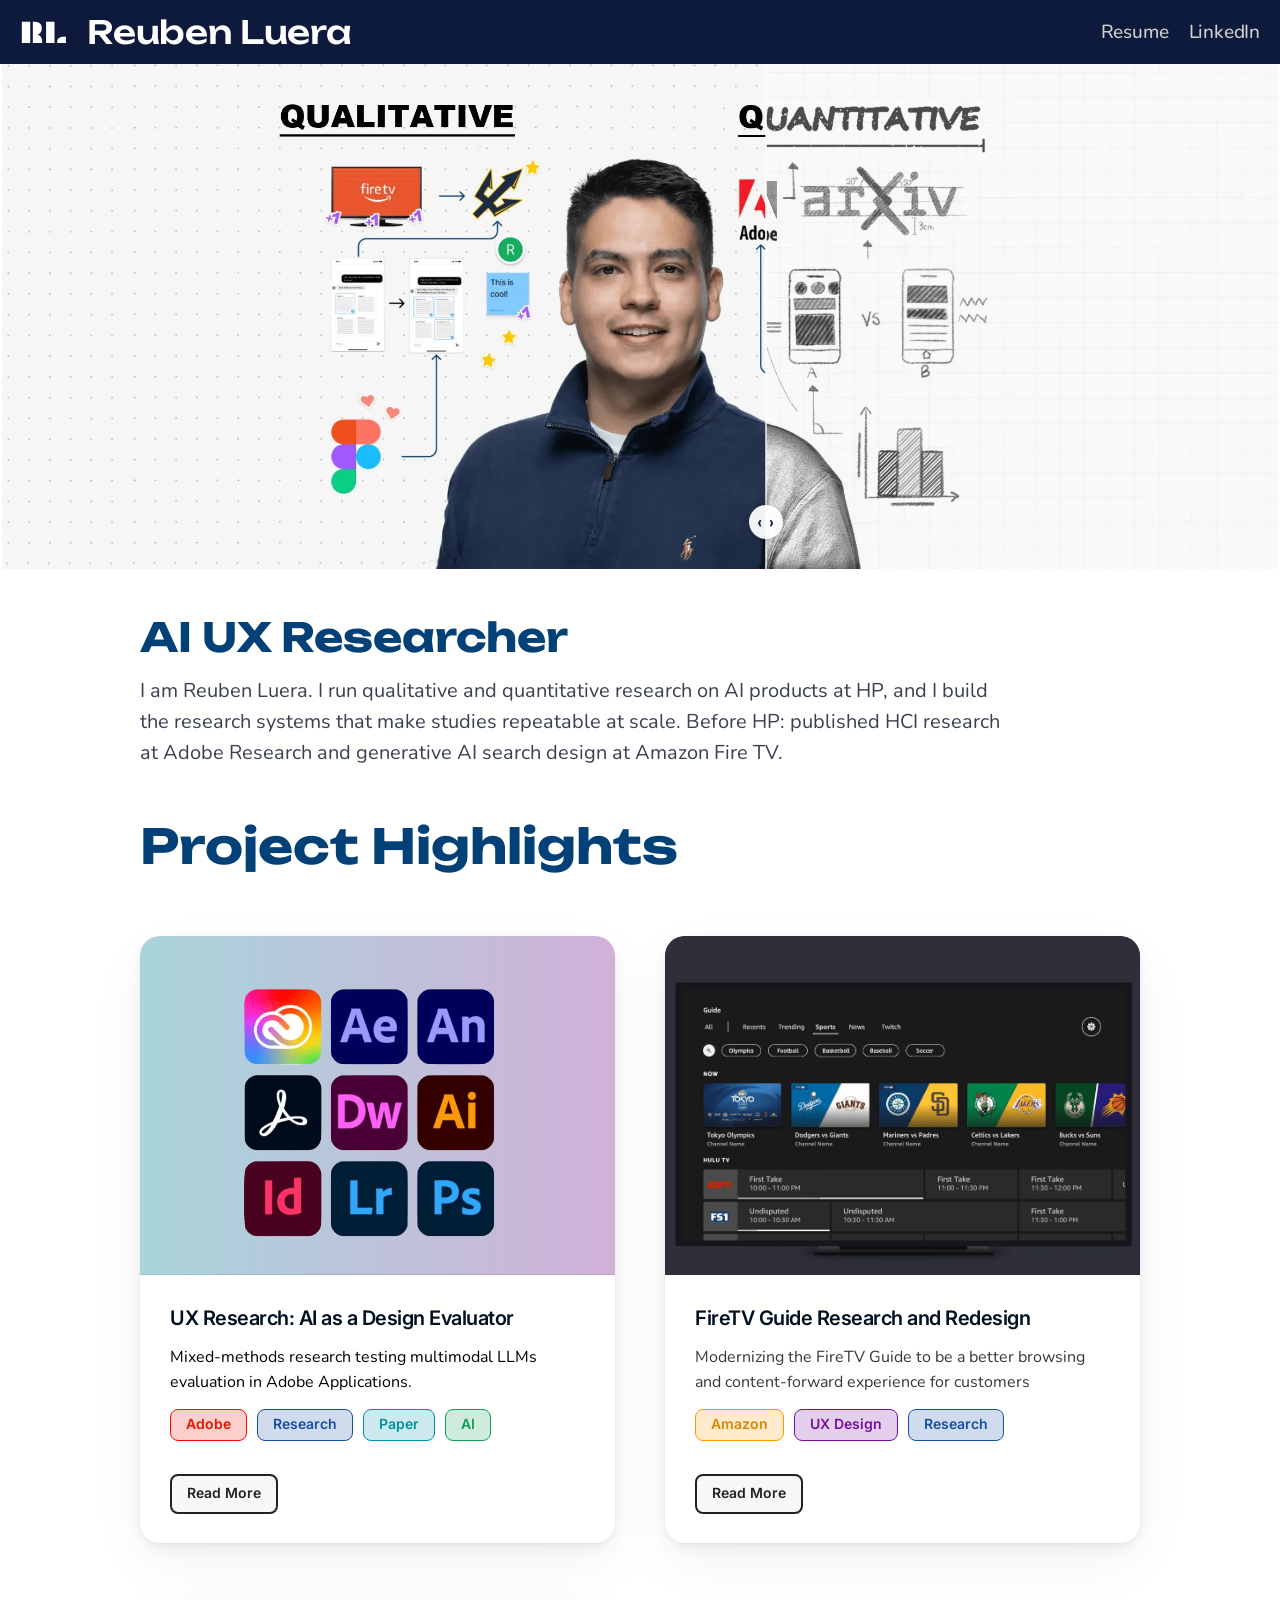
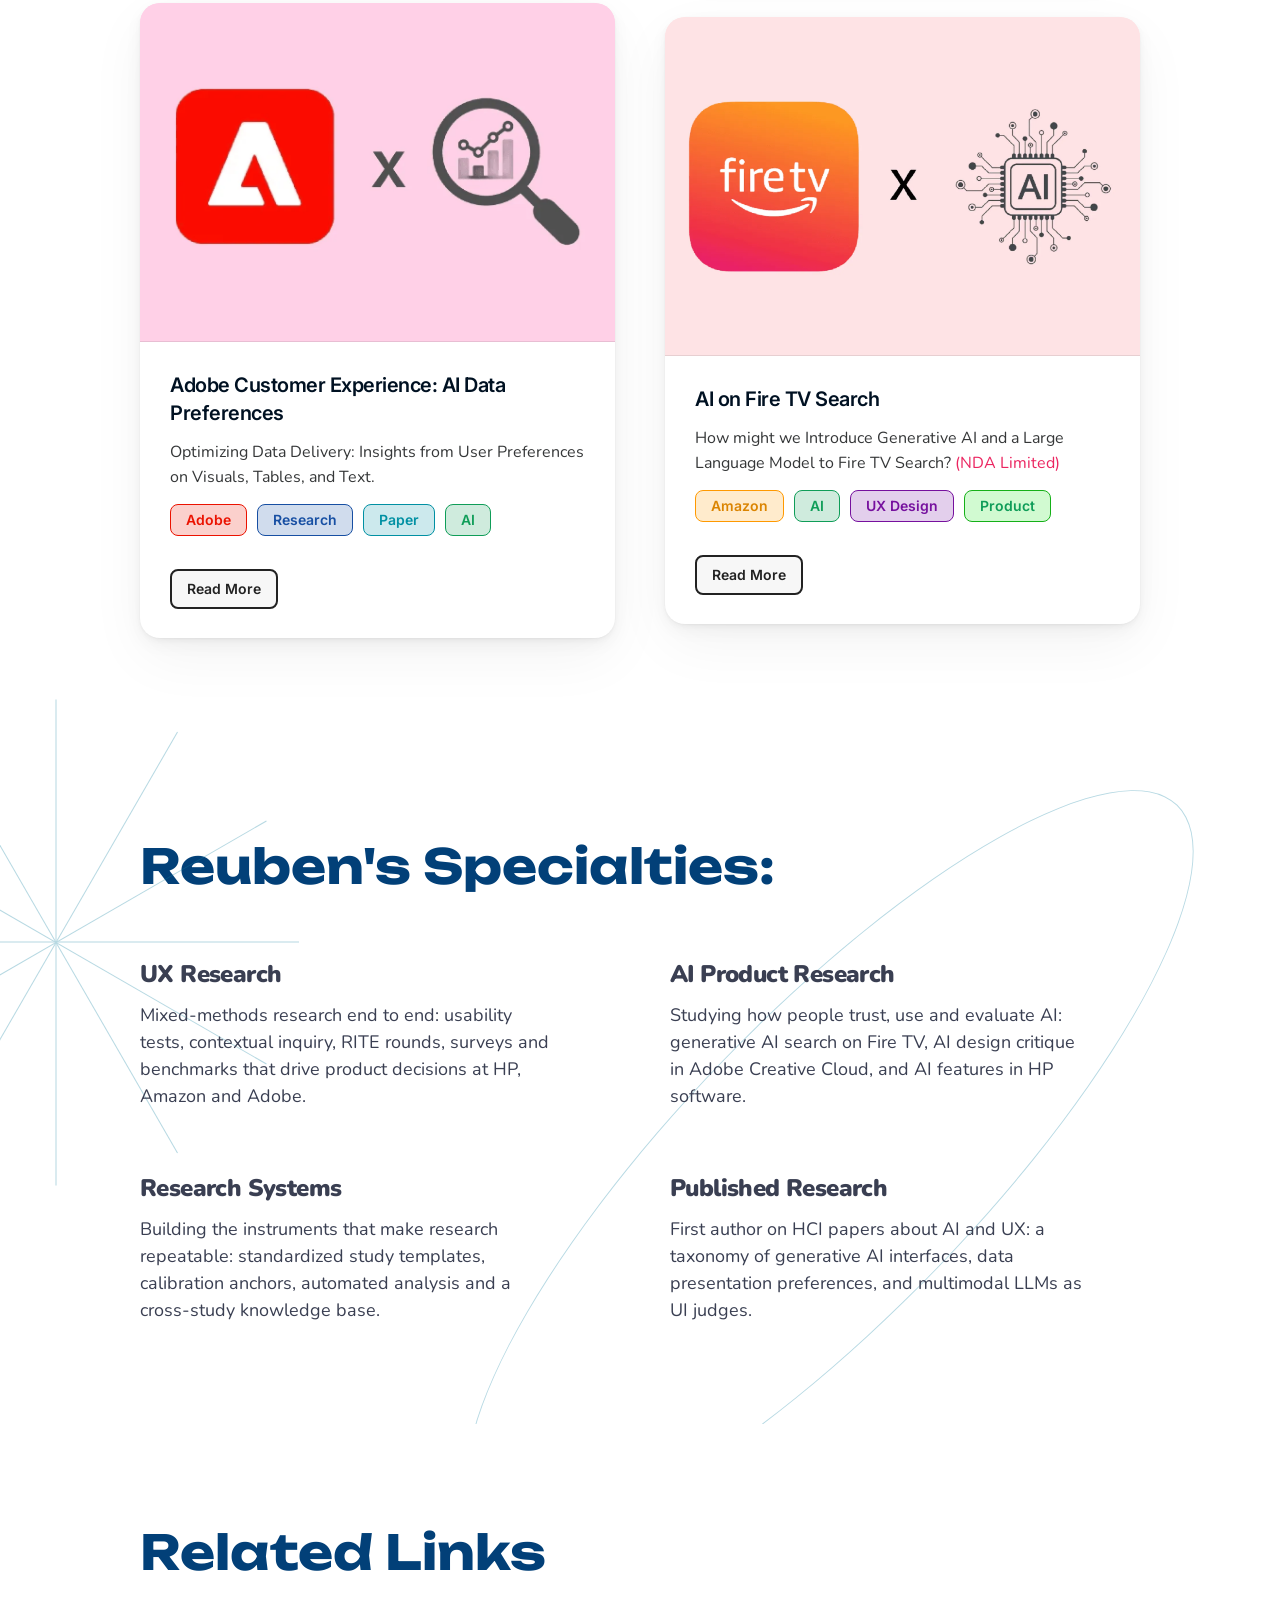
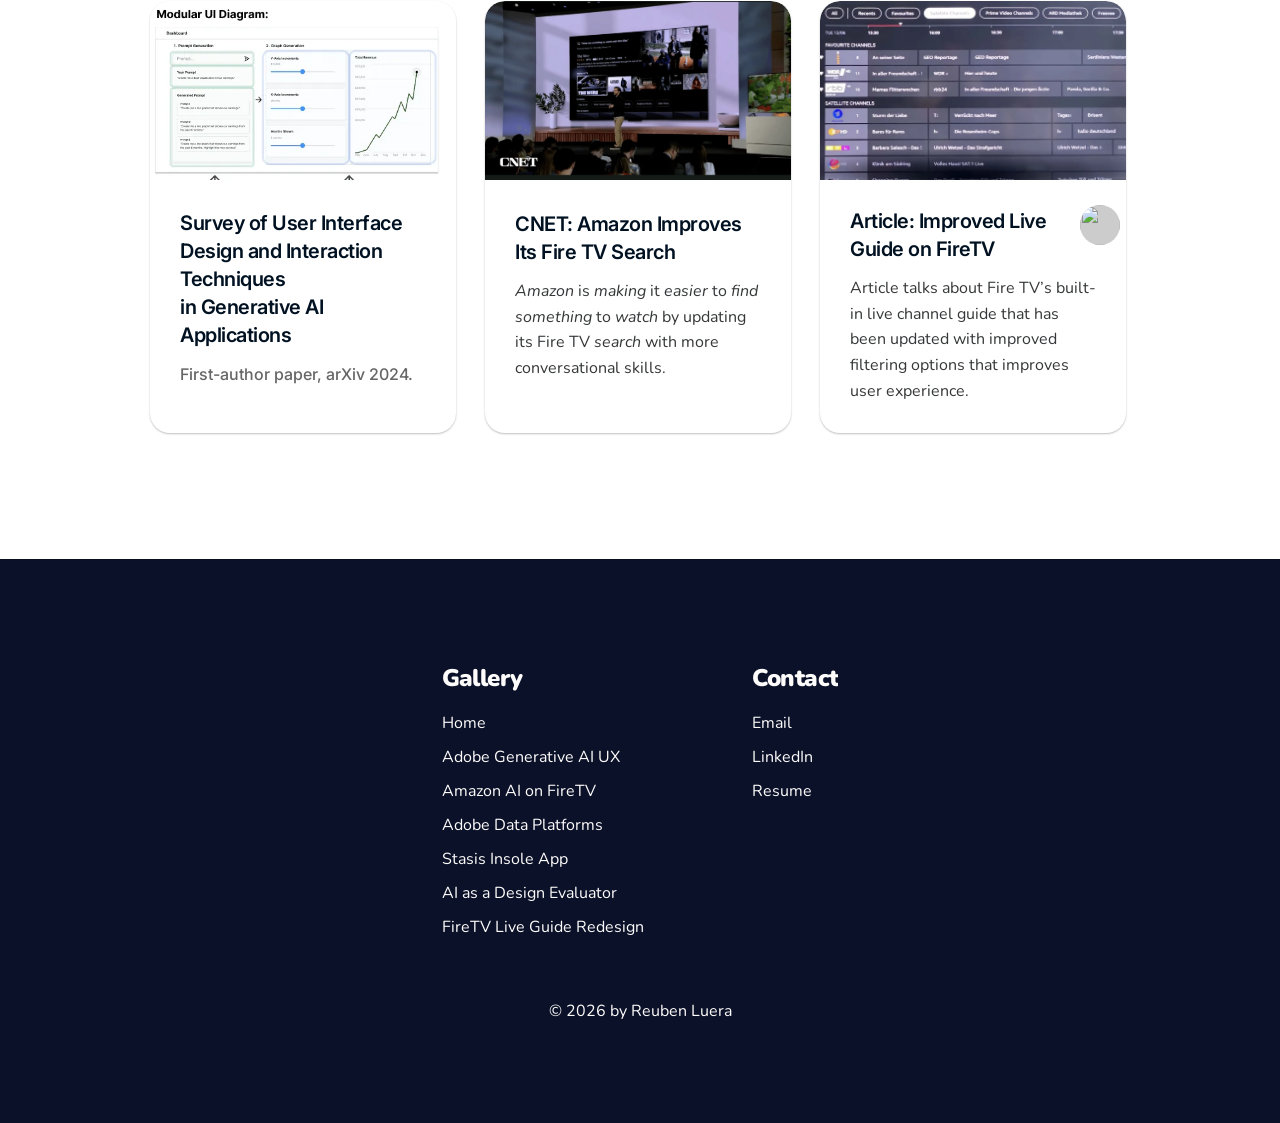
==== index.html @ 3a4d2b3d "Drop the Drag pill on the hero slider; keep the arrows and the demo swing Co-Authored-By: Claude Fab" ====
<!doctype html>
<html lang="en">
<head>
<meta charset="utf-8">
<meta name="viewport" content="width=device-width, initial-scale=1">
<title>Reuben Luera Portfolio</title>
<meta name="description" content="Reuben Luera: AI UX researcher. Qualitative and quantitative research on AI products at HP, published HCI research at Adobe Research, and generative AI search at Amazon Fire TV.">
<link rel="canonical" href="https://benluera.github.io/portfolio/">
<link rel="icon" type="image/png" sizes="64x64" href="assets/favicon.png">
<link rel="icon" href="assets/favicon.ico" sizes="any">
<link rel="apple-touch-icon" href="assets/apple-touch-icon.png">
<meta property="og:type" content="website">
<meta property="og:site_name" content="Reuben Luera Portfolio">
<meta property="og:title" content="Reuben Luera Portfolio">
<meta property="og:description" content="Reuben Luera: AI UX researcher. Qualitative and quantitative research on AI products at HP, published HCI research at Adobe Research, and generative AI search at Amazon Fire TV.">
<meta property="og:url" content="https://benluera.github.io/portfolio/">
<meta property="og:image" content="https://benluera.github.io/portfolio/assets/og.jpg">
<meta property="og:image:width" content="1200"><meta property="og:image:height" content="630">
<meta name="twitter:card" content="summary_large_image">
<meta name="twitter:title" content="Reuben Luera Portfolio">
<meta name="twitter:description" content="Reuben Luera: AI UX researcher. Qualitative and quantitative research on AI products at HP, published HCI research at Adobe Research, and generative AI search at Amazon Fire TV.">
<meta name="twitter:image" content="https://benluera.github.io/portfolio/assets/og.jpg">
<link rel="preconnect" href="https://fonts.googleapis.com"><link rel="preconnect" href="https://fonts.gstatic.com" crossorigin>
<link rel="stylesheet" href="https://fonts.googleapis.com/css2?family=Inter:wght@400;500;600;700;800&family=Inter+Tight:wght@500;600;700&family=Montserrat:ital,wght@0,400;0,500;0,600;0,700;0,800;0,900;1,400&family=Nunito:ital,wght@0,400;0,500;0,600;0,700;0,800;0,900;1,400&family=Plaster&family=Unbounded:wght@400;500;600;700&display=swap">
<link rel="stylesheet" href="assets/base.css?v=qq7">
<style>
.nvA6p4UUqO{position:relative;width:100%;height:auto;display:flex;flex-direction:column;justify-content:flex-start;align-items:center;gap:0px;background:rgb(254, 252, 251);overflow:hidden}
.nlQNIJgDFj{position:fixed;left:0px;right:0px;top:0px;flex-shrink:0;height:64px;z-index:10}
.nlQNIJgDFj_Ta37niE7v{display:flex;flex-direction:row;justify-content:flex-start;align-items:center;gap:20px;padding:20px;background:rgb(14, 26, 60);border-bottom:1px solid rgba(0, 0, 0, 0.07);width:100%;height:100%;position:relative}
.nObHOKABcv{position:relative;flex-shrink:0;width:auto;max-width:100%;flex:0 0 auto;height:auto;display:flex;flex-direction:row;justify-content:flex-start;align-items:center;gap:20px}
.nXviI0Y9OV{position:relative;flex-shrink:0;width:auto;max-width:100%;flex:0 0 auto;height:auto;display:flex;flex-direction:row;justify-content:center;align-items:center;gap:20px}
.ndkblyniXS{font-family:'Plaster',sans-serif;font-weight:400;font-style:normal;color:rgb(255, 255, 255);font-size:32px;line-height:2;letter-spacing:-0.01em;text-align:left;flex-shrink:0;--link:rgb(255, 255, 255);--link-hover:rgb(255, 255, 255)}
.nVkGFjsyVC{font-family:'Unbounded',sans-serif;font-weight:500;font-style:normal;color:rgb(255, 255, 255);font-size:32px;line-height:2;letter-spacing:-0.01em;text-align:left;flex-shrink:0;--link:rgb(255, 255, 255);--link-hover:rgb(255, 255, 255)}
.nDPiUMCuep{position:relative;flex-shrink:0;flex:1 1 0px;min-width:0;height:auto;display:flex;flex-direction:row;justify-content:flex-end;align-items:center;gap:20px;overflow:hidden}
.nOT2uP1n9U{position:relative;flex-shrink:0;width:auto;max-width:100%;flex:0 0 auto;height:auto;display:flex;flex-direction:row;justify-content:center;align-items:center;gap:10px}
.ni_y7MMljP{position:relative;flex-shrink:0;width:auto;max-width:100%;flex:0 0 auto;height:auto;display:flex;flex-direction:row;justify-content:center;align-items:center;gap:20px}
.nHM8JUFKR8{font-family:'Nunito',sans-serif;font-weight:500;font-style:normal;color:rgb(207, 207, 207);font-size:19px;line-height:2;letter-spacing:-0.01em;text-align:left;flex-shrink:0;--link:rgb(255, 255, 255);--link-hover:rgb(194, 194, 194)}
.nD02a3BYnx{font-family:'Nunito',sans-serif;font-weight:500;font-style:normal;color:rgb(207, 207, 207);font-size:19px;line-height:2;letter-spacing:-0.01em;text-align:left;flex-shrink:0;--link:rgb(255, 255, 255);--link-hover:rgb(194, 194, 194)}
.nlQNIJgDFj_x9P66OzGx{display:flex;flex-direction:column;justify-content:flex-start;align-items:center;gap:0px;background:rgb(14, 26, 60);border-bottom:1px solid rgba(0, 0, 0, 0.07);overflow:hidden;width:100%;height:100%;position:relative;display:none}
.nx9P66OzGxObHOKABcv{position:relative;flex-shrink:0;width:100%;height:64px;display:flex;flex-direction:row;justify-content:space-between;align-items:center;gap:20px;padding:0px 10px 0px 20px;z-index:2}
.nx9P66OzGxXviI0Y9OV{position:relative;flex-shrink:0;width:auto;max-width:100%;flex:0 0 auto;height:auto;display:flex;flex-direction:row;justify-content:center;align-items:center;gap:20px}
.nx9P66OzGxdkblyniXS{font-family:'Plaster',sans-serif;font-weight:400;font-style:normal;color:rgb(255, 255, 255);font-size:32px;line-height:2;letter-spacing:-0.01em;text-align:left;flex-shrink:0;--link:rgb(255, 255, 255);--link-hover:rgb(255, 255, 255)}
.nx9P66OzGxVkGFjsyVC{font-family:'Unbounded',sans-serif;font-weight:500;font-style:normal;color:rgb(255, 255, 255);font-size:24px;line-height:2;letter-spacing:-0.01em;text-align:left;flex-shrink:0;--link:rgb(255, 255, 255);--link-hover:rgb(255, 255, 255)}
.nx9P66OzGxDPiUMCuep{position:relative;flex-shrink:0;width:100%;height:auto;display:flex;flex-direction:column;justify-content:flex-start;align-items:flex-start;gap:0px;padding:0px 20px 0px 20px;opacity:0;z-index:2;overflow:hidden}
.nx9P66OzGxiq1JCvODL{position:relative;flex-shrink:0;width:100%;height:auto}
.nx9P66OzGxOT2uP1n9U{position:relative;flex-shrink:0;width:100%;height:56px;display:flex;flex-direction:row;justify-content:flex-start;align-items:center;gap:15px;border-bottom:1px solid #eee;overflow:hidden}
.nx9P66OzGxi_y7MMljP{position:relative;flex-shrink:0;width:100%;height:56px;display:flex;flex-direction:row;justify-content:flex-start;align-items:center;gap:15px;overflow:hidden}
.nx9P66OzGxHM8JUFKR8{font-family:'Nunito',sans-serif;font-weight:500;font-style:normal;color:rgb(207, 207, 207);font-size:19px;line-height:2;letter-spacing:-0.01em;text-align:left;flex-shrink:0;--link:rgb(255, 255, 255);--link-hover:rgb(194, 194, 194)}
.nx9P66OzGxD02a3BYnx{font-family:'Nunito',sans-serif;font-weight:500;font-style:normal;color:rgb(207, 207, 207);font-size:19px;line-height:2;letter-spacing:-0.01em;text-align:left;flex-shrink:0;--link:rgb(255, 255, 255);--link-hover:rgb(194, 194, 194)}
.nx9P66OzGxJdBYxtasJ{position:relative;flex-shrink:0;width:100%;height:auto}
.nx9P66OzGxxjlnjooMd{position:relative;flex-shrink:0;width:100%;height:auto}
.nbJl4YPxNB{position:relative;flex-shrink:0;width:100%;height:auto;display:flex;flex-direction:column;justify-content:center;align-items:center;gap:10px;padding:45px 0px 0px 0px;background:rgba(255,255,255,1);overflow:hidden}
.nMbd5OdMxj{position:relative;flex-shrink:0;width:99.75%;height:auto;display:flex;flex-direction:column;justify-content:center;align-items:center;gap:44px;background:rgba(255,255,255,1);overflow:hidden}
.nc6zq_F9zd{position:relative;flex-shrink:0;width:1197px;max-width:min(100%,100vw);height:524px;min-width:100%;max-height:780px;min-height:100%;cursor:ew-resize}
.nIWrqHTkji{position:relative;flex-shrink:0;width:100%;height:auto;display:flex;flex-direction:column;justify-content:center;align-items:center;gap:60px;padding:50px 40px 100px 40px;background:hsl(0, 0%, 100%);overflow:hidden}
.nyTndgTSx0{font-family:'Unbounded',sans-serif;font-weight:700;font-style:normal;color:rgb(2, 64, 120);font-size:48px;line-height:1.2;letter-spacing:0em;text-align:left;flex-shrink:0;width:100%;max-width:min(1000px,100%,100vw)}
.nYycZgH4dD{position:relative;flex-shrink:0;width:1000px;height:auto;max-width:100%;display:flex;flex-direction:row;justify-content:center;align-items:center;flex-wrap:wrap;gap:50px}
.nTnsw82KDW{position:relative;flex-shrink:0;width:475px;flex:0 0 auto;max-width:min(100%,100vw);height:auto;transition:transform .35s cubic-bezier(.2,.8,.2,1)}
.nTnsw82KDW:hover{transform:scale(1.1)}
.nTnsw82KDW_YEi3f_NM_{min-width:100px;display:flex;flex-direction:column;justify-content:center;align-items:center;gap:0px;background:rgba(255,255,255,1);border-radius:20px;overflow:hidden;box-shadow:0px 0.7961918735236395px 2.3885756205709185px -0.625px rgba(0, 0, 0, 0.05), 0px 2.414506143104518px 7.2435184293135535px -1.25px rgba(0, 0, 0, 0.05), 0px 6.382653521484461px 19.147960564453385px -1.875px rgba(0, 0, 0, 0.05), 0px 20px 60px -2.5px rgba(0, 0, 0, 0.05);width:100%;height:auto;position:relative}
.nYEi3f_NM_YPnArTXVZ{position:relative;flex-shrink:0;width:100%;height:339px;background:rgb(255, 208, 231)}
.nYEi3f_NM_EdpnKjpIN{position:absolute;left:0px;right:0px;top:0px;bottom:0px;background:linear-gradient(90deg, rgb(169, 212, 219) 0%, rgb(209, 177, 216) 100%);border-bottom:1px solid rgba(34, 34, 34, 0.1);border-radius:20px 20px 0px 0px;overflow:hidden}
.nYEi3f_NM_bCOuGcbKQ{position:absolute;left:46.68%;top:50.15%;transform:translate(-50%,-50%);width:273px;max-width:min(100%,100vw);aspect-ratio:1;height:auto;background-image:url('assets/images/6n9sdYDKa6csbFWkzXS9vcpedXc.webp');background-size:cover;background-repeat:no-repeat;background-position:center center}
.nYEi3f_NM_U0TUU7XFZ{position:relative;flex-shrink:0;width:100%;height:auto;display:flex;flex-direction:column;justify-content:center;align-items:flex-start;gap:13px;padding:29px 30px 29px 30px}
.nYEi3f_NM_srI__Fmmy{font-family:'Inter',sans-serif;font-weight:600;font-style:normal;color:rgb(0, 17, 34);font-size:20px;line-height:1.4;letter-spacing:-0.5px;text-align:left;flex-shrink:0;width:100%}
.nYEi3f_NM_foAq5zC_T{font-family:'Nunito',sans-serif;font-weight:400;font-style:normal;color:rgb(0, 0, 0);font-size:16px;line-height:1.6;letter-spacing:0em;text-align:left;--ps:20px;flex-shrink:0;width:100%}
.nYEi3f_NM_Lu4RU06_U{position:relative;flex-shrink:0;width:100%;height:auto;display:flex;flex-direction:row;justify-content:flex-start;align-items:center;flex-wrap:wrap;gap:10px;padding:0px 0px 20px 0px}
.nYEi3f_NM_w8pEQqQ3s{position:relative;flex-shrink:0;width:auto;max-width:100%;flex:0 0 auto;height:25px;display:flex;flex-direction:row;justify-content:center;align-items:center;gap:10px;padding:15px;background:rgba(235, 20, 0, 0.2);border:1px solid rgb(235, 18, 0);border-radius:8px}
.nYEi3f_NM_itZlyiTNU{font-family:'Inter',sans-serif;font-weight:600;font-style:normal;color:rgb(235, 18, 0);font-size:14px;line-height:1.2;letter-spacing:0em;text-align:center;flex-shrink:0;--link:rgb(255, 255, 255);--link-hover:rgb(194, 194, 194)}
.nYEi3f_NM_MuwVS09m0{position:relative;flex-shrink:0;width:auto;max-width:100%;flex:0 0 auto;height:15px;display:flex;flex-direction:row;justify-content:center;align-items:center;gap:10px;padding:15px;background:rgba(23, 79, 163, 0.2);border:1px solid rgb(23, 79, 163);border-radius:8px}
.nYEi3f_NM_J2SQM0_gv{font-family:'Inter',sans-serif;font-weight:600;font-style:normal;color:rgb(23, 79, 163);font-size:14px;line-height:1.2;letter-spacing:0em;text-align:center;flex-shrink:0;--link:rgb(255, 255, 255);--link-hover:rgb(194, 194, 194)}
.nYEi3f_NM_BOkAE0vN0{position:relative;flex-shrink:0;width:auto;max-width:100%;flex:0 0 auto;height:17px;display:flex;flex-direction:row;justify-content:center;align-items:center;gap:10px;padding:15px;background:rgba(0, 144, 163, 0.2);border:1px solid rgb(0, 144, 163);border-radius:8px}
.nYEi3f_NM_CCWZikfdw{font-family:'Inter',sans-serif;font-weight:600;font-style:normal;color:rgb(0, 144, 163);font-size:14px;line-height:1.2;letter-spacing:0em;text-align:center;flex-shrink:0;--link:rgb(255, 255, 255);--link-hover:rgb(194, 194, 194)}
.nYEi3f_NM_I0Na0LCwt{position:relative;flex-shrink:0;width:auto;max-width:100%;flex:0 0 auto;height:30px;display:flex;flex-direction:row;justify-content:center;align-items:center;gap:10px;padding:15px;background:rgba(15, 157, 88, 0.2);border:1px solid rgb(15, 157, 88);border-radius:8px}
.nYEi3f_NM_QroBZlQdn{font-family:'Inter',sans-serif;font-weight:600;font-style:normal;color:rgb(15, 157, 88);font-size:14px;line-height:1.2;letter-spacing:0em;text-align:center;flex-shrink:0;--link:rgb(255, 255, 255);--link-hover:rgb(194, 194, 194)}
.nYEi3f_NM_XKVEcJ_xk{position:relative;flex-shrink:0;width:auto;max-width:100%;flex:0 0 auto;height:40px}
.nYEi3f_NM_XKVEcJ_xk_Sn5kPeTr0{display:flex;flex-direction:row;justify-content:center;align-items:center;gap:10px;padding:15px;background:rgba(240, 240, 240, 0.5);border:2px solid #222;border-radius:8px;width:auto;height:100%;position:relative}
.nSn5kPeTr0IHy4gOEuU{font-family:'Inter',sans-serif;font-weight:600;font-style:normal;color:rgb(34, 34, 34);font-size:14px;line-height:1.2;letter-spacing:0em;text-align:center;flex-shrink:0;--link:rgb(255, 255, 255);--link-hover:rgb(194, 194, 194);font-family:'Inter',sans-serif;font-weight:600;font-style:normal;color:rgb(34, 34, 34);font-size:14px;line-height:1.2;letter-spacing:0em;text-align:center;flex-shrink:0;--link:rgb(255, 255, 255);--link-hover:rgb(194, 194, 194);font-family:'Inter',sans-serif;font-weight:600;font-style:normal;color:rgb(34, 34, 34);font-size:14px;line-height:1.2;letter-spacing:0em;text-align:center;flex-shrink:0;--link:rgb(255, 255, 255);--link-hover:rgb(194, 194, 194);font-family:'Inter',sans-serif;font-weight:600;font-style:normal;color:rgb(34, 34, 34);font-size:14px;line-height:1.2;letter-spacing:0em;text-align:center;flex-shrink:0;--link:rgb(255, 255, 255);--link-hover:rgb(194, 194, 194)}
.nTnsw82KDW_BQ7REBfLw{min-width:100px;display:flex;flex-direction:column;justify-content:center;align-items:center;gap:0px;background:rgba(255,255,255,1);border-radius:20px;overflow:hidden;box-shadow:0px 0.7961918735236395px 2.3885756205709185px -0.625px rgba(0, 0, 0, 0.05), 0px 2.414506143104518px 7.2435184293135535px -1.25px rgba(0, 0, 0, 0.05), 0px 6.382653521484461px 19.147960564453385px -1.875px rgba(0, 0, 0, 0.05), 0px 20px 60px -2.5px rgba(0, 0, 0, 0.05);width:100%;height:auto;position:relative;display:none}
.nBQ7REBfLwYPnArTXVZ{position:relative;flex-shrink:0;width:100%;height:339px;background:rgb(255, 208, 231)}
.nBQ7REBfLwEdpnKjpIN{position:absolute;left:0px;right:0px;top:0px;bottom:0px;background:linear-gradient(90deg, rgb(169, 212, 219) 0%, rgb(209, 177, 216) 100%);border-bottom:1px solid rgba(34, 34, 34, 0.1);border-radius:20px 20px 0px 0px;overflow:hidden}
.nBQ7REBfLwbCOuGcbKQ{position:absolute;left:46.68%;top:50.15%;transform:translate(-50%,-50%);width:273px;max-width:min(100%,100vw);aspect-ratio:1;height:auto;background-image:url('assets/images/6n9sdYDKa6csbFWkzXS9vcpedXc.webp');background-size:cover;background-repeat:no-repeat;background-position:center center}
.nBQ7REBfLwU0TUU7XFZ{position:relative;flex-shrink:0;width:100%;height:auto;display:flex;flex-direction:column;justify-content:center;align-items:flex-start;gap:13px;padding:29px 30px 29px 30px}
.nBQ7REBfLwsrI__Fmmy{font-family:'Inter',sans-serif;font-weight:600;font-style:normal;color:rgb(0, 17, 34);font-size:20px;line-height:1.4;letter-spacing:-0.5px;text-align:left;flex-shrink:0;width:100%}
.nBQ7REBfLwfoAq5zC_T{font-family:'Nunito',sans-serif;font-weight:400;font-style:normal;color:rgb(0, 0, 0);font-size:16px;line-height:1.6;letter-spacing:0em;text-align:left;--ps:20px;flex-shrink:0;width:100%}
.nBQ7REBfLwLu4RU06_U{position:relative;flex-shrink:0;width:100%;height:auto;display:flex;flex-direction:row;justify-content:flex-start;align-items:center;flex-wrap:wrap;gap:10px;padding:0px 0px 20px 0px}
.nBQ7REBfLww8pEQqQ3s{position:relative;flex-shrink:0;width:auto;max-width:100%;flex:0 0 auto;height:25px;display:flex;flex-direction:row;justify-content:center;align-items:center;gap:10px;padding:15px;background:rgba(235, 20, 0, 0.2);border:1px solid rgb(235, 18, 0);border-radius:8px}
.nBQ7REBfLwitZlyiTNU{font-family:'Inter',sans-serif;font-weight:600;font-style:normal;color:rgb(235, 18, 0);font-size:14px;line-height:1.2;letter-spacing:0em;text-align:center;flex-shrink:0;--link:rgb(255, 255, 255);--link-hover:rgb(194, 194, 194)}
.nBQ7REBfLwMuwVS09m0{position:relative;flex-shrink:0;width:auto;max-width:100%;flex:0 0 auto;height:15px;display:flex;flex-direction:row;justify-content:center;align-items:center;gap:10px;padding:15px;background:rgba(23, 79, 163, 0.2);border:1px solid rgb(23, 79, 163);border-radius:8px}
.nBQ7REBfLwJ2SQM0_gv{font-family:'Inter',sans-serif;font-weight:600;font-style:normal;color:rgb(23, 79, 163);font-size:14px;line-height:1.2;letter-spacing:0em;text-align:center;flex-shrink:0;--link:rgb(255, 255, 255);--link-hover:rgb(194, 194, 194)}
.nBQ7REBfLwBOkAE0vN0{position:relative;flex-shrink:0;width:auto;max-width:100%;flex:0 0 auto;height:17px;display:flex;flex-direction:row;justify-content:center;align-items:center;gap:10px;padding:15px;background:rgba(0, 144, 163, 0.2);border:1px solid rgb(0, 144, 163);border-radius:8px}
.nBQ7REBfLwCCWZikfdw{font-family:'Inter',sans-serif;font-weight:600;font-style:normal;color:rgb(0, 144, 163);font-size:14px;line-height:1.2;letter-spacing:0em;text-align:center;flex-shrink:0;--link:rgb(255, 255, 255);--link-hover:rgb(194, 194, 194)}
.nBQ7REBfLwI0Na0LCwt{position:relative;flex-shrink:0;width:auto;max-width:100%;flex:0 0 auto;height:30px;display:flex;flex-direction:row;justify-content:center;align-items:center;gap:10px;padding:15px;background:rgba(15, 157, 88, 0.2);border:1px solid rgb(15, 157, 88);border-radius:8px}
.nBQ7REBfLwQroBZlQdn{font-family:'Inter',sans-serif;font-weight:600;font-style:normal;color:rgb(15, 157, 88);font-size:14px;line-height:1.2;letter-spacing:0em;text-align:center;flex-shrink:0;--link:rgb(255, 255, 255);--link-hover:rgb(194, 194, 194)}
.nBQ7REBfLwXKVEcJ_xk{position:relative;flex-shrink:0;width:auto;max-width:100%;flex:0 0 auto;height:40px}
.nBQ7REBfLwXKVEcJ_xk_Bn1oOBSqa{display:flex;flex-direction:row;justify-content:center;align-items:center;gap:10px;padding:15px;background:#222;border-radius:8px;box-shadow:0px 0.7065919983928324px 0.7065919983928324px -0.625px rgba(0, 0, 0, 0.15), 0px 1.8065619053231785px 1.8065619053231785px -1.25px rgba(0, 0, 0, 0.14), 0px 3.6217592146567767px 3.6217592146567767px -1.875px rgba(0, 0, 0, 0.14), 0px 6.8655999097303715px 6.8655999097303715px -2.5px rgba(0, 0, 0, 0.13), 0px 13.646761411524492px 13.646761411524492px -3.125px rgba(0, 0, 0, 0.1), 0px 30px 30px -3.75px rgba(0, 0, 0, 0.05);width:auto;height:100%;position:relative}
.nIHy4gOEuU{font-family:'Inter',sans-serif;font-weight:600;font-style:normal;color:rgb(255, 255, 255);font-size:14px;line-height:1.2;letter-spacing:0em;text-align:center;flex-shrink:0;--link:rgb(255, 255, 255);--link-hover:rgb(194, 194, 194);font-family:'Inter',sans-serif;font-weight:600;font-style:normal;color:rgb(255, 255, 255);font-size:14px;line-height:1.2;letter-spacing:0em;text-align:center;flex-shrink:0;--link:rgb(255, 255, 255);--link-hover:rgb(194, 194, 194);font-family:'Inter',sans-serif;font-weight:600;font-style:normal;color:rgb(255, 255, 255);font-size:14px;line-height:1.2;letter-spacing:0em;text-align:center;flex-shrink:0;--link:rgb(255, 255, 255);--link-hover:rgb(194, 194, 194);font-family:'Inter',sans-serif;font-weight:600;font-style:normal;color:rgb(255, 255, 255);font-size:14px;line-height:1.2;letter-spacing:0em;text-align:center;flex-shrink:0;--link:rgb(255, 255, 255);--link-hover:rgb(194, 194, 194)}
.nBQ7REBfLwXKVEcJ_xk_y86CueWO_{display:flex;flex-direction:row;justify-content:center;align-items:center;gap:10px;padding:15px;background:rgb(117, 117, 117);border-radius:8px;width:auto;height:100%;position:relative;display:none}
.ny86CueWO_IHy4gOEuU{font-family:'Inter',sans-serif;font-weight:600;font-style:normal;color:rgb(255, 255, 255);font-size:14px;line-height:1.2;letter-spacing:0em;text-align:center;flex-shrink:0;--link:rgb(255, 255, 255);--link-hover:rgb(194, 194, 194);font-family:'Inter',sans-serif;font-weight:600;font-style:normal;color:rgb(255, 255, 255);font-size:14px;line-height:1.2;letter-spacing:0em;text-align:center;flex-shrink:0;--link:rgb(255, 255, 255);--link-hover:rgb(194, 194, 194);font-family:'Inter',sans-serif;font-weight:600;font-style:normal;color:rgb(255, 255, 255);font-size:14px;line-height:1.2;letter-spacing:0em;text-align:center;flex-shrink:0;--link:rgb(255, 255, 255);--link-hover:rgb(194, 194, 194);font-family:'Inter',sans-serif;font-weight:600;font-style:normal;color:rgb(255, 255, 255);font-size:14px;line-height:1.2;letter-spacing:0em;text-align:center;flex-shrink:0;--link:rgb(255, 255, 255);--link-hover:rgb(194, 194, 194)}
.nBQ7REBfLwXKVEcJ_xk:hover > .nBQ7REBfLwXKVEcJ_xk_y86CueWO_{display:flex}
.nBQ7REBfLwXKVEcJ_xk:hover > .nBQ7REBfLwXKVEcJ_xk_Bn1oOBSqa{display:none}
.nTnsw82KDW:hover > .nTnsw82KDW_BQ7REBfLw{display:flex}
.nTnsw82KDW:hover > .nTnsw82KDW_YEi3f_NM_{display:none}
.nevm9pJMn9{position:relative;flex-shrink:0;width:475px;flex:0 0 auto;max-width:min(100%,100vw);height:auto;transition:transform .35s cubic-bezier(.2,.8,.2,1)}
.nevm9pJMn9:hover{transform:scale(1.1)}
.nevm9pJMn9_JPomyDDf0{min-width:100px;display:flex;flex-direction:column;justify-content:center;align-items:center;gap:0px;background:rgba(255,255,255,1);border-radius:20px;overflow:hidden;box-shadow:0px 0.7961918735236395px 2.3885756205709185px -0.625px rgba(0, 0, 0, 0.05), 0px 2.414506143104518px 7.2435184293135535px -1.25px rgba(0, 0, 0, 0.05), 0px 6.382653521484461px 19.147960564453385px -1.875px rgba(0, 0, 0, 0.05), 0px 20px 60px -2.5px rgba(0, 0, 0, 0.05);width:100%;height:auto;position:relative}
.nJPomyDDf0YPnArTXVZ{position:relative;flex-shrink:0;width:100%;height:339px;background:rgb(46, 47, 58)}
.nJPomyDDf0Gvytbhaiy{position:absolute;left:0px;right:0px;top:0px;bottom:0px;background-image:url('assets/images/vizF5q6KJz2DyhwpeaF8BBEQ.webp');background-size:cover;background-repeat:no-repeat;background-position:center center;border-bottom:1px solid rgba(34, 34, 34, 0.1);border-radius:20px 20px 0px 0px;overflow:hidden}
.nJPomyDDf0U0TUU7XFZ{position:relative;flex-shrink:0;width:100%;height:auto;display:flex;flex-direction:column;justify-content:center;align-items:flex-start;gap:13px;padding:29px 30px 29px 30px}
.nJPomyDDf0srI__Fmmy{font-family:'Inter',sans-serif;font-weight:600;font-style:normal;color:rgb(0, 17, 34);font-size:20px;line-height:1.4;letter-spacing:-0.5px;text-align:left;flex-shrink:0;width:100%}
.nJPomyDDf0foAq5zC_T{font-family:'Nunito',sans-serif;font-weight:400;font-style:normal;color:rgb(53, 55, 56);font-size:16px;line-height:1.6;letter-spacing:0em;text-align:left;--ps:20px;flex-shrink:0;width:100%}
.nJPomyDDf0Lu4RU06_U{position:relative;flex-shrink:0;width:100%;height:auto;display:flex;flex-direction:row;justify-content:flex-start;align-items:center;flex-wrap:wrap;gap:10px;padding:0px 0px 20px 0px}
.nJPomyDDf0KfRNzQH7y{position:relative;flex-shrink:0;width:auto;max-width:100%;flex:0 0 auto;height:17px;display:flex;flex-direction:row;justify-content:center;align-items:center;gap:10px;padding:15px;background:rgba(255, 153, 0, 0.2);border:1px solid rgb(255, 153, 0);border-radius:8px}
.nJPomyDDf0pJMIOaBDW{font-family:'Inter',sans-serif;font-weight:600;font-style:normal;color:rgb(219, 132, 0);font-size:14px;line-height:1.2;letter-spacing:0em;text-align:center;flex-shrink:0;--link:rgb(255, 255, 255);--link-hover:rgb(194, 194, 194)}
.nJPomyDDf0jpQjS2kYt{position:relative;flex-shrink:0;width:auto;max-width:100%;flex:0 0 auto;height:30px;display:flex;flex-direction:row;justify-content:center;align-items:center;gap:10px;padding:15px;background:rgba(118, 16, 158, 0.2);border:1px solid rgb(118, 16, 158);border-radius:8px}
.nJPomyDDf0Nq6DZ0kDz{font-family:'Inter',sans-serif;font-weight:600;font-style:normal;color:rgb(118, 16, 158);font-size:14px;line-height:1.2;letter-spacing:0em;text-align:center;flex-shrink:0;--link:rgb(255, 255, 255);--link-hover:rgb(194, 194, 194)}
.nJPomyDDf0MuwVS09m0{position:relative;flex-shrink:0;width:auto;max-width:100%;flex:0 0 auto;height:15px;display:flex;flex-direction:row;justify-content:center;align-items:center;gap:10px;padding:15px;background:rgba(23, 79, 163, 0.2);border:1px solid rgb(23, 79, 163);border-radius:8px}
.nJPomyDDf0J2SQM0_gv{font-family:'Inter',sans-serif;font-weight:600;font-style:normal;color:rgb(23, 79, 163);font-size:14px;line-height:1.2;letter-spacing:0em;text-align:center;flex-shrink:0;--link:rgb(255, 255, 255);--link-hover:rgb(194, 194, 194)}
.nJPomyDDf0XKVEcJ_xk{position:relative;flex-shrink:0;width:auto;max-width:100%;flex:0 0 auto;height:40px}
.nJPomyDDf0XKVEcJ_xk_Sn5kPeTr0{display:flex;flex-direction:row;justify-content:center;align-items:center;gap:10px;padding:15px;background:rgba(240, 240, 240, 0.5);border:2px solid #222;border-radius:8px;width:auto;height:100%;position:relative}
.nevm9pJMn9_KJDtBRsJ9{min-width:100px;display:flex;flex-direction:column;justify-content:center;align-items:center;gap:0px;background:rgba(255,255,255,1);border-radius:20px;overflow:hidden;box-shadow:0px 0.7961918735236395px 2.3885756205709185px -0.625px rgba(0, 0, 0, 0.05), 0px 2.414506143104518px 7.2435184293135535px -1.25px rgba(0, 0, 0, 0.05), 0px 6.382653521484461px 19.147960564453385px -1.875px rgba(0, 0, 0, 0.05), 0px 20px 60px -2.5px rgba(0, 0, 0, 0.05);width:100%;height:auto;position:relative;display:none}
.nKJDtBRsJ9YPnArTXVZ{position:relative;flex-shrink:0;width:100%;height:339px;background:rgb(46, 47, 58)}
.nKJDtBRsJ9Gvytbhaiy{position:absolute;left:0px;right:0px;top:0px;bottom:0px;background-image:url('assets/images/vizF5q6KJz2DyhwpeaF8BBEQ.webp');background-size:cover;background-repeat:no-repeat;background-position:center center;border-bottom:1px solid rgba(34, 34, 34, 0.1);border-radius:20px 20px 0px 0px;overflow:hidden}
.nKJDtBRsJ9U0TUU7XFZ{position:relative;flex-shrink:0;width:100%;height:auto;display:flex;flex-direction:column;justify-content:center;align-items:flex-start;gap:13px;padding:29px 30px 29px 30px}
.nKJDtBRsJ9srI__Fmmy{font-family:'Inter',sans-serif;font-weight:600;font-style:normal;color:rgb(0, 17, 34);font-size:20px;line-height:1.4;letter-spacing:-0.5px;text-align:left;flex-shrink:0;width:100%}
.nKJDtBRsJ9foAq5zC_T{font-family:'Nunito',sans-serif;font-weight:400;font-style:normal;color:rgb(53, 55, 56);font-size:16px;line-height:1.6;letter-spacing:0em;text-align:left;--ps:20px;flex-shrink:0;width:100%}
.nKJDtBRsJ9Lu4RU06_U{position:relative;flex-shrink:0;width:100%;height:auto;display:flex;flex-direction:row;justify-content:flex-start;align-items:center;flex-wrap:wrap;gap:10px;padding:0px 0px 20px 0px}
.nKJDtBRsJ9KfRNzQH7y{position:relative;flex-shrink:0;width:auto;max-width:100%;flex:0 0 auto;height:17px;display:flex;flex-direction:row;justify-content:center;align-items:center;gap:10px;padding:15px;background:rgba(255, 153, 0, 0.2);border:1px solid rgb(255, 153, 0);border-radius:8px}
.nKJDtBRsJ9pJMIOaBDW{font-family:'Inter',sans-serif;font-weight:600;font-style:normal;color:rgb(219, 132, 0);font-size:14px;line-height:1.2;letter-spacing:0em;text-align:center;flex-shrink:0;--link:rgb(255, 255, 255);--link-hover:rgb(194, 194, 194)}
.nKJDtBRsJ9jpQjS2kYt{position:relative;flex-shrink:0;width:auto;max-width:100%;flex:0 0 auto;height:30px;display:flex;flex-direction:row;justify-content:center;align-items:center;gap:10px;padding:15px;background:rgba(118, 16, 158, 0.2);border:1px solid rgb(118, 16, 158);border-radius:8px}
.nKJDtBRsJ9Nq6DZ0kDz{font-family:'Inter',sans-serif;font-weight:600;font-style:normal;color:rgb(118, 16, 158);font-size:14px;line-height:1.2;letter-spacing:0em;text-align:center;flex-shrink:0;--link:rgb(255, 255, 255);--link-hover:rgb(194, 194, 194)}
.nKJDtBRsJ9MuwVS09m0{position:relative;flex-shrink:0;width:auto;max-width:100%;flex:0 0 auto;height:15px;display:flex;flex-direction:row;justify-content:center;align-items:center;gap:10px;padding:15px;background:rgba(23, 79, 163, 0.2);border:1px solid rgb(23, 79, 163);border-radius:8px}
.nKJDtBRsJ9J2SQM0_gv{font-family:'Inter',sans-serif;font-weight:600;font-style:normal;color:rgb(23, 79, 163);font-size:14px;line-height:1.2;letter-spacing:0em;text-align:center;flex-shrink:0;--link:rgb(255, 255, 255);--link-hover:rgb(194, 194, 194)}
.nKJDtBRsJ9XKVEcJ_xk{position:relative;flex-shrink:0;width:auto;max-width:100%;flex:0 0 auto;height:40px}
.nKJDtBRsJ9XKVEcJ_xk_Bn1oOBSqa{display:flex;flex-direction:row;justify-content:center;align-items:center;gap:10px;padding:15px;background:#222;border-radius:8px;box-shadow:0px 0.7065919983928324px 0.7065919983928324px -0.625px rgba(0, 0, 0, 0.15), 0px 1.8065619053231785px 1.8065619053231785px -1.25px rgba(0, 0, 0, 0.14), 0px 3.6217592146567767px 3.6217592146567767px -1.875px rgba(0, 0, 0, 0.14), 0px 6.8655999097303715px 6.8655999097303715px -2.5px rgba(0, 0, 0, 0.13), 0px 13.646761411524492px 13.646761411524492px -3.125px rgba(0, 0, 0, 0.1), 0px 30px 30px -3.75px rgba(0, 0, 0, 0.05);width:auto;height:100%;position:relative}
.nKJDtBRsJ9XKVEcJ_xk_y86CueWO_{display:flex;flex-direction:row;justify-content:center;align-items:center;gap:10px;padding:15px;background:rgb(117, 117, 117);border-radius:8px;width:auto;height:100%;position:relative;display:none}
.nKJDtBRsJ9XKVEcJ_xk:hover > .nKJDtBRsJ9XKVEcJ_xk_y86CueWO_{display:flex}
.nKJDtBRsJ9XKVEcJ_xk:hover > .nKJDtBRsJ9XKVEcJ_xk_Bn1oOBSqa{display:none}
.nevm9pJMn9:hover > .nevm9pJMn9_KJDtBRsJ9{display:flex}
.nevm9pJMn9:hover > .nevm9pJMn9_JPomyDDf0{display:none}
.ng4mm69FI1{position:relative;flex-shrink:0;width:1000px;height:auto;max-width:100%;display:flex;flex-direction:row;justify-content:flex-start;align-items:center;flex-wrap:wrap;gap:50px}
.ndTw_4PsgZ{position:relative;flex-shrink:0;width:475px;flex:0 0 auto;max-width:min(100%,100vw);height:auto;transition:transform .35s cubic-bezier(.2,.8,.2,1)}
.ndTw_4PsgZ:hover{transform:scale(1.1)}
.ndTw_4PsgZ_j5hLWVEib{min-width:100px;display:flex;flex-direction:column;justify-content:center;align-items:center;gap:0px;background:rgba(255,255,255,1);border-radius:20px;overflow:hidden;box-shadow:0px 0.7961918735236395px 2.3885756205709185px -0.625px rgba(0, 0, 0, 0.05), 0px 2.414506143104518px 7.2435184293135535px -1.25px rgba(0, 0, 0, 0.05), 0px 6.382653521484461px 19.147960564453385px -1.875px rgba(0, 0, 0, 0.05), 0px 20px 60px -2.5px rgba(0, 0, 0, 0.05);width:100%;height:auto;position:relative}
.nj5hLWVEibYPnArTXVZ{position:relative;flex-shrink:0;width:100%;height:339px;background:rgb(255, 208, 231)}
.nj5hLWVEibGvytbhaiy{position:absolute;left:0px;right:0px;top:0px;bottom:0px;background-image:url('assets/images/lmi7lOVVFeDgT7E1lxzQlh71hM.webp');background-size:cover;background-repeat:no-repeat;background-position:center center;border-bottom:1px solid rgba(34, 34, 34, 0.1);border-radius:20px 20px 0px 0px;overflow:hidden}
.nj5hLWVEibU0TUU7XFZ{position:relative;flex-shrink:0;width:100%;height:auto;display:flex;flex-direction:column;justify-content:center;align-items:flex-start;gap:13px;padding:29px 30px 29px 30px}
.nj5hLWVEibsrI__Fmmy{font-family:'Inter',sans-serif;font-weight:600;font-style:normal;color:rgb(0, 17, 34);font-size:20px;line-height:1.4;letter-spacing:-0.5px;text-align:left;flex-shrink:0;width:100%}
.nj5hLWVEibfoAq5zC_T{font-family:'Nunito',sans-serif;font-weight:400;font-style:normal;color:rgb(53, 55, 56);font-size:16px;line-height:1.6;letter-spacing:0em;text-align:left;--ps:20px;flex-shrink:0;width:100%}
.nj5hLWVEibLu4RU06_U{position:relative;flex-shrink:0;width:100%;height:auto;display:flex;flex-direction:row;justify-content:flex-start;align-items:center;flex-wrap:wrap;gap:10px;padding:0px 0px 20px 0px}
.nj5hLWVEibw8pEQqQ3s{position:relative;flex-shrink:0;width:auto;max-width:100%;flex:0 0 auto;height:25px;display:flex;flex-direction:row;justify-content:center;align-items:center;gap:10px;padding:15px;background:rgba(235, 20, 0, 0.2);border:1px solid rgb(235, 18, 0);border-radius:8px}
.nj5hLWVEibitZlyiTNU{font-family:'Inter',sans-serif;font-weight:600;font-style:normal;color:rgb(235, 18, 0);font-size:14px;line-height:1.2;letter-spacing:0em;text-align:center;flex-shrink:0;--link:rgb(255, 255, 255);--link-hover:rgb(194, 194, 194)}
.nj5hLWVEibMuwVS09m0{position:relative;flex-shrink:0;width:auto;max-width:100%;flex:0 0 auto;height:15px;display:flex;flex-direction:row;justify-content:center;align-items:center;gap:10px;padding:15px;background:rgba(23, 79, 163, 0.2);border:1px solid rgb(23, 79, 163);border-radius:8px}
.nj5hLWVEibJ2SQM0_gv{font-family:'Inter',sans-serif;font-weight:600;font-style:normal;color:rgb(23, 79, 163);font-size:14px;line-height:1.2;letter-spacing:0em;text-align:center;flex-shrink:0;--link:rgb(255, 255, 255);--link-hover:rgb(194, 194, 194)}
.nj5hLWVEibBOkAE0vN0{position:relative;flex-shrink:0;width:auto;max-width:100%;flex:0 0 auto;height:17px;display:flex;flex-direction:row;justify-content:center;align-items:center;gap:10px;padding:15px;background:rgba(0, 144, 163, 0.2);border:1px solid rgb(0, 144, 163);border-radius:8px}
.nj5hLWVEibCCWZikfdw{font-family:'Inter',sans-serif;font-weight:600;font-style:normal;color:rgb(0, 144, 163);font-size:14px;line-height:1.2;letter-spacing:0em;text-align:center;flex-shrink:0;--link:rgb(255, 255, 255);--link-hover:rgb(194, 194, 194)}
.nj5hLWVEibI0Na0LCwt{position:relative;flex-shrink:0;width:auto;max-width:100%;flex:0 0 auto;height:30px;display:flex;flex-direction:row;justify-content:center;align-items:center;gap:10px;padding:15px;background:rgba(15, 157, 88, 0.2);border:1px solid rgb(15, 157, 88);border-radius:8px}
.nj5hLWVEibQroBZlQdn{font-family:'Inter',sans-serif;font-weight:600;font-style:normal;color:rgb(15, 157, 88);font-size:14px;line-height:1.2;letter-spacing:0em;text-align:center;flex-shrink:0;--link:rgb(255, 255, 255);--link-hover:rgb(194, 194, 194)}
.nj5hLWVEibXKVEcJ_xk{position:relative;flex-shrink:0;width:auto;max-width:100%;flex:0 0 auto;height:40px}
.nj5hLWVEibXKVEcJ_xk_Sn5kPeTr0{display:flex;flex-direction:row;justify-content:center;align-items:center;gap:10px;padding:15px;background:rgba(240, 240, 240, 0.5);border:2px solid #222;border-radius:8px;width:auto;height:100%;position:relative}
.ndTw_4PsgZ_uJBEK4GE9{min-width:100px;display:flex;flex-direction:column;justify-content:center;align-items:center;gap:0px;background:rgba(255,255,255,1);border-radius:20px;overflow:hidden;box-shadow:0px 0.7961918735236395px 2.3885756205709185px -0.625px rgba(0, 0, 0, 0.05), 0px 2.414506143104518px 7.2435184293135535px -1.25px rgba(0, 0, 0, 0.05), 0px 6.382653521484461px 19.147960564453385px -1.875px rgba(0, 0, 0, 0.05), 0px 20px 60px -2.5px rgba(0, 0, 0, 0.05);width:100%;height:auto;position:relative;display:none}
.nuJBEK4GE9YPnArTXVZ{position:relative;flex-shrink:0;width:100%;height:339px;background:rgb(255, 208, 231)}
.nuJBEK4GE9Gvytbhaiy{position:absolute;left:0px;right:0px;top:0px;bottom:0px;background-image:url('assets/images/lmi7lOVVFeDgT7E1lxzQlh71hM.webp');background-size:cover;background-repeat:no-repeat;background-position:center center;border-bottom:1px solid rgba(34, 34, 34, 0.1);border-radius:20px 20px 0px 0px;overflow:hidden}
.nuJBEK4GE9U0TUU7XFZ{position:relative;flex-shrink:0;width:100%;height:auto;display:flex;flex-direction:column;justify-content:center;align-items:flex-start;gap:13px;padding:29px 30px 29px 30px}
.nuJBEK4GE9srI__Fmmy{font-family:'Inter',sans-serif;font-weight:600;font-style:normal;color:rgb(0, 17, 34);font-size:20px;line-height:1.4;letter-spacing:-0.5px;text-align:left;flex-shrink:0;width:100%}
.nuJBEK4GE9foAq5zC_T{font-family:'Nunito',sans-serif;font-weight:400;font-style:normal;color:rgb(53, 55, 56);font-size:16px;line-height:1.6;letter-spacing:0em;text-align:left;--ps:20px;flex-shrink:0;width:100%}
.nuJBEK4GE9Lu4RU06_U{position:relative;flex-shrink:0;width:100%;height:auto;display:flex;flex-direction:row;justify-content:flex-start;align-items:center;flex-wrap:wrap;gap:10px;padding:0px 0px 20px 0px}
.nuJBEK4GE9w8pEQqQ3s{position:relative;flex-shrink:0;width:auto;max-width:100%;flex:0 0 auto;height:25px;display:flex;flex-direction:row;justify-content:center;align-items:center;gap:10px;padding:15px;background:rgba(235, 20, 0, 0.2);border:1px solid rgb(235, 18, 0);border-radius:8px}
.nuJBEK4GE9itZlyiTNU{font-family:'Inter',sans-serif;font-weight:600;font-style:normal;color:rgb(235, 18, 0);font-size:14px;line-height:1.2;letter-spacing:0em;text-align:center;flex-shrink:0;--link:rgb(255, 255, 255);--link-hover:rgb(194, 194, 194)}
.nuJBEK4GE9MuwVS09m0{position:relative;flex-shrink:0;width:auto;max-width:100%;flex:0 0 auto;height:15px;display:flex;flex-direction:row;justify-content:center;align-items:center;gap:10px;padding:15px;background:rgba(23, 79, 163, 0.2);border:1px solid rgb(23, 79, 163);border-radius:8px}
.nuJBEK4GE9J2SQM0_gv{font-family:'Inter',sans-serif;font-weight:600;font-style:normal;color:rgb(23, 79, 163);font-size:14px;line-height:1.2;letter-spacing:0em;text-align:center;flex-shrink:0;--link:rgb(255, 255, 255);--link-hover:rgb(194, 194, 194)}
.nuJBEK4GE9BOkAE0vN0{position:relative;flex-shrink:0;width:auto;max-width:100%;flex:0 0 auto;height:17px;display:flex;flex-direction:row;justify-content:center;align-items:center;gap:10px;padding:15px;background:rgba(0, 144, 163, 0.2);border:1px solid rgb(0, 144, 163);border-radius:8px}
.nuJBEK4GE9CCWZikfdw{font-family:'Inter',sans-serif;font-weight:600;font-style:normal;color:rgb(0, 144, 163);font-size:14px;line-height:1.2;letter-spacing:0em;text-align:center;flex-shrink:0;--link:rgb(255, 255, 255);--link-hover:rgb(194, 194, 194)}
.nuJBEK4GE9I0Na0LCwt{position:relative;flex-shrink:0;width:auto;max-width:100%;flex:0 0 auto;height:30px;display:flex;flex-direction:row;justify-content:center;align-items:center;gap:10px;padding:15px;background:rgba(15, 157, 88, 0.2);border:1px solid rgb(15, 157, 88);border-radius:8px}
.nuJBEK4GE9QroBZlQdn{font-family:'Inter',sans-serif;font-weight:600;font-style:normal;color:rgb(15, 157, 88);font-size:14px;line-height:1.2;letter-spacing:0em;text-align:center;flex-shrink:0;--link:rgb(255, 255, 255);--link-hover:rgb(194, 194, 194)}
.nuJBEK4GE9XKVEcJ_xk{position:relative;flex-shrink:0;width:auto;max-width:100%;flex:0 0 auto;height:40px}
.nuJBEK4GE9XKVEcJ_xk_Bn1oOBSqa{display:flex;flex-direction:row;justify-content:center;align-items:center;gap:10px;padding:15px;background:#222;border-radius:8px;box-shadow:0px 0.7065919983928324px 0.7065919983928324px -0.625px rgba(0, 0, 0, 0.15), 0px 1.8065619053231785px 1.8065619053231785px -1.25px rgba(0, 0, 0, 0.14), 0px 3.6217592146567767px 3.6217592146567767px -1.875px rgba(0, 0, 0, 0.14), 0px 6.8655999097303715px 6.8655999097303715px -2.5px rgba(0, 0, 0, 0.13), 0px 13.646761411524492px 13.646761411524492px -3.125px rgba(0, 0, 0, 0.1), 0px 30px 30px -3.75px rgba(0, 0, 0, 0.05);width:auto;height:100%;position:relative}
.nuJBEK4GE9XKVEcJ_xk_y86CueWO_{display:flex;flex-direction:row;justify-content:center;align-items:center;gap:10px;padding:15px;background:rgb(117, 117, 117);border-radius:8px;width:auto;height:100%;position:relative;display:none}
.nuJBEK4GE9XKVEcJ_xk:hover > .nuJBEK4GE9XKVEcJ_xk_y86CueWO_{display:flex}
.nuJBEK4GE9XKVEcJ_xk:hover > .nuJBEK4GE9XKVEcJ_xk_Bn1oOBSqa{display:none}
.ndTw_4PsgZ:hover > .ndTw_4PsgZ_uJBEK4GE9{display:flex}
.ndTw_4PsgZ:hover > .ndTw_4PsgZ_j5hLWVEib{display:none}
.nNQQDktcik{position:relative;flex-shrink:0;width:475px;flex:0 0 auto;max-width:min(100%,100vw);height:auto;transition:transform .35s cubic-bezier(.2,.8,.2,1)}
.nNQQDktcik:hover{transform:scale(1.1)}
.nNQQDktcik_zKpzWK9U1{min-width:100px;display:flex;flex-direction:column;justify-content:center;align-items:center;gap:0px;background:rgba(255,255,255,1);border-radius:20px;overflow:hidden;box-shadow:0px 0.7961918735236395px 2.3885756205709185px -0.625px rgba(0, 0, 0, 0.05), 0px 2.414506143104518px 7.2435184293135535px -1.25px rgba(0, 0, 0, 0.05), 0px 6.382653521484461px 19.147960564453385px -1.875px rgba(0, 0, 0, 0.05), 0px 20px 60px -2.5px rgba(0, 0, 0, 0.05);width:100%;height:auto;position:relative}
.nzKpzWK9U1YPnArTXVZ{position:relative;flex-shrink:0;width:100%;height:339px;background:rgb(255, 227, 229)}
.nzKpzWK9U1Gvytbhaiy{position:absolute;left:0px;right:0px;top:0px;bottom:0px;background-image:url('assets/images/UvU5luEucyrlqev5NwUCv1T593o.webp');background-size:cover;background-repeat:no-repeat;background-position:center center;border-bottom:1px solid rgba(34, 34, 34, 0.1);border-radius:20px 20px 0px 0px;overflow:hidden}
.nzKpzWK9U1U0TUU7XFZ{position:relative;flex-shrink:0;width:100%;height:auto;display:flex;flex-direction:column;justify-content:center;align-items:flex-start;gap:13px;padding:29px 30px 29px 30px}
.nzKpzWK9U1srI__Fmmy{font-family:'Inter',sans-serif;font-weight:600;font-style:normal;color:rgb(0, 17, 34);font-size:20px;line-height:1.4;letter-spacing:-0.5px;text-align:left;flex-shrink:0;width:100%}
.nzKpzWK9U1foAq5zC_T{font-family:'Nunito',sans-serif;font-weight:400;font-style:normal;color:rgb(53, 55, 56);font-size:16px;line-height:1.6;letter-spacing:0em;text-align:left;--ps:20px;flex-shrink:0;width:100%}
.nzKpzWK9U1Lu4RU06_U{position:relative;flex-shrink:0;width:100%;height:auto;display:flex;flex-direction:row;justify-content:flex-start;align-items:center;flex-wrap:wrap;gap:10px;padding:0px 0px 20px 0px}
.nzKpzWK9U1KfRNzQH7y{position:relative;flex-shrink:0;width:auto;max-width:100%;flex:0 0 auto;height:17px;display:flex;flex-direction:row;justify-content:center;align-items:center;gap:10px;padding:15px;background:rgba(255, 153, 0, 0.2);border:1px solid rgb(255, 153, 0);border-radius:8px}
.nzKpzWK9U1pJMIOaBDW{font-family:'Inter',sans-serif;font-weight:600;font-style:normal;color:rgb(219, 132, 0);font-size:14px;line-height:1.2;letter-spacing:0em;text-align:center;flex-shrink:0;--link:rgb(255, 255, 255);--link-hover:rgb(194, 194, 194)}
.nzKpzWK9U1I0Na0LCwt{position:relative;flex-shrink:0;width:auto;max-width:100%;flex:0 0 auto;height:30px;display:flex;flex-direction:row;justify-content:center;align-items:center;gap:10px;padding:15px;background:rgba(15, 157, 88, 0.2);border:1px solid rgb(15, 157, 88);border-radius:8px}
.nzKpzWK9U1QroBZlQdn{font-family:'Inter',sans-serif;font-weight:600;font-style:normal;color:rgb(15, 157, 88);font-size:14px;line-height:1.2;letter-spacing:0em;text-align:center;flex-shrink:0;--link:rgb(255, 255, 255);--link-hover:rgb(194, 194, 194)}
.nzKpzWK9U1jpQjS2kYt{position:relative;flex-shrink:0;width:auto;max-width:100%;flex:0 0 auto;height:30px;display:flex;flex-direction:row;justify-content:center;align-items:center;gap:10px;padding:15px;background:rgba(118, 16, 158, 0.2);border:1px solid rgb(118, 16, 158);border-radius:8px}
.nzKpzWK9U1Nq6DZ0kDz{font-family:'Inter',sans-serif;font-weight:600;font-style:normal;color:rgb(118, 16, 158);font-size:14px;line-height:1.2;letter-spacing:0em;text-align:center;flex-shrink:0;--link:rgb(255, 255, 255);--link-hover:rgb(194, 194, 194)}
.nzKpzWK9U1CMFQTv3LN{position:relative;flex-shrink:0;width:auto;max-width:100%;flex:0 0 auto;height:30px;display:flex;flex-direction:row;justify-content:center;align-items:center;gap:10px;padding:15px;background:rgba(25, 230, 29, 0.2);border:1px solid rgb(21, 176, 24);border-radius:8px}
.nzKpzWK9U1KPjdi2VGD{font-family:'Inter',sans-serif;font-weight:600;font-style:normal;color:rgb(15, 157, 88);font-size:14px;line-height:1.2;letter-spacing:0em;text-align:center;flex-shrink:0;--link:rgb(255, 255, 255);--link-hover:rgb(194, 194, 194)}
.nzKpzWK9U1XKVEcJ_xk{position:relative;flex-shrink:0;width:auto;max-width:100%;flex:0 0 auto;height:40px}
.nzKpzWK9U1XKVEcJ_xk_Sn5kPeTr0{display:flex;flex-direction:row;justify-content:center;align-items:center;gap:10px;padding:15px;background:rgba(240, 240, 240, 0.5);border:2px solid #222;border-radius:8px;width:auto;height:100%;position:relative}
.nNQQDktcik_ivmprga4x{min-width:100px;display:flex;flex-direction:column;justify-content:center;align-items:center;gap:0px;background:rgba(255,255,255,1);border-radius:20px;overflow:hidden;box-shadow:0px 0.7961918735236395px 2.3885756205709185px -0.625px rgba(0, 0, 0, 0.05), 0px 2.414506143104518px 7.2435184293135535px -1.25px rgba(0, 0, 0, 0.05), 0px 6.382653521484461px 19.147960564453385px -1.875px rgba(0, 0, 0, 0.05), 0px 20px 60px -2.5px rgba(0, 0, 0, 0.05);width:100%;height:auto;position:relative;display:none}
.nivmprga4xYPnArTXVZ{position:relative;flex-shrink:0;width:100%;height:339px;background:rgb(255, 227, 229)}
.nivmprga4xGvytbhaiy{position:absolute;left:0px;right:0px;top:0px;bottom:0px;background-image:url('assets/images/UvU5luEucyrlqev5NwUCv1T593o.webp');background-size:cover;background-repeat:no-repeat;background-position:center center;border-bottom:1px solid rgba(34, 34, 34, 0.1);border-radius:20px 20px 0px 0px;overflow:hidden}
.nivmprga4xU0TUU7XFZ{position:relative;flex-shrink:0;width:100%;height:auto;display:flex;flex-direction:column;justify-content:center;align-items:flex-start;gap:13px;padding:29px 30px 29px 30px}
.nivmprga4xsrI__Fmmy{font-family:'Inter',sans-serif;font-weight:600;font-style:normal;color:rgb(0, 17, 34);font-size:20px;line-height:1.4;letter-spacing:-0.5px;text-align:left;flex-shrink:0;width:100%}
.nivmprga4xfoAq5zC_T{font-family:'Nunito',sans-serif;font-weight:400;font-style:normal;color:rgb(53, 55, 56);font-size:16px;line-height:1.6;letter-spacing:0em;text-align:left;--ps:20px;flex-shrink:0;width:100%}
.nivmprga4xLu4RU06_U{position:relative;flex-shrink:0;width:100%;height:auto;display:flex;flex-direction:row;justify-content:flex-start;align-items:center;flex-wrap:wrap;gap:10px;padding:0px 0px 20px 0px}
.nivmprga4xKfRNzQH7y{position:relative;flex-shrink:0;width:auto;max-width:100%;flex:0 0 auto;height:17px;display:flex;flex-direction:row;justify-content:center;align-items:center;gap:10px;padding:15px;background:rgba(255, 153, 0, 0.2);border:1px solid rgb(255, 153, 0);border-radius:8px}
.nivmprga4xpJMIOaBDW{font-family:'Inter',sans-serif;font-weight:600;font-style:normal;color:rgb(219, 132, 0);font-size:14px;line-height:1.2;letter-spacing:0em;text-align:center;flex-shrink:0;--link:rgb(255, 255, 255);--link-hover:rgb(194, 194, 194)}
.nivmprga4xI0Na0LCwt{position:relative;flex-shrink:0;width:auto;max-width:100%;flex:0 0 auto;height:30px;display:flex;flex-direction:row;justify-content:center;align-items:center;gap:10px;padding:15px;background:rgba(15, 157, 88, 0.2);border:1px solid rgb(15, 157, 88);border-radius:8px}
.nivmprga4xQroBZlQdn{font-family:'Inter',sans-serif;font-weight:600;font-style:normal;color:rgb(15, 157, 88);font-size:14px;line-height:1.2;letter-spacing:0em;text-align:center;flex-shrink:0;--link:rgb(255, 255, 255);--link-hover:rgb(194, 194, 194)}
.nivmprga4xjpQjS2kYt{position:relative;flex-shrink:0;width:auto;max-width:100%;flex:0 0 auto;height:30px;display:flex;flex-direction:row;justify-content:center;align-items:center;gap:10px;padding:15px;background:rgba(118, 16, 158, 0.2);border:1px solid rgb(118, 16, 158);border-radius:8px}
.nivmprga4xNq6DZ0kDz{font-family:'Inter',sans-serif;font-weight:600;font-style:normal;color:rgb(118, 16, 158);font-size:14px;line-height:1.2;letter-spacing:0em;text-align:center;flex-shrink:0;--link:rgb(255, 255, 255);--link-hover:rgb(194, 194, 194)}
.nivmprga4xCMFQTv3LN{position:relative;flex-shrink:0;width:auto;max-width:100%;flex:0 0 auto;height:30px;display:flex;flex-direction:row;justify-content:center;align-items:center;gap:10px;padding:15px;background:rgba(25, 230, 29, 0.2);border:1px solid rgb(21, 176, 24);border-radius:8px}
.nivmprga4xKPjdi2VGD{font-family:'Inter',sans-serif;font-weight:600;font-style:normal;color:rgb(15, 157, 88);font-size:14px;line-height:1.2;letter-spacing:0em;text-align:center;flex-shrink:0;--link:rgb(255, 255, 255);--link-hover:rgb(194, 194, 194)}
.nivmprga4xXKVEcJ_xk{position:relative;flex-shrink:0;width:auto;max-width:100%;flex:0 0 auto;height:40px}
.nivmprga4xXKVEcJ_xk_Bn1oOBSqa{display:flex;flex-direction:row;justify-content:center;align-items:center;gap:10px;padding:15px;background:#222;border-radius:8px;box-shadow:0px 0.7065919983928324px 0.7065919983928324px -0.625px rgba(0, 0, 0, 0.15), 0px 1.8065619053231785px 1.8065619053231785px -1.25px rgba(0, 0, 0, 0.14), 0px 3.6217592146567767px 3.6217592146567767px -1.875px rgba(0, 0, 0, 0.14), 0px 6.8655999097303715px 6.8655999097303715px -2.5px rgba(0, 0, 0, 0.13), 0px 13.646761411524492px 13.646761411524492px -3.125px rgba(0, 0, 0, 0.1), 0px 30px 30px -3.75px rgba(0, 0, 0, 0.05);width:auto;height:100%;position:relative}
.nivmprga4xXKVEcJ_xk_y86CueWO_{display:flex;flex-direction:row;justify-content:center;align-items:center;gap:10px;padding:15px;background:rgb(117, 117, 117);border-radius:8px;width:auto;height:100%;position:relative;display:none}
.nivmprga4xXKVEcJ_xk:hover > .nivmprga4xXKVEcJ_xk_y86CueWO_{display:flex}
.nivmprga4xXKVEcJ_xk:hover > .nivmprga4xXKVEcJ_xk_Bn1oOBSqa{display:none}
.nNQQDktcik:hover > .nNQQDktcik_ivmprga4x{display:flex}
.nNQQDktcik:hover > .nNQQDktcik_zKpzWK9U1{display:none}
.nu819LNN5w{position:relative;flex-shrink:0;width:100%;height:auto;display:flex;flex-direction:column;justify-content:center;align-items:center;gap:60px;padding:100px;background:rgb(255, 255, 255)}
.nXTihsQjj1{font-family:'Unbounded',sans-serif;font-weight:700;font-style:normal;color:rgb(2, 64, 120);font-size:48px;line-height:1.2;letter-spacing:0em;text-align:left;flex-shrink:0;width:100%;max-width:min(1000px,100%,100vw)}
.nJ7aakRI2A{position:relative;flex-shrink:0;width:100%;height:auto;max-width:min(1000px,100%,100vw);display:grid;grid-template-columns:repeat(2,minmax(0,1fr));gap:60px;justify-items:center;align-items:center}
.neOUrByhQU{position:relative;width:100%;height:auto;max-width:100%;display:flex;flex-direction:column;justify-content:center;align-items:flex-start;gap:10px;z-index:1}
.niHQtNsPX0{font-family:'Nunito',sans-serif;font-weight:900;font-style:normal;color:rgb(58, 63, 82);font-size:24px;line-height:1.5;letter-spacing:-0.025em;text-align:left;flex-shrink:0;width:100%}
.nWnvtbm3vx{font-family:'Nunito',sans-serif;font-weight:400;font-style:normal;color:rgb(58, 63, 82);font-size:18px;line-height:1.5;letter-spacing:0em;text-align:left;--ps:20px;flex-shrink:0;width:100%;max-width:min(420px,100%,100vw)}
.nF___c2p4X{position:relative;width:100%;height:auto;max-width:100%;display:flex;flex-direction:column;justify-content:center;align-items:flex-start;gap:10px;z-index:1}
.nWV8EMvyuf{font-family:'Nunito',sans-serif;font-weight:900;font-style:normal;color:rgb(58, 63, 82);font-size:24px;line-height:1.5;letter-spacing:-0.025em;text-align:left;flex-shrink:0;width:100%}
.nLuE536VIq{font-family:'Nunito',sans-serif;font-weight:400;font-style:normal;color:rgb(58, 63, 82);font-size:18px;line-height:1.5;letter-spacing:0em;text-align:left;flex-shrink:0;width:100%;max-width:min(421px,100%,100vw)}
.nk6rIrm1EP{position:relative;width:100%;height:auto;max-width:100%;display:flex;flex-direction:column;justify-content:center;align-items:flex-start;gap:10px;z-index:1}
.nSifnk8UI_{font-family:'Nunito',sans-serif;font-weight:900;font-style:normal;color:rgb(58, 63, 82);font-size:24px;line-height:1.5;letter-spacing:-0.025em;text-align:left;flex-shrink:0;width:100%}
.ncUteRPi2Z{font-family:'Nunito',sans-serif;font-weight:400;font-style:normal;color:rgb(58, 63, 82);font-size:18px;line-height:1.5;letter-spacing:0em;text-align:left;flex-shrink:0;width:100%;max-width:min(420px,100%,100vw)}
.nZ5uAmNlef{position:relative;width:100%;height:auto;max-width:100%;display:flex;flex-direction:column;justify-content:center;align-items:flex-start;gap:10px;z-index:1}
.nB0bdJ81an{font-family:'Nunito',sans-serif;font-weight:900;font-style:normal;color:rgb(58, 63, 82);font-size:24px;line-height:1.5;letter-spacing:-0.025em;text-align:left;flex-shrink:0;width:100%}
.nNrjZbEo73{font-family:'Nunito',sans-serif;font-weight:400;font-style:normal;color:rgb(58, 63, 82);font-size:18px;line-height:1.5;letter-spacing:0em;text-align:left;flex-shrink:0;width:100%;max-width:min(420px,100%,100vw)}
.nGVSmIucbe{position:relative;width:100%;height:auto;max-width:100%;display:flex;flex-direction:column;justify-content:center;align-items:flex-start;gap:10px;z-index:1}
.nRgWyhVZ8g{font-family:'Nunito',sans-serif;font-weight:900;font-style:normal;color:rgb(58, 63, 82);font-size:24px;line-height:1.5;letter-spacing:-0.025em;text-align:left;flex-shrink:0;width:100%}
.nEcl7d5LB_{font-family:'Nunito',sans-serif;font-weight:400;font-style:normal;color:rgb(58, 63, 82);font-size:18px;line-height:1.5;letter-spacing:0em;text-align:left;flex-shrink:0;max-width:min(420px,100%,100vw)}
.nnMAQH5YAt{position:relative;width:100%;height:auto;max-width:100%;display:flex;flex-direction:column;justify-content:center;align-items:flex-start;gap:10px;z-index:1}
.npZX1EdjNo{font-family:'Nunito',sans-serif;font-weight:900;font-style:normal;color:rgb(58, 63, 82);font-size:24px;line-height:1.5;letter-spacing:-0.025em;text-align:left;flex-shrink:0;width:100%}
.ngEp6xy3k8{font-family:'Nunito',sans-serif;font-weight:400;font-style:normal;color:rgb(58, 63, 82);font-size:18px;line-height:1.5;letter-spacing:0em;text-align:left;flex-shrink:0;width:100%;max-width:min(420px,100%,100vw)}
.nnXgXTR6Uy{position:absolute;right:-190px;bottom:10px;width:100%;height:299px;border:1px solid #1282A2;border-radius:100%;opacity:0.3;transform:rotate(134deg);z-index:0;overflow:hidden}
.nAUUtwLbwq{position:absolute;left:-327px;top:-257px;width:486px;max-width:min(100%,100vw);height:487.5px;opacity:0.3}
.ntt90yurD_{position:absolute;left:0px;right:0px;top:49.85%;transform:translate(0,-50%);height:1px;background:#1282A2;transform:rotate(90deg);overflow:hidden}
.ng8Ds1WdAc{position:absolute;left:0px;right:0px;top:49.85%;transform:translate(0,-50%);height:1px;background:#1282A2;transform:rotate(-30deg);overflow:hidden}
.niIcMUFmpa{position:absolute;left:0px;right:0px;top:49.85%;transform:translate(0,-50%);height:1px;background:#1282A2;transform:rotate(-60deg);overflow:hidden}
.nnN2vWdBgC{position:absolute;left:0px;right:0px;top:49.85%;transform:translate(0,-50%);height:1px;background:#1282A2;transform:rotate(30deg);overflow:hidden}
.nGDe3MITj7{position:absolute;left:0px;right:0px;top:49.85%;transform:translate(0,-50%);height:1px;background:#1282A2;transform:rotate(60deg);overflow:hidden}
.nYkqII0Shr{position:absolute;left:0px;right:0px;top:49.85%;transform:translate(0,-50%);height:1px;background:#1282A2;overflow:hidden}
.nNu7WDnfiU{position:relative;flex-shrink:0;width:100%;height:auto;display:flex;flex-direction:column;justify-content:center;align-items:center;gap:60px;padding:100px;background:rgb(255, 255, 255)}
.nQRRlRV1js{position:relative;flex-shrink:0;width:100%;height:auto;max-width:min(1000px,100%,100vw);display:flex;flex-direction:column;justify-content:center;align-items:center;gap:10px;overflow:hidden}
.nagAZ0PCSX{font-family:'Unbounded',sans-serif;font-weight:700;font-style:normal;color:rgb(2, 64, 120);font-size:48px;line-height:1.2;letter-spacing:0em;text-align:left;flex-shrink:0;width:100%;max-width:100%}
.nEgspn1MET{position:relative;flex-shrink:0;width:100%;height:468px;max-width:100%;z-index:1}
.nbakmA86wN{position:relative;flex-shrink:0;width:306px;flex:0 0 auto;max-width:min(100%,100vw);height:432px}
.nbakmA86wN_fgtHtOY1f{min-width:100px;display:flex;flex-direction:column;justify-content:flex-start;align-items:flex-start;gap:0px;background:rgba(255,255,255,1);border-radius:20px;overflow:hidden;box-shadow:0px 1px 2px 0px rgba(0,0,0,0.25);width:100%;height:100%;position:relative}
.nfgtHtOY1fgq3QaVDPK{position:relative;flex-shrink:0;width:307px;max-width:min(100%,100vw);height:179px;background-image:url('assets/images/F5rDeMN4J2c09eO9ETIP5GC9d7U.webp');background-size:cover;background-repeat:no-repeat;background-position:center top;border-radius:20px 20px 0px 0px;overflow:hidden}
.nfgtHtOY1fSeMC7gjNh{position:relative;flex-shrink:0;width:100%;height:auto;display:flex;flex-direction:column;justify-content:center;align-items:flex-start;gap:13px;padding:30px}
.nfgtHtOY1fq2tMERU6b{font-family:'Inter',sans-serif;font-weight:600;font-style:normal;color:rgb(0, 17, 34);font-size:20px;line-height:1.4;letter-spacing:-0.5px;text-align:left;flex-shrink:0;width:100%}
.nfgtHtOY1fKXQc1iMKM{font-family:'Nunito',sans-serif;font-weight:400;font-style:normal;color:rgb(53, 55, 56);font-size:16px;line-height:1.6;letter-spacing:0em;text-align:left;--ps:20px;flex-shrink:0;width:100%}
.nbakmA86wN_DnjuPTQsV{min-width:100px;display:flex;flex-direction:column;justify-content:flex-start;align-items:flex-start;gap:0px;background:rgba(255,255,255,1);border-radius:20px;overflow:hidden;box-shadow:0px 1px 2px 0px rgba(0,0,0,0.25);width:100%;height:100%;position:relative;display:none}
.nDnjuPTQsVgq3QaVDPK{position:relative;flex-shrink:0;width:307px;max-width:min(100%,100vw);height:179px;background-image:url('assets/images/F5rDeMN4J2c09eO9ETIP5GC9d7U.webp');background-size:cover;background-repeat:no-repeat;background-position:center top;border-radius:20px 20px 0px 0px;overflow:hidden}
.nDnjuPTQsVSeMC7gjNh{position:relative;flex-shrink:0;width:100%;height:auto;display:flex;flex-direction:column;justify-content:center;align-items:flex-start;gap:13px;padding:30px}
.nDnjuPTQsVq2tMERU6b{font-family:'Inter',sans-serif;font-weight:600;font-style:normal;color:rgb(0, 17, 34);font-size:20px;line-height:1.4;letter-spacing:-0.5px;text-align:left;flex-shrink:0;width:100%}
.nDnjuPTQsVKXQc1iMKM{font-family:'Nunito',sans-serif;font-weight:400;font-style:normal;color:rgb(53, 55, 56);font-size:16px;line-height:1.6;letter-spacing:0em;text-align:left;--ps:20px;flex-shrink:0;width:100%}
.nbakmA86wN:hover > .nbakmA86wN_DnjuPTQsV{display:flex}
.nbakmA86wN:hover > .nbakmA86wN_fgtHtOY1f{display:none}
.nWtCBmdJjg{position:relative;flex-shrink:0;width:306px;flex:0 0 auto;max-width:min(100%,100vw);height:432px}
.nWtCBmdJjg_ILOQ4hLKS{min-width:100px;display:flex;flex-direction:column;justify-content:flex-start;align-items:flex-start;gap:0px;background:rgba(255,255,255,1);border-radius:20px;overflow:hidden;box-shadow:0px 1px 2px 0px rgba(0,0,0,0.25);width:100%;height:100%;position:relative}
.nILOQ4hLKSgq3QaVDPK{position:relative;flex-shrink:0;width:307px;max-width:min(100%,100vw);height:179px;background-image:url('assets/images/bJbo6R0W8mDVQ9lBNiq9TlQiLWE.webp');background-size:cover;background-repeat:no-repeat;background-position:center top;border-radius:20px 20px 0px 0px;overflow:hidden}
.nILOQ4hLKSSeMC7gjNh{position:relative;flex-shrink:0;width:100%;height:auto;display:flex;flex-direction:column;justify-content:center;align-items:flex-start;gap:13px;padding:30px}
.nILOQ4hLKSq2tMERU6b{font-family:'Inter',sans-serif;font-weight:600;font-style:normal;color:rgb(0, 17, 34);font-size:20px;line-height:1.4;letter-spacing:-0.5px;text-align:left;flex-shrink:0;width:100%}
.nILOQ4hLKSKXQc1iMKM{font-family:'Nunito',sans-serif;font-weight:400;font-style:normal;color:rgb(53, 55, 56);font-size:16px;line-height:1.6;letter-spacing:0em;text-align:left;--ps:20px;flex-shrink:0;width:100%}
.nWtCBmdJjg_ebx7whhVr{min-width:100px;display:flex;flex-direction:column;justify-content:flex-start;align-items:flex-start;gap:0px;background:rgba(255,255,255,1);border-radius:20px;overflow:hidden;box-shadow:0px 1px 2px 0px rgba(0,0,0,0.25);width:100%;height:100%;position:relative;display:none}
.nebx7whhVrgq3QaVDPK{position:relative;flex-shrink:0;width:307px;max-width:min(100%,100vw);height:200px;background-image:url('assets/images/bJbo6R0W8mDVQ9lBNiq9TlQiLWE.webp');background-size:cover;background-repeat:no-repeat;background-position:center top;border-radius:20px 20px 0px 0px;overflow:hidden}
.nebx7whhVrSeMC7gjNh{position:relative;flex-shrink:0;width:100%;height:auto;display:flex;flex-direction:column;justify-content:center;align-items:flex-start;gap:13px;padding:30px}
.nebx7whhVrq2tMERU6b{font-family:'Inter',sans-serif;font-weight:600;font-style:normal;color:rgb(0, 17, 34);font-size:20px;line-height:1.4;letter-spacing:-0.5px;text-align:left;flex-shrink:0;width:100%}
.nebx7whhVrKXQc1iMKM{font-family:'Nunito',sans-serif;font-weight:400;font-style:normal;color:rgb(53, 55, 56);font-size:16px;line-height:1.6;letter-spacing:0em;text-align:left;--ps:20px;flex-shrink:0;width:100%}
.nWtCBmdJjg:hover > .nWtCBmdJjg_ebx7whhVr{display:flex}
.nWtCBmdJjg:hover > .nWtCBmdJjg_ILOQ4hLKS{display:none}
.nVlPK11xLf{position:relative;flex-shrink:0;width:306px;flex:0 0 auto;max-width:min(100%,100vw);height:432px}
.nVlPK11xLf_n0vyjMB6q{min-width:100px;display:flex;flex-direction:column;justify-content:flex-start;align-items:flex-start;gap:0px;background:rgba(255,255,255,1);border-radius:20px;overflow:hidden;box-shadow:0px 1px 2px 0px rgba(0,0,0,0.25);width:100%;height:100%;position:relative}
.ngq3QaVDPK{position:relative;flex-shrink:0;width:306px;max-width:min(100%,100vw);height:179px;background-image:url('assets/images/9su8pNXQ9yTdtfBRBbpgBNhz6c.webp');background-size:cover;background-repeat:no-repeat;background-position:center top;border-radius:20px 20px 0px 0px;overflow:hidden}
.nSeMC7gjNh{position:relative;flex-shrink:0;width:100%;height:auto;display:flex;flex-direction:column;justify-content:center;align-items:flex-start;gap:13px;padding:30px}
.nq2tMERU6b{font-family:'Inter',sans-serif;font-weight:600;font-style:normal;color:rgb(0, 17, 34);font-size:20px;line-height:1.4;letter-spacing:-0.5px;text-align:left;flex-shrink:0;width:100%}
.nKXQc1iMKM{font-family:'Nunito',sans-serif;font-weight:400;font-style:normal;color:rgb(53, 55, 56);font-size:16px;line-height:1.6;letter-spacing:0em;text-align:left;--ps:20px;flex-shrink:0;width:100%}
.nVlPK11xLf_xy_rqwukj{min-width:100px;display:flex;flex-direction:column;justify-content:flex-start;align-items:flex-start;gap:0px;background:rgba(255,255,255,1);border-radius:20px;overflow:hidden;box-shadow:0px 1px 2px 0px rgba(0,0,0,0.25);width:100%;height:100%;position:relative;display:none}
.nxy_rqwukjgq3QaVDPK{position:relative;flex-shrink:0;width:306px;max-width:min(100%,100vw);height:200px;background-image:url('assets/images/9su8pNXQ9yTdtfBRBbpgBNhz6c.webp');background-size:cover;background-repeat:no-repeat;background-position:center top;border-radius:20px 20px 0px 0px;overflow:hidden}
.nxy_rqwukjSeMC7gjNh{position:relative;flex-shrink:0;width:100%;height:auto;display:flex;flex-direction:column;justify-content:center;align-items:flex-start;gap:13px;padding:30px}
.nxy_rqwukjq2tMERU6b{font-family:'Inter',sans-serif;font-weight:600;font-style:normal;color:rgb(0, 17, 34);font-size:20px;line-height:1.4;letter-spacing:-0.5px;text-align:left;flex-shrink:0;width:100%}
.nxy_rqwukjKXQc1iMKM{font-family:'Nunito',sans-serif;font-weight:400;font-style:normal;color:rgb(53, 55, 56);font-size:16px;line-height:1.6;letter-spacing:0em;text-align:left;--ps:20px;flex-shrink:0;width:100%}
.nVlPK11xLf:hover > .nVlPK11xLf_xy_rqwukj{display:flex}
.nVlPK11xLf:hover > .nVlPK11xLf_n0vyjMB6q{display:none}
.nAJI_sTmRj{position:relative;flex-shrink:0;width:306px;flex:0 0 auto;max-width:min(100%,100vw);height:432px}
.nAJI_sTmRj_yP8RwTL82{min-width:100px;display:flex;flex-direction:column;justify-content:flex-start;align-items:flex-start;gap:0px;background:rgba(255,255,255,1);border-radius:20px;overflow:hidden;box-shadow:0px 1px 2px 0px rgba(0,0,0,0.25);width:100%;height:100%;position:relative}
.nyP8RwTL82gq3QaVDPK{position:relative;flex-shrink:0;width:306px;max-width:min(100%,100vw);height:179px;background-image:url('assets/images/6WsyJH86Qx7uLZWZkcnnj4OSWCE.webp');background-size:cover;background-repeat:no-repeat;background-position:center top;border-radius:20px 20px 0px 0px;overflow:hidden}
.nyP8RwTL82SeMC7gjNh{position:relative;flex-shrink:0;width:100%;height:auto;display:flex;flex-direction:column;justify-content:center;align-items:flex-start;gap:13px;padding:29px 30px 29px 30px}
.nyP8RwTL82q2tMERU6b{font-family:'Inter',sans-serif;font-weight:600;font-style:normal;color:rgb(0, 17, 34);font-size:20px;line-height:1.4;letter-spacing:-0.5px;text-align:left;flex-shrink:0;width:100%}
.nyP8RwTL82KXQc1iMKM{font-family:'Inter',sans-serif;font-weight:500;font-style:normal;color:rgb(102, 102, 102);font-size:16px;line-height:1.6;letter-spacing:0em;text-align:left;flex-shrink:0;width:100%}
.nAJI_sTmRj_QrHsQdJEP{min-width:100px;display:flex;flex-direction:column;justify-content:flex-start;align-items:center;gap:0px;background:rgba(255,255,255,1);border-radius:20px;overflow:hidden;box-shadow:0px 1px 2px 0px rgba(0,0,0,0.25);width:100%;height:100%;position:relative;display:none}
.nQrHsQdJEPgq3QaVDPK{position:relative;flex-shrink:0;width:341.8994413407821px;max-width:min(100%,100vw);aspect-ratio:1.71;height:auto;background-image:url('assets/images/6WsyJH86Qx7uLZWZkcnnj4OSWCE.webp');background-size:cover;background-repeat:no-repeat;background-position:center top;border-radius:20px 20px 0px 0px;overflow:hidden}
.nQrHsQdJEPSeMC7gjNh{position:relative;flex-shrink:0;width:100%;height:auto;display:flex;flex-direction:column;justify-content:center;align-items:flex-start;gap:13px;padding:29px 30px 29px 30px}
.nQrHsQdJEPq2tMERU6b{font-family:'Inter',sans-serif;font-weight:600;font-style:normal;color:rgb(0, 17, 34);font-size:20px;line-height:1.4;letter-spacing:-0.5px;text-align:left;flex-shrink:0;width:100%}
.nQrHsQdJEPKXQc1iMKM{font-family:'Inter',sans-serif;font-weight:500;font-style:normal;color:rgb(102, 102, 102);font-size:16px;line-height:1.6;letter-spacing:0em;text-align:left;flex-shrink:0;width:100%}
.nAJI_sTmRj:hover > .nAJI_sTmRj_QrHsQdJEP{display:flex}
.nAJI_sTmRj:hover > .nAJI_sTmRj_yP8RwTL82{display:none}
.nBAQCFKot7{position:relative;flex-shrink:0;width:306px;flex:0 0 auto;max-width:min(100%,100vw);height:432px}
.nBAQCFKot7_pnt31bpxh{min-width:100px;display:flex;flex-direction:column;justify-content:flex-start;align-items:flex-start;gap:0px;background:rgba(255,255,255,1);border-radius:20px;overflow:hidden;box-shadow:0px 1px 2px 0px rgba(0,0,0,0.25);width:100%;height:100%;position:relative}
.npnt31bpxhgq3QaVDPK{position:relative;flex-shrink:0;width:306px;max-width:min(100%,100vw);height:179px;background-image:url('assets/images/dnPii1RrCwnxL3ZZuMfBbdH6h4.webp');background-size:cover;background-repeat:no-repeat;background-position:center top;border-radius:20px 20px 0px 0px;overflow:hidden}
.npnt31bpxhSeMC7gjNh{position:relative;flex-shrink:0;width:100%;height:auto;display:flex;flex-direction:column;justify-content:center;align-items:flex-start;gap:13px;padding:30px}
.npnt31bpxhq2tMERU6b{font-family:'Inter',sans-serif;font-weight:600;font-style:normal;color:rgb(0, 17, 34);font-size:20px;line-height:1.4;letter-spacing:-0.5px;text-align:left;flex-shrink:0;width:100%}
.npnt31bpxhKXQc1iMKM{font-family:'Nunito',sans-serif;font-weight:400;font-style:normal;color:rgb(53, 55, 56);font-size:16px;line-height:1.6;letter-spacing:0em;text-align:left;--ps:20px;flex-shrink:0;width:100%}
.nBAQCFKot7_ZBG1hEGly{min-width:100px;display:flex;flex-direction:column;justify-content:flex-start;align-items:flex-start;gap:0px;background:rgba(255,255,255,1);border-radius:20px;overflow:hidden;box-shadow:0px 1px 2px 0px rgba(0,0,0,0.25);width:100%;height:100%;position:relative;display:none}
.nZBG1hEGlygq3QaVDPK{position:relative;flex-shrink:0;width:306px;max-width:min(100%,100vw);height:200px;background-image:url('assets/images/dnPii1RrCwnxL3ZZuMfBbdH6h4.webp');background-size:cover;background-repeat:no-repeat;background-position:center top;border-radius:20px 20px 0px 0px;overflow:hidden}
.nZBG1hEGlySeMC7gjNh{position:relative;flex-shrink:0;width:100%;height:auto;display:flex;flex-direction:column;justify-content:center;align-items:flex-start;gap:13px;padding:30px}
.nZBG1hEGlyq2tMERU6b{font-family:'Inter',sans-serif;font-weight:600;font-style:normal;color:rgb(0, 17, 34);font-size:20px;line-height:1.4;letter-spacing:-0.5px;text-align:left;flex-shrink:0;width:100%}
.nZBG1hEGlyKXQc1iMKM{font-family:'Nunito',sans-serif;font-weight:400;font-style:normal;color:rgb(53, 55, 56);font-size:16px;line-height:1.6;letter-spacing:0em;text-align:left;--ps:20px;flex-shrink:0;width:100%}
.nBAQCFKot7:hover > .nBAQCFKot7_ZBG1hEGly{display:flex}
.nBAQCFKot7:hover > .nBAQCFKot7_pnt31bpxh{display:none}
.nmayBF50sd{position:relative;flex-shrink:0;width:306px;flex:0 0 auto;max-width:min(100%,100vw);height:432px}
.nmayBF50sd_RNGqzo7D7{min-width:100px;display:flex;flex-direction:column;justify-content:flex-start;align-items:flex-start;gap:0px;background:rgba(255,255,255,1);border-radius:20px;overflow:hidden;box-shadow:0px 1px 2px 0px rgba(0,0,0,0.25);width:100%;height:100%;position:relative}
.nRNGqzo7D7gq3QaVDPK{position:relative;flex-shrink:0;width:306px;max-width:min(100%,100vw);height:179px;background-image:url('assets/images/1wiLzN44l9tWOdU9XsXZOB1cOiQ.webp');background-size:cover;background-repeat:no-repeat;background-position:center top;border-radius:20px 20px 0px 0px;overflow:hidden}
.nRNGqzo7D7SeMC7gjNh{position:relative;flex-shrink:0;width:100%;height:auto;display:flex;flex-direction:column;justify-content:center;align-items:flex-start;gap:13px;padding:27px 30px 27px 30px}
.nRNGqzo7D7q2tMERU6b{font-family:'Inter',sans-serif;font-weight:600;font-style:normal;color:rgb(0, 17, 34);font-size:20px;line-height:1.4;letter-spacing:-0.5px;text-align:left;flex-shrink:0;width:100%}
.nRNGqzo7D7KXQc1iMKM{font-family:'Nunito',sans-serif;font-weight:400;font-style:normal;color:rgb(53, 55, 56);font-size:16px;line-height:1.6;letter-spacing:0em;text-align:left;--ps:20px;flex-shrink:0;width:100%}
.nmayBF50sd_TnkrVVtuz{min-width:100px;display:flex;flex-direction:column;justify-content:flex-start;align-items:flex-start;gap:0px;background:rgba(255,255,255,1);border-radius:20px;overflow:hidden;box-shadow:0px 1px 2px 0px rgba(0,0,0,0.25);width:100%;height:100%;position:relative;display:none}
.nTnkrVVtuzgq3QaVDPK{position:relative;flex-shrink:0;width:306px;max-width:min(100%,100vw);height:200px;background-image:url('assets/images/1wiLzN44l9tWOdU9XsXZOB1cOiQ.webp');background-size:cover;background-repeat:no-repeat;background-position:center top;border-radius:20px 20px 0px 0px;overflow:hidden}
.nTnkrVVtuzSeMC7gjNh{position:relative;flex-shrink:0;width:100%;height:auto;display:flex;flex-direction:column;justify-content:center;align-items:flex-start;gap:13px;padding:27px 30px 27px 30px}
.nTnkrVVtuzq2tMERU6b{font-family:'Inter',sans-serif;font-weight:600;font-style:normal;color:rgb(0, 17, 34);font-size:20px;line-height:1.4;letter-spacing:-0.5px;text-align:left;flex-shrink:0;width:100%}
.nTnkrVVtuzKXQc1iMKM{font-family:'Nunito',sans-serif;font-weight:400;font-style:normal;color:rgb(53, 55, 56);font-size:16px;line-height:1.6;letter-spacing:0em;text-align:left;--ps:20px;flex-shrink:0;width:100%}
.nmayBF50sd:hover > .nmayBF50sd_TnkrVVtuz{display:flex}
.nmayBF50sd:hover > .nmayBF50sd_RNGqzo7D7{display:none}
.nvX6TNWpYy{position:relative;flex-shrink:0;width:100%;height:auto}
.nvX6TNWpYy_fjMc43YoF{display:flex;flex-direction:column;justify-content:center;align-items:center;gap:60px;padding:100px;background:#0A1128;border-top:1px solid rgba(0, 0, 0, 0.05);width:100%;height:auto;position:relative}
.nePy9C0EDZ{position:relative;flex-shrink:0;width:auto;max-width:100%;flex:0 0 auto;height:auto;display:flex;flex-direction:row;justify-content:center;align-items:flex-start;gap:10px;overflow:hidden}
.nWdflHQpew{position:relative;flex-shrink:0;width:300px;flex:0 0 auto;max-width:min(100%,100vw);height:auto;display:flex;flex-direction:column;justify-content:flex-start;align-items:flex-start;gap:15px}
.nS_Aza2TGs{font-family:'Nunito',sans-serif;font-weight:900;font-style:normal;color:rgb(254, 252, 251);font-size:24px;line-height:1.5;letter-spacing:-0.025em;text-align:left;flex-shrink:0}
.nmah2Uvv0M{position:relative;flex-shrink:0;width:auto;max-width:100%;flex:0 0 auto;height:auto;display:flex;flex-direction:column;justify-content:flex-start;align-items:flex-start;gap:10px}
.nikoF5H0hH{font-family:'Nunito',sans-serif;font-weight:400;font-style:normal;color:rgb(254, 252, 251);font-size:16px;line-height:1.5;letter-spacing:0em;text-align:left;flex-shrink:0;--link:rgb(255, 255, 255);--link-hover:rgb(194, 194, 194)}
.nw_UgKHZL5{font-family:'Nunito',sans-serif;font-weight:400;font-style:normal;color:rgb(254, 252, 251);font-size:16px;line-height:1.5;letter-spacing:0em;text-align:left;flex-shrink:0;--link:rgb(255, 255, 255);--link-hover:rgb(194, 194, 194)}
.nQmYWEWmqh{font-family:'Nunito',sans-serif;font-weight:400;font-style:normal;color:rgb(254, 252, 251);font-size:16px;line-height:1.5;letter-spacing:0em;text-align:left;flex-shrink:0;--link:rgb(255, 255, 255);--link-hover:rgb(194, 194, 194)}
.nqkWkVobJY{font-family:'Nunito',sans-serif;font-weight:400;font-style:normal;color:rgb(254, 252, 251);font-size:16px;line-height:1.5;letter-spacing:0em;text-align:left;flex-shrink:0;--link:rgb(255, 255, 255);--link-hover:rgb(194, 194, 194)}
.ndkq2eQh4f{font-family:'Nunito',sans-serif;font-weight:400;font-style:normal;color:rgb(254, 252, 251);font-size:16px;line-height:1.5;letter-spacing:0em;text-align:left;flex-shrink:0;--link:rgb(255, 255, 255);--link-hover:rgb(255, 255, 255)}
.nHaTRU4PDT{position:relative;flex-shrink:0;width:auto;max-width:100%;flex:0 0 auto;height:auto;display:flex;flex-direction:column;justify-content:flex-start;align-items:flex-start;gap:15px}
.nzrnhSoIMz{font-family:'Nunito',sans-serif;font-weight:900;font-style:normal;color:rgb(254, 252, 251);font-size:24px;line-height:1.5;letter-spacing:-0.025em;text-align:left;flex-shrink:0}
.nv1gR5C3HJ{position:relative;flex-shrink:0;width:auto;max-width:100%;flex:0 0 auto;height:auto;display:flex;flex-direction:column;justify-content:flex-start;align-items:flex-start;gap:10px}
.nY0LTVhZ7c{font-family:'Nunito',sans-serif;font-weight:400;font-style:normal;color:rgb(254, 252, 251);font-size:16px;line-height:1.5;letter-spacing:0em;text-align:left;flex-shrink:0;--link:rgb(255, 255, 255);--link-hover:rgb(194, 194, 194)}
.nNHWxEOAcc{font-family:'Nunito',sans-serif;font-weight:400;font-style:normal;color:rgb(254, 252, 251);font-size:16px;line-height:1.5;letter-spacing:0em;text-align:left;flex-shrink:0;--link:rgb(255, 255, 255);--link-hover:rgb(194, 194, 194)}
.nyNUcHU0ae{font-family:'Nunito',sans-serif;font-weight:400;font-style:normal;color:rgb(254, 252, 251);font-size:16px;line-height:1.5;letter-spacing:0em;text-align:left;flex-shrink:0;--link:rgb(255, 255, 255);--link-hover:rgb(194, 194, 194)}
.nMWJNcbJWX{position:relative;flex-shrink:0;width:auto;max-width:100%;flex:0 0 auto;height:auto;max-width:min(1000px,100%,100vw);display:flex;flex-direction:row;justify-content:center;align-items:center;gap:0px}
.nUcZFVxcfo{font-family:'Nunito',sans-serif;font-weight:400;font-style:normal;color:rgb(254, 252, 251);font-size:16px;line-height:1.5;letter-spacing:0em;text-align:left;flex-shrink:0;--link:rgb(255, 255, 255);--link-hover:rgb(194, 194, 194)}
.nvX6TNWpYy_sOCrE0xPT{display:flex;flex-direction:row;justify-content:center;align-items:center;gap:118px;padding:100px;background:#0A1128;border-top:1px solid rgba(0, 0, 0, 0.05);width:100%;height:auto;position:relative;display:none}
.nsOCrE0xPTePy9C0EDZ{position:relative;flex-shrink:0;width:auto;max-width:100%;flex:0 0 auto;height:auto;display:flex;flex-direction:row;justify-content:center;align-items:flex-start;gap:10px;overflow:hidden}
.nsOCrE0xPTWdflHQpew{position:relative;flex-shrink:0;width:300px;flex:0 0 auto;max-width:min(100%,100vw);height:auto;display:flex;flex-direction:column;justify-content:flex-start;align-items:flex-start;gap:15px}
.nsOCrE0xPTS_Aza2TGs{font-family:'Nunito',sans-serif;font-weight:900;font-style:normal;color:rgb(254, 252, 251);font-size:24px;line-height:1.5;letter-spacing:-0.025em;text-align:left;flex-shrink:0}
.nsOCrE0xPTmah2Uvv0M{position:relative;flex-shrink:0;width:auto;max-width:100%;flex:0 0 auto;height:auto;display:flex;flex-direction:column;justify-content:flex-start;align-items:flex-start;gap:10px}
.nsOCrE0xPTikoF5H0hH{font-family:'Nunito',sans-serif;font-weight:400;font-style:normal;color:rgb(254, 252, 251);font-size:16px;line-height:1.5;letter-spacing:0em;text-align:left;flex-shrink:0;--link:rgb(255, 255, 255);--link-hover:rgb(194, 194, 194)}
.nsOCrE0xPTPsgKB3hV1{font-family:'Nunito',sans-serif;font-weight:400;font-style:normal;color:rgb(254, 252, 251);font-size:16px;line-height:1.5;letter-spacing:0em;text-align:left;flex-shrink:0;--link:rgb(255, 255, 255);--link-hover:rgb(194, 194, 194)}
.nsOCrE0xPTw_UgKHZL5{font-family:'Nunito',sans-serif;font-weight:400;font-style:normal;color:rgb(254, 252, 251);font-size:16px;line-height:1.5;letter-spacing:0em;text-align:left;flex-shrink:0;--link:rgb(255, 255, 255);--link-hover:rgb(194, 194, 194)}
.nsOCrE0xPTQmYWEWmqh{font-family:'Nunito',sans-serif;font-weight:400;font-style:normal;color:rgb(254, 252, 251);font-size:16px;line-height:1.5;letter-spacing:0em;text-align:left;flex-shrink:0;--link:rgb(255, 255, 255);--link-hover:rgb(194, 194, 194)}
.nsOCrE0xPTdkq2eQh4f{font-family:'Nunito',sans-serif;font-weight:400;font-style:normal;color:rgb(254, 252, 251);font-size:16px;line-height:1.5;letter-spacing:0em;text-align:left;flex-shrink:0;--link:rgb(255, 255, 255);--link-hover:rgb(255, 255, 255)}
.nsOCrE0xPTHaTRU4PDT{position:relative;flex-shrink:0;width:auto;max-width:100%;flex:0 0 auto;height:auto;display:flex;flex-direction:column;justify-content:flex-start;align-items:flex-start;gap:15px}
.nsOCrE0xPTzrnhSoIMz{font-family:'Nunito',sans-serif;font-weight:900;font-style:normal;color:rgb(254, 252, 251);font-size:24px;line-height:1.5;letter-spacing:-0.025em;text-align:left;flex-shrink:0}
.nsOCrE0xPTv1gR5C3HJ{position:relative;flex-shrink:0;width:auto;max-width:100%;flex:0 0 auto;height:auto;display:flex;flex-direction:column;justify-content:flex-start;align-items:flex-start;gap:10px}
.nsOCrE0xPTY0LTVhZ7c{font-family:'Nunito',sans-serif;font-weight:400;font-style:normal;color:rgb(254, 252, 251);font-size:16px;line-height:1.5;letter-spacing:0em;text-align:left;flex-shrink:0;--link:rgb(255, 255, 255);--link-hover:rgb(194, 194, 194)}
.nsOCrE0xPTNHWxEOAcc{font-family:'Nunito',sans-serif;font-weight:400;font-style:normal;color:rgb(254, 252, 251);font-size:16px;line-height:1.5;letter-spacing:0em;text-align:left;flex-shrink:0;--link:rgb(255, 255, 255);--link-hover:rgb(194, 194, 194)}
.nsOCrE0xPTyNUcHU0ae{font-family:'Nunito',sans-serif;font-weight:400;font-style:normal;color:rgb(254, 252, 251);font-size:16px;line-height:1.5;letter-spacing:0em;text-align:left;flex-shrink:0;--link:rgb(255, 255, 255);--link-hover:rgb(194, 194, 194)}
.nsOCrE0xPTMWJNcbJWX{position:relative;flex-shrink:0;width:auto;max-width:100%;flex:0 0 auto;height:auto;max-width:min(1000px,100%,100vw);display:flex;flex-direction:row;justify-content:center;align-items:center;gap:0px}
.nsOCrE0xPTUcZFVxcfo{font-family:'Nunito',sans-serif;font-weight:400;font-style:normal;color:rgb(254, 252, 251);font-size:16px;line-height:1.5;letter-spacing:0em;text-align:left;flex-shrink:0;--link:rgb(255, 255, 255);--link-hover:rgb(194, 194, 194)}
.nvX6TNWpYy_wBDK0Rmvs{display:flex;flex-direction:column;justify-content:center;align-items:center;gap:60px;padding:50px;background:#0A1128;border-top:1px solid rgba(0, 0, 0, 0.05);width:100%;height:auto;position:relative;display:none}
.nwBDK0RmvsePy9C0EDZ{position:relative;flex-shrink:0;width:auto;max-width:100%;flex:0 0 auto;height:auto;display:flex;flex-direction:row;justify-content:center;align-items:flex-start;gap:142px;overflow:hidden}
.nwBDK0RmvsWdflHQpew{position:relative;flex-shrink:0;width:78px;flex:0 0 auto;max-width:min(100%,100vw);height:auto;display:flex;flex-direction:column;justify-content:flex-start;align-items:flex-start;gap:15px}
.nwBDK0RmvsS_Aza2TGs{font-family:'Nunito',sans-serif;font-weight:900;font-style:normal;color:rgb(254, 252, 251);font-size:24px;line-height:1.5;letter-spacing:-0.025em;text-align:left;flex-shrink:0}
.nwBDK0Rmvsmah2Uvv0M{position:relative;flex-shrink:0;width:auto;max-width:100%;flex:0 0 auto;height:auto;display:flex;flex-direction:column;justify-content:flex-start;align-items:flex-start;gap:10px}
.nwBDK0RmvsikoF5H0hH{font-family:'Nunito',sans-serif;font-weight:400;font-style:normal;color:rgb(254, 252, 251);font-size:16px;line-height:1.5;letter-spacing:0em;text-align:left;flex-shrink:0;--link:rgb(255, 255, 255);--link-hover:rgb(194, 194, 194)}
.nwBDK0Rmvsw_UgKHZL5{font-family:'Nunito',sans-serif;font-weight:400;font-style:normal;color:rgb(254, 252, 251);font-size:16px;line-height:1.5;letter-spacing:0em;text-align:left;flex-shrink:0;--link:rgb(255, 255, 255);--link-hover:rgb(194, 194, 194)}
.nwBDK0RmvsQmYWEWmqh{font-family:'Nunito',sans-serif;font-weight:400;font-style:normal;color:rgb(254, 252, 251);font-size:16px;line-height:1.5;letter-spacing:0em;text-align:left;flex-shrink:0;--link:rgb(255, 255, 255);--link-hover:rgb(194, 194, 194)}
.nwBDK0RmvsqkWkVobJY{font-family:'Nunito',sans-serif;font-weight:400;font-style:normal;color:rgb(254, 252, 251);font-size:16px;line-height:1.5;letter-spacing:0em;text-align:left;flex-shrink:0;--link:rgb(255, 255, 255);--link-hover:rgb(194, 194, 194)}
.nwBDK0Rmvsdkq2eQh4f{font-family:'Nunito',sans-serif;font-weight:400;font-style:normal;color:rgb(254, 252, 251);font-size:16px;line-height:1.5;letter-spacing:0em;text-align:left;flex-shrink:0;--link:rgb(255, 255, 255);--link-hover:rgb(255, 255, 255)}
.nwBDK0RmvsHaTRU4PDT{position:relative;flex-shrink:0;width:auto;max-width:100%;flex:0 0 auto;height:auto;display:flex;flex-direction:column;justify-content:flex-start;align-items:flex-start;gap:15px}
.nwBDK0RmvszrnhSoIMz{font-family:'Nunito',sans-serif;font-weight:900;font-style:normal;color:rgb(254, 252, 251);font-size:24px;line-height:1.5;letter-spacing:-0.025em;text-align:left;flex-shrink:0}
.nwBDK0Rmvsv1gR5C3HJ{position:relative;flex-shrink:0;width:auto;max-width:100%;flex:0 0 auto;height:auto;display:flex;flex-direction:column;justify-content:flex-start;align-items:flex-start;gap:10px}
.nwBDK0RmvsY0LTVhZ7c{font-family:'Nunito',sans-serif;font-weight:400;font-style:normal;color:rgb(254, 252, 251);font-size:16px;line-height:1.5;letter-spacing:0em;text-align:left;flex-shrink:0;--link:rgb(255, 255, 255);--link-hover:rgb(194, 194, 194)}
.nwBDK0RmvsNHWxEOAcc{font-family:'Nunito',sans-serif;font-weight:400;font-style:normal;color:rgb(254, 252, 251);font-size:16px;line-height:1.5;letter-spacing:0em;text-align:left;flex-shrink:0;--link:rgb(255, 255, 255);--link-hover:rgb(194, 194, 194)}
.nwBDK0RmvsyNUcHU0ae{font-family:'Nunito',sans-serif;font-weight:400;font-style:normal;color:rgb(254, 252, 251);font-size:16px;line-height:1.5;letter-spacing:0em;text-align:left;flex-shrink:0;--link:rgb(255, 255, 255);--link-hover:rgb(194, 194, 194)}
.nwBDK0RmvsMWJNcbJWX{position:relative;flex-shrink:0;width:auto;max-width:100%;flex:0 0 auto;height:auto;max-width:min(1000px,100%,100vw);display:flex;flex-direction:row;justify-content:center;align-items:center;gap:0px}
.nwBDK0RmvsUcZFVxcfo{font-family:'Nunito',sans-serif;font-weight:400;font-style:normal;color:rgb(254, 252, 251);font-size:16px;line-height:1.5;letter-spacing:0em;text-align:left;flex-shrink:0;--link:rgb(255, 255, 255);--link-hover:rgb(194, 194, 194)}
.nvX6TNWpYy_axIoftzp1{display:flex;flex-direction:column;justify-content:center;align-items:center;gap:60px;padding:40px 20px 40px 20px;background:#0A1128;border-top:1px solid rgba(0, 0, 0, 0.05);width:100%;height:auto;position:relative;display:none}
.naxIoftzp1ePy9C0EDZ{position:relative;flex-shrink:0;width:auto;max-width:100%;flex:0 0 auto;height:auto;display:flex;flex-direction:row;justify-content:center;align-items:flex-start;gap:52px;overflow:hidden}
.naxIoftzp1WdflHQpew{position:relative;flex-shrink:0;width:auto;max-width:100%;flex:0 0 auto;height:auto;display:flex;flex-direction:column;justify-content:flex-start;align-items:flex-start;gap:15px}
.naxIoftzp1S_Aza2TGs{font-family:'Nunito',sans-serif;font-weight:900;font-style:normal;color:rgb(254, 252, 251);font-size:24px;line-height:1.5;letter-spacing:-0.025em;text-align:left;flex-shrink:0}
.naxIoftzp1mah2Uvv0M{position:relative;flex-shrink:0;width:auto;max-width:100%;flex:0 0 auto;height:auto;display:flex;flex-direction:column;justify-content:flex-start;align-items:flex-start;gap:10px}
.naxIoftzp1ikoF5H0hH{font-family:'Nunito',sans-serif;font-weight:400;font-style:normal;color:rgb(254, 252, 251);font-size:16px;line-height:1.5;letter-spacing:0em;text-align:left;flex-shrink:0;--link:rgb(255, 255, 255);--link-hover:rgb(194, 194, 194)}
.naxIoftzp1trVZ0mjTp{font-family:'Nunito',sans-serif;font-weight:400;font-style:normal;color:rgb(254, 252, 251);font-size:16px;line-height:1.5;letter-spacing:0em;text-align:left;flex-shrink:0;--link:rgb(255, 255, 255);--link-hover:rgb(194, 194, 194)}
.naxIoftzp1w_UgKHZL5{font-family:'Nunito',sans-serif;font-weight:400;font-style:normal;color:rgb(254, 252, 251);font-size:16px;line-height:1.5;letter-spacing:0em;text-align:left;flex-shrink:0;--link:rgb(255, 255, 255);--link-hover:rgb(194, 194, 194)}
.naxIoftzp1QmYWEWmqh{font-family:'Nunito',sans-serif;font-weight:400;font-style:normal;color:rgb(254, 252, 251);font-size:16px;line-height:1.5;letter-spacing:0em;text-align:left;flex-shrink:0;--link:rgb(255, 255, 255);--link-hover:rgb(194, 194, 194)}
.naxIoftzp1dkq2eQh4f{font-family:'Nunito',sans-serif;font-weight:400;font-style:normal;color:rgb(254, 252, 251);font-size:16px;line-height:1.5;letter-spacing:0em;text-align:left;flex-shrink:0;--link:rgb(255, 255, 255);--link-hover:rgb(255, 255, 255)}
.naxIoftzp1HaTRU4PDT{position:relative;flex-shrink:0;width:auto;max-width:100%;flex:0 0 auto;height:auto;display:flex;flex-direction:column;justify-content:flex-start;align-items:flex-start;gap:15px}
.naxIoftzp1zrnhSoIMz{font-family:'Nunito',sans-serif;font-weight:900;font-style:normal;color:rgb(254, 252, 251);font-size:24px;line-height:1.5;letter-spacing:-0.025em;text-align:left;flex-shrink:0}
.naxIoftzp1v1gR5C3HJ{position:relative;flex-shrink:0;width:auto;max-width:100%;flex:0 0 auto;height:auto;display:flex;flex-direction:column;justify-content:flex-start;align-items:flex-start;gap:10px}
.naxIoftzp1Y0LTVhZ7c{font-family:'Nunito',sans-serif;font-weight:400;font-style:normal;color:rgb(254, 252, 251);font-size:16px;line-height:1.5;letter-spacing:0em;text-align:left;flex-shrink:0;--link:rgb(255, 255, 255);--link-hover:rgb(194, 194, 194)}
.naxIoftzp1NHWxEOAcc{font-family:'Nunito',sans-serif;font-weight:400;font-style:normal;color:rgb(254, 252, 251);font-size:16px;line-height:1.5;letter-spacing:0em;text-align:left;flex-shrink:0;--link:rgb(255, 255, 255);--link-hover:rgb(194, 194, 194)}
.naxIoftzp1yNUcHU0ae{font-family:'Nunito',sans-serif;font-weight:400;font-style:normal;color:rgb(254, 252, 251);font-size:16px;line-height:1.5;letter-spacing:0em;text-align:left;flex-shrink:0;--link:rgb(255, 255, 255);--link-hover:rgb(194, 194, 194)}
.naxIoftzp1MWJNcbJWX{position:relative;flex-shrink:0;width:auto;max-width:100%;flex:0 0 auto;height:auto;max-width:min(1000px,100%,100vw);display:flex;flex-direction:column;justify-content:flex-start;align-items:flex-start;gap:20px}
.naxIoftzp1UcZFVxcfo{font-family:'Nunito',sans-serif;font-weight:400;font-style:normal;color:rgb(254, 252, 251);font-size:16px;line-height:1.5;letter-spacing:0em;text-align:left;flex-shrink:0;--link:rgb(255, 255, 255);--link-hover:rgb(194, 194, 194)}
.naCwVoCds5{position:absolute;left:50%;top:67.5px;transform:translate(-50%,0);width:10.083333333333332%;height:2.119460500963391%}
@media (min-width: 1728px){
.nlQNIJgDFj{position:fixed;left:0px;top:0px;flex-shrink:0;width:100%;height:64px;z-index:10}
.nbJl4YPxNB{position:relative;flex-shrink:0;width:100%;height:auto;display:flex;flex-direction:column;justify-content:center;align-items:center;gap:10px;padding:66px 0px 0px 0px;background:rgba(255,255,255,1);overflow:hidden}
.nMbd5OdMxj{position:relative;flex-shrink:0;width:99.75%;height:auto;display:flex;flex-direction:column;justify-content:center;align-items:center;gap:44px;background:rgba(255,255,255,1);overflow:hidden}
.nc6zq_F9zd{position:relative;flex-shrink:0;width:1736px;max-width:min(100%,100vw);height:577px;min-width:100%;max-height:780px;min-height:100%;cursor:ew-resize}
.nIWrqHTkji{position:relative;flex-shrink:0;width:100%;height:auto;display:flex;flex-direction:column;justify-content:center;align-items:center;gap:60px;padding:50px 40px 100px 40px;background:hsl(0, 0%, 100%);overflow:hidden}
.nyTndgTSx0{font-family:'Unbounded',sans-serif;font-weight:700;font-style:normal;color:rgb(2, 64, 120);font-size:48px;line-height:1.2;letter-spacing:0em;text-align:left;flex-shrink:0;width:100%;max-width:min(1000px,100%,100vw)}
.nYycZgH4dD{position:relative;flex-shrink:0;width:1000px;height:auto;max-width:100%;display:flex;flex-direction:row;justify-content:center;align-items:center;flex-wrap:wrap;gap:50px}
.nTnsw82KDW{position:relative;flex-shrink:0;width:475px;flex:0 0 auto;max-width:min(100%,100vw);height:auto;transition:transform .35s cubic-bezier(.2,.8,.2,1)}
.nevm9pJMn9{position:relative;flex-shrink:0;width:475px;flex:0 0 auto;max-width:min(100%,100vw);height:auto;transition:transform .35s cubic-bezier(.2,.8,.2,1)}
.ng4mm69FI1{position:relative;flex-shrink:0;width:1000px;height:auto;max-width:100%;display:flex;flex-direction:row;justify-content:flex-start;align-items:center;flex-wrap:wrap;gap:50px}
.ndTw_4PsgZ{position:relative;flex-shrink:0;width:475px;flex:0 0 auto;max-width:min(100%,100vw);height:auto;transition:transform .35s cubic-bezier(.2,.8,.2,1)}
.nNQQDktcik{position:relative;flex-shrink:0;width:475px;flex:0 0 auto;max-width:min(100%,100vw);height:auto;transition:transform .35s cubic-bezier(.2,.8,.2,1)}
.nu819LNN5w{position:relative;flex-shrink:0;width:100%;height:auto;display:flex;flex-direction:column;justify-content:center;align-items:center;gap:60px;padding:100px;background:rgb(255, 255, 255)}
.nXTihsQjj1{font-family:'Unbounded',sans-serif;font-weight:700;font-style:normal;color:rgb(2, 64, 120);font-size:48px;line-height:1.2;letter-spacing:0em;text-align:left;flex-shrink:0;width:100%;max-width:min(1000px,100%,100vw)}
.nJ7aakRI2A{position:relative;flex-shrink:0;width:100%;height:auto;max-width:min(1000px,100%,100vw);display:grid;grid-template-columns:repeat(2,minmax(0,1fr));gap:60px;justify-items:center;align-items:center}
.neOUrByhQU{position:relative;width:100%;height:auto;max-width:100%;display:flex;flex-direction:column;justify-content:center;align-items:flex-start;gap:10px;z-index:1}
.niHQtNsPX0{font-family:'Nunito',sans-serif;font-weight:900;font-style:normal;color:rgb(58, 63, 82);font-size:24px;line-height:1.5;letter-spacing:-0.025em;text-align:left;flex-shrink:0;width:100%}
.nWnvtbm3vx{font-family:'Nunito',sans-serif;font-weight:400;font-style:normal;color:rgb(58, 63, 82);font-size:18px;line-height:1.5;letter-spacing:0em;text-align:left;flex-shrink:0;width:100%;max-width:min(420px,100%,100vw)}
.nF___c2p4X{position:relative;width:100%;height:auto;max-width:100%;display:flex;flex-direction:column;justify-content:center;align-items:flex-start;gap:10px;z-index:1}
.nWV8EMvyuf{font-family:'Nunito',sans-serif;font-weight:900;font-style:normal;color:rgb(58, 63, 82);font-size:24px;line-height:1.5;letter-spacing:-0.025em;text-align:left;flex-shrink:0;width:100%}
.nLuE536VIq{font-family:'Nunito',sans-serif;font-weight:400;font-style:normal;color:rgb(58, 63, 82);font-size:18px;line-height:1.5;letter-spacing:0em;text-align:left;flex-shrink:0;width:100%;max-width:min(421px,100%,100vw)}
.nk6rIrm1EP{position:relative;width:100%;height:auto;max-width:100%;display:flex;flex-direction:column;justify-content:center;align-items:flex-start;gap:10px;z-index:1}
.nSifnk8UI_{font-family:'Nunito',sans-serif;font-weight:900;font-style:normal;color:rgb(58, 63, 82);font-size:24px;line-height:1.5;letter-spacing:-0.025em;text-align:left;flex-shrink:0;width:100%}
.ncUteRPi2Z{font-family:'Nunito',sans-serif;font-weight:400;font-style:normal;color:rgb(58, 63, 82);font-size:18px;line-height:1.5;letter-spacing:0em;text-align:left;flex-shrink:0;width:100%;max-width:min(420px,100%,100vw)}
.nZ5uAmNlef{position:relative;width:100%;height:auto;max-width:100%;display:flex;flex-direction:column;justify-content:center;align-items:flex-start;gap:10px;z-index:1}
.nB0bdJ81an{font-family:'Nunito',sans-serif;font-weight:900;font-style:normal;color:rgb(58, 63, 82);font-size:24px;line-height:1.5;letter-spacing:-0.025em;text-align:left;flex-shrink:0;width:100%}
.nNrjZbEo73{font-family:'Nunito',sans-serif;font-weight:400;font-style:normal;color:rgb(58, 63, 82);font-size:18px;line-height:1.5;letter-spacing:0em;text-align:left;flex-shrink:0;width:100%;max-width:min(420px,100%,100vw)}
.nGVSmIucbe{position:relative;width:100%;height:auto;max-width:100%;display:flex;flex-direction:column;justify-content:center;align-items:flex-start;gap:10px;z-index:1}
.nRgWyhVZ8g{font-family:'Nunito',sans-serif;font-weight:900;font-style:normal;color:rgb(58, 63, 82);font-size:24px;line-height:1.5;letter-spacing:-0.025em;text-align:left;flex-shrink:0;width:100%}
.nEcl7d5LB_{font-family:'Nunito',sans-serif;font-weight:400;font-style:normal;color:rgb(58, 63, 82);font-size:18px;line-height:1.5;letter-spacing:0em;text-align:left;flex-shrink:0;max-width:min(420px,100%,100vw)}
.nnMAQH5YAt{position:relative;width:100%;height:auto;max-width:100%;display:flex;flex-direction:column;justify-content:center;align-items:flex-start;gap:10px;z-index:1}
.npZX1EdjNo{font-family:'Nunito',sans-serif;font-weight:900;font-style:normal;color:rgb(58, 63, 82);font-size:24px;line-height:1.5;letter-spacing:-0.025em;text-align:left;flex-shrink:0;width:100%}
.ngEp6xy3k8{font-family:'Nunito',sans-serif;font-weight:400;font-style:normal;color:rgb(58, 63, 82);font-size:18px;line-height:1.5;letter-spacing:0em;text-align:left;flex-shrink:0;width:100%;max-width:min(420px,100%,100vw)}
.nnXgXTR6Uy{position:absolute;right:-190px;bottom:10px;width:100%;height:299px;border:1px solid #1282A2;border-radius:100%;opacity:0.3;transform:rotate(134deg);z-index:0;overflow:hidden}
.nAUUtwLbwq{position:absolute;left:-327px;top:-257px;width:486px;max-width:min(100%,100vw);height:487.5px;opacity:0.3}
.ntt90yurD_{position:absolute;left:0px;right:0px;top:49.85%;transform:translate(0,-50%);height:1px;background:#1282A2;transform:rotate(90deg);overflow:hidden}
.ng8Ds1WdAc{position:absolute;left:0px;right:0px;top:49.85%;transform:translate(0,-50%);height:1px;background:#1282A2;transform:rotate(-30deg);overflow:hidden}
.niIcMUFmpa{position:absolute;left:0px;right:0px;top:49.85%;transform:translate(0,-50%);height:1px;background:#1282A2;transform:rotate(-60deg);overflow:hidden}
.nnN2vWdBgC{position:absolute;left:0px;right:0px;top:49.85%;transform:translate(0,-50%);height:1px;background:#1282A2;transform:rotate(30deg);overflow:hidden}
.nGDe3MITj7{position:absolute;left:0px;right:0px;top:49.85%;transform:translate(0,-50%);height:1px;background:#1282A2;transform:rotate(60deg);overflow:hidden}
.nYkqII0Shr{position:absolute;left:0px;right:0px;top:49.85%;transform:translate(0,-50%);height:1px;background:#1282A2;overflow:hidden}
.nNu7WDnfiU{position:relative;flex-shrink:0;width:100%;height:auto;display:flex;flex-direction:column;justify-content:center;align-items:center;gap:60px;padding:100px;background:rgb(255, 255, 255)}
.nQRRlRV1js{position:relative;flex-shrink:0;width:100%;height:auto;max-width:min(1000px,100%,100vw);display:flex;flex-direction:column;justify-content:center;align-items:center;gap:10px;overflow:hidden}
.nagAZ0PCSX{font-family:'Unbounded',sans-serif;font-weight:700;font-style:normal;color:rgb(2, 64, 120);font-size:48px;line-height:1.2;letter-spacing:0em;text-align:left;flex-shrink:0;width:100%;max-width:100%}
.nEgspn1MET{position:relative;flex-shrink:0;width:99.6%;height:468px;max-width:min(1000px,100%,100vw);z-index:1}
.nvX6TNWpYy{position:relative;flex-shrink:0;width:100%;height:auto}
.nvX6TNWpYy_fjMc43YoF{display:none}
.nvX6TNWpYy_sOCrE0xPT{display:flex}
.naCwVoCds5{display:none}
}
@media (min-width: 810px) and (max-width: 1199.98px){
.nlQNIJgDFj{position:fixed;left:0px;right:0px;top:0px;flex-shrink:0;height:64px;z-index:10}
.nbJl4YPxNB{position:relative;flex-shrink:0;width:100%;height:auto;display:flex;flex-direction:column;justify-content:center;align-items:center;gap:10px;padding:45px 0px 0px 0px;background:rgba(255,255,255,1);overflow:hidden}
.nMbd5OdMxj{position:relative;flex-shrink:0;width:99.75%;height:auto;display:flex;flex-direction:column;justify-content:center;align-items:center;gap:44px;background:rgba(255,255,255,1);overflow:hidden}
.nc6zq_F9zd{position:relative;flex-shrink:0;width:808px;max-width:min(100%,100vw);height:514px;min-width:100%;max-height:780px;min-height:100%;cursor:ew-resize}
.nIWrqHTkji{position:relative;flex-shrink:0;width:100%;height:auto;display:flex;flex-direction:column;justify-content:center;align-items:center;gap:60px;padding:80px 40px 80px 40px;background:hsl(0, 0%, 100%);overflow:hidden}
.nyTndgTSx0{font-family:'Unbounded',sans-serif;font-weight:700;font-style:normal;color:rgb(2, 64, 120);font-size:48px;line-height:1.2;letter-spacing:0em;text-align:left;flex-shrink:0;width:100%;max-width:min(1000px,100%,100vw)}
.nYycZgH4dD{position:relative;flex-shrink:0;width:1000px;height:auto;max-width:100%;display:flex;flex-direction:row;justify-content:center;align-items:center;flex-wrap:wrap;gap:50px}
.nTnsw82KDW{position:relative;flex-shrink:0;flex:1 1 0px;min-width:0;height:auto;transition:transform .35s cubic-bezier(.2,.8,.2,1)}
.nevm9pJMn9{position:relative;flex-shrink:0;flex:1 1 0px;min-width:0;height:auto;transition:transform .35s cubic-bezier(.2,.8,.2,1)}
.ng4mm69FI1{position:relative;flex-shrink:0;width:730px;height:auto;max-width:100%;display:flex;flex-direction:row;justify-content:flex-start;align-items:center;flex-wrap:wrap;gap:50px}
.ndTw_4PsgZ{position:relative;flex-shrink:0;flex:1 1 0px;min-width:0;height:auto;transition:transform .35s cubic-bezier(.2,.8,.2,1)}
.nNQQDktcik{position:relative;flex-shrink:0;flex:1 1 0px;min-width:0;height:auto;transition:transform .35s cubic-bezier(.2,.8,.2,1)}
.nu819LNN5w{position:relative;flex-shrink:0;width:100%;height:auto;display:flex;flex-direction:column;justify-content:center;align-items:center;gap:60px;padding:50px;background:rgb(255, 255, 255)}
.nXTihsQjj1{font-family:'Unbounded',sans-serif;font-weight:700;font-style:normal;color:rgb(2, 64, 120);font-size:32px;line-height:1.2;letter-spacing:0em;text-align:left;flex-shrink:0;width:100%;max-width:min(1000px,100%,100vw)}
.nJ7aakRI2A{position:relative;flex-shrink:0;width:100%;height:auto;max-width:min(1000px,100%,100vw);display:grid;grid-template-columns:repeat(2,minmax(0,1fr));gap:40px;justify-items:center;align-items:center}
.neOUrByhQU{position:relative;width:100%;height:auto;max-width:100%;display:flex;flex-direction:column;justify-content:center;align-items:flex-start;gap:10px;z-index:1}
.niHQtNsPX0{font-family:'Nunito',sans-serif;font-weight:900;font-style:normal;color:rgb(58, 63, 82);font-size:24px;line-height:1.5;letter-spacing:-0.025em;text-align:left;flex-shrink:0;width:100%}
.nWnvtbm3vx{font-family:'Nunito',sans-serif;font-weight:400;font-style:normal;color:rgb(58, 63, 82);font-size:18px;line-height:1.5;letter-spacing:0em;text-align:left;--ps:20px;flex-shrink:0;width:100%;max-width:min(420px,100%,100vw)}
.nF___c2p4X{position:relative;width:100%;height:auto;max-width:100%;display:flex;flex-direction:column;justify-content:center;align-items:flex-start;gap:10px;z-index:1}
.nWV8EMvyuf{font-family:'Nunito',sans-serif;font-weight:900;font-style:normal;color:rgb(58, 63, 82);font-size:24px;line-height:1.5;letter-spacing:-0.025em;text-align:left;flex-shrink:0;width:100%}
.nLuE536VIq{font-family:'Nunito',sans-serif;font-weight:400;font-style:normal;color:rgb(58, 63, 82);font-size:18px;line-height:1.5;letter-spacing:0em;text-align:left;flex-shrink:0;width:100%;max-width:min(421px,100%,100vw)}
.nk6rIrm1EP{position:relative;width:100%;height:auto;max-width:100%;display:flex;flex-direction:column;justify-content:center;align-items:flex-start;gap:10px;z-index:1}
.nSifnk8UI_{font-family:'Nunito',sans-serif;font-weight:900;font-style:normal;color:rgb(58, 63, 82);font-size:24px;line-height:1.5;letter-spacing:-0.025em;text-align:left;flex-shrink:0;width:100%}
.ncUteRPi2Z{font-family:'Nunito',sans-serif;font-weight:400;font-style:normal;color:rgb(58, 63, 82);font-size:18px;line-height:1.5;letter-spacing:0em;text-align:left;flex-shrink:0;width:100%;max-width:min(420px,100%,100vw)}
.nZ5uAmNlef{position:relative;width:100%;height:auto;max-width:100%;display:flex;flex-direction:column;justify-content:center;align-items:flex-start;gap:10px;z-index:1}
.nB0bdJ81an{font-family:'Nunito',sans-serif;font-weight:900;font-style:normal;color:rgb(58, 63, 82);font-size:24px;line-height:1.5;letter-spacing:-0.025em;text-align:left;flex-shrink:0;width:100%}
.nNrjZbEo73{font-family:'Nunito',sans-serif;font-weight:400;font-style:normal;color:rgb(58, 63, 82);font-size:18px;line-height:1.5;letter-spacing:0em;text-align:left;flex-shrink:0;width:100%;max-width:min(420px,100%,100vw)}
.nGVSmIucbe{position:relative;width:100%;height:auto;max-width:100%;display:flex;flex-direction:column;justify-content:center;align-items:flex-start;gap:10px;z-index:1}
.nRgWyhVZ8g{font-family:'Nunito',sans-serif;font-weight:900;font-style:normal;color:rgb(58, 63, 82);font-size:24px;line-height:1.5;letter-spacing:-0.025em;text-align:left;flex-shrink:0;width:100%}
.nEcl7d5LB_{font-family:'Nunito',sans-serif;font-weight:400;font-style:normal;color:rgb(58, 63, 82);font-size:18px;line-height:1.5;letter-spacing:0em;text-align:left;flex-shrink:0;max-width:min(420px,100%,100vw)}
.nnMAQH5YAt{position:relative;width:100%;height:auto;max-width:100%;display:flex;flex-direction:column;justify-content:center;align-items:flex-start;gap:10px;z-index:1}
.npZX1EdjNo{font-family:'Nunito',sans-serif;font-weight:900;font-style:normal;color:rgb(58, 63, 82);font-size:24px;line-height:1.5;letter-spacing:-0.025em;text-align:left;flex-shrink:0;width:100%}
.ngEp6xy3k8{font-family:'Nunito',sans-serif;font-weight:400;font-style:normal;color:rgb(58, 63, 82);font-size:18px;line-height:1.5;letter-spacing:0em;text-align:left;flex-shrink:0;width:100%;max-width:min(420px,100%,100vw)}
.nnXgXTR6Uy{position:absolute;right:-190px;bottom:10px;width:100%;height:299px;border:1px solid #1282A2;border-radius:100%;opacity:0.3;transform:rotate(134deg);z-index:0;overflow:hidden}
.nAUUtwLbwq{position:absolute;left:-327px;top:-257px;width:486px;max-width:min(100%,100vw);height:487.5px;opacity:0.3}
.ntt90yurD_{position:absolute;left:0px;right:0px;top:49.85%;transform:translate(0,-50%);height:1px;background:#1282A2;transform:rotate(90deg);overflow:hidden}
.ng8Ds1WdAc{position:absolute;left:0px;right:0px;top:49.85%;transform:translate(0,-50%);height:1px;background:#1282A2;transform:rotate(-30deg);overflow:hidden}
.niIcMUFmpa{position:absolute;left:0px;right:0px;top:49.85%;transform:translate(0,-50%);height:1px;background:#1282A2;transform:rotate(-60deg);overflow:hidden}
.nnN2vWdBgC{position:absolute;left:0px;right:0px;top:49.85%;transform:translate(0,-50%);height:1px;background:#1282A2;transform:rotate(30deg);overflow:hidden}
.nGDe3MITj7{position:absolute;left:0px;right:0px;top:49.85%;transform:translate(0,-50%);height:1px;background:#1282A2;transform:rotate(60deg);overflow:hidden}
.nYkqII0Shr{position:absolute;left:0px;right:0px;top:49.85%;transform:translate(0,-50%);height:1px;background:#1282A2;overflow:hidden}
.nNu7WDnfiU{position:relative;flex-shrink:0;width:100%;height:auto;display:flex;flex-direction:column;justify-content:center;align-items:center;gap:60px;padding:50px;background:rgb(255, 255, 255)}
.nQRRlRV1js{position:relative;flex-shrink:0;width:100%;height:auto;max-width:min(1000px,100%,100vw);display:flex;flex-direction:column;justify-content:center;align-items:center;gap:10px;overflow:hidden}
.nagAZ0PCSX{font-family:'Unbounded',sans-serif;font-weight:700;font-style:normal;color:rgb(2, 64, 120);font-size:32px;line-height:1.2;letter-spacing:0em;text-align:left;flex-shrink:0;width:100%;max-width:100%}
.nEgspn1MET{position:relative;flex-shrink:0;width:100%;height:468px;max-width:100%;z-index:1}
.nvX6TNWpYy{position:relative;flex-shrink:0;width:100%;height:auto}
.nvX6TNWpYy_fjMc43YoF{display:none}
.nvX6TNWpYy_wBDK0Rmvs{display:flex}
.naCwVoCds5{position:absolute;left:50%;top:75px;transform:translate(-50%,0);width:11.234567901234568%;height:2.325%}
}
@media (max-width: 809.98px){
.nlQNIJgDFj{position:fixed;left:0px;right:0px;top:0px;flex-shrink:0;height:64px;z-index:10}
.nlQNIJgDFj_Ta37niE7v{display:none}
.nlQNIJgDFj_x9P66OzGx{display:flex}
.nbJl4YPxNB{position:relative;flex-shrink:0;width:100%;height:auto;display:flex;flex-direction:column;justify-content:center;align-items:center;gap:10px;padding:60px 0px 0px 0px;background:rgba(255,255,255,1);overflow:hidden}
.nMbd5OdMxj{position:relative;flex-shrink:0;width:99.75%;height:auto;display:flex;flex-direction:column;justify-content:center;align-items:center;gap:0px;background:rgba(255,255,255,1);overflow:hidden}
.nc6zq_F9zd{position:relative;flex-shrink:0;width:389px;max-width:min(100%,100vw);height:211px;min-width:100%;max-height:490px;min-height:100%;cursor:ew-resize}
.nIWrqHTkji{position:relative;flex-shrink:0;width:100%;height:auto;display:flex;flex-direction:column;justify-content:center;align-items:center;gap:60px;padding:40px;background:hsl(0, 0%, 100%);overflow:hidden}
.nyTndgTSx0{font-family:'Unbounded',sans-serif;font-weight:700;font-style:normal;color:rgb(2, 64, 120);font-size:min(48px,9.60vw);line-height:1.2;letter-spacing:0em;text-align:left;flex-shrink:0;width:100%;max-width:min(1000px,100%,100vw)}
.nYycZgH4dD{position:relative;flex-shrink:0;width:1000px;height:auto;max-width:100%;display:flex;flex-direction:column;justify-content:center;align-items:center;flex-wrap:wrap;gap:50px}
.nTnsw82KDW{position:relative;flex-shrink:0;width:100%;height:auto;transition:transform .35s cubic-bezier(.2,.8,.2,1)}
.nevm9pJMn9{position:relative;flex-shrink:0;width:100%;height:auto;transition:transform .35s cubic-bezier(.2,.8,.2,1)}
.ng4mm69FI1{position:relative;flex-shrink:0;width:1000px;height:auto;max-width:100%;display:flex;flex-direction:column;justify-content:flex-start;align-items:center;flex-wrap:wrap;gap:50px}
.ndTw_4PsgZ{position:relative;flex-shrink:0;width:100%;height:auto;transition:transform .35s cubic-bezier(.2,.8,.2,1)}
.nNQQDktcik{position:relative;flex-shrink:0;width:100%;height:auto;transition:transform .35s cubic-bezier(.2,.8,.2,1)}
.nu819LNN5w{position:relative;flex-shrink:0;width:100%;height:auto;display:flex;flex-direction:column;justify-content:center;align-items:flex-start;gap:40px;padding:40px;background:rgb(255, 255, 255)}
.nXTihsQjj1{font-family:'Unbounded',sans-serif;font-weight:700;font-style:normal;color:rgb(2, 64, 120);font-size:min(32px,6.40vw);line-height:1.2;letter-spacing:0em;text-align:left;flex-shrink:0;width:100%;max-width:min(1000px,100%,100vw)}
.nJ7aakRI2A{position:relative;flex-shrink:0;width:100%;height:auto;max-width:min(1000px,100%,100vw);display:flex;flex-direction:column;justify-content:flex-start;align-items:flex-start;gap:40px}
.neOUrByhQU{position:relative;flex-shrink:0;width:100%;height:auto;max-width:100%;display:flex;flex-direction:column;justify-content:center;align-items:flex-start;gap:10px;z-index:1}
.niHQtNsPX0{font-family:'Nunito',sans-serif;font-weight:900;font-style:normal;color:rgb(58, 63, 82);font-size:24px;line-height:1.5;letter-spacing:-0.025em;text-align:left;flex-shrink:0;width:100%}
.nWnvtbm3vx{font-family:'Nunito',sans-serif;font-weight:400;font-style:normal;color:rgb(58, 63, 82);font-size:18px;line-height:1.5;letter-spacing:0em;text-align:left;--ps:20px;flex-shrink:0;width:100%;max-width:min(420px,100%,100vw)}
.nF___c2p4X{position:relative;flex-shrink:0;width:100%;height:auto;max-width:100%;display:flex;flex-direction:column;justify-content:center;align-items:flex-start;gap:10px;z-index:1}
.nWV8EMvyuf{font-family:'Nunito',sans-serif;font-weight:900;font-style:normal;color:rgb(58, 63, 82);font-size:24px;line-height:1.5;letter-spacing:-0.025em;text-align:left;flex-shrink:0;width:100%}
.nLuE536VIq{font-family:'Nunito',sans-serif;font-weight:400;font-style:normal;color:rgb(58, 63, 82);font-size:18px;line-height:1.5;letter-spacing:0em;text-align:left;flex-shrink:0;width:100%;max-width:min(421px,100%,100vw)}
.nk6rIrm1EP{position:relative;flex-shrink:0;width:100%;height:auto;max-width:100%;display:flex;flex-direction:column;justify-content:center;align-items:flex-start;gap:10px;z-index:1}
.nSifnk8UI_{font-family:'Nunito',sans-serif;font-weight:900;font-style:normal;color:rgb(58, 63, 82);font-size:24px;line-height:1.5;letter-spacing:-0.025em;text-align:left;flex-shrink:0;width:100%}
.ncUteRPi2Z{font-family:'Nunito',sans-serif;font-weight:400;font-style:normal;color:rgb(58, 63, 82);font-size:18px;line-height:1.5;letter-spacing:0em;text-align:left;flex-shrink:0;width:100%;max-width:min(420px,100%,100vw)}
.nZ5uAmNlef{position:relative;flex-shrink:0;width:100%;height:auto;max-width:100%;display:flex;flex-direction:column;justify-content:center;align-items:flex-start;gap:10px;z-index:1}
.nB0bdJ81an{font-family:'Nunito',sans-serif;font-weight:900;font-style:normal;color:rgb(58, 63, 82);font-size:24px;line-height:1.5;letter-spacing:-0.025em;text-align:left;flex-shrink:0;width:100%}
.nNrjZbEo73{font-family:'Nunito',sans-serif;font-weight:400;font-style:normal;color:rgb(58, 63, 82);font-size:18px;line-height:1.5;letter-spacing:0em;text-align:left;flex-shrink:0;width:100%;max-width:min(420px,100%,100vw)}
.nGVSmIucbe{position:relative;flex-shrink:0;width:100%;height:auto;max-width:100%;display:flex;flex-direction:column;justify-content:center;align-items:flex-start;gap:10px;z-index:1}
.nRgWyhVZ8g{font-family:'Nunito',sans-serif;font-weight:900;font-style:normal;color:rgb(58, 63, 82);font-size:24px;line-height:1.5;letter-spacing:-0.025em;text-align:left;flex-shrink:0;width:100%}
.nEcl7d5LB_{font-family:'Nunito',sans-serif;font-weight:400;font-style:normal;color:rgb(58, 63, 82);font-size:18px;line-height:1.5;letter-spacing:0em;text-align:left;flex-shrink:0;max-width:min(420px,100%,100vw)}
.nnMAQH5YAt{position:relative;flex-shrink:0;width:100%;height:auto;max-width:100%;display:flex;flex-direction:column;justify-content:center;align-items:flex-start;gap:10px;z-index:1}
.npZX1EdjNo{font-family:'Nunito',sans-serif;font-weight:900;font-style:normal;color:rgb(58, 63, 82);font-size:24px;line-height:1.5;letter-spacing:-0.025em;text-align:left;flex-shrink:0;width:100%}
.ngEp6xy3k8{font-family:'Nunito',sans-serif;font-weight:400;font-style:normal;color:rgb(58, 63, 82);font-size:18px;line-height:1.5;letter-spacing:0em;text-align:left;flex-shrink:0;width:100%;max-width:min(420px,100%,100vw)}
.nnXgXTR6Uy{position:absolute;left:-10.9px;right:-134.91px;bottom:63.17px;height:260.0427804269208px;border:1px solid #1282A2;border-radius:100%;opacity:0.3;transform:rotate(134deg);z-index:0;overflow:hidden}
.nAUUtwLbwq{position:absolute;left:-269.24px;top:-183.57px;width:422.7425296461852px;max-width:min(100%,100vw);height:424.41764832219843px;opacity:0.3}
.ntt90yurD_{position:absolute;left:0px;right:0px;top:49.85%;transform:translate(0,-50%);height:1px;background:#1282A2;transform:rotate(90deg);overflow:hidden}
.ng8Ds1WdAc{position:absolute;left:0px;right:0px;top:49.85%;transform:translate(0,-50%);height:1px;background:#1282A2;transform:rotate(-30deg);overflow:hidden}
.niIcMUFmpa{position:absolute;left:0px;right:0px;top:49.85%;transform:translate(0,-50%);height:1px;background:#1282A2;transform:rotate(-60deg);overflow:hidden}
.nnN2vWdBgC{position:absolute;left:0px;right:0px;top:49.85%;transform:translate(0,-50%);height:1px;background:#1282A2;transform:rotate(30deg);overflow:hidden}
.nGDe3MITj7{position:absolute;left:0px;right:0px;top:49.85%;transform:translate(0,-50%);height:1px;background:#1282A2;transform:rotate(60deg);overflow:hidden}
.nYkqII0Shr{position:absolute;left:0px;right:0px;top:49.85%;transform:translate(0,-50%);height:1px;background:#1282A2;overflow:hidden}
.nNu7WDnfiU{position:relative;flex-shrink:0;width:100%;height:auto;display:flex;flex-direction:column;justify-content:center;align-items:flex-start;gap:40px;padding:49px;background:rgb(255, 255, 255)}
.nQRRlRV1js{position:relative;flex-shrink:0;width:100%;height:auto;max-width:min(1000px,100%,100vw);display:flex;flex-direction:column;justify-content:center;align-items:center;gap:10px;overflow:hidden}
.nagAZ0PCSX{font-family:'Unbounded',sans-serif;font-weight:700;font-style:normal;color:rgb(2, 64, 120);font-size:min(32px,6.40vw);line-height:1.2;letter-spacing:0em;text-align:left;flex-shrink:0;width:100%;max-width:100%}
.nEgspn1MET{position:relative;flex-shrink:0;width:100%;height:468px;max-width:100%;z-index:1}
.nvX6TNWpYy{position:relative;flex-shrink:0;width:100%;height:auto}
.nvX6TNWpYy_fjMc43YoF{display:none}
.nvX6TNWpYy_axIoftzp1{display:flex}
.naCwVoCds5{display:none}
}
</style>
</head>
<body>
<div class="nvA6p4UUqO"><div class="inst nlQNIJgDFj" data-instance data-component="Navigation 4"><div class="variant nlQNIJgDFj_Ta37niE7v" data-variant="Ta37niE7v"><div class="nObHOKABcv"><div class="nXviI0Y9OV"><a class="rt ndkblyniXS" href="./"><p>RL</p></a><a class="rt nVkGFjsyVC" href="./"><p>Reuben Luera</p></a></div></div><div class="nDPiUMCuep"><div class="nOT2uP1n9U"></div><div class="ni_y7MMljP"><a class="rt nHM8JUFKR8" href="https://drive.google.com/file/d/1-4WC2Kq7KHPikC_4yO-IUz8NMZVW1yvx/view?usp=sharing" target="_blank" rel="noopener"><p>Resume</p></a><a class="rt nD02a3BYnx" href="https://www.linkedin.com/in/reuben-luera/" target="_blank" rel="noopener"><p>LinkedIn</p></a></div></div></div><div class="variant nlQNIJgDFj_x9P66OzGx" data-variant="x9P66OzGx"><div class="nav-phone-links"><a href="https://drive.google.com/file/d/1-4WC2Kq7KHPikC_4yO-IUz8NMZVW1yvx/view?usp=sharing" target="_blank" rel="noopener">Resume</a><a href="https://www.linkedin.com/in/reuben-luera/" target="_blank" rel="noopener">LinkedIn</a></div><div class="nx9P66OzGxObHOKABcv"><div class="nx9P66OzGxXviI0Y9OV"><a class="rt nx9P66OzGxdkblyniXS" href="./"><p>RL</p></a><a class="rt nx9P66OzGxVkGFjsyVC" href="./"><p>Reuben Luera</p></a></div></div><div class="nx9P66OzGxDPiUMCuep"><div class="inst nx9P66OzGxiq1JCvODL" data-component="Links: Product"></div><div class="nx9P66OzGxOT2uP1n9U"></div><div class="nx9P66OzGxi_y7MMljP"><a class="rt nx9P66OzGxHM8JUFKR8" href="https://drive.google.com/file/d/1-4WC2Kq7KHPikC_4yO-IUz8NMZVW1yvx/view?usp=sharing" target="_blank" rel="noopener"><p>Resume</p></a><a class="rt nx9P66OzGxD02a3BYnx" href="https://www.linkedin.com/in/reuben-luera/" target="_blank" rel="noopener"><p>LinkedIn</p></a></div><div class="inst nx9P66OzGxJdBYxtasJ" data-component="Links: Resources"></div><div class="inst nx9P66OzGxxjlnjooMd" data-component="Links: Community"></div></div></div></div><div class="nbJl4YPxNB"><div class="nMbd5OdMxj"><div class="inst nc6zq_F9zd before-after" data-instance data-component="BeforeAfter" style="--pos:50%"><img class="ba-left" src="assets/images/hero-qual-quant-color.webp" alt="Reuben Luera. Split portrait labeled Qualitative on the left and Quantitative on the right."><img class="ba-right" src="assets/images/hero-qual-quant-sketch.webp" alt=""><div class="ba-line"></div><input class="ba-range" type="range" min="0" max="100" value="50" aria-label="Compare"></div><div class="hero-intro"><h1>AI UX Researcher</h1><p>I am Reuben Luera. I run qualitative and quantitative research on AI products at HP, and I build the research systems that make studies repeatable at scale. Before HP: published HCI research at Adobe Research and generative AI search design at Amazon Fire TV.</p></div></div></div><div class="nIWrqHTkji"><div class="rt nyTndgTSx0"><h2>Project Highlights</h2></div><div class="nYycZgH4dD"><div class="inst nTnsw82KDW" data-instance data-component="Card"><a class="variant nTnsw82KDW_YEi3f_NM_" data-variant="YEi3f_NM_" href="mllmjudge/"><div class="nYEi3f_NM_YPnArTXVZ"><div class="nYEi3f_NM_EdpnKjpIN"><div class="nYEi3f_NM_bCOuGcbKQ" role="img" aria-label="Figure: Project Highlights"></div></div></div><div class="nYEi3f_NM_U0TUU7XFZ"><div class="rt nYEi3f_NM_srI__Fmmy"><h3>UX Research: AI as a Design Evaluator</h3></div><div class="rt nYEi3f_NM_foAq5zC_T"><p>Mixed-methods research testing multimodal LLMs evaluation in Adobe Applications.</p></div><div class="nYEi3f_NM_Lu4RU06_U"><button class="nYEi3f_NM_w8pEQqQ3s"><div class="rt nYEi3f_NM_itZlyiTNU"><p>Adobe</p></div></button><button class="nYEi3f_NM_MuwVS09m0"><div class="rt nYEi3f_NM_J2SQM0_gv"><p>Research</p></div></button><button class="nYEi3f_NM_BOkAE0vN0"><div class="rt nYEi3f_NM_CCWZikfdw"><p>Paper</p></div></button><button class="nYEi3f_NM_I0Na0LCwt"><div class="rt nYEi3f_NM_QroBZlQdn"><p>AI</p></div></button></div><div class="inst nYEi3f_NM_XKVEcJ_xk" data-instance data-component="Read more Button"><div class="variant nYEi3f_NM_XKVEcJ_xk_Sn5kPeTr0" data-variant="Sn5kPeTr0"><div class="rt nSn5kPeTr0IHy4gOEuU"><p>Read More</p></div></div></div></div></a><a class="variant nTnsw82KDW_BQ7REBfLw" data-variant="BQ7REBfLw" href="mllmjudge/"><div class="nBQ7REBfLwYPnArTXVZ"><div class="nBQ7REBfLwEdpnKjpIN"><div class="nBQ7REBfLwbCOuGcbKQ" role="img" aria-label="Figure: UX Research: AI as a Design Evaluator"></div></div></div><div class="nBQ7REBfLwU0TUU7XFZ"><div class="rt nBQ7REBfLwsrI__Fmmy"><h3>UX Research: AI as a Design Evaluator</h3></div><div class="rt nBQ7REBfLwfoAq5zC_T"><p>Mixed-methods research testing multimodal LLMs evaluation in Adobe Applications.</p></div><div class="nBQ7REBfLwLu4RU06_U"><button class="nBQ7REBfLww8pEQqQ3s"><div class="rt nBQ7REBfLwitZlyiTNU"><p>Adobe</p></div></button><button class="nBQ7REBfLwMuwVS09m0"><div class="rt nBQ7REBfLwJ2SQM0_gv"><p>Research</p></div></button><button class="nBQ7REBfLwBOkAE0vN0"><div class="rt nBQ7REBfLwCCWZikfdw"><p>Paper</p></div></button><button class="nBQ7REBfLwI0Na0LCwt"><div class="rt nBQ7REBfLwQroBZlQdn"><p>AI</p></div></button></div><div class="inst nBQ7REBfLwXKVEcJ_xk" data-instance data-component="Read more Button"><div class="variant nBQ7REBfLwXKVEcJ_xk_Bn1oOBSqa" data-variant="Bn1oOBSqa"><div class="rt nIHy4gOEuU"><p>Read More</p></div></div><div class="variant nBQ7REBfLwXKVEcJ_xk_y86CueWO_" data-variant="y86CueWO_"><div class="rt ny86CueWO_IHy4gOEuU"><p>Read More</p></div></div></div></div></a></div><div class="inst nevm9pJMn9" data-instance data-component="Card"><a class="variant nevm9pJMn9_JPomyDDf0" data-variant="JPomyDDf0" href="aiftv-2/"><div class="nJPomyDDf0YPnArTXVZ"><div class="nJPomyDDf0Gvytbhaiy" role="img" aria-label="Figure: UX Research: AI as a Design Evaluator"></div></div><div class="nJPomyDDf0U0TUU7XFZ"><div class="rt nJPomyDDf0srI__Fmmy"><h3>FireTV Guide Research and Redesign</h3></div><div class="rt nJPomyDDf0foAq5zC_T"><p>Modernizing the FireTV Guide to be a better browsing and content-forward experience for customers</p></div><div class="nJPomyDDf0Lu4RU06_U"><button class="nJPomyDDf0KfRNzQH7y"><div class="rt nJPomyDDf0pJMIOaBDW"><p>Amazon</p></div></button><button class="nJPomyDDf0jpQjS2kYt"><div class="rt nJPomyDDf0Nq6DZ0kDz"><p>UX Design</p></div></button><button class="nJPomyDDf0MuwVS09m0"><div class="rt nJPomyDDf0J2SQM0_gv"><p>Research</p></div></button></div><div class="inst nJPomyDDf0XKVEcJ_xk" data-instance data-component="Read more Button"><div class="variant nJPomyDDf0XKVEcJ_xk_Sn5kPeTr0" data-variant="Sn5kPeTr0"><div class="rt nSn5kPeTr0IHy4gOEuU"><p>Read More</p></div></div></div></div></a><a class="variant nevm9pJMn9_KJDtBRsJ9" data-variant="KJDtBRsJ9" href="aiftv-2/"><div class="nKJDtBRsJ9YPnArTXVZ"><div class="nKJDtBRsJ9Gvytbhaiy" role="img" aria-label="Figure: FireTV Guide Research and Redesign"></div></div><div class="nKJDtBRsJ9U0TUU7XFZ"><div class="rt nKJDtBRsJ9srI__Fmmy"><h3>FireTV Guide Research and Redesign</h3></div><div class="rt nKJDtBRsJ9foAq5zC_T"><p>Modernizing the FireTV Guide to be a better browsing and content-forward experience for customers</p></div><div class="nKJDtBRsJ9Lu4RU06_U"><button class="nKJDtBRsJ9KfRNzQH7y"><div class="rt nKJDtBRsJ9pJMIOaBDW"><p>Amazon</p></div></button><button class="nKJDtBRsJ9jpQjS2kYt"><div class="rt nKJDtBRsJ9Nq6DZ0kDz"><p>UX Design</p></div></button><button class="nKJDtBRsJ9MuwVS09m0"><div class="rt nKJDtBRsJ9J2SQM0_gv"><p>Research</p></div></button></div><div class="inst nKJDtBRsJ9XKVEcJ_xk" data-instance data-component="Read more Button"><div class="variant nKJDtBRsJ9XKVEcJ_xk_Bn1oOBSqa" data-variant="Bn1oOBSqa"><div class="rt nIHy4gOEuU"><p>Read More</p></div></div><div class="variant nKJDtBRsJ9XKVEcJ_xk_y86CueWO_" data-variant="y86CueWO_"><div class="rt ny86CueWO_IHy4gOEuU"><p>Read More</p></div></div></div></div></a></div></div><div class="ng4mm69FI1"><div class="inst ndTw_4PsgZ" data-instance data-component="Card"><a class="variant ndTw_4PsgZ_j5hLWVEib" data-variant="j5hLWVEib" href="optimizing/"><div class="nj5hLWVEibYPnArTXVZ"><div class="nj5hLWVEibGvytbhaiy" role="img" aria-label="Figure: FireTV Guide Research and Redesign"></div></div><div class="nj5hLWVEibU0TUU7XFZ"><div class="rt nj5hLWVEibsrI__Fmmy"><h3>Adobe Customer Experience: AI Data Preferences</h3></div><div class="rt nj5hLWVEibfoAq5zC_T"><p>Optimizing Data Delivery: Insights from User Preferences on Visuals, Tables, and Text.</p></div><div class="nj5hLWVEibLu4RU06_U"><button class="nj5hLWVEibw8pEQqQ3s"><div class="rt nj5hLWVEibitZlyiTNU"><p>Adobe</p></div></button><button class="nj5hLWVEibMuwVS09m0"><div class="rt nj5hLWVEibJ2SQM0_gv"><p>Research</p></div></button><button class="nj5hLWVEibBOkAE0vN0"><div class="rt nj5hLWVEibCCWZikfdw"><p>Paper</p></div></button><button class="nj5hLWVEibI0Na0LCwt"><div class="rt nj5hLWVEibQroBZlQdn"><p>AI</p></div></button></div><div class="inst nj5hLWVEibXKVEcJ_xk" data-instance data-component="Read more Button"><div class="variant nj5hLWVEibXKVEcJ_xk_Sn5kPeTr0" data-variant="Sn5kPeTr0"><div class="rt nSn5kPeTr0IHy4gOEuU"><p>Read More</p></div></div></div></div></a><a class="variant ndTw_4PsgZ_uJBEK4GE9" data-variant="uJBEK4GE9" href="optimizing/"><div class="nuJBEK4GE9YPnArTXVZ"><div class="nuJBEK4GE9Gvytbhaiy" role="img" aria-label="Figure: Adobe Customer Experience: AI Data Preferences"></div></div><div class="nuJBEK4GE9U0TUU7XFZ"><div class="rt nuJBEK4GE9srI__Fmmy"><h3>Adobe Customer Experience: AI Data Preferences</h3></div><div class="rt nuJBEK4GE9foAq5zC_T"><p>Optimizing Data Delivery: Insights from User Preferences on Visuals, Tables, and Text.</p></div><div class="nuJBEK4GE9Lu4RU06_U"><button class="nuJBEK4GE9w8pEQqQ3s"><div class="rt nuJBEK4GE9itZlyiTNU"><p>Adobe</p></div></button><button class="nuJBEK4GE9MuwVS09m0"><div class="rt nuJBEK4GE9J2SQM0_gv"><p>Research</p></div></button><button class="nuJBEK4GE9BOkAE0vN0"><div class="rt nuJBEK4GE9CCWZikfdw"><p>Paper</p></div></button><button class="nuJBEK4GE9I0Na0LCwt"><div class="rt nuJBEK4GE9QroBZlQdn"><p>AI</p></div></button></div><div class="inst nuJBEK4GE9XKVEcJ_xk" data-instance data-component="Read more Button"><div class="variant nuJBEK4GE9XKVEcJ_xk_Bn1oOBSqa" data-variant="Bn1oOBSqa"><div class="rt nIHy4gOEuU"><p>Read More</p></div></div><div class="variant nuJBEK4GE9XKVEcJ_xk_y86CueWO_" data-variant="y86CueWO_"><div class="rt ny86CueWO_IHy4gOEuU"><p>Read More</p></div></div></div></div></a></div><div class="inst nNQQDktcik" data-instance data-component="Card"><a class="variant nNQQDktcik_zKpzWK9U1" data-variant="zKpzWK9U1" href="aiftv/"><div class="nzKpzWK9U1YPnArTXVZ"><div class="nzKpzWK9U1Gvytbhaiy" role="img" aria-label="Figure: Adobe Customer Experience: AI Data Preferences"></div></div><div class="nzKpzWK9U1U0TUU7XFZ"><div class="rt nzKpzWK9U1srI__Fmmy"><h3>AI on Fire TV Search</h3></div><div class="rt nzKpzWK9U1foAq5zC_T"><p>How might we Introduce Generative AI and a Large Language Model to Fire TV Search? <span style="color:rgb(235, 37, 96)">(NDA Limited)</span></p></div><div class="nzKpzWK9U1Lu4RU06_U"><button class="nzKpzWK9U1KfRNzQH7y"><div class="rt nzKpzWK9U1pJMIOaBDW"><p>Amazon</p></div></button><button class="nzKpzWK9U1I0Na0LCwt"><div class="rt nzKpzWK9U1QroBZlQdn"><p>AI</p></div></button><button class="nzKpzWK9U1jpQjS2kYt"><div class="rt nzKpzWK9U1Nq6DZ0kDz"><p>UX Design</p></div></button><button class="nzKpzWK9U1CMFQTv3LN"><div class="rt nzKpzWK9U1KPjdi2VGD"><p>Product</p></div></button></div><div class="inst nzKpzWK9U1XKVEcJ_xk" data-instance data-component="Read more Button"><div class="variant nzKpzWK9U1XKVEcJ_xk_Sn5kPeTr0" data-variant="Sn5kPeTr0"><div class="rt nSn5kPeTr0IHy4gOEuU"><p>Read More</p></div></div></div></div></a><a class="variant nNQQDktcik_ivmprga4x" data-variant="ivmprga4x" href="aiftv/"><div class="nivmprga4xYPnArTXVZ"><div class="nivmprga4xGvytbhaiy" role="img" aria-label="Figure: AI on Fire TV Search"></div></div><div class="nivmprga4xU0TUU7XFZ"><div class="rt nivmprga4xsrI__Fmmy"><h3>AI on Fire TV Search</h3></div><div class="rt nivmprga4xfoAq5zC_T"><p>How might we Introduce Generative AI and a Large Language Model to Fire TV Search? <span style="color:rgb(235, 37, 96)">(NDA Limited)</span></p></div><div class="nivmprga4xLu4RU06_U"><button class="nivmprga4xKfRNzQH7y"><div class="rt nivmprga4xpJMIOaBDW"><p>Amazon</p></div></button><button class="nivmprga4xI0Na0LCwt"><div class="rt nivmprga4xQroBZlQdn"><p>AI</p></div></button><button class="nivmprga4xjpQjS2kYt"><div class="rt nivmprga4xNq6DZ0kDz"><p>UX Design</p></div></button><button class="nivmprga4xCMFQTv3LN"><div class="rt nivmprga4xKPjdi2VGD"><p>Product</p></div></button></div><div class="inst nivmprga4xXKVEcJ_xk" data-instance data-component="Read more Button"><div class="variant nivmprga4xXKVEcJ_xk_Bn1oOBSqa" data-variant="Bn1oOBSqa"><div class="rt nIHy4gOEuU"><p>Read More</p></div></div><div class="variant nivmprga4xXKVEcJ_xk_y86CueWO_" data-variant="y86CueWO_"><div class="rt ny86CueWO_IHy4gOEuU"><p>Read More</p></div></div></div></div></a></div></div></div><div class="nu819LNN5w"><div class="rt nXTihsQjj1"><h2>Reuben&#x27;s Specialties:</h2></div><div class="nJ7aakRI2A"><div class="neOUrByhQU"><div class="rt niHQtNsPX0"><h2>UX Research</h2></div><div class="rt nWnvtbm3vx"><p>Mixed-methods research end to end: usability tests, contextual inquiry, RITE rounds, surveys and benchmarks that drive product decisions at HP, Amazon and Adobe.</p></div></div><div class="nF___c2p4X"><div class="rt nWV8EMvyuf"><h2>AI Product Research</h2></div><div class="rt nLuE536VIq"><p>Studying how people trust, use and evaluate AI: generative AI search on Fire TV, AI design critique in Adobe Creative Cloud, and AI features in HP software.</p></div></div><div class="nk6rIrm1EP"><div class="rt nSifnk8UI_"><h2>Research Systems</h2></div><div class="rt ncUteRPi2Z"><p>Building the instruments that make research repeatable: standardized study templates, calibration anchors, automated analysis and a cross-study knowledge base.</p></div></div><div class="nZ5uAmNlef"><div class="rt nB0bdJ81an"><h2>Published Research</h2></div><div class="rt nNrjZbEo73"><p>First author on HCI papers about AI and UX: a taxonomy of generative AI interfaces, data presentation preferences, and multimodal LLMs as UI judges.</p></div></div><div class="nnXgXTR6Uy"></div><div class="nAUUtwLbwq"><div class="ntt90yurD_"></div><div class="ng8Ds1WdAc"></div><div class="niIcMUFmpa"></div><div class="nnN2vWdBgC"></div><div class="nGDe3MITj7"></div><div class="nYkqII0Shr"></div></div></div></div><div class="nNu7WDnfiU"><div class="nQRRlRV1js"><div class="rt nagAZ0PCSX"><h2>Related Links</h2></div><div class="inst nEgspn1MET carousel" data-instance data-component="Carousel" style="--gap:29px;--arrow-size:40px;--arrow-radius:40px;--arrow-pad:20px;--arrow-fill:rgba(0, 0, 0, 0.2);--track-pad:10px"><div class="carousel-track"><div class="inst nAJI_sTmRj" data-instance data-component="Card 2"><a class="variant nAJI_sTmRj_yP8RwTL82" data-variant="yP8RwTL82" href="https://arxiv.org/abs/2410.22370"><div class="nyP8RwTL82gq3QaVDPK" role="img" aria-label="Figure: Survey of User Interface Design and Interaction Techniques"></div><div class="nyP8RwTL82SeMC7gjNh"><div class="rt nyP8RwTL82q2tMERU6b"><h3>Survey of User Interface Design and Interaction Techniques</h3><h3>in Generative AI Applications</h3></div><div class="rt nyP8RwTL82KXQc1iMKM"><p>First-author paper, arXiv 2024.</p></div></div></a><a class="variant nAJI_sTmRj_QrHsQdJEP" data-variant="QrHsQdJEP" href="https://arxiv.org/abs/2410.22370"><div class="nQrHsQdJEPgq3QaVDPK" role="img" aria-label="Figure: Survey of User Interface Design and Interaction Techniques"></div><div class="nQrHsQdJEPSeMC7gjNh"><div class="rt nQrHsQdJEPq2tMERU6b"><h3>Survey of User Interface Design and Interaction Techniques</h3><h3>in Generative AI Applications</h3></div><div class="rt nQrHsQdJEPKXQc1iMKM"><p>First-author paper, arXiv 2024.</p></div></div></a></div><div class="inst nWtCBmdJjg" data-instance data-component="Card 2"><a class="variant nWtCBmdJjg_ILOQ4hLKS" data-variant="ILOQ4hLKS" href="https://www.cnet.com/videos/amazon-improves-its-fire-tv-search/" target="_blank" rel="noopener"><div class="nILOQ4hLKSgq3QaVDPK" role="img" aria-label="Figure: CNET: Amazon Improves Its Fire TV Search"></div><div class="nILOQ4hLKSSeMC7gjNh"><div class="rt nILOQ4hLKSq2tMERU6b"><h3>CNET: Amazon Improves Its Fire TV Search</h3></div><div class="rt nILOQ4hLKSKXQc1iMKM"><p><em>Amazon</em> is <em>making</em> it <em>easier</em> to <em>find something</em> to <em>watch</em> by updating its Fire TV <em>search</em> with more conversational skills.</p></div></div></a><a class="variant nWtCBmdJjg_ebx7whhVr" data-variant="ebx7whhVr" href="https://www.cnet.com/videos/amazon-improves-its-fire-tv-search/" target="_blank" rel="noopener"><div class="nebx7whhVrgq3QaVDPK" role="img" aria-label="Figure: CNET: Amazon Improves Its Fire TV Search"></div><div class="nebx7whhVrSeMC7gjNh"><div class="rt nebx7whhVrq2tMERU6b"><h3>CNET: Amazon Improves Its Fire TV Search</h3></div><div class="rt nebx7whhVrKXQc1iMKM"><p><em>Amazon</em> is <em>making</em> it <em>easier</em> to <em>find something</em> to <em>watch</em> by updating its Fire TV <em>search</em> with more conversational skills.</p></div></div></a></div><div class="inst nmayBF50sd" data-instance data-component="Card 2"><a class="variant nmayBF50sd_RNGqzo7D7" data-variant="RNGqzo7D7" href="https://www.aftvnews.com/fire-tvs-built-in-live-channel-guide-has-been-updated-with-improved-filtering-options/"><div class="nRNGqzo7D7gq3QaVDPK" role="img" aria-label="Figure: Article: Improved Live Guide on FireTV"></div><div class="nRNGqzo7D7SeMC7gjNh"><div class="rt nRNGqzo7D7q2tMERU6b"><h3>Article: Improved Live Guide on FireTV</h3></div><div class="rt nRNGqzo7D7KXQc1iMKM"><p>Article talks about Fire TV’s built-in live channel guide that has been updated with improved filtering options that improves user experience.</p></div></div></a><a class="variant nmayBF50sd_TnkrVVtuz" data-variant="TnkrVVtuz" href="https://www.aftvnews.com/fire-tvs-built-in-live-channel-guide-has-been-updated-with-improved-filtering-options/"><div class="nTnkrVVtuzgq3QaVDPK" role="img" aria-label="Figure: Article: Improved Live Guide on FireTV"></div><div class="nTnkrVVtuzSeMC7gjNh"><div class="rt nTnkrVVtuzq2tMERU6b"><h3>Article: Improved Live Guide on FireTV</h3></div><div class="rt nTnkrVVtuzKXQc1iMKM"><p>Article talks about Fire TV’s built-in live channel guide that has been updated with improved filtering options that improves user experience.</p></div></div></a></div><div class="inst nVlPK11xLf" data-instance data-component="Card 2"><a class="variant nVlPK11xLf_n0vyjMB6q" data-variant="n0vyjMB6q" href="https://research.adobe.com/news/gem-fellows-career-shifts-at-adobe-research/"><div class="ngq3QaVDPK" role="img" aria-label="Figure: Adobe Research: GEM Fellows&#x27; Experience"></div><div class="nSeMC7gjNh"><div class="rt nq2tMERU6b"><h3>Adobe Research: GEM Fellows&#x27; Experience</h3></div><div class="rt nKXQc1iMKM"><p>An inside interview at how GEM Fellows are making new discoveries, and big career shifts, at Adobe Research now and in the future</p></div></div></a><a class="variant nVlPK11xLf_xy_rqwukj" data-variant="xy_rqwukj" href="https://research.adobe.com/news/gem-fellows-career-shifts-at-adobe-research/"><div class="nxy_rqwukjgq3QaVDPK" role="img" aria-label="Figure: Adobe Research: GEM Fellows&#x27; Experience"></div><div class="nxy_rqwukjSeMC7gjNh"><div class="rt nxy_rqwukjq2tMERU6b"><h3>Adobe Research: GEM Fellows&#x27; Experience</h3></div><div class="rt nxy_rqwukjKXQc1iMKM"><p>An inside interview at how GEM Fellows are making new discoveries, and big career shifts, at Adobe Research now and in the future</p></div></div></a></div><div class="inst nbakmA86wN" data-instance data-component="Card 2"><a class="variant nbakmA86wN_fgtHtOY1f" data-variant="fgtHtOY1f" href="https://www.linkedin.com/posts/adobe_adobelife-activity-7381744840864124929-pdTQ?utm_source=share&amp;utm_medium=member_desktop&amp;rcm=ACoAACwvR_8BHjePMz2hO_xk6o689smtzLDTbwc" target="_blank" rel="noopener"><div class="nfgtHtOY1fgq3QaVDPK" role="img" aria-label="Figure: Adobe Life: Achievement Spotlight"></div><div class="nfgtHtOY1fSeMC7gjNh"><div class="rt nfgtHtOY1fq2tMERU6b"><h3>Adobe Life: <br>Achievement Spotlight</h3></div><div class="rt nfgtHtOY1fKXQc1iMKM"><p>&quot;From zero research experience to presenting his own research at an international conference. That’s been the journey for Adobe Research intern Reuben Luera…&quot;</p></div></div></a><a class="variant nbakmA86wN_DnjuPTQsV" data-variant="DnjuPTQsV" href="https://www.linkedin.com/posts/adobe_adobelife-activity-7381744840864124929-pdTQ?utm_source=share&amp;utm_medium=member_desktop&amp;rcm=ACoAACwvR_8BHjePMz2hO_xk6o689smtzLDTbwc" target="_blank" rel="noopener"><div class="nDnjuPTQsVgq3QaVDPK" role="img" aria-label="Figure: Adobe Life: Achievement Spotlight"></div><div class="nDnjuPTQsVSeMC7gjNh"><div class="rt nDnjuPTQsVq2tMERU6b"><h3>Adobe Life: <br>Achievement Spotlight</h3></div><div class="rt nDnjuPTQsVKXQc1iMKM"><p>&quot;From zero research experience to presenting his own research at an international conference. That’s been the journey for Adobe Research intern Reuben Luera…&quot;</p></div></div></a></div><div class="inst nBAQCFKot7" data-instance data-component="Card 2"><a class="variant nBAQCFKot7_pnt31bpxh" data-variant="pnt31bpxh" href="https://www.instagram.com/p/CUqmEHJPgy6/?igsh=MzRlODBiNWFlZA==" target="_blank" rel="noopener"><div class="npnt31bpxhgq3QaVDPK" role="img" aria-label="Figure: Friends of Figma Panel: Ask a UX Design Intern"></div><div class="npnt31bpxhSeMC7gjNh"><div class="rt npnt31bpxhq2tMERU6b"><h3>Friends of Figma Panel: Ask a UX Design Intern</h3></div><div class="rt npnt31bpxhKXQc1iMKM"><p>A Former Intern panel will answer questions you have on Friends of Figma&#x27;s first virtual event, &quot;Ask a UX Design Intern.&quot;</p></div></div></a><a class="variant nBAQCFKot7_ZBG1hEGly" data-variant="ZBG1hEGly" href="https://www.instagram.com/p/CUqmEHJPgy6/?igsh=MzRlODBiNWFlZA==" target="_blank" rel="noopener"><div class="nZBG1hEGlygq3QaVDPK" role="img" aria-label="Figure: Friends of Figma Panel: Ask a UX Design Intern"></div><div class="nZBG1hEGlySeMC7gjNh"><div class="rt nZBG1hEGlyq2tMERU6b"><h3>Friends of Figma Panel: Ask a UX Design Intern</h3></div><div class="rt nZBG1hEGlyKXQc1iMKM"><p>A Former Intern panel will answer questions you have on Friends of Figma&#x27;s first virtual event, &quot;Ask a UX Design Intern.&quot;</p></div></div></a></div></div><button class="car-btn car-prev" aria-label="Previous"><img src="assets/images/6tTbkXggWgQCAJ4DO2QEdXXmgM.svg" alt="" width="40" height="40"></button><button class="car-btn car-next" aria-label="Next"><img src="assets/images/11KSGbIZoRSg4pjdnUoif6MKHI.svg" alt="" width="40" height="40"></button></div></div></div><div class="inst nvX6TNWpYy" data-instance data-component="Footer"><div class="variant nvX6TNWpYy_fjMc43YoF" data-variant="fjMc43YoF"><div class="nePy9C0EDZ"><div class="nWdflHQpew"><div class="rt nS_Aza2TGs"><p>Gallery</p></div><div class="nmah2Uvv0M"><a class="rt nikoF5H0hH" href="./"><p>Home</p></a><a class="rt nw_UgKHZL5" href="survey/"><p>Adobe Generative AI UX</p></a><a class="rt nQmYWEWmqh" href="aiftv/"><p>Amazon AI on FireTV </p></a><a class="rt nqkWkVobJY" href="optimizing/"><p>Adobe Data Platforms</p></a><a class="rt ndkq2eQh4f" href="stasis/"><p>Stasis Insole App</p></a><a class="rt ndkq2eQh4f" href="mllmjudge/"><p>AI as a Design Evaluator</p></a><a class="rt ndkq2eQh4f" href="aiftv-2/"><p>FireTV Live Guide Redesign</p></a></div></div><div class="nHaTRU4PDT"><div class="rt nzrnhSoIMz"><p>Contact</p></div><div class="nv1gR5C3HJ"><a class="rt nY0LTVhZ7c" href="mailto:benluera@gmail.com" target="_blank" rel="noopener"><p>Email</p></a><a class="rt nNHWxEOAcc" href="https://www.linkedin.com/in/reuben-luera/" target="_blank" rel="noopener"><p>LinkedIn</p></a><a class="rt nyNUcHU0ae" href="https://drive.google.com/file/d/1-4WC2Kq7KHPikC_4yO-IUz8NMZVW1yvx/view?usp=sharing" target="_blank" rel="noopener"><p>Resume</p></a></div></div></div><div class="nMWJNcbJWX"><div class="rt nUcZFVxcfo"><p>© 2026 by Reuben Luera</p></div></div></div><div class="variant nvX6TNWpYy_sOCrE0xPT" data-variant="sOCrE0xPT"><div class="nsOCrE0xPTePy9C0EDZ"><div class="nsOCrE0xPTWdflHQpew"><div class="rt nsOCrE0xPTS_Aza2TGs"><p>Gallery</p></div><div class="nsOCrE0xPTmah2Uvv0M"><a class="rt nsOCrE0xPTikoF5H0hH" href="./"><p>Home</p></a><a class="rt nsOCrE0xPTPsgKB3hV1" href="survey/"><p>Adobe Generative AI UX</p></a><a class="rt nsOCrE0xPTw_UgKHZL5" href="aiftv/"><p>Amazon AI on FireTV </p></a><a class="rt nsOCrE0xPTQmYWEWmqh" href="optimizing/"><p>Adobe Data Platforms</p></a><a class="rt nsOCrE0xPTdkq2eQh4f" href="stasis/"><p>Stasis Insole App</p></a><a class="rt nsOCrE0xPTdkq2eQh4f" href="mllmjudge/"><p>AI as a Design Evaluator</p></a><a class="rt nsOCrE0xPTdkq2eQh4f" href="aiftv-2/"><p>FireTV Live Guide Redesign</p></a></div></div><div class="nsOCrE0xPTHaTRU4PDT"><div class="rt nsOCrE0xPTzrnhSoIMz"><p>Contact</p></div><div class="nsOCrE0xPTv1gR5C3HJ"><a class="rt nsOCrE0xPTY0LTVhZ7c" href="mailto:benluera@gmail.com" target="_blank" rel="noopener"><p>Email</p></a><a class="rt nsOCrE0xPTNHWxEOAcc" href="https://www.linkedin.com/in/reuben-luera/" target="_blank" rel="noopener"><p>LinkedIn</p></a><a class="rt nsOCrE0xPTyNUcHU0ae" href="https://drive.google.com/file/d/1-4WC2Kq7KHPikC_4yO-IUz8NMZVW1yvx/view?usp=sharing" target="_blank" rel="noopener"><p>Resume</p></a></div></div></div><div class="nsOCrE0xPTMWJNcbJWX"><div class="rt nsOCrE0xPTUcZFVxcfo"><p>© 2026 by Reuben Luera</p></div></div></div><div class="variant nvX6TNWpYy_wBDK0Rmvs" data-variant="wBDK0Rmvs"><div class="nwBDK0RmvsePy9C0EDZ"><div class="nwBDK0RmvsWdflHQpew"><div class="rt nwBDK0RmvsS_Aza2TGs"><p>Gallery</p></div><div class="nwBDK0Rmvsmah2Uvv0M"><a class="rt nwBDK0RmvsikoF5H0hH" href="./"><p>Home</p></a><a class="rt nwBDK0Rmvsw_UgKHZL5" href="survey/"><p>Adobe Generative AI UX</p></a><a class="rt nwBDK0RmvsQmYWEWmqh" href="aiftv/"><p>Amazon AI on FireTV </p></a><a class="rt nwBDK0RmvsqkWkVobJY" href="optimizing/"><p>Adobe Data Platforms</p></a><a class="rt nwBDK0Rmvsdkq2eQh4f" href="stasis/"><p>Stasis Insole App</p></a><a class="rt nwBDK0Rmvsdkq2eQh4f" href="mllmjudge/"><p>AI as a Design Evaluator</p></a><a class="rt nwBDK0Rmvsdkq2eQh4f" href="aiftv-2/"><p>FireTV Live Guide Redesign</p></a></div></div><div class="nwBDK0RmvsHaTRU4PDT"><div class="rt nwBDK0RmvszrnhSoIMz"><p>Contact</p></div><div class="nwBDK0Rmvsv1gR5C3HJ"><a class="rt nwBDK0RmvsY0LTVhZ7c" href="mailto:benluera@gmail.com" target="_blank" rel="noopener"><p>Email</p></a><a class="rt nwBDK0RmvsNHWxEOAcc" href="https://www.linkedin.com/in/reuben-luera/" target="_blank" rel="noopener"><p>LinkedIn</p></a><a class="rt nwBDK0RmvsyNUcHU0ae" href="https://drive.google.com/file/d/1-4WC2Kq7KHPikC_4yO-IUz8NMZVW1yvx/view?usp=sharing" target="_blank" rel="noopener"><p>Resume</p></a></div></div></div><div class="nwBDK0RmvsMWJNcbJWX"><div class="rt nwBDK0RmvsUcZFVxcfo"><p>© 2026 by Reuben Luera</p></div></div></div><div class="variant nvX6TNWpYy_axIoftzp1" data-variant="axIoftzp1"><div class="naxIoftzp1ePy9C0EDZ"><div class="naxIoftzp1WdflHQpew"><div class="rt naxIoftzp1S_Aza2TGs"><p>Gallery</p></div><div class="naxIoftzp1mah2Uvv0M"><a class="rt naxIoftzp1ikoF5H0hH" href="./"><p>Home</p></a><a class="rt naxIoftzp1trVZ0mjTp" href="survey/"><p>Adobe Generative AI UX</p></a><a class="rt naxIoftzp1w_UgKHZL5" href="aiftv/"><p>Amazon AI on FireTV </p></a><a class="rt naxIoftzp1QmYWEWmqh" href="optimizing/"><p>Adobe Data Platforms</p></a><a class="rt naxIoftzp1dkq2eQh4f" href="stasis/"><p>Stasis Insole App</p></a><a class="rt naxIoftzp1dkq2eQh4f" href="mllmjudge/"><p>AI as a Design Evaluator</p></a><a class="rt naxIoftzp1dkq2eQh4f" href="aiftv-2/"><p>FireTV Live Guide Redesign</p></a></div></div><div class="naxIoftzp1HaTRU4PDT"><div class="rt naxIoftzp1zrnhSoIMz"><p>Contact</p></div><div class="naxIoftzp1v1gR5C3HJ"><a class="rt naxIoftzp1Y0LTVhZ7c" href="mailto:benluera@gmail.com" target="_blank" rel="noopener"><p>Email</p></a><a class="rt naxIoftzp1NHWxEOAcc" href="https://www.linkedin.com/in/reuben-luera/" target="_blank" rel="noopener"><p>LinkedIn</p></a><a class="rt naxIoftzp1yNUcHU0ae" href="https://drive.google.com/file/d/1-4WC2Kq7KHPikC_4yO-IUz8NMZVW1yvx/view?usp=sharing" target="_blank" rel="noopener"><p>Resume</p></a></div></div></div><div class="naxIoftzp1MWJNcbJWX"><div class="rt naxIoftzp1UcZFVxcfo"><p>© 2026 by Reuben Luera</p></div></div></div></div></div>
<script src="assets/site.js?v=qq7"></script>
</body>
</html>
---- assets/base.css ----
*,*::before,*::after{box-sizing:border-box}
html{-webkit-text-size-adjust:100%;overflow-x:hidden}
body{margin:0;background:#fefcfb;font-family:'Nunito',sans-serif;color:#353738;overflow-x:hidden}
img{display:block;max-width:100%}
a{color:inherit;text-decoration:none}
.rt{margin:0;word-wrap:break-word;white-space:pre-wrap}
.rt p,.rt h1,.rt h2,.rt h3,.rt h4,.rt h5,.rt h6{margin:0;font:inherit;color:inherit}
.rt > :not(:last-child){margin-bottom:var(--ps,0)}
.rt ul,.rt ol{margin:0;padding-left:1.4em}
.rt li > :not(:last-child){margin-bottom:var(--ps,0)}
.rt a{color:var(--link,inherit)}
.rt a:hover{color:var(--link-hover,var(--link,inherit));text-decoration:underline}
.inst{display:block}
.variant{display:flex}
.variant.is-hidden{display:none!important}
.variant.is-shown{display:flex!important}
button{font:inherit;color:inherit;background:none;border:0;padding:0;cursor:pointer}
[data-appear]{opacity:0;transform:translate(var(--ax,0),var(--ay,0)) scale(var(--as,1));transition:opacity .7s ease,transform .7s ease}
[data-appear].in{opacity:1!important;transform:none}
/* before/after */
.before-after{position:relative;overflow:hidden;user-select:none}
.before-after img{position:absolute;inset:0;width:100%;height:100%;object-fit:cover}
.before-after .ba-right{clip-path:inset(0 0 0 var(--pos))}
.before-after .ba-line{position:absolute;top:0;bottom:0;left:var(--pos);width:2px;background:rgba(255,255,255,.7);transform:translateX(-1px);pointer-events:none}
.before-after .ba-line::after{content:'';position:absolute;bottom:9%;left:50%;width:34px;height:34px;border-radius:50%;background:rgba(255,255,255,.94);box-shadow:0 2px 10px rgba(0,0,0,.25);transform:translate(-50%,50%)}.before-after .ba-line::before{content:'‹ ›';position:absolute;bottom:9%;left:50%;transform:translate(-50%,50%);z-index:1;font:700 18px/34px 'Nunito',sans-serif;color:#1b2a44;letter-spacing:1px;pointer-events:none}
.before-after .ba-range{position:absolute;inset:0;width:100%;height:100%;opacity:0;margin:0;cursor:ew-resize}
/* ticker */
.ticker{overflow:hidden;display:flex;gap:var(--gap);width:100%;-webkit-mask-image:linear-gradient(90deg,transparent,#000 8%,#000 92%,transparent)}
.ticker-track{display:flex;gap:var(--gap);flex:0 0 auto;align-items:center;animation:ticker 40s linear infinite}
.ticker:hover .ticker-track{animation-play-state:paused}
@keyframes ticker{from{transform:translateX(0)}to{transform:translateX(calc(-100% - var(--gap)))}}
/* carousel */
.carousel{position:relative;width:100%}
.carousel-track{display:flex;gap:var(--gap);overflow-x:auto;scroll-snap-type:x mandatory;scrollbar-width:none;padding:var(--track-pad,10px);scroll-padding:var(--track-pad,10px)}
.carousel-track::-webkit-scrollbar{display:none}
.carousel-track>*{scroll-snap-align:start;flex:0 0 auto}
.car-btn{position:absolute;top:50%;transform:translateY(-50%);width:var(--arrow-size,40px);height:var(--arrow-size,40px);border-radius:var(--arrow-radius,40px);background:var(--arrow-fill,rgba(0,0,0,.2));display:flex;align-items:center;justify-content:center;z-index:2;transition:opacity .25s,background .2s;overflow:hidden}
.car-btn img{width:100%;height:100%;display:block}
.car-btn:hover{background:rgba(0,0,0,.35)}
.car-btn.is-off{opacity:0;pointer-events:none}
.car-prev{left:var(--arrow-pad,20px)}.car-next{right:var(--arrow-pad,20px)}
/* slideshow */
.slideshow{position:relative;width:100%;overflow:hidden}
.slideshow .slides{display:flex;height:100%;transition:transform .5s ease}
.slideshow .slide{flex:0 0 100%;height:100%;display:flex;justify-content:center;align-items:center}
.slideshow .slide>*{height:100%;width:auto;max-width:100%;flex:0 0 auto}
.slideshow .dots{position:absolute;bottom:10px;left:0;right:0;display:flex;gap:8px;justify-content:center}
.slideshow .dots span{width:10px;height:10px;border-radius:50%;background:rgba(255,255,255,.5)}
.slideshow .dots span.on{background:#fff}
/* site additions: outcome summary, project nav, phone nav links */
.glance{width:100%;display:flex;justify-content:center;padding:8px 20px 40px}
.glance-inner{width:100%;max-width:1028px;background:#f7f9fc;border:1px solid rgba(47,127,190,.18);border-radius:20px;padding:36px 40px}
.gl-eyebrow{font:600 13px/1.2 'Montserrat',sans-serif;letter-spacing:.08em;text-transform:uppercase;color:#2f7fbe;margin:0 0 16px}
.gl-grid{display:grid;grid-template-columns:repeat(3,minmax(0,1fr));gap:22px 32px;margin-bottom:32px}
.gl-label{font:600 12px/1.2 'Montserrat',sans-serif;letter-spacing:.06em;text-transform:uppercase;color:#88c4ee;margin-bottom:6px}
.gl-value{font:600 17px/1.4 'Montserrat',sans-serif;color:#111318}
.gl-bullets{margin:0;padding-left:1.2em;font:400 18px/1.6 'Nunito',sans-serif;color:#353738}
.gl-bullets li{margin-bottom:10px}
.gl-bullets strong{font-weight:800;color:#111318}
@media (max-width:809.98px){.glance-inner{padding:26px 22px}.gl-grid{grid-template-columns:1fr;gap:16px}.gl-value{font-size:16px}.gl-bullets{font-size:16px}}
.proj-nav{width:100%;display:flex;justify-content:center;padding:40px 20px 60px;background:#fff}
.proj-nav-inner{width:100%;max-width:1028px;display:grid;grid-template-columns:1fr auto 1fr;gap:16px;align-items:stretch}
.pn-link{display:flex;flex-direction:column;gap:6px;padding:18px 22px;border-radius:16px;background:#f7f9fc;border:1px solid rgba(34,34,34,.08);transition:background .2s,transform .2s}
.pn-link:hover{background:#eef3f9;transform:translateY(-2px)}
.pn-empty{visibility:hidden}
.pn-next{text-align:right;align-items:flex-end}
.pn-all{justify-content:center;align-items:center;text-align:center}
.pn-label{font:600 12px/1.2 'Montserrat',sans-serif;letter-spacing:.08em;text-transform:uppercase;color:#2f7fbe}
.pn-title{font:700 17px/1.3 'Inter',sans-serif;color:#111318}
@media (max-width:809.98px){.proj-nav-inner{grid-template-columns:1fr}.pn-next{text-align:left;align-items:flex-start}.pn-empty{display:none}}
.nav-phone-links{position:absolute;right:14px;top:0;height:64px;display:flex;align-items:center;gap:14px;z-index:3;font:600 13px 'Nunito',sans-serif;white-space:nowrap}
.nav-phone-links a{color:inherit;opacity:.92}
/* make room for the links: smaller wordmark in the phone nav variants */
[data-variant="x9P66OzGx"] .rt,[data-variant="JL91ug0ci"] .rt,[data-variant="x9P66OzGx"] .rt *,[data-variant="JL91ug0ci"] .rt *{font-size:18px!important}
[data-variant="x9P66OzGx"] .rt:first-child,[data-variant="JL91ug0ci"] .rt:first-child,[data-variant="x9P66OzGx"] .rt:first-child *,[data-variant="JL91ug0ci"] .rt:first-child *{font-size:24px!important}
/* youtube */
.yt{position:relative;width:100%;aspect-ratio:16/9;overflow:hidden}
.yt iframe{position:absolute;inset:0;width:100%;height:100%;border:0}

/* hero headline + case-study prose */
.hero-intro{width:100%;max-width:1080px;padding:0 40px;display:flex;flex-direction:column;gap:14px;align-self:center}
.hero-intro h1{margin:0;font:700 40px/1.2 'Unbounded',sans-serif;color:rgb(2,64,120)}
.hero-intro p{margin:0;font:400 20px/1.55 'Nunito',sans-serif;color:rgb(58,63,82);max-width:860px}
@media (max-width:809.98px){.hero-intro{padding:0 40px;margin-top:28px}.hero-intro h1{font-size:min(30px,7.5vw)}.hero-intro p{font-size:17px}}
.prose{width:100%;max-width:1000px;font:400 18px/1.65 'Nunito',sans-serif;color:#353738}
.prose p{margin:0}
.prose strong{font-weight:800;color:#111318}
@media (max-width:809.98px){.prose{font-size:16px}}
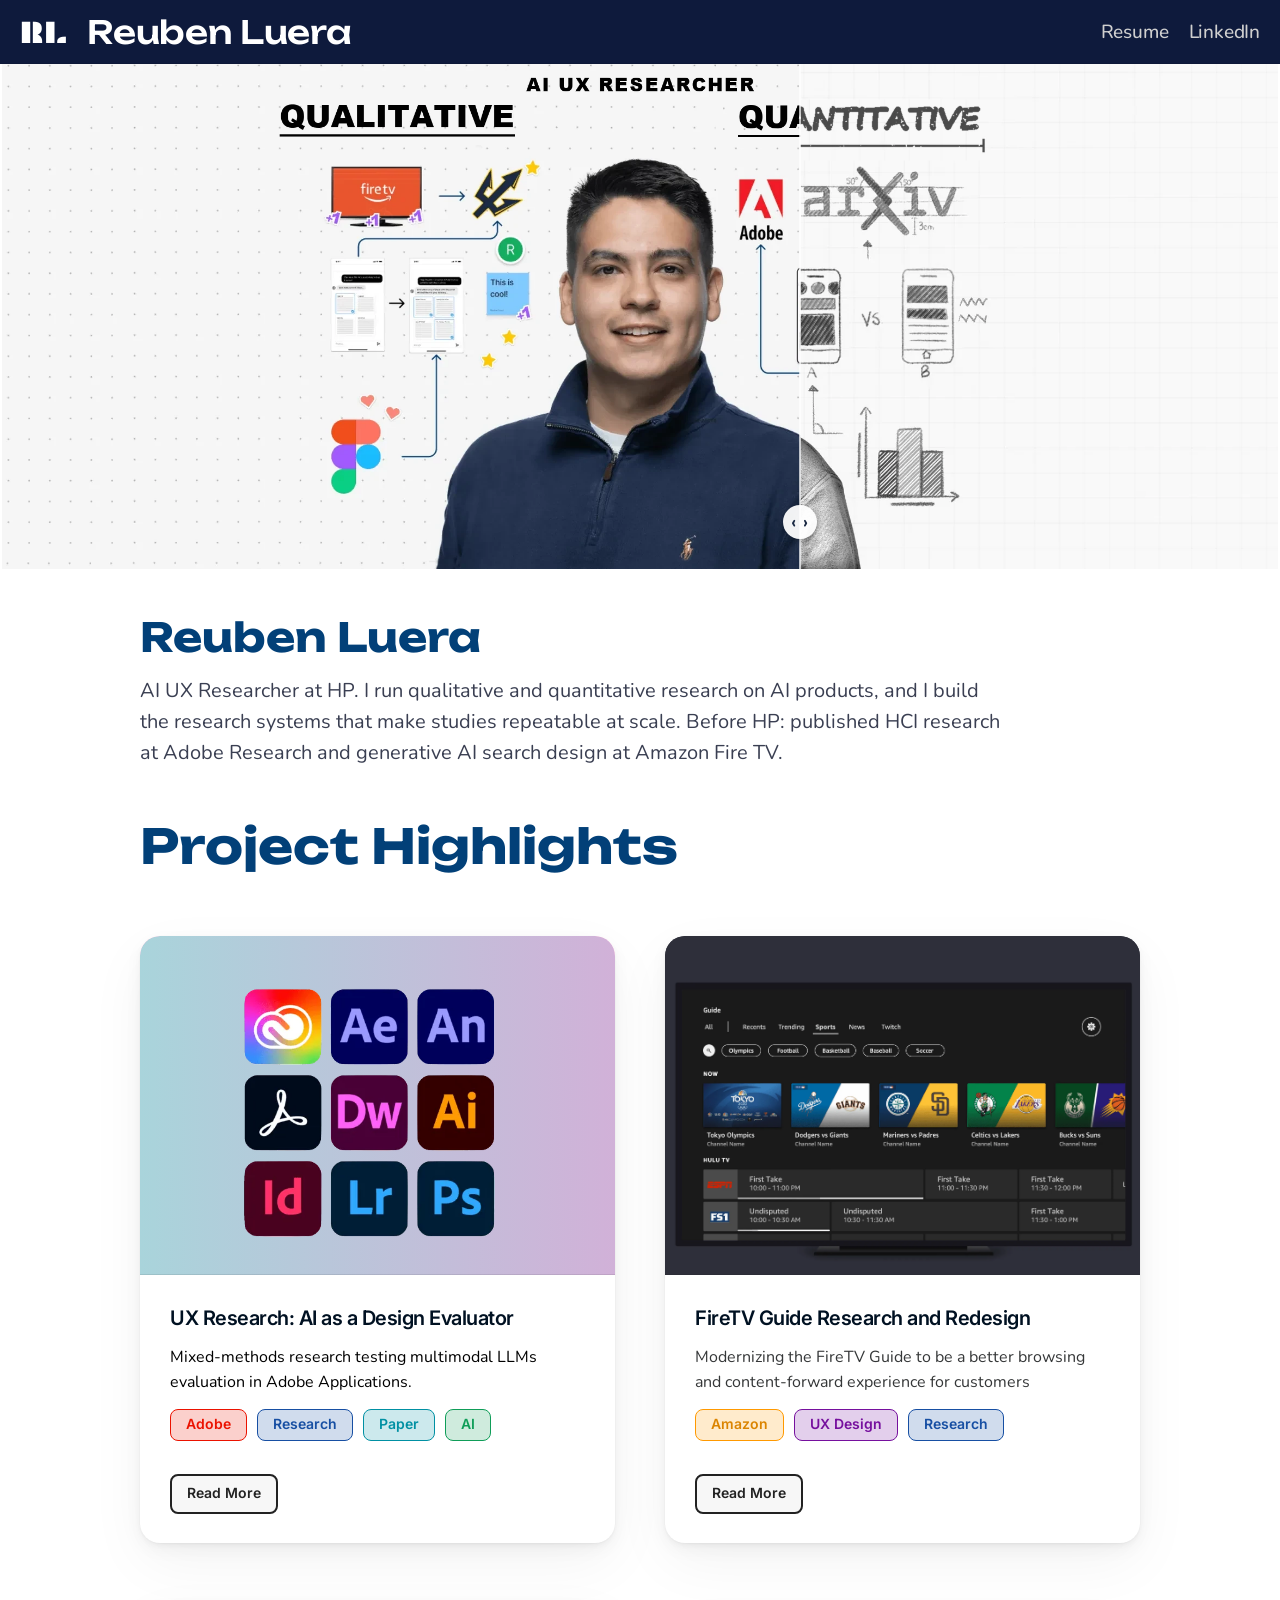
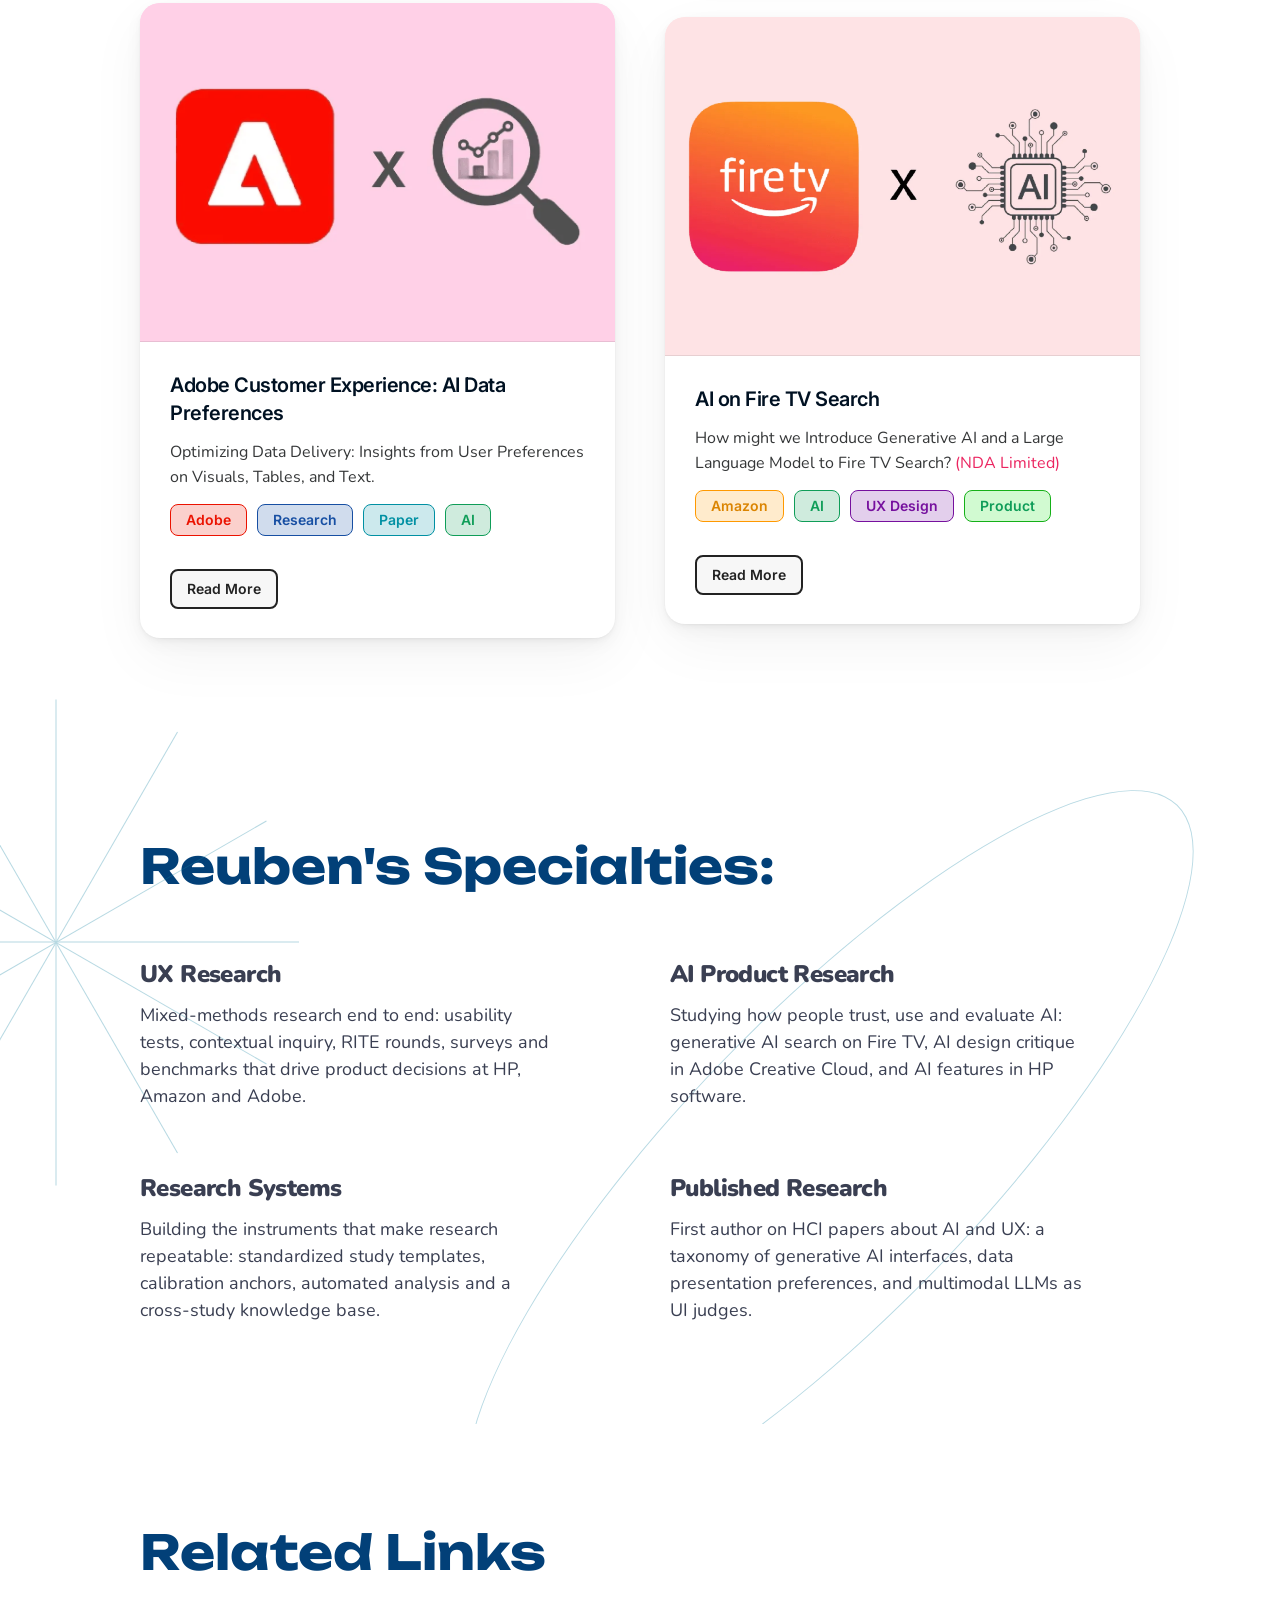
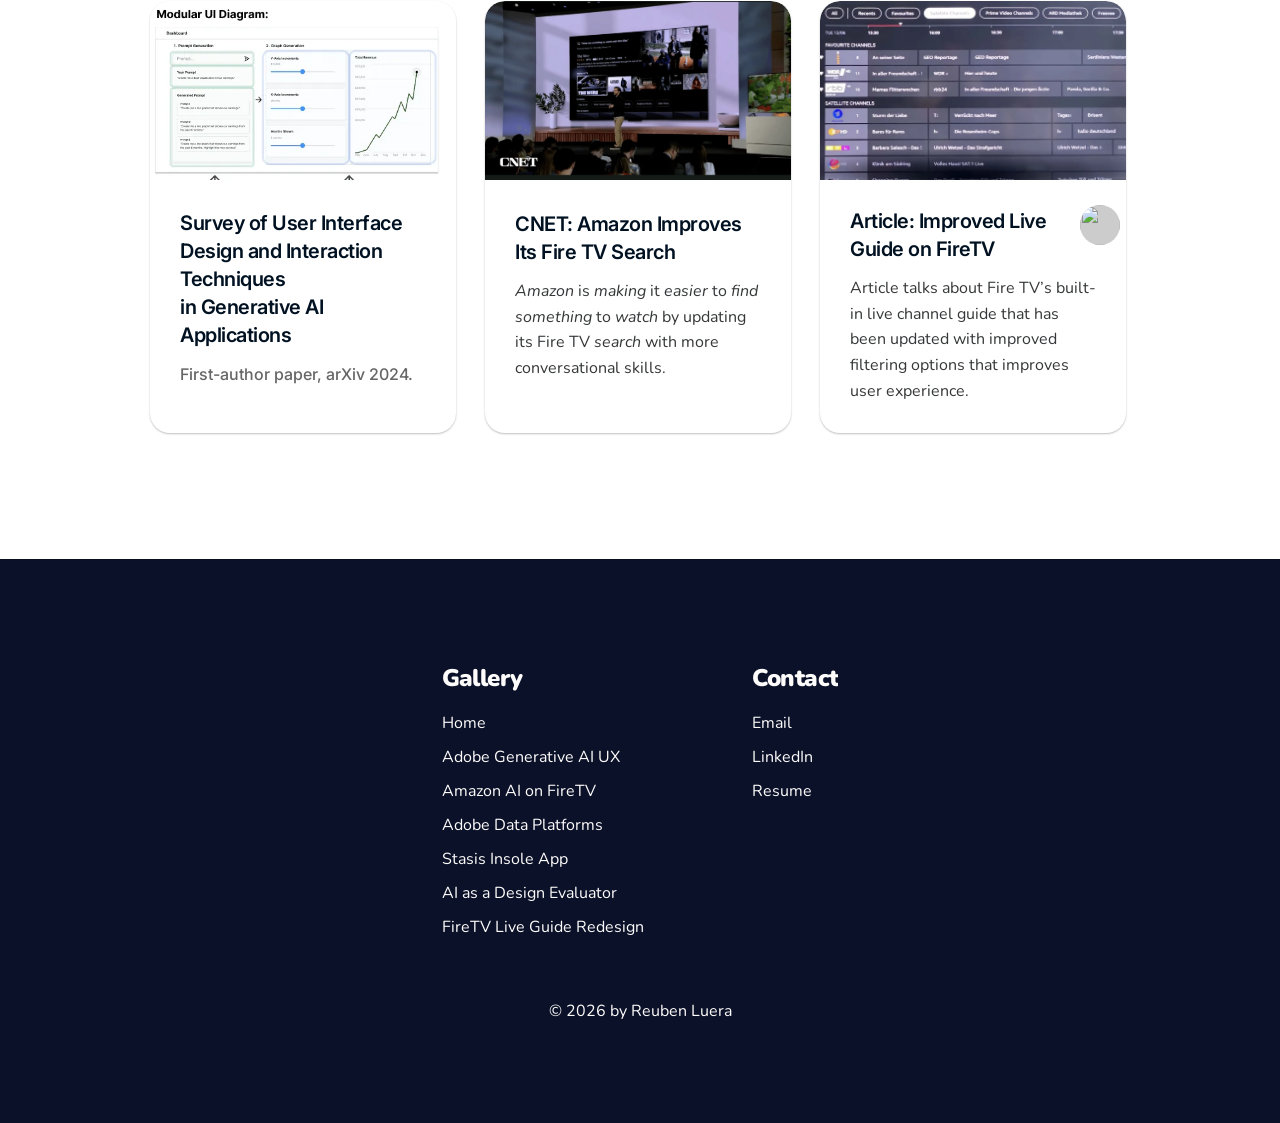
==== commit 5f463899: "Hero: paint "AI UX Researcher" across the top of the split; headline becomes the name The label sits" ====
--- a/index.html
+++ b/index.html
@@ -564,7 +564,7 @@
 </style>
 </head>
 <body>
-<div class="nvA6p4UUqO"><div class="inst nlQNIJgDFj" data-instance data-component="Navigation 4"><div class="variant nlQNIJgDFj_Ta37niE7v" data-variant="Ta37niE7v"><div class="nObHOKABcv"><div class="nXviI0Y9OV"><a class="rt ndkblyniXS" href="./"><p>RL</p></a><a class="rt nVkGFjsyVC" href="./"><p>Reuben Luera</p></a></div></div><div class="nDPiUMCuep"><div class="nOT2uP1n9U"></div><div class="ni_y7MMljP"><a class="rt nHM8JUFKR8" href="https://drive.google.com/file/d/1-4WC2Kq7KHPikC_4yO-IUz8NMZVW1yvx/view?usp=sharing" target="_blank" rel="noopener"><p>Resume</p></a><a class="rt nD02a3BYnx" href="https://www.linkedin.com/in/reuben-luera/" target="_blank" rel="noopener"><p>LinkedIn</p></a></div></div></div><div class="variant nlQNIJgDFj_x9P66OzGx" data-variant="x9P66OzGx"><div class="nav-phone-links"><a href="https://drive.google.com/file/d/1-4WC2Kq7KHPikC_4yO-IUz8NMZVW1yvx/view?usp=sharing" target="_blank" rel="noopener">Resume</a><a href="https://www.linkedin.com/in/reuben-luera/" target="_blank" rel="noopener">LinkedIn</a></div><div class="nx9P66OzGxObHOKABcv"><div class="nx9P66OzGxXviI0Y9OV"><a class="rt nx9P66OzGxdkblyniXS" href="./"><p>RL</p></a><a class="rt nx9P66OzGxVkGFjsyVC" href="./"><p>Reuben Luera</p></a></div></div><div class="nx9P66OzGxDPiUMCuep"><div class="inst nx9P66OzGxiq1JCvODL" data-component="Links: Product"></div><div class="nx9P66OzGxOT2uP1n9U"></div><div class="nx9P66OzGxi_y7MMljP"><a class="rt nx9P66OzGxHM8JUFKR8" href="https://drive.google.com/file/d/1-4WC2Kq7KHPikC_4yO-IUz8NMZVW1yvx/view?usp=sharing" target="_blank" rel="noopener"><p>Resume</p></a><a class="rt nx9P66OzGxD02a3BYnx" href="https://www.linkedin.com/in/reuben-luera/" target="_blank" rel="noopener"><p>LinkedIn</p></a></div><div class="inst nx9P66OzGxJdBYxtasJ" data-component="Links: Resources"></div><div class="inst nx9P66OzGxxjlnjooMd" data-component="Links: Community"></div></div></div></div><div class="nbJl4YPxNB"><div class="nMbd5OdMxj"><div class="inst nc6zq_F9zd before-after" data-instance data-component="BeforeAfter" style="--pos:50%"><img class="ba-left" src="assets/images/hero-qual-quant-color.webp" alt="Reuben Luera. Split portrait labeled Qualitative on the left and Quantitative on the right."><img class="ba-right" src="assets/images/hero-qual-quant-sketch.webp" alt=""><div class="ba-line"></div><input class="ba-range" type="range" min="0" max="100" value="50" aria-label="Compare"></div><div class="hero-intro"><h1>AI UX Researcher</h1><p>I am Reuben Luera. I run qualitative and quantitative research on AI products at HP, and I build the research systems that make studies repeatable at scale. Before HP: published HCI research at Adobe Research and generative AI search design at Amazon Fire TV.</p></div></div></div><div class="nIWrqHTkji"><div class="rt nyTndgTSx0"><h2>Project Highlights</h2></div><div class="nYycZgH4dD"><div class="inst nTnsw82KDW" data-instance data-component="Card"><a class="variant nTnsw82KDW_YEi3f_NM_" data-variant="YEi3f_NM_" href="mllmjudge/"><div class="nYEi3f_NM_YPnArTXVZ"><div class="nYEi3f_NM_EdpnKjpIN"><div class="nYEi3f_NM_bCOuGcbKQ" role="img" aria-label="Figure: Project Highlights"></div></div></div><div class="nYEi3f_NM_U0TUU7XFZ"><div class="rt nYEi3f_NM_srI__Fmmy"><h3>UX Research: AI as a Design Evaluator</h3></div><div class="rt nYEi3f_NM_foAq5zC_T"><p>Mixed-methods research testing multimodal LLMs evaluation in Adobe Applications.</p></div><div class="nYEi3f_NM_Lu4RU06_U"><button class="nYEi3f_NM_w8pEQqQ3s"><div class="rt nYEi3f_NM_itZlyiTNU"><p>Adobe</p></div></button><button class="nYEi3f_NM_MuwVS09m0"><div class="rt nYEi3f_NM_J2SQM0_gv"><p>Research</p></div></button><button class="nYEi3f_NM_BOkAE0vN0"><div class="rt nYEi3f_NM_CCWZikfdw"><p>Paper</p></div></button><button class="nYEi3f_NM_I0Na0LCwt"><div class="rt nYEi3f_NM_QroBZlQdn"><p>AI</p></div></button></div><div class="inst nYEi3f_NM_XKVEcJ_xk" data-instance data-component="Read more Button"><div class="variant nYEi3f_NM_XKVEcJ_xk_Sn5kPeTr0" data-variant="Sn5kPeTr0"><div class="rt nSn5kPeTr0IHy4gOEuU"><p>Read More</p></div></div></div></div></a><a class="variant nTnsw82KDW_BQ7REBfLw" data-variant="BQ7REBfLw" href="mllmjudge/"><div class="nBQ7REBfLwYPnArTXVZ"><div class="nBQ7REBfLwEdpnKjpIN"><div class="nBQ7REBfLwbCOuGcbKQ" role="img" aria-label="Figure: UX Research: AI as a Design Evaluator"></div></div></div><div class="nBQ7REBfLwU0TUU7XFZ"><div class="rt nBQ7REBfLwsrI__Fmmy"><h3>UX Research: AI as a Design Evaluator</h3></div><div class="rt nBQ7REBfLwfoAq5zC_T"><p>Mixed-methods research testing multimodal LLMs evaluation in Adobe Applications.</p></div><div class="nBQ7REBfLwLu4RU06_U"><button class="nBQ7REBfLww8pEQqQ3s"><div class="rt nBQ7REBfLwitZlyiTNU"><p>Adobe</p></div></button><button class="nBQ7REBfLwMuwVS09m0"><div class="rt nBQ7REBfLwJ2SQM0_gv"><p>Research</p></div></button><button class="nBQ7REBfLwBOkAE0vN0"><div class="rt nBQ7REBfLwCCWZikfdw"><p>Paper</p></div></button><button class="nBQ7REBfLwI0Na0LCwt"><div class="rt nBQ7REBfLwQroBZlQdn"><p>AI</p></div></button></div><div class="inst nBQ7REBfLwXKVEcJ_xk" data-instance data-component="Read more Button"><div class="variant nBQ7REBfLwXKVEcJ_xk_Bn1oOBSqa" data-variant="Bn1oOBSqa"><div class="rt nIHy4gOEuU"><p>Read More</p></div></div><div class="variant nBQ7REBfLwXKVEcJ_xk_y86CueWO_" data-variant="y86CueWO_"><div class="rt ny86CueWO_IHy4gOEuU"><p>Read More</p></div></div></div></div></a></div><div class="inst nevm9pJMn9" data-instance data-component="Card"><a class="variant nevm9pJMn9_JPomyDDf0" data-variant="JPomyDDf0" href="aiftv-2/"><div class="nJPomyDDf0YPnArTXVZ"><div class="nJPomyDDf0Gvytbhaiy" role="img" aria-label="Figure: UX Research: AI as a Design Evaluator"></div></div><div class="nJPomyDDf0U0TUU7XFZ"><div class="rt nJPomyDDf0srI__Fmmy"><h3>FireTV Guide Research and Redesign</h3></div><div class="rt nJPomyDDf0foAq5zC_T"><p>Modernizing the FireTV Guide to be a better browsing and content-forward experience for customers</p></div><div class="nJPomyDDf0Lu4RU06_U"><button class="nJPomyDDf0KfRNzQH7y"><div class="rt nJPomyDDf0pJMIOaBDW"><p>Amazon</p></div></button><button class="nJPomyDDf0jpQjS2kYt"><div class="rt nJPomyDDf0Nq6DZ0kDz"><p>UX Design</p></div></button><button class="nJPomyDDf0MuwVS09m0"><div class="rt nJPomyDDf0J2SQM0_gv"><p>Research</p></div></button></div><div class="inst nJPomyDDf0XKVEcJ_xk" data-instance data-component="Read more Button"><div class="variant nJPomyDDf0XKVEcJ_xk_Sn5kPeTr0" data-variant="Sn5kPeTr0"><div class="rt nSn5kPeTr0IHy4gOEuU"><p>Read More</p></div></div></div></div></a><a class="variant nevm9pJMn9_KJDtBRsJ9" data-variant="KJDtBRsJ9" href="aiftv-2/"><div class="nKJDtBRsJ9YPnArTXVZ"><div class="nKJDtBRsJ9Gvytbhaiy" role="img" aria-label="Figure: FireTV Guide Research and Redesign"></div></div><div class="nKJDtBRsJ9U0TUU7XFZ"><div class="rt nKJDtBRsJ9srI__Fmmy"><h3>FireTV Guide Research and Redesign</h3></div><div class="rt nKJDtBRsJ9foAq5zC_T"><p>Modernizing the FireTV Guide to be a better browsing and content-forward experience for customers</p></div><div class="nKJDtBRsJ9Lu4RU06_U"><button class="nKJDtBRsJ9KfRNzQH7y"><div class="rt nKJDtBRsJ9pJMIOaBDW"><p>Amazon</p></div></button><button class="nKJDtBRsJ9jpQjS2kYt"><div class="rt nKJDtBRsJ9Nq6DZ0kDz"><p>UX Design</p></div></button><button class="nKJDtBRsJ9MuwVS09m0"><div class="rt nKJDtBRsJ9J2SQM0_gv"><p>Research</p></div></button></div><div class="inst nKJDtBRsJ9XKVEcJ_xk" data-instance data-component="Read more Button"><div class="variant nKJDtBRsJ9XKVEcJ_xk_Bn1oOBSqa" data-variant="Bn1oOBSqa"><div class="rt nIHy4gOEuU"><p>Read More</p></div></div><div class="variant nKJDtBRsJ9XKVEcJ_xk_y86CueWO_" data-variant="y86CueWO_"><div class="rt ny86CueWO_IHy4gOEuU"><p>Read More</p></div></div></div></div></a></div></div><div class="ng4mm69FI1"><div class="inst ndTw_4PsgZ" data-instance data-component="Card"><a class="variant ndTw_4PsgZ_j5hLWVEib" data-variant="j5hLWVEib" href="optimizing/"><div class="nj5hLWVEibYPnArTXVZ"><div class="nj5hLWVEibGvytbhaiy" role="img" aria-label="Figure: FireTV Guide Research and Redesign"></div></div><div class="nj5hLWVEibU0TUU7XFZ"><div class="rt nj5hLWVEibsrI__Fmmy"><h3>Adobe Customer Experience: AI Data Preferences</h3></div><div class="rt nj5hLWVEibfoAq5zC_T"><p>Optimizing Data Delivery: Insights from User Preferences on Visuals, Tables, and Text.</p></div><div class="nj5hLWVEibLu4RU06_U"><button class="nj5hLWVEibw8pEQqQ3s"><div class="rt nj5hLWVEibitZlyiTNU"><p>Adobe</p></div></button><button class="nj5hLWVEibMuwVS09m0"><div class="rt nj5hLWVEibJ2SQM0_gv"><p>Research</p></div></button><button class="nj5hLWVEibBOkAE0vN0"><div class="rt nj5hLWVEibCCWZikfdw"><p>Paper</p></div></button><button class="nj5hLWVEibI0Na0LCwt"><div class="rt nj5hLWVEibQroBZlQdn"><p>AI</p></div></button></div><div class="inst nj5hLWVEibXKVEcJ_xk" data-instance data-component="Read more Button"><div class="variant nj5hLWVEibXKVEcJ_xk_Sn5kPeTr0" data-variant="Sn5kPeTr0"><div class="rt nSn5kPeTr0IHy4gOEuU"><p>Read More</p></div></div></div></div></a><a class="variant ndTw_4PsgZ_uJBEK4GE9" data-variant="uJBEK4GE9" href="optimizing/"><div class="nuJBEK4GE9YPnArTXVZ"><div class="nuJBEK4GE9Gvytbhaiy" role="img" aria-label="Figure: Adobe Customer Experience: AI Data Preferences"></div></div><div class="nuJBEK4GE9U0TUU7XFZ"><div class="rt nuJBEK4GE9srI__Fmmy"><h3>Adobe Customer Experience: AI Data Preferences</h3></div><div class="rt nuJBEK4GE9foAq5zC_T"><p>Optimizing Data Delivery: Insights from User Preferences on Visuals, Tables, and Text.</p></div><div class="nuJBEK4GE9Lu4RU06_U"><button class="nuJBEK4GE9w8pEQqQ3s"><div class="rt nuJBEK4GE9itZlyiTNU"><p>Adobe</p></div></button><button class="nuJBEK4GE9MuwVS09m0"><div class="rt nuJBEK4GE9J2SQM0_gv"><p>Research</p></div></button><button class="nuJBEK4GE9BOkAE0vN0"><div class="rt nuJBEK4GE9CCWZikfdw"><p>Paper</p></div></button><button class="nuJBEK4GE9I0Na0LCwt"><div class="rt nuJBEK4GE9QroBZlQdn"><p>AI</p></div></button></div><div class="inst nuJBEK4GE9XKVEcJ_xk" data-instance data-component="Read more Button"><div class="variant nuJBEK4GE9XKVEcJ_xk_Bn1oOBSqa" data-variant="Bn1oOBSqa"><div class="rt nIHy4gOEuU"><p>Read More</p></div></div><div class="variant nuJBEK4GE9XKVEcJ_xk_y86CueWO_" data-variant="y86CueWO_"><div class="rt ny86CueWO_IHy4gOEuU"><p>Read More</p></div></div></div></div></a></div><div class="inst nNQQDktcik" data-instance data-component="Card"><a class="variant nNQQDktcik_zKpzWK9U1" data-variant="zKpzWK9U1" href="aiftv/"><div class="nzKpzWK9U1YPnArTXVZ"><div class="nzKpzWK9U1Gvytbhaiy" role="img" aria-label="Figure: Adobe Customer Experience: AI Data Preferences"></div></div><div class="nzKpzWK9U1U0TUU7XFZ"><div class="rt nzKpzWK9U1srI__Fmmy"><h3>AI on Fire TV Search</h3></div><div class="rt nzKpzWK9U1foAq5zC_T"><p>How might we Introduce Generative AI and a Large Language Model to Fire TV Search? <span style="color:rgb(235, 37, 96)">(NDA Limited)</span></p></div><div class="nzKpzWK9U1Lu4RU06_U"><button class="nzKpzWK9U1KfRNzQH7y"><div class="rt nzKpzWK9U1pJMIOaBDW"><p>Amazon</p></div></button><button class="nzKpzWK9U1I0Na0LCwt"><div class="rt nzKpzWK9U1QroBZlQdn"><p>AI</p></div></button><button class="nzKpzWK9U1jpQjS2kYt"><div class="rt nzKpzWK9U1Nq6DZ0kDz"><p>UX Design</p></div></button><button class="nzKpzWK9U1CMFQTv3LN"><div class="rt nzKpzWK9U1KPjdi2VGD"><p>Product</p></div></button></div><div class="inst nzKpzWK9U1XKVEcJ_xk" data-instance data-component="Read more Button"><div class="variant nzKpzWK9U1XKVEcJ_xk_Sn5kPeTr0" data-variant="Sn5kPeTr0"><div class="rt nSn5kPeTr0IHy4gOEuU"><p>Read More</p></div></div></div></div></a><a class="variant nNQQDktcik_ivmprga4x" data-variant="ivmprga4x" href="aiftv/"><div class="nivmprga4xYPnArTXVZ"><div class="nivmprga4xGvytbhaiy" role="img" aria-label="Figure: AI on Fire TV Search"></div></div><div class="nivmprga4xU0TUU7XFZ"><div class="rt nivmprga4xsrI__Fmmy"><h3>AI on Fire TV Search</h3></div><div class="rt nivmprga4xfoAq5zC_T"><p>How might we Introduce Generative AI and a Large Language Model to Fire TV Search? <span style="color:rgb(235, 37, 96)">(NDA Limited)</span></p></div><div class="nivmprga4xLu4RU06_U"><button class="nivmprga4xKfRNzQH7y"><div class="rt nivmprga4xpJMIOaBDW"><p>Amazon</p></div></button><button class="nivmprga4xI0Na0LCwt"><div class="rt nivmprga4xQroBZlQdn"><p>AI</p></div></button><button class="nivmprga4xjpQjS2kYt"><div class="rt nivmprga4xNq6DZ0kDz"><p>UX Design</p></div></button><button class="nivmprga4xCMFQTv3LN"><div class="rt nivmprga4xKPjdi2VGD"><p>Product</p></div></button></div><div class="inst nivmprga4xXKVEcJ_xk" data-instance data-component="Read more Button"><div class="variant nivmprga4xXKVEcJ_xk_Bn1oOBSqa" data-variant="Bn1oOBSqa"><div class="rt nIHy4gOEuU"><p>Read More</p></div></div><div class="variant nivmprga4xXKVEcJ_xk_y86CueWO_" data-variant="y86CueWO_"><div class="rt ny86CueWO_IHy4gOEuU"><p>Read More</p></div></div></div></div></a></div></div></div><div class="nu819LNN5w"><div class="rt nXTihsQjj1"><h2>Reuben&#x27;s Specialties:</h2></div><div class="nJ7aakRI2A"><div class="neOUrByhQU"><div class="rt niHQtNsPX0"><h2>UX Research</h2></div><div class="rt nWnvtbm3vx"><p>Mixed-methods research end to end: usability tests, contextual inquiry, RITE rounds, surveys and benchmarks that drive product decisions at HP, Amazon and Adobe.</p></div></div><div class="nF___c2p4X"><div class="rt nWV8EMvyuf"><h2>AI Product Research</h2></div><div class="rt nLuE536VIq"><p>Studying how people trust, use and evaluate AI: generative AI search on Fire TV, AI design critique in Adobe Creative Cloud, and AI features in HP software.</p></div></div><div class="nk6rIrm1EP"><div class="rt nSifnk8UI_"><h2>Research Systems</h2></div><div class="rt ncUteRPi2Z"><p>Building the instruments that make research repeatable: standardized study templates, calibration anchors, automated analysis and a cross-study knowledge base.</p></div></div><div class="nZ5uAmNlef"><div class="rt nB0bdJ81an"><h2>Published Research</h2></div><div class="rt nNrjZbEo73"><p>First author on HCI papers about AI and UX: a taxonomy of generative AI interfaces, data presentation preferences, and multimodal LLMs as UI judges.</p></div></div><div class="nnXgXTR6Uy"></div><div class="nAUUtwLbwq"><div class="ntt90yurD_"></div><div class="ng8Ds1WdAc"></div><div class="niIcMUFmpa"></div><div class="nnN2vWdBgC"></div><div class="nGDe3MITj7"></div><div class="nYkqII0Shr"></div></div></div></div><div class="nNu7WDnfiU"><div class="nQRRlRV1js"><div class="rt nagAZ0PCSX"><h2>Related Links</h2></div><div class="inst nEgspn1MET carousel" data-instance data-component="Carousel" style="--gap:29px;--arrow-size:40px;--arrow-radius:40px;--arrow-pad:20px;--arrow-fill:rgba(0, 0, 0, 0.2);--track-pad:10px"><div class="carousel-track"><div class="inst nAJI_sTmRj" data-instance data-component="Card 2"><a class="variant nAJI_sTmRj_yP8RwTL82" data-variant="yP8RwTL82" href="https://arxiv.org/abs/2410.22370"><div class="nyP8RwTL82gq3QaVDPK" role="img" aria-label="Figure: Survey of User Interface Design and Interaction Techniques"></div><div class="nyP8RwTL82SeMC7gjNh"><div class="rt nyP8RwTL82q2tMERU6b"><h3>Survey of User Interface Design and Interaction Techniques</h3><h3>in Generative AI Applications</h3></div><div class="rt nyP8RwTL82KXQc1iMKM"><p>First-author paper, arXiv 2024.</p></div></div></a><a class="variant nAJI_sTmRj_QrHsQdJEP" data-variant="QrHsQdJEP" href="https://arxiv.org/abs/2410.22370"><div class="nQrHsQdJEPgq3QaVDPK" role="img" aria-label="Figure: Survey of User Interface Design and Interaction Techniques"></div><div class="nQrHsQdJEPSeMC7gjNh"><div class="rt nQrHsQdJEPq2tMERU6b"><h3>Survey of User Interface Design and Interaction Techniques</h3><h3>in Generative AI Applications</h3></div><div class="rt nQrHsQdJEPKXQc1iMKM"><p>First-author paper, arXiv 2024.</p></div></div></a></div><div class="inst nWtCBmdJjg" data-instance data-component="Card 2"><a class="variant nWtCBmdJjg_ILOQ4hLKS" data-variant="ILOQ4hLKS" href="https://www.cnet.com/videos/amazon-improves-its-fire-tv-search/" target="_blank" rel="noopener"><div class="nILOQ4hLKSgq3QaVDPK" role="img" aria-label="Figure: CNET: Amazon Improves Its Fire TV Search"></div><div class="nILOQ4hLKSSeMC7gjNh"><div class="rt nILOQ4hLKSq2tMERU6b"><h3>CNET: Amazon Improves Its Fire TV Search</h3></div><div class="rt nILOQ4hLKSKXQc1iMKM"><p><em>Amazon</em> is <em>making</em> it <em>easier</em> to <em>find something</em> to <em>watch</em> by updating its Fire TV <em>search</em> with more conversational skills.</p></div></div></a><a class="variant nWtCBmdJjg_ebx7whhVr" data-variant="ebx7whhVr" href="https://www.cnet.com/videos/amazon-improves-its-fire-tv-search/" target="_blank" rel="noopener"><div class="nebx7whhVrgq3QaVDPK" role="img" aria-label="Figure: CNET: Amazon Improves Its Fire TV Search"></div><div class="nebx7whhVrSeMC7gjNh"><div class="rt nebx7whhVrq2tMERU6b"><h3>CNET: Amazon Improves Its Fire TV Search</h3></div><div class="rt nebx7whhVrKXQc1iMKM"><p><em>Amazon</em> is <em>making</em> it <em>easier</em> to <em>find something</em> to <em>watch</em> by updating its Fire TV <em>search</em> with more conversational skills.</p></div></div></a></div><div class="inst nmayBF50sd" data-instance data-component="Card 2"><a class="variant nmayBF50sd_RNGqzo7D7" data-variant="RNGqzo7D7" href="https://www.aftvnews.com/fire-tvs-built-in-live-channel-guide-has-been-updated-with-improved-filtering-options/"><div class="nRNGqzo7D7gq3QaVDPK" role="img" aria-label="Figure: Article: Improved Live Guide on FireTV"></div><div class="nRNGqzo7D7SeMC7gjNh"><div class="rt nRNGqzo7D7q2tMERU6b"><h3>Article: Improved Live Guide on FireTV</h3></div><div class="rt nRNGqzo7D7KXQc1iMKM"><p>Article talks about Fire TV’s built-in live channel guide that has been updated with improved filtering options that improves user experience.</p></div></div></a><a class="variant nmayBF50sd_TnkrVVtuz" data-variant="TnkrVVtuz" href="https://www.aftvnews.com/fire-tvs-built-in-live-channel-guide-has-been-updated-with-improved-filtering-options/"><div class="nTnkrVVtuzgq3QaVDPK" role="img" aria-label="Figure: Article: Improved Live Guide on FireTV"></div><div class="nTnkrVVtuzSeMC7gjNh"><div class="rt nTnkrVVtuzq2tMERU6b"><h3>Article: Improved Live Guide on FireTV</h3></div><div class="rt nTnkrVVtuzKXQc1iMKM"><p>Article talks about Fire TV’s built-in live channel guide that has been updated with improved filtering options that improves user experience.</p></div></div></a></div><div class="inst nVlPK11xLf" data-instance data-component="Card 2"><a class="variant nVlPK11xLf_n0vyjMB6q" data-variant="n0vyjMB6q" href="https://research.adobe.com/news/gem-fellows-career-shifts-at-adobe-research/"><div class="ngq3QaVDPK" role="img" aria-label="Figure: Adobe Research: GEM Fellows&#x27; Experience"></div><div class="nSeMC7gjNh"><div class="rt nq2tMERU6b"><h3>Adobe Research: GEM Fellows&#x27; Experience</h3></div><div class="rt nKXQc1iMKM"><p>An inside interview at how GEM Fellows are making new discoveries, and big career shifts, at Adobe Research now and in the future</p></div></div></a><a class="variant nVlPK11xLf_xy_rqwukj" data-variant="xy_rqwukj" href="https://research.adobe.com/news/gem-fellows-career-shifts-at-adobe-research/"><div class="nxy_rqwukjgq3QaVDPK" role="img" aria-label="Figure: Adobe Research: GEM Fellows&#x27; Experience"></div><div class="nxy_rqwukjSeMC7gjNh"><div class="rt nxy_rqwukjq2tMERU6b"><h3>Adobe Research: GEM Fellows&#x27; Experience</h3></div><div class="rt nxy_rqwukjKXQc1iMKM"><p>An inside interview at how GEM Fellows are making new discoveries, and big career shifts, at Adobe Research now and in the future</p></div></div></a></div><div class="inst nbakmA86wN" data-instance data-component="Card 2"><a class="variant nbakmA86wN_fgtHtOY1f" data-variant="fgtHtOY1f" href="https://www.linkedin.com/posts/adobe_adobelife-activity-7381744840864124929-pdTQ?utm_source=share&amp;utm_medium=member_desktop&amp;rcm=ACoAACwvR_8BHjePMz2hO_xk6o689smtzLDTbwc" target="_blank" rel="noopener"><div class="nfgtHtOY1fgq3QaVDPK" role="img" aria-label="Figure: Adobe Life: Achievement Spotlight"></div><div class="nfgtHtOY1fSeMC7gjNh"><div class="rt nfgtHtOY1fq2tMERU6b"><h3>Adobe Life: <br>Achievement Spotlight</h3></div><div class="rt nfgtHtOY1fKXQc1iMKM"><p>&quot;From zero research experience to presenting his own research at an international conference. That’s been the journey for Adobe Research intern Reuben Luera…&quot;</p></div></div></a><a class="variant nbakmA86wN_DnjuPTQsV" data-variant="DnjuPTQsV" href="https://www.linkedin.com/posts/adobe_adobelife-activity-7381744840864124929-pdTQ?utm_source=share&amp;utm_medium=member_desktop&amp;rcm=ACoAACwvR_8BHjePMz2hO_xk6o689smtzLDTbwc" target="_blank" rel="noopener"><div class="nDnjuPTQsVgq3QaVDPK" role="img" aria-label="Figure: Adobe Life: Achievement Spotlight"></div><div class="nDnjuPTQsVSeMC7gjNh"><div class="rt nDnjuPTQsVq2tMERU6b"><h3>Adobe Life: <br>Achievement Spotlight</h3></div><div class="rt nDnjuPTQsVKXQc1iMKM"><p>&quot;From zero research experience to presenting his own research at an international conference. That’s been the journey for Adobe Research intern Reuben Luera…&quot;</p></div></div></a></div><div class="inst nBAQCFKot7" data-instance data-component="Card 2"><a class="variant nBAQCFKot7_pnt31bpxh" data-variant="pnt31bpxh" href="https://www.instagram.com/p/CUqmEHJPgy6/?igsh=MzRlODBiNWFlZA==" target="_blank" rel="noopener"><div class="npnt31bpxhgq3QaVDPK" role="img" aria-label="Figure: Friends of Figma Panel: Ask a UX Design Intern"></div><div class="npnt31bpxhSeMC7gjNh"><div class="rt npnt31bpxhq2tMERU6b"><h3>Friends of Figma Panel: Ask a UX Design Intern</h3></div><div class="rt npnt31bpxhKXQc1iMKM"><p>A Former Intern panel will answer questions you have on Friends of Figma&#x27;s first virtual event, &quot;Ask a UX Design Intern.&quot;</p></div></div></a><a class="variant nBAQCFKot7_ZBG1hEGly" data-variant="ZBG1hEGly" href="https://www.instagram.com/p/CUqmEHJPgy6/?igsh=MzRlODBiNWFlZA==" target="_blank" rel="noopener"><div class="nZBG1hEGlygq3QaVDPK" role="img" aria-label="Figure: Friends of Figma Panel: Ask a UX Design Intern"></div><div class="nZBG1hEGlySeMC7gjNh"><div class="rt nZBG1hEGlyq2tMERU6b"><h3>Friends of Figma Panel: Ask a UX Design Intern</h3></div><div class="rt nZBG1hEGlyKXQc1iMKM"><p>A Former Intern panel will answer questions you have on Friends of Figma&#x27;s first virtual event, &quot;Ask a UX Design Intern.&quot;</p></div></div></a></div></div><button class="car-btn car-prev" aria-label="Previous"><img src="assets/images/6tTbkXggWgQCAJ4DO2QEdXXmgM.svg" alt="" width="40" height="40"></button><button class="car-btn car-next" aria-label="Next"><img src="assets/images/11KSGbIZoRSg4pjdnUoif6MKHI.svg" alt="" width="40" height="40"></button></div></div></div><div class="inst nvX6TNWpYy" data-instance data-component="Footer"><div class="variant nvX6TNWpYy_fjMc43YoF" data-variant="fjMc43YoF"><div class="nePy9C0EDZ"><div class="nWdflHQpew"><div class="rt nS_Aza2TGs"><p>Gallery</p></div><div class="nmah2Uvv0M"><a class="rt nikoF5H0hH" href="./"><p>Home</p></a><a class="rt nw_UgKHZL5" href="survey/"><p>Adobe Generative AI UX</p></a><a class="rt nQmYWEWmqh" href="aiftv/"><p>Amazon AI on FireTV </p></a><a class="rt nqkWkVobJY" href="optimizing/"><p>Adobe Data Platforms</p></a><a class="rt ndkq2eQh4f" href="stasis/"><p>Stasis Insole App</p></a><a class="rt ndkq2eQh4f" href="mllmjudge/"><p>AI as a Design Evaluator</p></a><a class="rt ndkq2eQh4f" href="aiftv-2/"><p>FireTV Live Guide Redesign</p></a></div></div><div class="nHaTRU4PDT"><div class="rt nzrnhSoIMz"><p>Contact</p></div><div class="nv1gR5C3HJ"><a class="rt nY0LTVhZ7c" href="mailto:benluera@gmail.com" target="_blank" rel="noopener"><p>Email</p></a><a class="rt nNHWxEOAcc" href="https://www.linkedin.com/in/reuben-luera/" target="_blank" rel="noopener"><p>LinkedIn</p></a><a class="rt nyNUcHU0ae" href="https://drive.google.com/file/d/1-4WC2Kq7KHPikC_4yO-IUz8NMZVW1yvx/view?usp=sharing" target="_blank" rel="noopener"><p>Resume</p></a></div></div></div><div class="nMWJNcbJWX"><div class="rt nUcZFVxcfo"><p>© 2026 by Reuben Luera</p></div></div></div><div class="variant nvX6TNWpYy_sOCrE0xPT" data-variant="sOCrE0xPT"><div class="nsOCrE0xPTePy9C0EDZ"><div class="nsOCrE0xPTWdflHQpew"><div class="rt nsOCrE0xPTS_Aza2TGs"><p>Gallery</p></div><div class="nsOCrE0xPTmah2Uvv0M"><a class="rt nsOCrE0xPTikoF5H0hH" href="./"><p>Home</p></a><a class="rt nsOCrE0xPTPsgKB3hV1" href="survey/"><p>Adobe Generative AI UX</p></a><a class="rt nsOCrE0xPTw_UgKHZL5" href="aiftv/"><p>Amazon AI on FireTV </p></a><a class="rt nsOCrE0xPTQmYWEWmqh" href="optimizing/"><p>Adobe Data Platforms</p></a><a class="rt nsOCrE0xPTdkq2eQh4f" href="stasis/"><p>Stasis Insole App</p></a><a class="rt nsOCrE0xPTdkq2eQh4f" href="mllmjudge/"><p>AI as a Design Evaluator</p></a><a class="rt nsOCrE0xPTdkq2eQh4f" href="aiftv-2/"><p>FireTV Live Guide Redesign</p></a></div></div><div class="nsOCrE0xPTHaTRU4PDT"><div class="rt nsOCrE0xPTzrnhSoIMz"><p>Contact</p></div><div class="nsOCrE0xPTv1gR5C3HJ"><a class="rt nsOCrE0xPTY0LTVhZ7c" href="mailto:benluera@gmail.com" target="_blank" rel="noopener"><p>Email</p></a><a class="rt nsOCrE0xPTNHWxEOAcc" href="https://www.linkedin.com/in/reuben-luera/" target="_blank" rel="noopener"><p>LinkedIn</p></a><a class="rt nsOCrE0xPTyNUcHU0ae" href="https://drive.google.com/file/d/1-4WC2Kq7KHPikC_4yO-IUz8NMZVW1yvx/view?usp=sharing" target="_blank" rel="noopener"><p>Resume</p></a></div></div></div><div class="nsOCrE0xPTMWJNcbJWX"><div class="rt nsOCrE0xPTUcZFVxcfo"><p>© 2026 by Reuben Luera</p></div></div></div><div class="variant nvX6TNWpYy_wBDK0Rmvs" data-variant="wBDK0Rmvs"><div class="nwBDK0RmvsePy9C0EDZ"><div class="nwBDK0RmvsWdflHQpew"><div class="rt nwBDK0RmvsS_Aza2TGs"><p>Gallery</p></div><div class="nwBDK0Rmvsmah2Uvv0M"><a class="rt nwBDK0RmvsikoF5H0hH" href="./"><p>Home</p></a><a class="rt nwBDK0Rmvsw_UgKHZL5" href="survey/"><p>Adobe Generative AI UX</p></a><a class="rt nwBDK0RmvsQmYWEWmqh" href="aiftv/"><p>Amazon AI on FireTV </p></a><a class="rt nwBDK0RmvsqkWkVobJY" href="optimizing/"><p>Adobe Data Platforms</p></a><a class="rt nwBDK0Rmvsdkq2eQh4f" href="stasis/"><p>Stasis Insole App</p></a><a class="rt nwBDK0Rmvsdkq2eQh4f" href="mllmjudge/"><p>AI as a Design Evaluator</p></a><a class="rt nwBDK0Rmvsdkq2eQh4f" href="aiftv-2/"><p>FireTV Live Guide Redesign</p></a></div></div><div class="nwBDK0RmvsHaTRU4PDT"><div class="rt nwBDK0RmvszrnhSoIMz"><p>Contact</p></div><div class="nwBDK0Rmvsv1gR5C3HJ"><a class="rt nwBDK0RmvsY0LTVhZ7c" href="mailto:benluera@gmail.com" target="_blank" rel="noopener"><p>Email</p></a><a class="rt nwBDK0RmvsNHWxEOAcc" href="https://www.linkedin.com/in/reuben-luera/" target="_blank" rel="noopener"><p>LinkedIn</p></a><a class="rt nwBDK0RmvsyNUcHU0ae" href="https://drive.google.com/file/d/1-4WC2Kq7KHPikC_4yO-IUz8NMZVW1yvx/view?usp=sharing" target="_blank" rel="noopener"><p>Resume</p></a></div></div></div><div class="nwBDK0RmvsMWJNcbJWX"><div class="rt nwBDK0RmvsUcZFVxcfo"><p>© 2026 by Reuben Luera</p></div></div></div><div class="variant nvX6TNWpYy_axIoftzp1" data-variant="axIoftzp1"><div class="naxIoftzp1ePy9C0EDZ"><div class="naxIoftzp1WdflHQpew"><div class="rt naxIoftzp1S_Aza2TGs"><p>Gallery</p></div><div class="naxIoftzp1mah2Uvv0M"><a class="rt naxIoftzp1ikoF5H0hH" href="./"><p>Home</p></a><a class="rt naxIoftzp1trVZ0mjTp" href="survey/"><p>Adobe Generative AI UX</p></a><a class="rt naxIoftzp1w_UgKHZL5" href="aiftv/"><p>Amazon AI on FireTV </p></a><a class="rt naxIoftzp1QmYWEWmqh" href="optimizing/"><p>Adobe Data Platforms</p></a><a class="rt naxIoftzp1dkq2eQh4f" href="stasis/"><p>Stasis Insole App</p></a><a class="rt naxIoftzp1dkq2eQh4f" href="mllmjudge/"><p>AI as a Design Evaluator</p></a><a class="rt naxIoftzp1dkq2eQh4f" href="aiftv-2/"><p>FireTV Live Guide Redesign</p></a></div></div><div class="naxIoftzp1HaTRU4PDT"><div class="rt naxIoftzp1zrnhSoIMz"><p>Contact</p></div><div class="naxIoftzp1v1gR5C3HJ"><a class="rt naxIoftzp1Y0LTVhZ7c" href="mailto:benluera@gmail.com" target="_blank" rel="noopener"><p>Email</p></a><a class="rt naxIoftzp1NHWxEOAcc" href="https://www.linkedin.com/in/reuben-luera/" target="_blank" rel="noopener"><p>LinkedIn</p></a><a class="rt naxIoftzp1yNUcHU0ae" href="https://drive.google.com/file/d/1-4WC2Kq7KHPikC_4yO-IUz8NMZVW1yvx/view?usp=sharing" target="_blank" rel="noopener"><p>Resume</p></a></div></div></div><div class="naxIoftzp1MWJNcbJWX"><div class="rt naxIoftzp1UcZFVxcfo"><p>© 2026 by Reuben Luera</p></div></div></div></div></div>
+<div class="nvA6p4UUqO"><div class="inst nlQNIJgDFj" data-instance data-component="Navigation 4"><div class="variant nlQNIJgDFj_Ta37niE7v" data-variant="Ta37niE7v"><div class="nObHOKABcv"><div class="nXviI0Y9OV"><a class="rt ndkblyniXS" href="./"><p>RL</p></a><a class="rt nVkGFjsyVC" href="./"><p>Reuben Luera</p></a></div></div><div class="nDPiUMCuep"><div class="nOT2uP1n9U"></div><div class="ni_y7MMljP"><a class="rt nHM8JUFKR8" href="https://drive.google.com/file/d/1-4WC2Kq7KHPikC_4yO-IUz8NMZVW1yvx/view?usp=sharing" target="_blank" rel="noopener"><p>Resume</p></a><a class="rt nD02a3BYnx" href="https://www.linkedin.com/in/reuben-luera/" target="_blank" rel="noopener"><p>LinkedIn</p></a></div></div></div><div class="variant nlQNIJgDFj_x9P66OzGx" data-variant="x9P66OzGx"><div class="nav-phone-links"><a href="https://drive.google.com/file/d/1-4WC2Kq7KHPikC_4yO-IUz8NMZVW1yvx/view?usp=sharing" target="_blank" rel="noopener">Resume</a><a href="https://www.linkedin.com/in/reuben-luera/" target="_blank" rel="noopener">LinkedIn</a></div><div class="nx9P66OzGxObHOKABcv"><div class="nx9P66OzGxXviI0Y9OV"><a class="rt nx9P66OzGxdkblyniXS" href="./"><p>RL</p></a><a class="rt nx9P66OzGxVkGFjsyVC" href="./"><p>Reuben Luera</p></a></div></div><div class="nx9P66OzGxDPiUMCuep"><div class="inst nx9P66OzGxiq1JCvODL" data-component="Links: Product"></div><div class="nx9P66OzGxOT2uP1n9U"></div><div class="nx9P66OzGxi_y7MMljP"><a class="rt nx9P66OzGxHM8JUFKR8" href="https://drive.google.com/file/d/1-4WC2Kq7KHPikC_4yO-IUz8NMZVW1yvx/view?usp=sharing" target="_blank" rel="noopener"><p>Resume</p></a><a class="rt nx9P66OzGxD02a3BYnx" href="https://www.linkedin.com/in/reuben-luera/" target="_blank" rel="noopener"><p>LinkedIn</p></a></div><div class="inst nx9P66OzGxJdBYxtasJ" data-component="Links: Resources"></div><div class="inst nx9P66OzGxxjlnjooMd" data-component="Links: Community"></div></div></div></div><div class="nbJl4YPxNB"><div class="nMbd5OdMxj"><div class="inst nc6zq_F9zd before-after" data-instance data-component="BeforeAfter" style="--pos:50%"><img class="ba-left" src="assets/images/hero-qual-quant-color.webp?v=3" alt="Reuben Luera, AI UX Researcher. Split portrait labeled Qualitative on the left and Quantitative on the right."><img class="ba-right" src="assets/images/hero-qual-quant-sketch.webp?v=3" alt=""><div class="ba-line"></div><input class="ba-range" type="range" min="0" max="100" value="50" aria-label="Compare"></div><div class="hero-intro"><h1>Reuben Luera</h1><p>AI UX Researcher at HP. I run qualitative and quantitative research on AI products, and I build the research systems that make studies repeatable at scale. Before HP: published HCI research at Adobe Research and generative AI search design at Amazon Fire TV.</p></div></div></div><div class="nIWrqHTkji"><div class="rt nyTndgTSx0"><h2>Project Highlights</h2></div><div class="nYycZgH4dD"><div class="inst nTnsw82KDW" data-instance data-component="Card"><a class="variant nTnsw82KDW_YEi3f_NM_" data-variant="YEi3f_NM_" href="mllmjudge/"><div class="nYEi3f_NM_YPnArTXVZ"><div class="nYEi3f_NM_EdpnKjpIN"><div class="nYEi3f_NM_bCOuGcbKQ" role="img" aria-label="Figure: Project Highlights"></div></div></div><div class="nYEi3f_NM_U0TUU7XFZ"><div class="rt nYEi3f_NM_srI__Fmmy"><h3>UX Research: AI as a Design Evaluator</h3></div><div class="rt nYEi3f_NM_foAq5zC_T"><p>Mixed-methods research testing multimodal LLMs evaluation in Adobe Applications.</p></div><div class="nYEi3f_NM_Lu4RU06_U"><button class="nYEi3f_NM_w8pEQqQ3s"><div class="rt nYEi3f_NM_itZlyiTNU"><p>Adobe</p></div></button><button class="nYEi3f_NM_MuwVS09m0"><div class="rt nYEi3f_NM_J2SQM0_gv"><p>Research</p></div></button><button class="nYEi3f_NM_BOkAE0vN0"><div class="rt nYEi3f_NM_CCWZikfdw"><p>Paper</p></div></button><button class="nYEi3f_NM_I0Na0LCwt"><div class="rt nYEi3f_NM_QroBZlQdn"><p>AI</p></div></button></div><div class="inst nYEi3f_NM_XKVEcJ_xk" data-instance data-component="Read more Button"><div class="variant nYEi3f_NM_XKVEcJ_xk_Sn5kPeTr0" data-variant="Sn5kPeTr0"><div class="rt nSn5kPeTr0IHy4gOEuU"><p>Read More</p></div></div></div></div></a><a class="variant nTnsw82KDW_BQ7REBfLw" data-variant="BQ7REBfLw" href="mllmjudge/"><div class="nBQ7REBfLwYPnArTXVZ"><div class="nBQ7REBfLwEdpnKjpIN"><div class="nBQ7REBfLwbCOuGcbKQ" role="img" aria-label="Figure: UX Research: AI as a Design Evaluator"></div></div></div><div class="nBQ7REBfLwU0TUU7XFZ"><div class="rt nBQ7REBfLwsrI__Fmmy"><h3>UX Research: AI as a Design Evaluator</h3></div><div class="rt nBQ7REBfLwfoAq5zC_T"><p>Mixed-methods research testing multimodal LLMs evaluation in Adobe Applications.</p></div><div class="nBQ7REBfLwLu4RU06_U"><button class="nBQ7REBfLww8pEQqQ3s"><div class="rt nBQ7REBfLwitZlyiTNU"><p>Adobe</p></div></button><button class="nBQ7REBfLwMuwVS09m0"><div class="rt nBQ7REBfLwJ2SQM0_gv"><p>Research</p></div></button><button class="nBQ7REBfLwBOkAE0vN0"><div class="rt nBQ7REBfLwCCWZikfdw"><p>Paper</p></div></button><button class="nBQ7REBfLwI0Na0LCwt"><div class="rt nBQ7REBfLwQroBZlQdn"><p>AI</p></div></button></div><div class="inst nBQ7REBfLwXKVEcJ_xk" data-instance data-component="Read more Button"><div class="variant nBQ7REBfLwXKVEcJ_xk_Bn1oOBSqa" data-variant="Bn1oOBSqa"><div class="rt nIHy4gOEuU"><p>Read More</p></div></div><div class="variant nBQ7REBfLwXKVEcJ_xk_y86CueWO_" data-variant="y86CueWO_"><div class="rt ny86CueWO_IHy4gOEuU"><p>Read More</p></div></div></div></div></a></div><div class="inst nevm9pJMn9" data-instance data-component="Card"><a class="variant nevm9pJMn9_JPomyDDf0" data-variant="JPomyDDf0" href="aiftv-2/"><div class="nJPomyDDf0YPnArTXVZ"><div class="nJPomyDDf0Gvytbhaiy" role="img" aria-label="Figure: UX Research: AI as a Design Evaluator"></div></div><div class="nJPomyDDf0U0TUU7XFZ"><div class="rt nJPomyDDf0srI__Fmmy"><h3>FireTV Guide Research and Redesign</h3></div><div class="rt nJPomyDDf0foAq5zC_T"><p>Modernizing the FireTV Guide to be a better browsing and content-forward experience for customers</p></div><div class="nJPomyDDf0Lu4RU06_U"><button class="nJPomyDDf0KfRNzQH7y"><div class="rt nJPomyDDf0pJMIOaBDW"><p>Amazon</p></div></button><button class="nJPomyDDf0jpQjS2kYt"><div class="rt nJPomyDDf0Nq6DZ0kDz"><p>UX Design</p></div></button><button class="nJPomyDDf0MuwVS09m0"><div class="rt nJPomyDDf0J2SQM0_gv"><p>Research</p></div></button></div><div class="inst nJPomyDDf0XKVEcJ_xk" data-instance data-component="Read more Button"><div class="variant nJPomyDDf0XKVEcJ_xk_Sn5kPeTr0" data-variant="Sn5kPeTr0"><div class="rt nSn5kPeTr0IHy4gOEuU"><p>Read More</p></div></div></div></div></a><a class="variant nevm9pJMn9_KJDtBRsJ9" data-variant="KJDtBRsJ9" href="aiftv-2/"><div class="nKJDtBRsJ9YPnArTXVZ"><div class="nKJDtBRsJ9Gvytbhaiy" role="img" aria-label="Figure: FireTV Guide Research and Redesign"></div></div><div class="nKJDtBRsJ9U0TUU7XFZ"><div class="rt nKJDtBRsJ9srI__Fmmy"><h3>FireTV Guide Research and Redesign</h3></div><div class="rt nKJDtBRsJ9foAq5zC_T"><p>Modernizing the FireTV Guide to be a better browsing and content-forward experience for customers</p></div><div class="nKJDtBRsJ9Lu4RU06_U"><button class="nKJDtBRsJ9KfRNzQH7y"><div class="rt nKJDtBRsJ9pJMIOaBDW"><p>Amazon</p></div></button><button class="nKJDtBRsJ9jpQjS2kYt"><div class="rt nKJDtBRsJ9Nq6DZ0kDz"><p>UX Design</p></div></button><button class="nKJDtBRsJ9MuwVS09m0"><div class="rt nKJDtBRsJ9J2SQM0_gv"><p>Research</p></div></button></div><div class="inst nKJDtBRsJ9XKVEcJ_xk" data-instance data-component="Read more Button"><div class="variant nKJDtBRsJ9XKVEcJ_xk_Bn1oOBSqa" data-variant="Bn1oOBSqa"><div class="rt nIHy4gOEuU"><p>Read More</p></div></div><div class="variant nKJDtBRsJ9XKVEcJ_xk_y86CueWO_" data-variant="y86CueWO_"><div class="rt ny86CueWO_IHy4gOEuU"><p>Read More</p></div></div></div></div></a></div></div><div class="ng4mm69FI1"><div class="inst ndTw_4PsgZ" data-instance data-component="Card"><a class="variant ndTw_4PsgZ_j5hLWVEib" data-variant="j5hLWVEib" href="optimizing/"><div class="nj5hLWVEibYPnArTXVZ"><div class="nj5hLWVEibGvytbhaiy" role="img" aria-label="Figure: FireTV Guide Research and Redesign"></div></div><div class="nj5hLWVEibU0TUU7XFZ"><div class="rt nj5hLWVEibsrI__Fmmy"><h3>Adobe Customer Experience: AI Data Preferences</h3></div><div class="rt nj5hLWVEibfoAq5zC_T"><p>Optimizing Data Delivery: Insights from User Preferences on Visuals, Tables, and Text.</p></div><div class="nj5hLWVEibLu4RU06_U"><button class="nj5hLWVEibw8pEQqQ3s"><div class="rt nj5hLWVEibitZlyiTNU"><p>Adobe</p></div></button><button class="nj5hLWVEibMuwVS09m0"><div class="rt nj5hLWVEibJ2SQM0_gv"><p>Research</p></div></button><button class="nj5hLWVEibBOkAE0vN0"><div class="rt nj5hLWVEibCCWZikfdw"><p>Paper</p></div></button><button class="nj5hLWVEibI0Na0LCwt"><div class="rt nj5hLWVEibQroBZlQdn"><p>AI</p></div></button></div><div class="inst nj5hLWVEibXKVEcJ_xk" data-instance data-component="Read more Button"><div class="variant nj5hLWVEibXKVEcJ_xk_Sn5kPeTr0" data-variant="Sn5kPeTr0"><div class="rt nSn5kPeTr0IHy4gOEuU"><p>Read More</p></div></div></div></div></a><a class="variant ndTw_4PsgZ_uJBEK4GE9" data-variant="uJBEK4GE9" href="optimizing/"><div class="nuJBEK4GE9YPnArTXVZ"><div class="nuJBEK4GE9Gvytbhaiy" role="img" aria-label="Figure: Adobe Customer Experience: AI Data Preferences"></div></div><div class="nuJBEK4GE9U0TUU7XFZ"><div class="rt nuJBEK4GE9srI__Fmmy"><h3>Adobe Customer Experience: AI Data Preferences</h3></div><div class="rt nuJBEK4GE9foAq5zC_T"><p>Optimizing Data Delivery: Insights from User Preferences on Visuals, Tables, and Text.</p></div><div class="nuJBEK4GE9Lu4RU06_U"><button class="nuJBEK4GE9w8pEQqQ3s"><div class="rt nuJBEK4GE9itZlyiTNU"><p>Adobe</p></div></button><button class="nuJBEK4GE9MuwVS09m0"><div class="rt nuJBEK4GE9J2SQM0_gv"><p>Research</p></div></button><button class="nuJBEK4GE9BOkAE0vN0"><div class="rt nuJBEK4GE9CCWZikfdw"><p>Paper</p></div></button><button class="nuJBEK4GE9I0Na0LCwt"><div class="rt nuJBEK4GE9QroBZlQdn"><p>AI</p></div></button></div><div class="inst nuJBEK4GE9XKVEcJ_xk" data-instance data-component="Read more Button"><div class="variant nuJBEK4GE9XKVEcJ_xk_Bn1oOBSqa" data-variant="Bn1oOBSqa"><div class="rt nIHy4gOEuU"><p>Read More</p></div></div><div class="variant nuJBEK4GE9XKVEcJ_xk_y86CueWO_" data-variant="y86CueWO_"><div class="rt ny86CueWO_IHy4gOEuU"><p>Read More</p></div></div></div></div></a></div><div class="inst nNQQDktcik" data-instance data-component="Card"><a class="variant nNQQDktcik_zKpzWK9U1" data-variant="zKpzWK9U1" href="aiftv/"><div class="nzKpzWK9U1YPnArTXVZ"><div class="nzKpzWK9U1Gvytbhaiy" role="img" aria-label="Figure: Adobe Customer Experience: AI Data Preferences"></div></div><div class="nzKpzWK9U1U0TUU7XFZ"><div class="rt nzKpzWK9U1srI__Fmmy"><h3>AI on Fire TV Search</h3></div><div class="rt nzKpzWK9U1foAq5zC_T"><p>How might we Introduce Generative AI and a Large Language Model to Fire TV Search? <span style="color:rgb(235, 37, 96)">(NDA Limited)</span></p></div><div class="nzKpzWK9U1Lu4RU06_U"><button class="nzKpzWK9U1KfRNzQH7y"><div class="rt nzKpzWK9U1pJMIOaBDW"><p>Amazon</p></div></button><button class="nzKpzWK9U1I0Na0LCwt"><div class="rt nzKpzWK9U1QroBZlQdn"><p>AI</p></div></button><button class="nzKpzWK9U1jpQjS2kYt"><div class="rt nzKpzWK9U1Nq6DZ0kDz"><p>UX Design</p></div></button><button class="nzKpzWK9U1CMFQTv3LN"><div class="rt nzKpzWK9U1KPjdi2VGD"><p>Product</p></div></button></div><div class="inst nzKpzWK9U1XKVEcJ_xk" data-instance data-component="Read more Button"><div class="variant nzKpzWK9U1XKVEcJ_xk_Sn5kPeTr0" data-variant="Sn5kPeTr0"><div class="rt nSn5kPeTr0IHy4gOEuU"><p>Read More</p></div></div></div></div></a><a class="variant nNQQDktcik_ivmprga4x" data-variant="ivmprga4x" href="aiftv/"><div class="nivmprga4xYPnArTXVZ"><div class="nivmprga4xGvytbhaiy" role="img" aria-label="Figure: AI on Fire TV Search"></div></div><div class="nivmprga4xU0TUU7XFZ"><div class="rt nivmprga4xsrI__Fmmy"><h3>AI on Fire TV Search</h3></div><div class="rt nivmprga4xfoAq5zC_T"><p>How might we Introduce Generative AI and a Large Language Model to Fire TV Search? <span style="color:rgb(235, 37, 96)">(NDA Limited)</span></p></div><div class="nivmprga4xLu4RU06_U"><button class="nivmprga4xKfRNzQH7y"><div class="rt nivmprga4xpJMIOaBDW"><p>Amazon</p></div></button><button class="nivmprga4xI0Na0LCwt"><div class="rt nivmprga4xQroBZlQdn"><p>AI</p></div></button><button class="nivmprga4xjpQjS2kYt"><div class="rt nivmprga4xNq6DZ0kDz"><p>UX Design</p></div></button><button class="nivmprga4xCMFQTv3LN"><div class="rt nivmprga4xKPjdi2VGD"><p>Product</p></div></button></div><div class="inst nivmprga4xXKVEcJ_xk" data-instance data-component="Read more Button"><div class="variant nivmprga4xXKVEcJ_xk_Bn1oOBSqa" data-variant="Bn1oOBSqa"><div class="rt nIHy4gOEuU"><p>Read More</p></div></div><div class="variant nivmprga4xXKVEcJ_xk_y86CueWO_" data-variant="y86CueWO_"><div class="rt ny86CueWO_IHy4gOEuU"><p>Read More</p></div></div></div></div></a></div></div></div><div class="nu819LNN5w"><div class="rt nXTihsQjj1"><h2>Reuben&#x27;s Specialties:</h2></div><div class="nJ7aakRI2A"><div class="neOUrByhQU"><div class="rt niHQtNsPX0"><h2>UX Research</h2></div><div class="rt nWnvtbm3vx"><p>Mixed-methods research end to end: usability tests, contextual inquiry, RITE rounds, surveys and benchmarks that drive product decisions at HP, Amazon and Adobe.</p></div></div><div class="nF___c2p4X"><div class="rt nWV8EMvyuf"><h2>AI Product Research</h2></div><div class="rt nLuE536VIq"><p>Studying how people trust, use and evaluate AI: generative AI search on Fire TV, AI design critique in Adobe Creative Cloud, and AI features in HP software.</p></div></div><div class="nk6rIrm1EP"><div class="rt nSifnk8UI_"><h2>Research Systems</h2></div><div class="rt ncUteRPi2Z"><p>Building the instruments that make research repeatable: standardized study templates, calibration anchors, automated analysis and a cross-study knowledge base.</p></div></div><div class="nZ5uAmNlef"><div class="rt nB0bdJ81an"><h2>Published Research</h2></div><div class="rt nNrjZbEo73"><p>First author on HCI papers about AI and UX: a taxonomy of generative AI interfaces, data presentation preferences, and multimodal LLMs as UI judges.</p></div></div><div class="nnXgXTR6Uy"></div><div class="nAUUtwLbwq"><div class="ntt90yurD_"></div><div class="ng8Ds1WdAc"></div><div class="niIcMUFmpa"></div><div class="nnN2vWdBgC"></div><div class="nGDe3MITj7"></div><div class="nYkqII0Shr"></div></div></div></div><div class="nNu7WDnfiU"><div class="nQRRlRV1js"><div class="rt nagAZ0PCSX"><h2>Related Links</h2></div><div class="inst nEgspn1MET carousel" data-instance data-component="Carousel" style="--gap:29px;--arrow-size:40px;--arrow-radius:40px;--arrow-pad:20px;--arrow-fill:rgba(0, 0, 0, 0.2);--track-pad:10px"><div class="carousel-track"><div class="inst nAJI_sTmRj" data-instance data-component="Card 2"><a class="variant nAJI_sTmRj_yP8RwTL82" data-variant="yP8RwTL82" href="https://arxiv.org/abs/2410.22370"><div class="nyP8RwTL82gq3QaVDPK" role="img" aria-label="Figure: Survey of User Interface Design and Interaction Techniques"></div><div class="nyP8RwTL82SeMC7gjNh"><div class="rt nyP8RwTL82q2tMERU6b"><h3>Survey of User Interface Design and Interaction Techniques</h3><h3>in Generative AI Applications</h3></div><div class="rt nyP8RwTL82KXQc1iMKM"><p>First-author paper, arXiv 2024.</p></div></div></a><a class="variant nAJI_sTmRj_QrHsQdJEP" data-variant="QrHsQdJEP" href="https://arxiv.org/abs/2410.22370"><div class="nQrHsQdJEPgq3QaVDPK" role="img" aria-label="Figure: Survey of User Interface Design and Interaction Techniques"></div><div class="nQrHsQdJEPSeMC7gjNh"><div class="rt nQrHsQdJEPq2tMERU6b"><h3>Survey of User Interface Design and Interaction Techniques</h3><h3>in Generative AI Applications</h3></div><div class="rt nQrHsQdJEPKXQc1iMKM"><p>First-author paper, arXiv 2024.</p></div></div></a></div><div class="inst nWtCBmdJjg" data-instance data-component="Card 2"><a class="variant nWtCBmdJjg_ILOQ4hLKS" data-variant="ILOQ4hLKS" href="https://www.cnet.com/videos/amazon-improves-its-fire-tv-search/" target="_blank" rel="noopener"><div class="nILOQ4hLKSgq3QaVDPK" role="img" aria-label="Figure: CNET: Amazon Improves Its Fire TV Search"></div><div class="nILOQ4hLKSSeMC7gjNh"><div class="rt nILOQ4hLKSq2tMERU6b"><h3>CNET: Amazon Improves Its Fire TV Search</h3></div><div class="rt nILOQ4hLKSKXQc1iMKM"><p><em>Amazon</em> is <em>making</em> it <em>easier</em> to <em>find something</em> to <em>watch</em> by updating its Fire TV <em>search</em> with more conversational skills.</p></div></div></a><a class="variant nWtCBmdJjg_ebx7whhVr" data-variant="ebx7whhVr" href="https://www.cnet.com/videos/amazon-improves-its-fire-tv-search/" target="_blank" rel="noopener"><div class="nebx7whhVrgq3QaVDPK" role="img" aria-label="Figure: CNET: Amazon Improves Its Fire TV Search"></div><div class="nebx7whhVrSeMC7gjNh"><div class="rt nebx7whhVrq2tMERU6b"><h3>CNET: Amazon Improves Its Fire TV Search</h3></div><div class="rt nebx7whhVrKXQc1iMKM"><p><em>Amazon</em> is <em>making</em> it <em>easier</em> to <em>find something</em> to <em>watch</em> by updating its Fire TV <em>search</em> with more conversational skills.</p></div></div></a></div><div class="inst nmayBF50sd" data-instance data-component="Card 2"><a class="variant nmayBF50sd_RNGqzo7D7" data-variant="RNGqzo7D7" href="https://www.aftvnews.com/fire-tvs-built-in-live-channel-guide-has-been-updated-with-improved-filtering-options/"><div class="nRNGqzo7D7gq3QaVDPK" role="img" aria-label="Figure: Article: Improved Live Guide on FireTV"></div><div class="nRNGqzo7D7SeMC7gjNh"><div class="rt nRNGqzo7D7q2tMERU6b"><h3>Article: Improved Live Guide on FireTV</h3></div><div class="rt nRNGqzo7D7KXQc1iMKM"><p>Article talks about Fire TV’s built-in live channel guide that has been updated with improved filtering options that improves user experience.</p></div></div></a><a class="variant nmayBF50sd_TnkrVVtuz" data-variant="TnkrVVtuz" href="https://www.aftvnews.com/fire-tvs-built-in-live-channel-guide-has-been-updated-with-improved-filtering-options/"><div class="nTnkrVVtuzgq3QaVDPK" role="img" aria-label="Figure: Article: Improved Live Guide on FireTV"></div><div class="nTnkrVVtuzSeMC7gjNh"><div class="rt nTnkrVVtuzq2tMERU6b"><h3>Article: Improved Live Guide on FireTV</h3></div><div class="rt nTnkrVVtuzKXQc1iMKM"><p>Article talks about Fire TV’s built-in live channel guide that has been updated with improved filtering options that improves user experience.</p></div></div></a></div><div class="inst nVlPK11xLf" data-instance data-component="Card 2"><a class="variant nVlPK11xLf_n0vyjMB6q" data-variant="n0vyjMB6q" href="https://research.adobe.com/news/gem-fellows-career-shifts-at-adobe-research/"><div class="ngq3QaVDPK" role="img" aria-label="Figure: Adobe Research: GEM Fellows&#x27; Experience"></div><div class="nSeMC7gjNh"><div class="rt nq2tMERU6b"><h3>Adobe Research: GEM Fellows&#x27; Experience</h3></div><div class="rt nKXQc1iMKM"><p>An inside interview at how GEM Fellows are making new discoveries, and big career shifts, at Adobe Research now and in the future</p></div></div></a><a class="variant nVlPK11xLf_xy_rqwukj" data-variant="xy_rqwukj" href="https://research.adobe.com/news/gem-fellows-career-shifts-at-adobe-research/"><div class="nxy_rqwukjgq3QaVDPK" role="img" aria-label="Figure: Adobe Research: GEM Fellows&#x27; Experience"></div><div class="nxy_rqwukjSeMC7gjNh"><div class="rt nxy_rqwukjq2tMERU6b"><h3>Adobe Research: GEM Fellows&#x27; Experience</h3></div><div class="rt nxy_rqwukjKXQc1iMKM"><p>An inside interview at how GEM Fellows are making new discoveries, and big career shifts, at Adobe Research now and in the future</p></div></div></a></div><div class="inst nbakmA86wN" data-instance data-component="Card 2"><a class="variant nbakmA86wN_fgtHtOY1f" data-variant="fgtHtOY1f" href="https://www.linkedin.com/posts/adobe_adobelife-activity-7381744840864124929-pdTQ?utm_source=share&amp;utm_medium=member_desktop&amp;rcm=ACoAACwvR_8BHjePMz2hO_xk6o689smtzLDTbwc" target="_blank" rel="noopener"><div class="nfgtHtOY1fgq3QaVDPK" role="img" aria-label="Figure: Adobe Life: Achievement Spotlight"></div><div class="nfgtHtOY1fSeMC7gjNh"><div class="rt nfgtHtOY1fq2tMERU6b"><h3>Adobe Life: <br>Achievement Spotlight</h3></div><div class="rt nfgtHtOY1fKXQc1iMKM"><p>&quot;From zero research experience to presenting his own research at an international conference. That’s been the journey for Adobe Research intern Reuben Luera…&quot;</p></div></div></a><a class="variant nbakmA86wN_DnjuPTQsV" data-variant="DnjuPTQsV" href="https://www.linkedin.com/posts/adobe_adobelife-activity-7381744840864124929-pdTQ?utm_source=share&amp;utm_medium=member_desktop&amp;rcm=ACoAACwvR_8BHjePMz2hO_xk6o689smtzLDTbwc" target="_blank" rel="noopener"><div class="nDnjuPTQsVgq3QaVDPK" role="img" aria-label="Figure: Adobe Life: Achievement Spotlight"></div><div class="nDnjuPTQsVSeMC7gjNh"><div class="rt nDnjuPTQsVq2tMERU6b"><h3>Adobe Life: <br>Achievement Spotlight</h3></div><div class="rt nDnjuPTQsVKXQc1iMKM"><p>&quot;From zero research experience to presenting his own research at an international conference. That’s been the journey for Adobe Research intern Reuben Luera…&quot;</p></div></div></a></div><div class="inst nBAQCFKot7" data-instance data-component="Card 2"><a class="variant nBAQCFKot7_pnt31bpxh" data-variant="pnt31bpxh" href="https://www.instagram.com/p/CUqmEHJPgy6/?igsh=MzRlODBiNWFlZA==" target="_blank" rel="noopener"><div class="npnt31bpxhgq3QaVDPK" role="img" aria-label="Figure: Friends of Figma Panel: Ask a UX Design Intern"></div><div class="npnt31bpxhSeMC7gjNh"><div class="rt npnt31bpxhq2tMERU6b"><h3>Friends of Figma Panel: Ask a UX Design Intern</h3></div><div class="rt npnt31bpxhKXQc1iMKM"><p>A Former Intern panel will answer questions you have on Friends of Figma&#x27;s first virtual event, &quot;Ask a UX Design Intern.&quot;</p></div></div></a><a class="variant nBAQCFKot7_ZBG1hEGly" data-variant="ZBG1hEGly" href="https://www.instagram.com/p/CUqmEHJPgy6/?igsh=MzRlODBiNWFlZA==" target="_blank" rel="noopener"><div class="nZBG1hEGlygq3QaVDPK" role="img" aria-label="Figure: Friends of Figma Panel: Ask a UX Design Intern"></div><div class="nZBG1hEGlySeMC7gjNh"><div class="rt nZBG1hEGlyq2tMERU6b"><h3>Friends of Figma Panel: Ask a UX Design Intern</h3></div><div class="rt nZBG1hEGlyKXQc1iMKM"><p>A Former Intern panel will answer questions you have on Friends of Figma&#x27;s first virtual event, &quot;Ask a UX Design Intern.&quot;</p></div></div></a></div></div><button class="car-btn car-prev" aria-label="Previous"><img src="assets/images/6tTbkXggWgQCAJ4DO2QEdXXmgM.svg" alt="" width="40" height="40"></button><button class="car-btn car-next" aria-label="Next"><img src="assets/images/11KSGbIZoRSg4pjdnUoif6MKHI.svg" alt="" width="40" height="40"></button></div></div></div><div class="inst nvX6TNWpYy" data-instance data-component="Footer"><div class="variant nvX6TNWpYy_fjMc43YoF" data-variant="fjMc43YoF"><div class="nePy9C0EDZ"><div class="nWdflHQpew"><div class="rt nS_Aza2TGs"><p>Gallery</p></div><div class="nmah2Uvv0M"><a class="rt nikoF5H0hH" href="./"><p>Home</p></a><a class="rt nw_UgKHZL5" href="survey/"><p>Adobe Generative AI UX</p></a><a class="rt nQmYWEWmqh" href="aiftv/"><p>Amazon AI on FireTV </p></a><a class="rt nqkWkVobJY" href="optimizing/"><p>Adobe Data Platforms</p></a><a class="rt ndkq2eQh4f" href="stasis/"><p>Stasis Insole App</p></a><a class="rt ndkq2eQh4f" href="mllmjudge/"><p>AI as a Design Evaluator</p></a><a class="rt ndkq2eQh4f" href="aiftv-2/"><p>FireTV Live Guide Redesign</p></a></div></div><div class="nHaTRU4PDT"><div class="rt nzrnhSoIMz"><p>Contact</p></div><div class="nv1gR5C3HJ"><a class="rt nY0LTVhZ7c" href="mailto:benluera@gmail.com" target="_blank" rel="noopener"><p>Email</p></a><a class="rt nNHWxEOAcc" href="https://www.linkedin.com/in/reuben-luera/" target="_blank" rel="noopener"><p>LinkedIn</p></a><a class="rt nyNUcHU0ae" href="https://drive.google.com/file/d/1-4WC2Kq7KHPikC_4yO-IUz8NMZVW1yvx/view?usp=sharing" target="_blank" rel="noopener"><p>Resume</p></a></div></div></div><div class="nMWJNcbJWX"><div class="rt nUcZFVxcfo"><p>© 2026 by Reuben Luera</p></div></div></div><div class="variant nvX6TNWpYy_sOCrE0xPT" data-variant="sOCrE0xPT"><div class="nsOCrE0xPTePy9C0EDZ"><div class="nsOCrE0xPTWdflHQpew"><div class="rt nsOCrE0xPTS_Aza2TGs"><p>Gallery</p></div><div class="nsOCrE0xPTmah2Uvv0M"><a class="rt nsOCrE0xPTikoF5H0hH" href="./"><p>Home</p></a><a class="rt nsOCrE0xPTPsgKB3hV1" href="survey/"><p>Adobe Generative AI UX</p></a><a class="rt nsOCrE0xPTw_UgKHZL5" href="aiftv/"><p>Amazon AI on FireTV </p></a><a class="rt nsOCrE0xPTQmYWEWmqh" href="optimizing/"><p>Adobe Data Platforms</p></a><a class="rt nsOCrE0xPTdkq2eQh4f" href="stasis/"><p>Stasis Insole App</p></a><a class="rt nsOCrE0xPTdkq2eQh4f" href="mllmjudge/"><p>AI as a Design Evaluator</p></a><a class="rt nsOCrE0xPTdkq2eQh4f" href="aiftv-2/"><p>FireTV Live Guide Redesign</p></a></div></div><div class="nsOCrE0xPTHaTRU4PDT"><div class="rt nsOCrE0xPTzrnhSoIMz"><p>Contact</p></div><div class="nsOCrE0xPTv1gR5C3HJ"><a class="rt nsOCrE0xPTY0LTVhZ7c" href="mailto:benluera@gmail.com" target="_blank" rel="noopener"><p>Email</p></a><a class="rt nsOCrE0xPTNHWxEOAcc" href="https://www.linkedin.com/in/reuben-luera/" target="_blank" rel="noopener"><p>LinkedIn</p></a><a class="rt nsOCrE0xPTyNUcHU0ae" href="https://drive.google.com/file/d/1-4WC2Kq7KHPikC_4yO-IUz8NMZVW1yvx/view?usp=sharing" target="_blank" rel="noopener"><p>Resume</p></a></div></div></div><div class="nsOCrE0xPTMWJNcbJWX"><div class="rt nsOCrE0xPTUcZFVxcfo"><p>© 2026 by Reuben Luera</p></div></div></div><div class="variant nvX6TNWpYy_wBDK0Rmvs" data-variant="wBDK0Rmvs"><div class="nwBDK0RmvsePy9C0EDZ"><div class="nwBDK0RmvsWdflHQpew"><div class="rt nwBDK0RmvsS_Aza2TGs"><p>Gallery</p></div><div class="nwBDK0Rmvsmah2Uvv0M"><a class="rt nwBDK0RmvsikoF5H0hH" href="./"><p>Home</p></a><a class="rt nwBDK0Rmvsw_UgKHZL5" href="survey/"><p>Adobe Generative AI UX</p></a><a class="rt nwBDK0RmvsQmYWEWmqh" href="aiftv/"><p>Amazon AI on FireTV </p></a><a class="rt nwBDK0RmvsqkWkVobJY" href="optimizing/"><p>Adobe Data Platforms</p></a><a class="rt nwBDK0Rmvsdkq2eQh4f" href="stasis/"><p>Stasis Insole App</p></a><a class="rt nwBDK0Rmvsdkq2eQh4f" href="mllmjudge/"><p>AI as a Design Evaluator</p></a><a class="rt nwBDK0Rmvsdkq2eQh4f" href="aiftv-2/"><p>FireTV Live Guide Redesign</p></a></div></div><div class="nwBDK0RmvsHaTRU4PDT"><div class="rt nwBDK0RmvszrnhSoIMz"><p>Contact</p></div><div class="nwBDK0Rmvsv1gR5C3HJ"><a class="rt nwBDK0RmvsY0LTVhZ7c" href="mailto:benluera@gmail.com" target="_blank" rel="noopener"><p>Email</p></a><a class="rt nwBDK0RmvsNHWxEOAcc" href="https://www.linkedin.com/in/reuben-luera/" target="_blank" rel="noopener"><p>LinkedIn</p></a><a class="rt nwBDK0RmvsyNUcHU0ae" href="https://drive.google.com/file/d/1-4WC2Kq7KHPikC_4yO-IUz8NMZVW1yvx/view?usp=sharing" target="_blank" rel="noopener"><p>Resume</p></a></div></div></div><div class="nwBDK0RmvsMWJNcbJWX"><div class="rt nwBDK0RmvsUcZFVxcfo"><p>© 2026 by Reuben Luera</p></div></div></div><div class="variant nvX6TNWpYy_axIoftzp1" data-variant="axIoftzp1"><div class="naxIoftzp1ePy9C0EDZ"><div class="naxIoftzp1WdflHQpew"><div class="rt naxIoftzp1S_Aza2TGs"><p>Gallery</p></div><div class="naxIoftzp1mah2Uvv0M"><a class="rt naxIoftzp1ikoF5H0hH" href="./"><p>Home</p></a><a class="rt naxIoftzp1trVZ0mjTp" href="survey/"><p>Adobe Generative AI UX</p></a><a class="rt naxIoftzp1w_UgKHZL5" href="aiftv/"><p>Amazon AI on FireTV </p></a><a class="rt naxIoftzp1QmYWEWmqh" href="optimizing/"><p>Adobe Data Platforms</p></a><a class="rt naxIoftzp1dkq2eQh4f" href="stasis/"><p>Stasis Insole App</p></a><a class="rt naxIoftzp1dkq2eQh4f" href="mllmjudge/"><p>AI as a Design Evaluator</p></a><a class="rt naxIoftzp1dkq2eQh4f" href="aiftv-2/"><p>FireTV Live Guide Redesign</p></a></div></div><div class="naxIoftzp1HaTRU4PDT"><div class="rt naxIoftzp1zrnhSoIMz"><p>Contact</p></div><div class="naxIoftzp1v1gR5C3HJ"><a class="rt naxIoftzp1Y0LTVhZ7c" href="mailto:benluera@gmail.com" target="_blank" rel="noopener"><p>Email</p></a><a class="rt naxIoftzp1NHWxEOAcc" href="https://www.linkedin.com/in/reuben-luera/" target="_blank" rel="noopener"><p>LinkedIn</p></a><a class="rt naxIoftzp1yNUcHU0ae" href="https://drive.google.com/file/d/1-4WC2Kq7KHPikC_4yO-IUz8NMZVW1yvx/view?usp=sharing" target="_blank" rel="noopener"><p>Resume</p></a></div></div></div><div class="naxIoftzp1MWJNcbJWX"><div class="rt naxIoftzp1UcZFVxcfo"><p>© 2026 by Reuben Luera</p></div></div></div></div></div>
 <script src="assets/site.js?v=qq7"></script>
 </body>
 </html>
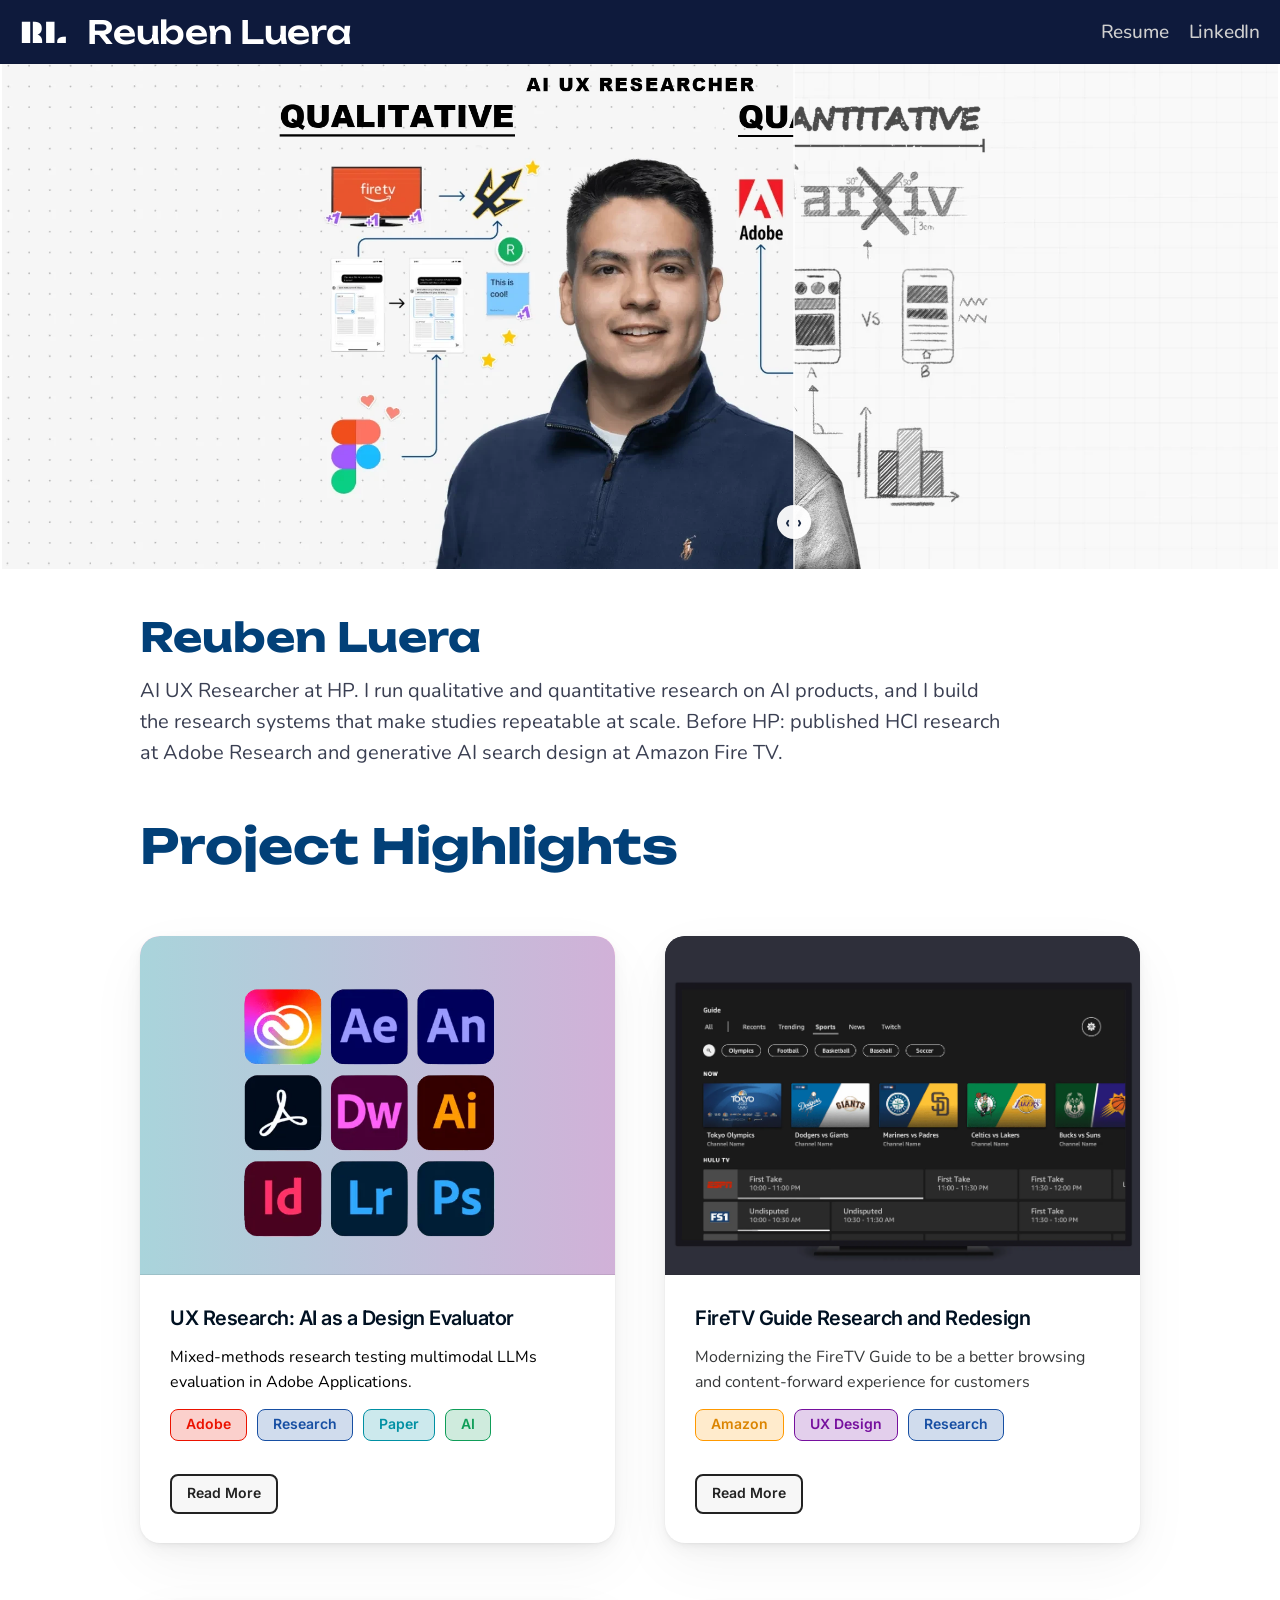
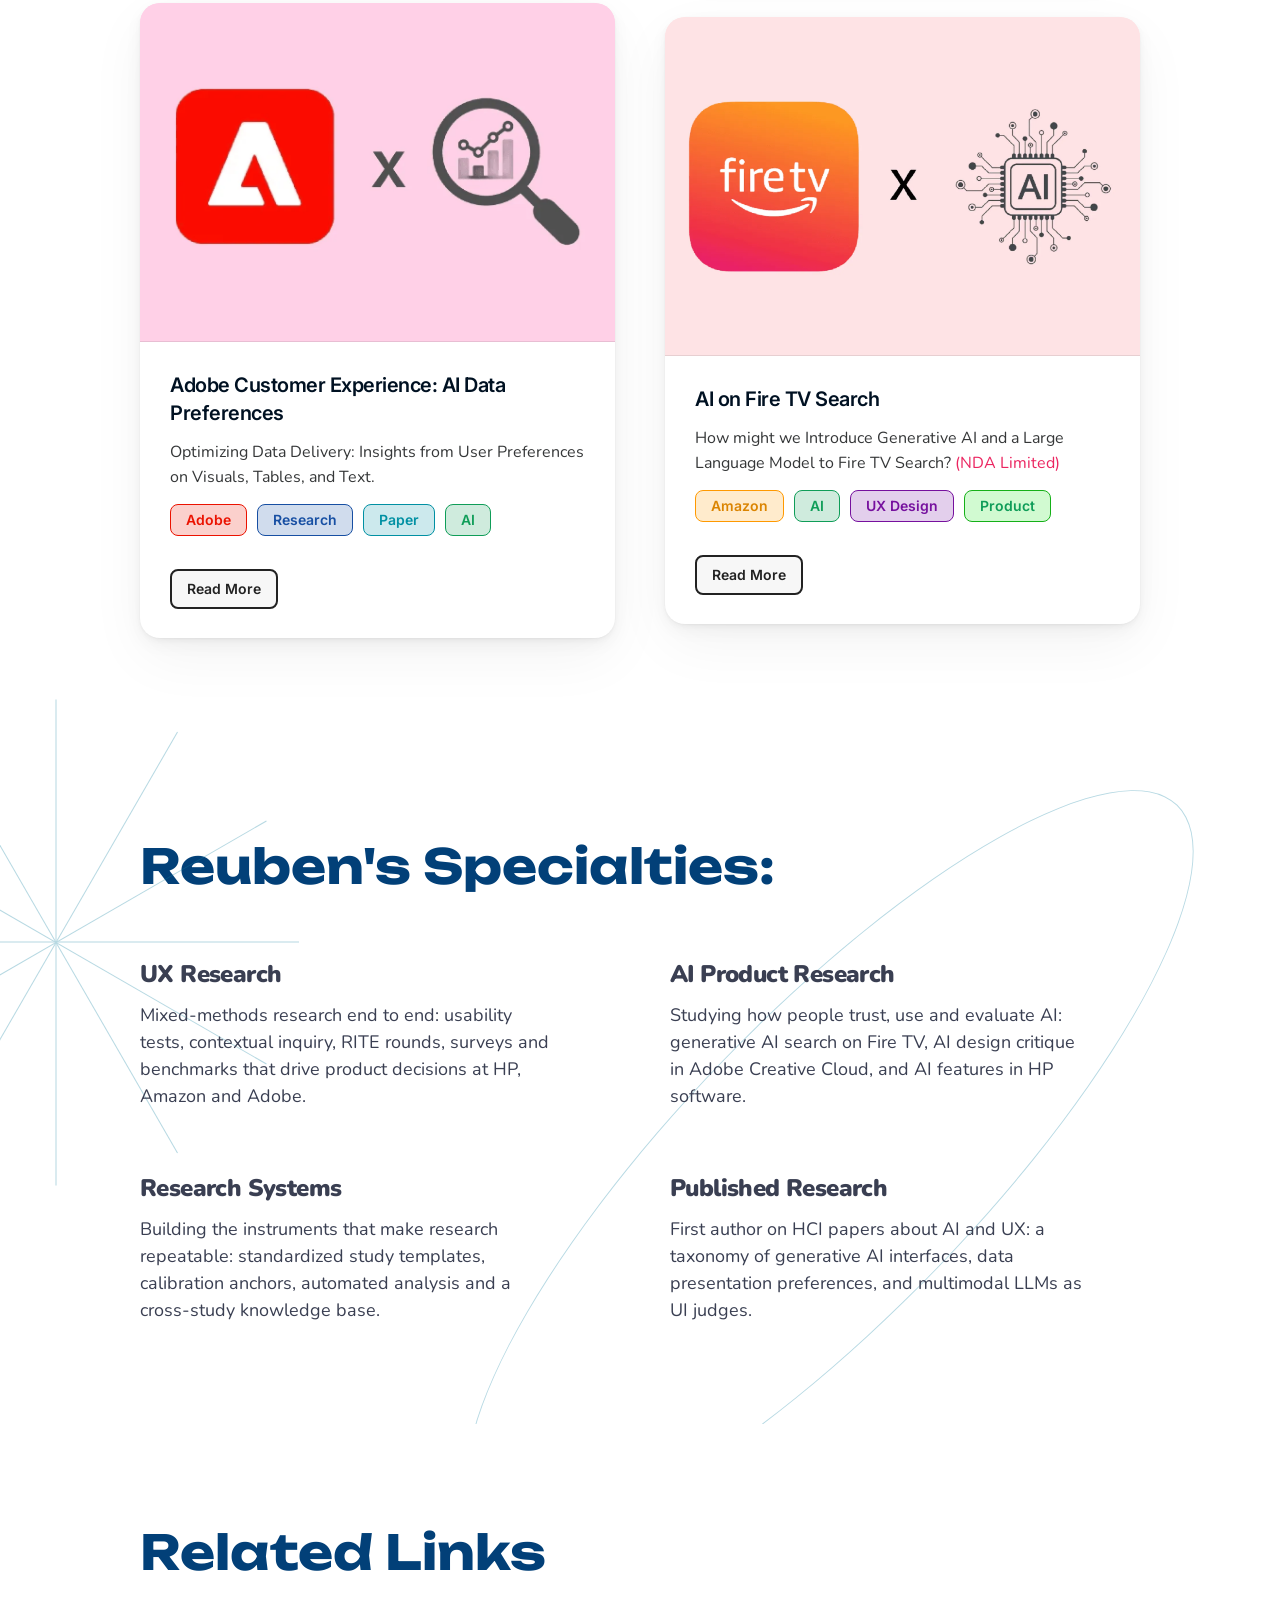
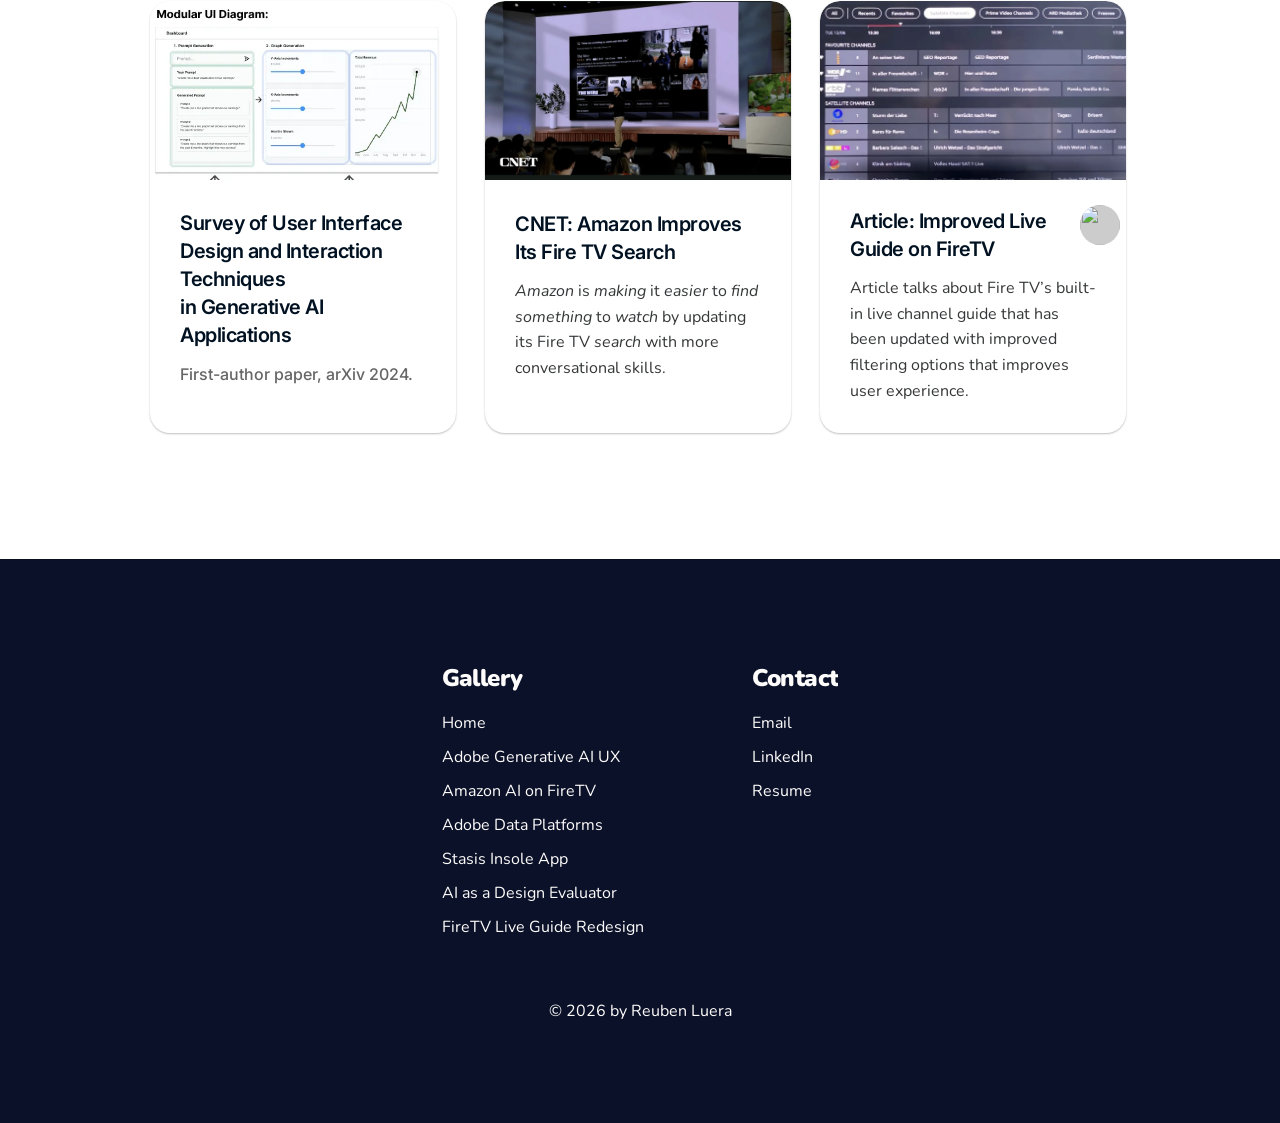
==== commit 0baab258: "Share image: restore the role caption, new URL so link previews refresh on every page Co-Authored-By" ====
--- a/index.html
+++ b/index.html
@@ -14,12 +14,12 @@
 <meta property="og:title" content="Reuben Luera Portfolio">
 <meta property="og:description" content="Reuben Luera: AI UX researcher. Qualitative and quantitative research on AI products at HP, published HCI research at Adobe Research, and generative AI search at Amazon Fire TV.">
 <meta property="og:url" content="https://benluera.github.io/portfolio/">
-<meta property="og:image" content="https://benluera.github.io/portfolio/assets/og.jpg">
+<meta property="og:image" content="https://benluera.github.io/portfolio/assets/og.jpg?v=2">
 <meta property="og:image:width" content="1200"><meta property="og:image:height" content="630">
 <meta name="twitter:card" content="summary_large_image">
 <meta name="twitter:title" content="Reuben Luera Portfolio">
 <meta name="twitter:description" content="Reuben Luera: AI UX researcher. Qualitative and quantitative research on AI products at HP, published HCI research at Adobe Research, and generative AI search at Amazon Fire TV.">
-<meta name="twitter:image" content="https://benluera.github.io/portfolio/assets/og.jpg">
+<meta name="twitter:image" content="https://benluera.github.io/portfolio/assets/og.jpg?v=2">
 <link rel="preconnect" href="https://fonts.googleapis.com"><link rel="preconnect" href="https://fonts.gstatic.com" crossorigin>
 <link rel="stylesheet" href="https://fonts.googleapis.com/css2?family=Inter:wght@400;500;600;700;800&family=Inter+Tight:wght@500;600;700&family=Montserrat:ital,wght@0,400;0,500;0,600;0,700;0,800;0,900;1,400&family=Nunito:ital,wght@0,400;0,500;0,600;0,700;0,800;0,900;1,400&family=Plaster&family=Unbounded:wght@400;500;600;700&display=swap">
 <link rel="stylesheet" href="assets/base.css?v=qq7">
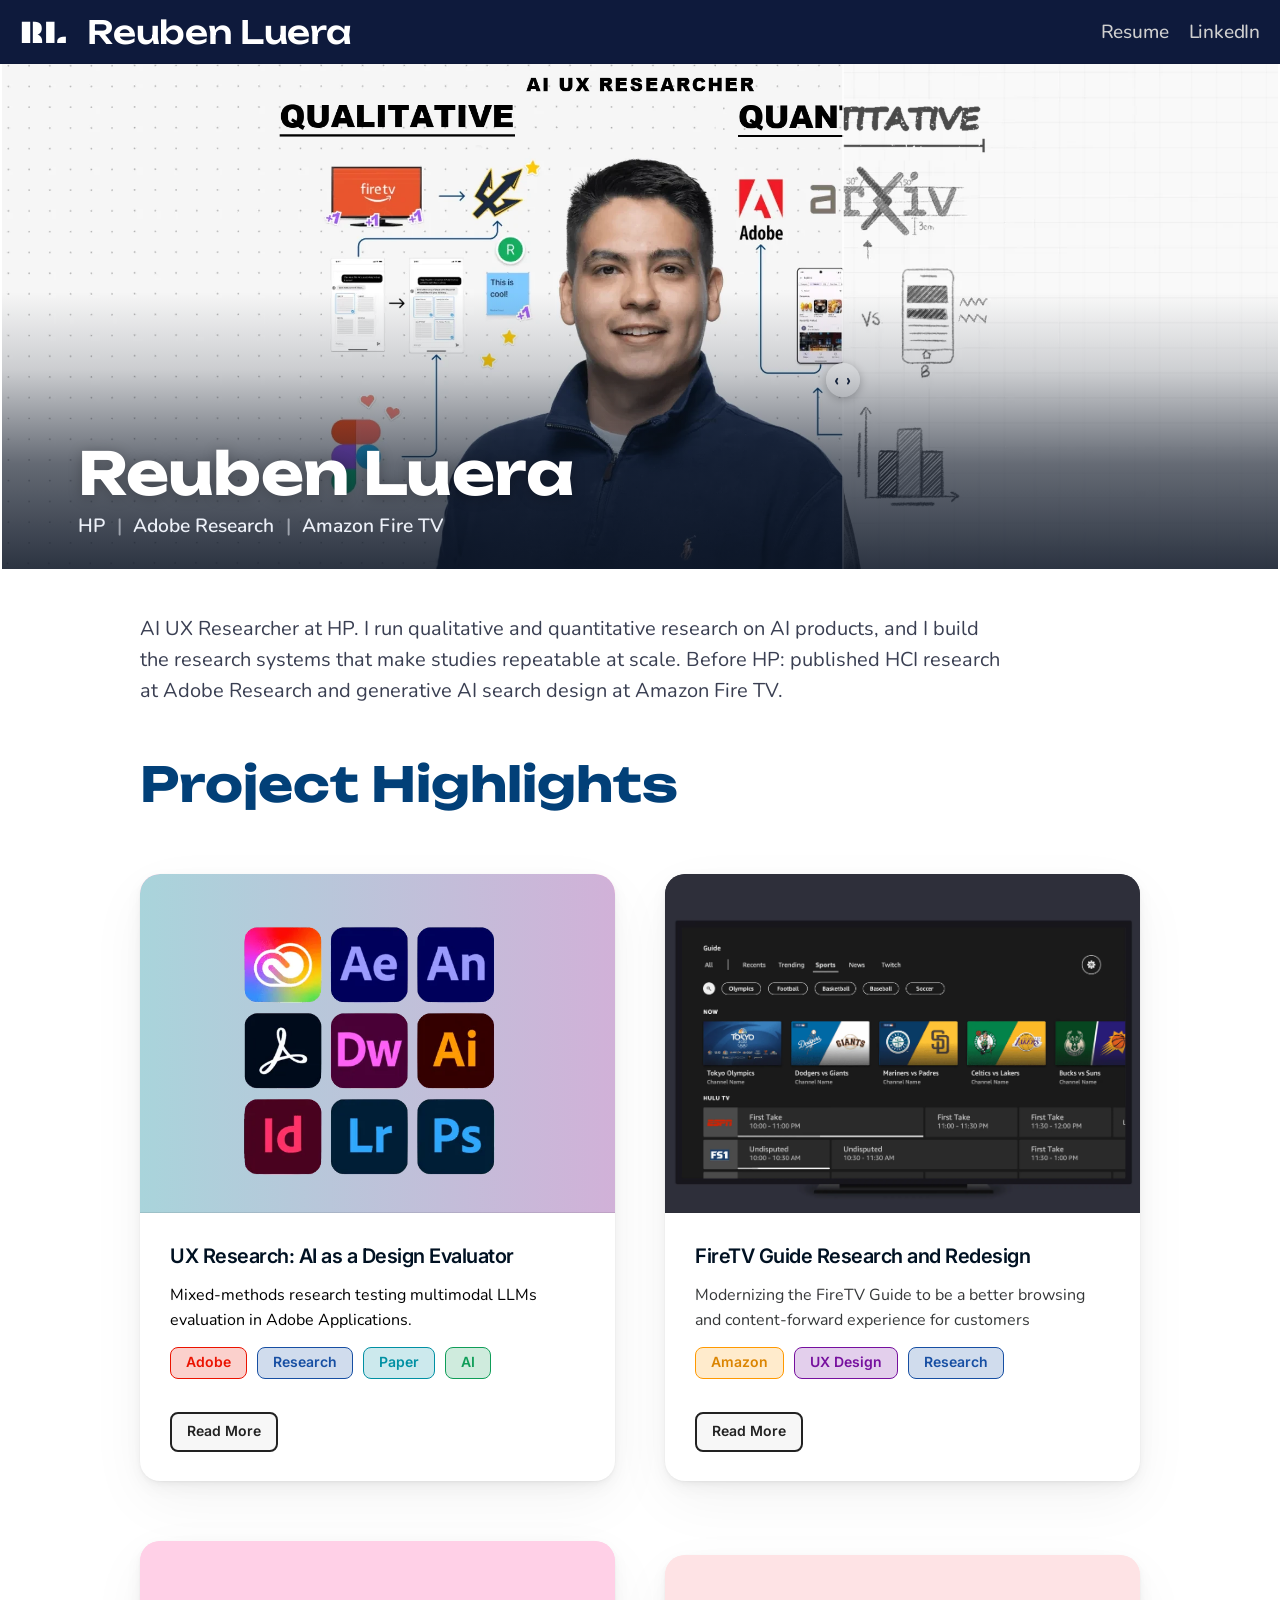
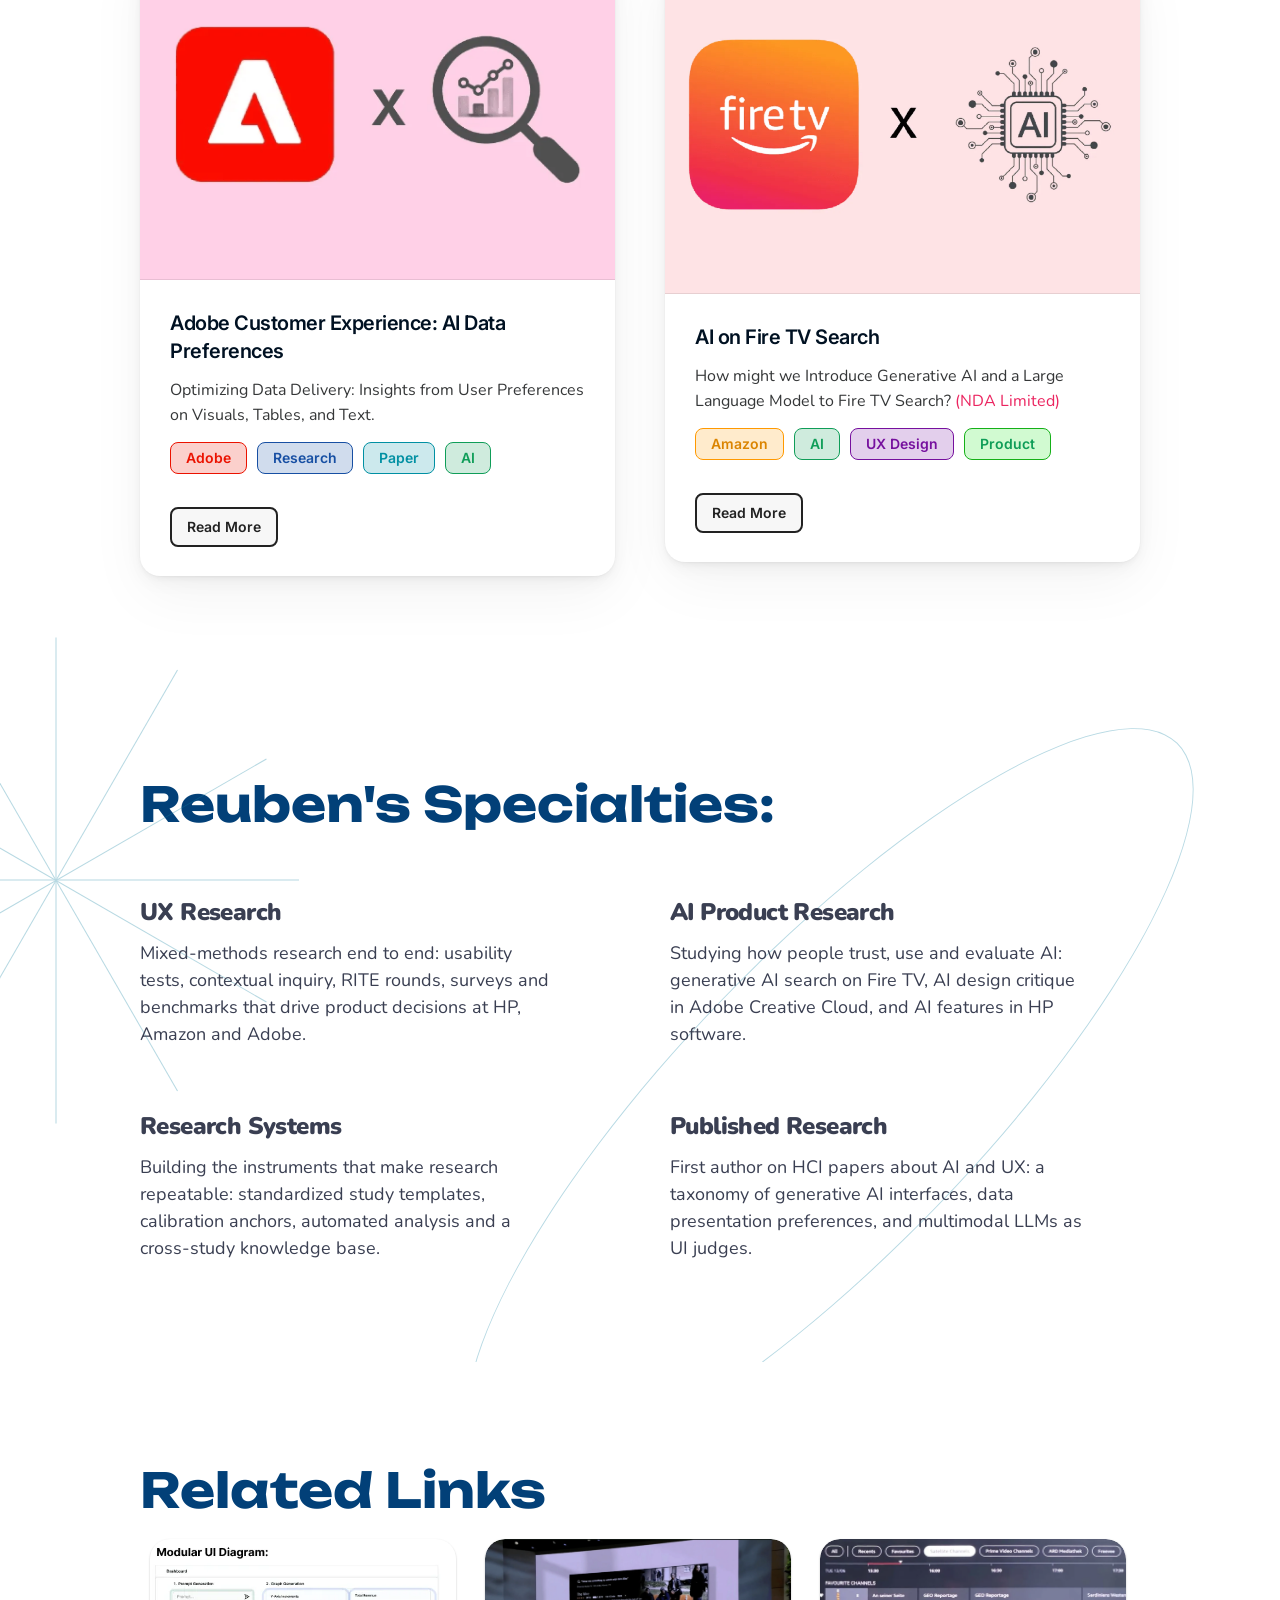
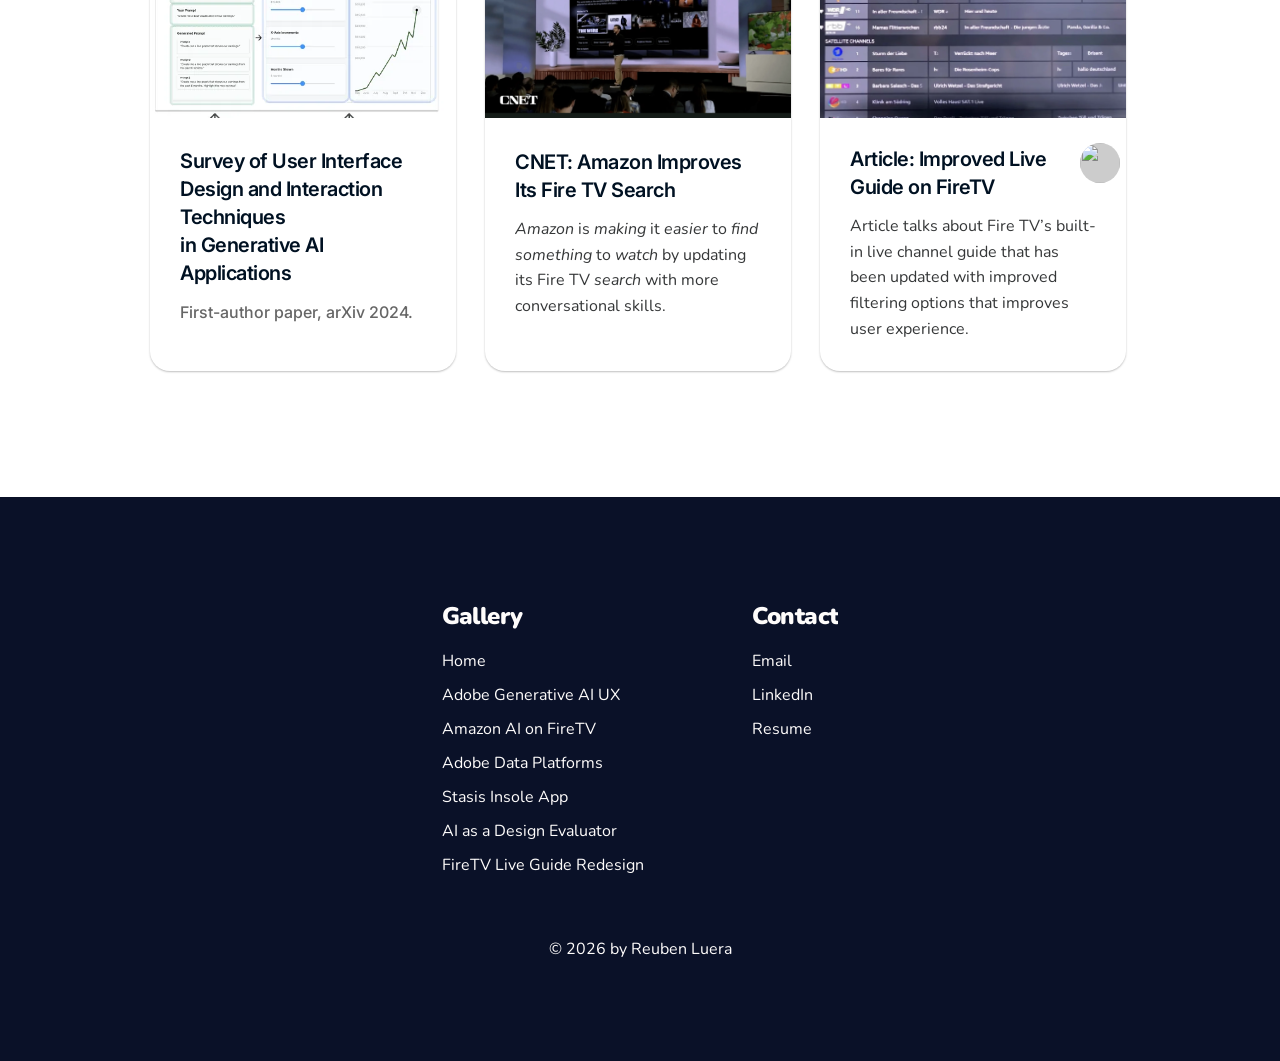
==== commit 72dbe5eb: "Experiment: poster-style hero with name and companies overlaid on the slider HTML overlay (real h1 t" ====
--- a/index.html
+++ b/index.html
@@ -22,7 +22,7 @@
 <meta name="twitter:image" content="https://benluera.github.io/portfolio/assets/og.jpg?v=2">
 <link rel="preconnect" href="https://fonts.googleapis.com"><link rel="preconnect" href="https://fonts.gstatic.com" crossorigin>
 <link rel="stylesheet" href="https://fonts.googleapis.com/css2?family=Inter:wght@400;500;600;700;800&family=Inter+Tight:wght@500;600;700&family=Montserrat:ital,wght@0,400;0,500;0,600;0,700;0,800;0,900;1,400&family=Nunito:ital,wght@0,400;0,500;0,600;0,700;0,800;0,900;1,400&family=Plaster&family=Unbounded:wght@400;500;600;700&display=swap">
-<link rel="stylesheet" href="assets/base.css?v=qq7">
+<link rel="stylesheet" href="assets/base.css?v=ho1">
 <style>
 .nvA6p4UUqO{position:relative;width:100%;height:auto;display:flex;flex-direction:column;justify-content:flex-start;align-items:center;gap:0px;background:rgb(254, 252, 251);overflow:hidden}
 .nlQNIJgDFj{position:fixed;left:0px;right:0px;top:0px;flex-shrink:0;height:64px;z-index:10}
@@ -564,7 +564,7 @@
 </style>
 </head>
 <body>
-<div class="nvA6p4UUqO"><div class="inst nlQNIJgDFj" data-instance data-component="Navigation 4"><div class="variant nlQNIJgDFj_Ta37niE7v" data-variant="Ta37niE7v"><div class="nObHOKABcv"><div class="nXviI0Y9OV"><a class="rt ndkblyniXS" href="./"><p>RL</p></a><a class="rt nVkGFjsyVC" href="./"><p>Reuben Luera</p></a></div></div><div class="nDPiUMCuep"><div class="nOT2uP1n9U"></div><div class="ni_y7MMljP"><a class="rt nHM8JUFKR8" href="https://drive.google.com/file/d/1-4WC2Kq7KHPikC_4yO-IUz8NMZVW1yvx/view?usp=sharing" target="_blank" rel="noopener"><p>Resume</p></a><a class="rt nD02a3BYnx" href="https://www.linkedin.com/in/reuben-luera/" target="_blank" rel="noopener"><p>LinkedIn</p></a></div></div></div><div class="variant nlQNIJgDFj_x9P66OzGx" data-variant="x9P66OzGx"><div class="nav-phone-links"><a href="https://drive.google.com/file/d/1-4WC2Kq7KHPikC_4yO-IUz8NMZVW1yvx/view?usp=sharing" target="_blank" rel="noopener">Resume</a><a href="https://www.linkedin.com/in/reuben-luera/" target="_blank" rel="noopener">LinkedIn</a></div><div class="nx9P66OzGxObHOKABcv"><div class="nx9P66OzGxXviI0Y9OV"><a class="rt nx9P66OzGxdkblyniXS" href="./"><p>RL</p></a><a class="rt nx9P66OzGxVkGFjsyVC" href="./"><p>Reuben Luera</p></a></div></div><div class="nx9P66OzGxDPiUMCuep"><div class="inst nx9P66OzGxiq1JCvODL" data-component="Links: Product"></div><div class="nx9P66OzGxOT2uP1n9U"></div><div class="nx9P66OzGxi_y7MMljP"><a class="rt nx9P66OzGxHM8JUFKR8" href="https://drive.google.com/file/d/1-4WC2Kq7KHPikC_4yO-IUz8NMZVW1yvx/view?usp=sharing" target="_blank" rel="noopener"><p>Resume</p></a><a class="rt nx9P66OzGxD02a3BYnx" href="https://www.linkedin.com/in/reuben-luera/" target="_blank" rel="noopener"><p>LinkedIn</p></a></div><div class="inst nx9P66OzGxJdBYxtasJ" data-component="Links: Resources"></div><div class="inst nx9P66OzGxxjlnjooMd" data-component="Links: Community"></div></div></div></div><div class="nbJl4YPxNB"><div class="nMbd5OdMxj"><div class="inst nc6zq_F9zd before-after" data-instance data-component="BeforeAfter" style="--pos:50%"><img class="ba-left" src="assets/images/hero-qual-quant-color.webp?v=3" alt="Reuben Luera, AI UX Researcher. Split portrait labeled Qualitative on the left and Quantitative on the right."><img class="ba-right" src="assets/images/hero-qual-quant-sketch.webp?v=3" alt=""><div class="ba-line"></div><input class="ba-range" type="range" min="0" max="100" value="50" aria-label="Compare"></div><div class="hero-intro"><h1>Reuben Luera</h1><p>AI UX Researcher at HP. I run qualitative and quantitative research on AI products, and I build the research systems that make studies repeatable at scale. Before HP: published HCI research at Adobe Research and generative AI search design at Amazon Fire TV.</p></div></div></div><div class="nIWrqHTkji"><div class="rt nyTndgTSx0"><h2>Project Highlights</h2></div><div class="nYycZgH4dD"><div class="inst nTnsw82KDW" data-instance data-component="Card"><a class="variant nTnsw82KDW_YEi3f_NM_" data-variant="YEi3f_NM_" href="mllmjudge/"><div class="nYEi3f_NM_YPnArTXVZ"><div class="nYEi3f_NM_EdpnKjpIN"><div class="nYEi3f_NM_bCOuGcbKQ" role="img" aria-label="Figure: Project Highlights"></div></div></div><div class="nYEi3f_NM_U0TUU7XFZ"><div class="rt nYEi3f_NM_srI__Fmmy"><h3>UX Research: AI as a Design Evaluator</h3></div><div class="rt nYEi3f_NM_foAq5zC_T"><p>Mixed-methods research testing multimodal LLMs evaluation in Adobe Applications.</p></div><div class="nYEi3f_NM_Lu4RU06_U"><button class="nYEi3f_NM_w8pEQqQ3s"><div class="rt nYEi3f_NM_itZlyiTNU"><p>Adobe</p></div></button><button class="nYEi3f_NM_MuwVS09m0"><div class="rt nYEi3f_NM_J2SQM0_gv"><p>Research</p></div></button><button class="nYEi3f_NM_BOkAE0vN0"><div class="rt nYEi3f_NM_CCWZikfdw"><p>Paper</p></div></button><button class="nYEi3f_NM_I0Na0LCwt"><div class="rt nYEi3f_NM_QroBZlQdn"><p>AI</p></div></button></div><div class="inst nYEi3f_NM_XKVEcJ_xk" data-instance data-component="Read more Button"><div class="variant nYEi3f_NM_XKVEcJ_xk_Sn5kPeTr0" data-variant="Sn5kPeTr0"><div class="rt nSn5kPeTr0IHy4gOEuU"><p>Read More</p></div></div></div></div></a><a class="variant nTnsw82KDW_BQ7REBfLw" data-variant="BQ7REBfLw" href="mllmjudge/"><div class="nBQ7REBfLwYPnArTXVZ"><div class="nBQ7REBfLwEdpnKjpIN"><div class="nBQ7REBfLwbCOuGcbKQ" role="img" aria-label="Figure: UX Research: AI as a Design Evaluator"></div></div></div><div class="nBQ7REBfLwU0TUU7XFZ"><div class="rt nBQ7REBfLwsrI__Fmmy"><h3>UX Research: AI as a Design Evaluator</h3></div><div class="rt nBQ7REBfLwfoAq5zC_T"><p>Mixed-methods research testing multimodal LLMs evaluation in Adobe Applications.</p></div><div class="nBQ7REBfLwLu4RU06_U"><button class="nBQ7REBfLww8pEQqQ3s"><div class="rt nBQ7REBfLwitZlyiTNU"><p>Adobe</p></div></button><button class="nBQ7REBfLwMuwVS09m0"><div class="rt nBQ7REBfLwJ2SQM0_gv"><p>Research</p></div></button><button class="nBQ7REBfLwBOkAE0vN0"><div class="rt nBQ7REBfLwCCWZikfdw"><p>Paper</p></div></button><button class="nBQ7REBfLwI0Na0LCwt"><div class="rt nBQ7REBfLwQroBZlQdn"><p>AI</p></div></button></div><div class="inst nBQ7REBfLwXKVEcJ_xk" data-instance data-component="Read more Button"><div class="variant nBQ7REBfLwXKVEcJ_xk_Bn1oOBSqa" data-variant="Bn1oOBSqa"><div class="rt nIHy4gOEuU"><p>Read More</p></div></div><div class="variant nBQ7REBfLwXKVEcJ_xk_y86CueWO_" data-variant="y86CueWO_"><div class="rt ny86CueWO_IHy4gOEuU"><p>Read More</p></div></div></div></div></a></div><div class="inst nevm9pJMn9" data-instance data-component="Card"><a class="variant nevm9pJMn9_JPomyDDf0" data-variant="JPomyDDf0" href="aiftv-2/"><div class="nJPomyDDf0YPnArTXVZ"><div class="nJPomyDDf0Gvytbhaiy" role="img" aria-label="Figure: UX Research: AI as a Design Evaluator"></div></div><div class="nJPomyDDf0U0TUU7XFZ"><div class="rt nJPomyDDf0srI__Fmmy"><h3>FireTV Guide Research and Redesign</h3></div><div class="rt nJPomyDDf0foAq5zC_T"><p>Modernizing the FireTV Guide to be a better browsing and content-forward experience for customers</p></div><div class="nJPomyDDf0Lu4RU06_U"><button class="nJPomyDDf0KfRNzQH7y"><div class="rt nJPomyDDf0pJMIOaBDW"><p>Amazon</p></div></button><button class="nJPomyDDf0jpQjS2kYt"><div class="rt nJPomyDDf0Nq6DZ0kDz"><p>UX Design</p></div></button><button class="nJPomyDDf0MuwVS09m0"><div class="rt nJPomyDDf0J2SQM0_gv"><p>Research</p></div></button></div><div class="inst nJPomyDDf0XKVEcJ_xk" data-instance data-component="Read more Button"><div class="variant nJPomyDDf0XKVEcJ_xk_Sn5kPeTr0" data-variant="Sn5kPeTr0"><div class="rt nSn5kPeTr0IHy4gOEuU"><p>Read More</p></div></div></div></div></a><a class="variant nevm9pJMn9_KJDtBRsJ9" data-variant="KJDtBRsJ9" href="aiftv-2/"><div class="nKJDtBRsJ9YPnArTXVZ"><div class="nKJDtBRsJ9Gvytbhaiy" role="img" aria-label="Figure: FireTV Guide Research and Redesign"></div></div><div class="nKJDtBRsJ9U0TUU7XFZ"><div class="rt nKJDtBRsJ9srI__Fmmy"><h3>FireTV Guide Research and Redesign</h3></div><div class="rt nKJDtBRsJ9foAq5zC_T"><p>Modernizing the FireTV Guide to be a better browsing and content-forward experience for customers</p></div><div class="nKJDtBRsJ9Lu4RU06_U"><button class="nKJDtBRsJ9KfRNzQH7y"><div class="rt nKJDtBRsJ9pJMIOaBDW"><p>Amazon</p></div></button><button class="nKJDtBRsJ9jpQjS2kYt"><div class="rt nKJDtBRsJ9Nq6DZ0kDz"><p>UX Design</p></div></button><button class="nKJDtBRsJ9MuwVS09m0"><div class="rt nKJDtBRsJ9J2SQM0_gv"><p>Research</p></div></button></div><div class="inst nKJDtBRsJ9XKVEcJ_xk" data-instance data-component="Read more Button"><div class="variant nKJDtBRsJ9XKVEcJ_xk_Bn1oOBSqa" data-variant="Bn1oOBSqa"><div class="rt nIHy4gOEuU"><p>Read More</p></div></div><div class="variant nKJDtBRsJ9XKVEcJ_xk_y86CueWO_" data-variant="y86CueWO_"><div class="rt ny86CueWO_IHy4gOEuU"><p>Read More</p></div></div></div></div></a></div></div><div class="ng4mm69FI1"><div class="inst ndTw_4PsgZ" data-instance data-component="Card"><a class="variant ndTw_4PsgZ_j5hLWVEib" data-variant="j5hLWVEib" href="optimizing/"><div class="nj5hLWVEibYPnArTXVZ"><div class="nj5hLWVEibGvytbhaiy" role="img" aria-label="Figure: FireTV Guide Research and Redesign"></div></div><div class="nj5hLWVEibU0TUU7XFZ"><div class="rt nj5hLWVEibsrI__Fmmy"><h3>Adobe Customer Experience: AI Data Preferences</h3></div><div class="rt nj5hLWVEibfoAq5zC_T"><p>Optimizing Data Delivery: Insights from User Preferences on Visuals, Tables, and Text.</p></div><div class="nj5hLWVEibLu4RU06_U"><button class="nj5hLWVEibw8pEQqQ3s"><div class="rt nj5hLWVEibitZlyiTNU"><p>Adobe</p></div></button><button class="nj5hLWVEibMuwVS09m0"><div class="rt nj5hLWVEibJ2SQM0_gv"><p>Research</p></div></button><button class="nj5hLWVEibBOkAE0vN0"><div class="rt nj5hLWVEibCCWZikfdw"><p>Paper</p></div></button><button class="nj5hLWVEibI0Na0LCwt"><div class="rt nj5hLWVEibQroBZlQdn"><p>AI</p></div></button></div><div class="inst nj5hLWVEibXKVEcJ_xk" data-instance data-component="Read more Button"><div class="variant nj5hLWVEibXKVEcJ_xk_Sn5kPeTr0" data-variant="Sn5kPeTr0"><div class="rt nSn5kPeTr0IHy4gOEuU"><p>Read More</p></div></div></div></div></a><a class="variant ndTw_4PsgZ_uJBEK4GE9" data-variant="uJBEK4GE9" href="optimizing/"><div class="nuJBEK4GE9YPnArTXVZ"><div class="nuJBEK4GE9Gvytbhaiy" role="img" aria-label="Figure: Adobe Customer Experience: AI Data Preferences"></div></div><div class="nuJBEK4GE9U0TUU7XFZ"><div class="rt nuJBEK4GE9srI__Fmmy"><h3>Adobe Customer Experience: AI Data Preferences</h3></div><div class="rt nuJBEK4GE9foAq5zC_T"><p>Optimizing Data Delivery: Insights from User Preferences on Visuals, Tables, and Text.</p></div><div class="nuJBEK4GE9Lu4RU06_U"><button class="nuJBEK4GE9w8pEQqQ3s"><div class="rt nuJBEK4GE9itZlyiTNU"><p>Adobe</p></div></button><button class="nuJBEK4GE9MuwVS09m0"><div class="rt nuJBEK4GE9J2SQM0_gv"><p>Research</p></div></button><button class="nuJBEK4GE9BOkAE0vN0"><div class="rt nuJBEK4GE9CCWZikfdw"><p>Paper</p></div></button><button class="nuJBEK4GE9I0Na0LCwt"><div class="rt nuJBEK4GE9QroBZlQdn"><p>AI</p></div></button></div><div class="inst nuJBEK4GE9XKVEcJ_xk" data-instance data-component="Read more Button"><div class="variant nuJBEK4GE9XKVEcJ_xk_Bn1oOBSqa" data-variant="Bn1oOBSqa"><div class="rt nIHy4gOEuU"><p>Read More</p></div></div><div class="variant nuJBEK4GE9XKVEcJ_xk_y86CueWO_" data-variant="y86CueWO_"><div class="rt ny86CueWO_IHy4gOEuU"><p>Read More</p></div></div></div></div></a></div><div class="inst nNQQDktcik" data-instance data-component="Card"><a class="variant nNQQDktcik_zKpzWK9U1" data-variant="zKpzWK9U1" href="aiftv/"><div class="nzKpzWK9U1YPnArTXVZ"><div class="nzKpzWK9U1Gvytbhaiy" role="img" aria-label="Figure: Adobe Customer Experience: AI Data Preferences"></div></div><div class="nzKpzWK9U1U0TUU7XFZ"><div class="rt nzKpzWK9U1srI__Fmmy"><h3>AI on Fire TV Search</h3></div><div class="rt nzKpzWK9U1foAq5zC_T"><p>How might we Introduce Generative AI and a Large Language Model to Fire TV Search? <span style="color:rgb(235, 37, 96)">(NDA Limited)</span></p></div><div class="nzKpzWK9U1Lu4RU06_U"><button class="nzKpzWK9U1KfRNzQH7y"><div class="rt nzKpzWK9U1pJMIOaBDW"><p>Amazon</p></div></button><button class="nzKpzWK9U1I0Na0LCwt"><div class="rt nzKpzWK9U1QroBZlQdn"><p>AI</p></div></button><button class="nzKpzWK9U1jpQjS2kYt"><div class="rt nzKpzWK9U1Nq6DZ0kDz"><p>UX Design</p></div></button><button class="nzKpzWK9U1CMFQTv3LN"><div class="rt nzKpzWK9U1KPjdi2VGD"><p>Product</p></div></button></div><div class="inst nzKpzWK9U1XKVEcJ_xk" data-instance data-component="Read more Button"><div class="variant nzKpzWK9U1XKVEcJ_xk_Sn5kPeTr0" data-variant="Sn5kPeTr0"><div class="rt nSn5kPeTr0IHy4gOEuU"><p>Read More</p></div></div></div></div></a><a class="variant nNQQDktcik_ivmprga4x" data-variant="ivmprga4x" href="aiftv/"><div class="nivmprga4xYPnArTXVZ"><div class="nivmprga4xGvytbhaiy" role="img" aria-label="Figure: AI on Fire TV Search"></div></div><div class="nivmprga4xU0TUU7XFZ"><div class="rt nivmprga4xsrI__Fmmy"><h3>AI on Fire TV Search</h3></div><div class="rt nivmprga4xfoAq5zC_T"><p>How might we Introduce Generative AI and a Large Language Model to Fire TV Search? <span style="color:rgb(235, 37, 96)">(NDA Limited)</span></p></div><div class="nivmprga4xLu4RU06_U"><button class="nivmprga4xKfRNzQH7y"><div class="rt nivmprga4xpJMIOaBDW"><p>Amazon</p></div></button><button class="nivmprga4xI0Na0LCwt"><div class="rt nivmprga4xQroBZlQdn"><p>AI</p></div></button><button class="nivmprga4xjpQjS2kYt"><div class="rt nivmprga4xNq6DZ0kDz"><p>UX Design</p></div></button><button class="nivmprga4xCMFQTv3LN"><div class="rt nivmprga4xKPjdi2VGD"><p>Product</p></div></button></div><div class="inst nivmprga4xXKVEcJ_xk" data-instance data-component="Read more Button"><div class="variant nivmprga4xXKVEcJ_xk_Bn1oOBSqa" data-variant="Bn1oOBSqa"><div class="rt nIHy4gOEuU"><p>Read More</p></div></div><div class="variant nivmprga4xXKVEcJ_xk_y86CueWO_" data-variant="y86CueWO_"><div class="rt ny86CueWO_IHy4gOEuU"><p>Read More</p></div></div></div></div></a></div></div></div><div class="nu819LNN5w"><div class="rt nXTihsQjj1"><h2>Reuben&#x27;s Specialties:</h2></div><div class="nJ7aakRI2A"><div class="neOUrByhQU"><div class="rt niHQtNsPX0"><h2>UX Research</h2></div><div class="rt nWnvtbm3vx"><p>Mixed-methods research end to end: usability tests, contextual inquiry, RITE rounds, surveys and benchmarks that drive product decisions at HP, Amazon and Adobe.</p></div></div><div class="nF___c2p4X"><div class="rt nWV8EMvyuf"><h2>AI Product Research</h2></div><div class="rt nLuE536VIq"><p>Studying how people trust, use and evaluate AI: generative AI search on Fire TV, AI design critique in Adobe Creative Cloud, and AI features in HP software.</p></div></div><div class="nk6rIrm1EP"><div class="rt nSifnk8UI_"><h2>Research Systems</h2></div><div class="rt ncUteRPi2Z"><p>Building the instruments that make research repeatable: standardized study templates, calibration anchors, automated analysis and a cross-study knowledge base.</p></div></div><div class="nZ5uAmNlef"><div class="rt nB0bdJ81an"><h2>Published Research</h2></div><div class="rt nNrjZbEo73"><p>First author on HCI papers about AI and UX: a taxonomy of generative AI interfaces, data presentation preferences, and multimodal LLMs as UI judges.</p></div></div><div class="nnXgXTR6Uy"></div><div class="nAUUtwLbwq"><div class="ntt90yurD_"></div><div class="ng8Ds1WdAc"></div><div class="niIcMUFmpa"></div><div class="nnN2vWdBgC"></div><div class="nGDe3MITj7"></div><div class="nYkqII0Shr"></div></div></div></div><div class="nNu7WDnfiU"><div class="nQRRlRV1js"><div class="rt nagAZ0PCSX"><h2>Related Links</h2></div><div class="inst nEgspn1MET carousel" data-instance data-component="Carousel" style="--gap:29px;--arrow-size:40px;--arrow-radius:40px;--arrow-pad:20px;--arrow-fill:rgba(0, 0, 0, 0.2);--track-pad:10px"><div class="carousel-track"><div class="inst nAJI_sTmRj" data-instance data-component="Card 2"><a class="variant nAJI_sTmRj_yP8RwTL82" data-variant="yP8RwTL82" href="https://arxiv.org/abs/2410.22370"><div class="nyP8RwTL82gq3QaVDPK" role="img" aria-label="Figure: Survey of User Interface Design and Interaction Techniques"></div><div class="nyP8RwTL82SeMC7gjNh"><div class="rt nyP8RwTL82q2tMERU6b"><h3>Survey of User Interface Design and Interaction Techniques</h3><h3>in Generative AI Applications</h3></div><div class="rt nyP8RwTL82KXQc1iMKM"><p>First-author paper, arXiv 2024.</p></div></div></a><a class="variant nAJI_sTmRj_QrHsQdJEP" data-variant="QrHsQdJEP" href="https://arxiv.org/abs/2410.22370"><div class="nQrHsQdJEPgq3QaVDPK" role="img" aria-label="Figure: Survey of User Interface Design and Interaction Techniques"></div><div class="nQrHsQdJEPSeMC7gjNh"><div class="rt nQrHsQdJEPq2tMERU6b"><h3>Survey of User Interface Design and Interaction Techniques</h3><h3>in Generative AI Applications</h3></div><div class="rt nQrHsQdJEPKXQc1iMKM"><p>First-author paper, arXiv 2024.</p></div></div></a></div><div class="inst nWtCBmdJjg" data-instance data-component="Card 2"><a class="variant nWtCBmdJjg_ILOQ4hLKS" data-variant="ILOQ4hLKS" href="https://www.cnet.com/videos/amazon-improves-its-fire-tv-search/" target="_blank" rel="noopener"><div class="nILOQ4hLKSgq3QaVDPK" role="img" aria-label="Figure: CNET: Amazon Improves Its Fire TV Search"></div><div class="nILOQ4hLKSSeMC7gjNh"><div class="rt nILOQ4hLKSq2tMERU6b"><h3>CNET: Amazon Improves Its Fire TV Search</h3></div><div class="rt nILOQ4hLKSKXQc1iMKM"><p><em>Amazon</em> is <em>making</em> it <em>easier</em> to <em>find something</em> to <em>watch</em> by updating its Fire TV <em>search</em> with more conversational skills.</p></div></div></a><a class="variant nWtCBmdJjg_ebx7whhVr" data-variant="ebx7whhVr" href="https://www.cnet.com/videos/amazon-improves-its-fire-tv-search/" target="_blank" rel="noopener"><div class="nebx7whhVrgq3QaVDPK" role="img" aria-label="Figure: CNET: Amazon Improves Its Fire TV Search"></div><div class="nebx7whhVrSeMC7gjNh"><div class="rt nebx7whhVrq2tMERU6b"><h3>CNET: Amazon Improves Its Fire TV Search</h3></div><div class="rt nebx7whhVrKXQc1iMKM"><p><em>Amazon</em> is <em>making</em> it <em>easier</em> to <em>find something</em> to <em>watch</em> by updating its Fire TV <em>search</em> with more conversational skills.</p></div></div></a></div><div class="inst nmayBF50sd" data-instance data-component="Card 2"><a class="variant nmayBF50sd_RNGqzo7D7" data-variant="RNGqzo7D7" href="https://www.aftvnews.com/fire-tvs-built-in-live-channel-guide-has-been-updated-with-improved-filtering-options/"><div class="nRNGqzo7D7gq3QaVDPK" role="img" aria-label="Figure: Article: Improved Live Guide on FireTV"></div><div class="nRNGqzo7D7SeMC7gjNh"><div class="rt nRNGqzo7D7q2tMERU6b"><h3>Article: Improved Live Guide on FireTV</h3></div><div class="rt nRNGqzo7D7KXQc1iMKM"><p>Article talks about Fire TV’s built-in live channel guide that has been updated with improved filtering options that improves user experience.</p></div></div></a><a class="variant nmayBF50sd_TnkrVVtuz" data-variant="TnkrVVtuz" href="https://www.aftvnews.com/fire-tvs-built-in-live-channel-guide-has-been-updated-with-improved-filtering-options/"><div class="nTnkrVVtuzgq3QaVDPK" role="img" aria-label="Figure: Article: Improved Live Guide on FireTV"></div><div class="nTnkrVVtuzSeMC7gjNh"><div class="rt nTnkrVVtuzq2tMERU6b"><h3>Article: Improved Live Guide on FireTV</h3></div><div class="rt nTnkrVVtuzKXQc1iMKM"><p>Article talks about Fire TV’s built-in live channel guide that has been updated with improved filtering options that improves user experience.</p></div></div></a></div><div class="inst nVlPK11xLf" data-instance data-component="Card 2"><a class="variant nVlPK11xLf_n0vyjMB6q" data-variant="n0vyjMB6q" href="https://research.adobe.com/news/gem-fellows-career-shifts-at-adobe-research/"><div class="ngq3QaVDPK" role="img" aria-label="Figure: Adobe Research: GEM Fellows&#x27; Experience"></div><div class="nSeMC7gjNh"><div class="rt nq2tMERU6b"><h3>Adobe Research: GEM Fellows&#x27; Experience</h3></div><div class="rt nKXQc1iMKM"><p>An inside interview at how GEM Fellows are making new discoveries, and big career shifts, at Adobe Research now and in the future</p></div></div></a><a class="variant nVlPK11xLf_xy_rqwukj" data-variant="xy_rqwukj" href="https://research.adobe.com/news/gem-fellows-career-shifts-at-adobe-research/"><div class="nxy_rqwukjgq3QaVDPK" role="img" aria-label="Figure: Adobe Research: GEM Fellows&#x27; Experience"></div><div class="nxy_rqwukjSeMC7gjNh"><div class="rt nxy_rqwukjq2tMERU6b"><h3>Adobe Research: GEM Fellows&#x27; Experience</h3></div><div class="rt nxy_rqwukjKXQc1iMKM"><p>An inside interview at how GEM Fellows are making new discoveries, and big career shifts, at Adobe Research now and in the future</p></div></div></a></div><div class="inst nbakmA86wN" data-instance data-component="Card 2"><a class="variant nbakmA86wN_fgtHtOY1f" data-variant="fgtHtOY1f" href="https://www.linkedin.com/posts/adobe_adobelife-activity-7381744840864124929-pdTQ?utm_source=share&amp;utm_medium=member_desktop&amp;rcm=ACoAACwvR_8BHjePMz2hO_xk6o689smtzLDTbwc" target="_blank" rel="noopener"><div class="nfgtHtOY1fgq3QaVDPK" role="img" aria-label="Figure: Adobe Life: Achievement Spotlight"></div><div class="nfgtHtOY1fSeMC7gjNh"><div class="rt nfgtHtOY1fq2tMERU6b"><h3>Adobe Life: <br>Achievement Spotlight</h3></div><div class="rt nfgtHtOY1fKXQc1iMKM"><p>&quot;From zero research experience to presenting his own research at an international conference. That’s been the journey for Adobe Research intern Reuben Luera…&quot;</p></div></div></a><a class="variant nbakmA86wN_DnjuPTQsV" data-variant="DnjuPTQsV" href="https://www.linkedin.com/posts/adobe_adobelife-activity-7381744840864124929-pdTQ?utm_source=share&amp;utm_medium=member_desktop&amp;rcm=ACoAACwvR_8BHjePMz2hO_xk6o689smtzLDTbwc" target="_blank" rel="noopener"><div class="nDnjuPTQsVgq3QaVDPK" role="img" aria-label="Figure: Adobe Life: Achievement Spotlight"></div><div class="nDnjuPTQsVSeMC7gjNh"><div class="rt nDnjuPTQsVq2tMERU6b"><h3>Adobe Life: <br>Achievement Spotlight</h3></div><div class="rt nDnjuPTQsVKXQc1iMKM"><p>&quot;From zero research experience to presenting his own research at an international conference. That’s been the journey for Adobe Research intern Reuben Luera…&quot;</p></div></div></a></div><div class="inst nBAQCFKot7" data-instance data-component="Card 2"><a class="variant nBAQCFKot7_pnt31bpxh" data-variant="pnt31bpxh" href="https://www.instagram.com/p/CUqmEHJPgy6/?igsh=MzRlODBiNWFlZA==" target="_blank" rel="noopener"><div class="npnt31bpxhgq3QaVDPK" role="img" aria-label="Figure: Friends of Figma Panel: Ask a UX Design Intern"></div><div class="npnt31bpxhSeMC7gjNh"><div class="rt npnt31bpxhq2tMERU6b"><h3>Friends of Figma Panel: Ask a UX Design Intern</h3></div><div class="rt npnt31bpxhKXQc1iMKM"><p>A Former Intern panel will answer questions you have on Friends of Figma&#x27;s first virtual event, &quot;Ask a UX Design Intern.&quot;</p></div></div></a><a class="variant nBAQCFKot7_ZBG1hEGly" data-variant="ZBG1hEGly" href="https://www.instagram.com/p/CUqmEHJPgy6/?igsh=MzRlODBiNWFlZA==" target="_blank" rel="noopener"><div class="nZBG1hEGlygq3QaVDPK" role="img" aria-label="Figure: Friends of Figma Panel: Ask a UX Design Intern"></div><div class="nZBG1hEGlySeMC7gjNh"><div class="rt nZBG1hEGlyq2tMERU6b"><h3>Friends of Figma Panel: Ask a UX Design Intern</h3></div><div class="rt nZBG1hEGlyKXQc1iMKM"><p>A Former Intern panel will answer questions you have on Friends of Figma&#x27;s first virtual event, &quot;Ask a UX Design Intern.&quot;</p></div></div></a></div></div><button class="car-btn car-prev" aria-label="Previous"><img src="assets/images/6tTbkXggWgQCAJ4DO2QEdXXmgM.svg" alt="" width="40" height="40"></button><button class="car-btn car-next" aria-label="Next"><img src="assets/images/11KSGbIZoRSg4pjdnUoif6MKHI.svg" alt="" width="40" height="40"></button></div></div></div><div class="inst nvX6TNWpYy" data-instance data-component="Footer"><div class="variant nvX6TNWpYy_fjMc43YoF" data-variant="fjMc43YoF"><div class="nePy9C0EDZ"><div class="nWdflHQpew"><div class="rt nS_Aza2TGs"><p>Gallery</p></div><div class="nmah2Uvv0M"><a class="rt nikoF5H0hH" href="./"><p>Home</p></a><a class="rt nw_UgKHZL5" href="survey/"><p>Adobe Generative AI UX</p></a><a class="rt nQmYWEWmqh" href="aiftv/"><p>Amazon AI on FireTV </p></a><a class="rt nqkWkVobJY" href="optimizing/"><p>Adobe Data Platforms</p></a><a class="rt ndkq2eQh4f" href="stasis/"><p>Stasis Insole App</p></a><a class="rt ndkq2eQh4f" href="mllmjudge/"><p>AI as a Design Evaluator</p></a><a class="rt ndkq2eQh4f" href="aiftv-2/"><p>FireTV Live Guide Redesign</p></a></div></div><div class="nHaTRU4PDT"><div class="rt nzrnhSoIMz"><p>Contact</p></div><div class="nv1gR5C3HJ"><a class="rt nY0LTVhZ7c" href="mailto:benluera@gmail.com" target="_blank" rel="noopener"><p>Email</p></a><a class="rt nNHWxEOAcc" href="https://www.linkedin.com/in/reuben-luera/" target="_blank" rel="noopener"><p>LinkedIn</p></a><a class="rt nyNUcHU0ae" href="https://drive.google.com/file/d/1-4WC2Kq7KHPikC_4yO-IUz8NMZVW1yvx/view?usp=sharing" target="_blank" rel="noopener"><p>Resume</p></a></div></div></div><div class="nMWJNcbJWX"><div class="rt nUcZFVxcfo"><p>© 2026 by Reuben Luera</p></div></div></div><div class="variant nvX6TNWpYy_sOCrE0xPT" data-variant="sOCrE0xPT"><div class="nsOCrE0xPTePy9C0EDZ"><div class="nsOCrE0xPTWdflHQpew"><div class="rt nsOCrE0xPTS_Aza2TGs"><p>Gallery</p></div><div class="nsOCrE0xPTmah2Uvv0M"><a class="rt nsOCrE0xPTikoF5H0hH" href="./"><p>Home</p></a><a class="rt nsOCrE0xPTPsgKB3hV1" href="survey/"><p>Adobe Generative AI UX</p></a><a class="rt nsOCrE0xPTw_UgKHZL5" href="aiftv/"><p>Amazon AI on FireTV </p></a><a class="rt nsOCrE0xPTQmYWEWmqh" href="optimizing/"><p>Adobe Data Platforms</p></a><a class="rt nsOCrE0xPTdkq2eQh4f" href="stasis/"><p>Stasis Insole App</p></a><a class="rt nsOCrE0xPTdkq2eQh4f" href="mllmjudge/"><p>AI as a Design Evaluator</p></a><a class="rt nsOCrE0xPTdkq2eQh4f" href="aiftv-2/"><p>FireTV Live Guide Redesign</p></a></div></div><div class="nsOCrE0xPTHaTRU4PDT"><div class="rt nsOCrE0xPTzrnhSoIMz"><p>Contact</p></div><div class="nsOCrE0xPTv1gR5C3HJ"><a class="rt nsOCrE0xPTY0LTVhZ7c" href="mailto:benluera@gmail.com" target="_blank" rel="noopener"><p>Email</p></a><a class="rt nsOCrE0xPTNHWxEOAcc" href="https://www.linkedin.com/in/reuben-luera/" target="_blank" rel="noopener"><p>LinkedIn</p></a><a class="rt nsOCrE0xPTyNUcHU0ae" href="https://drive.google.com/file/d/1-4WC2Kq7KHPikC_4yO-IUz8NMZVW1yvx/view?usp=sharing" target="_blank" rel="noopener"><p>Resume</p></a></div></div></div><div class="nsOCrE0xPTMWJNcbJWX"><div class="rt nsOCrE0xPTUcZFVxcfo"><p>© 2026 by Reuben Luera</p></div></div></div><div class="variant nvX6TNWpYy_wBDK0Rmvs" data-variant="wBDK0Rmvs"><div class="nwBDK0RmvsePy9C0EDZ"><div class="nwBDK0RmvsWdflHQpew"><div class="rt nwBDK0RmvsS_Aza2TGs"><p>Gallery</p></div><div class="nwBDK0Rmvsmah2Uvv0M"><a class="rt nwBDK0RmvsikoF5H0hH" href="./"><p>Home</p></a><a class="rt nwBDK0Rmvsw_UgKHZL5" href="survey/"><p>Adobe Generative AI UX</p></a><a class="rt nwBDK0RmvsQmYWEWmqh" href="aiftv/"><p>Amazon AI on FireTV </p></a><a class="rt nwBDK0RmvsqkWkVobJY" href="optimizing/"><p>Adobe Data Platforms</p></a><a class="rt nwBDK0Rmvsdkq2eQh4f" href="stasis/"><p>Stasis Insole App</p></a><a class="rt nwBDK0Rmvsdkq2eQh4f" href="mllmjudge/"><p>AI as a Design Evaluator</p></a><a class="rt nwBDK0Rmvsdkq2eQh4f" href="aiftv-2/"><p>FireTV Live Guide Redesign</p></a></div></div><div class="nwBDK0RmvsHaTRU4PDT"><div class="rt nwBDK0RmvszrnhSoIMz"><p>Contact</p></div><div class="nwBDK0Rmvsv1gR5C3HJ"><a class="rt nwBDK0RmvsY0LTVhZ7c" href="mailto:benluera@gmail.com" target="_blank" rel="noopener"><p>Email</p></a><a class="rt nwBDK0RmvsNHWxEOAcc" href="https://www.linkedin.com/in/reuben-luera/" target="_blank" rel="noopener"><p>LinkedIn</p></a><a class="rt nwBDK0RmvsyNUcHU0ae" href="https://drive.google.com/file/d/1-4WC2Kq7KHPikC_4yO-IUz8NMZVW1yvx/view?usp=sharing" target="_blank" rel="noopener"><p>Resume</p></a></div></div></div><div class="nwBDK0RmvsMWJNcbJWX"><div class="rt nwBDK0RmvsUcZFVxcfo"><p>© 2026 by Reuben Luera</p></div></div></div><div class="variant nvX6TNWpYy_axIoftzp1" data-variant="axIoftzp1"><div class="naxIoftzp1ePy9C0EDZ"><div class="naxIoftzp1WdflHQpew"><div class="rt naxIoftzp1S_Aza2TGs"><p>Gallery</p></div><div class="naxIoftzp1mah2Uvv0M"><a class="rt naxIoftzp1ikoF5H0hH" href="./"><p>Home</p></a><a class="rt naxIoftzp1trVZ0mjTp" href="survey/"><p>Adobe Generative AI UX</p></a><a class="rt naxIoftzp1w_UgKHZL5" href="aiftv/"><p>Amazon AI on FireTV </p></a><a class="rt naxIoftzp1QmYWEWmqh" href="optimizing/"><p>Adobe Data Platforms</p></a><a class="rt naxIoftzp1dkq2eQh4f" href="stasis/"><p>Stasis Insole App</p></a><a class="rt naxIoftzp1dkq2eQh4f" href="mllmjudge/"><p>AI as a Design Evaluator</p></a><a class="rt naxIoftzp1dkq2eQh4f" href="aiftv-2/"><p>FireTV Live Guide Redesign</p></a></div></div><div class="naxIoftzp1HaTRU4PDT"><div class="rt naxIoftzp1zrnhSoIMz"><p>Contact</p></div><div class="naxIoftzp1v1gR5C3HJ"><a class="rt naxIoftzp1Y0LTVhZ7c" href="mailto:benluera@gmail.com" target="_blank" rel="noopener"><p>Email</p></a><a class="rt naxIoftzp1NHWxEOAcc" href="https://www.linkedin.com/in/reuben-luera/" target="_blank" rel="noopener"><p>LinkedIn</p></a><a class="rt naxIoftzp1yNUcHU0ae" href="https://drive.google.com/file/d/1-4WC2Kq7KHPikC_4yO-IUz8NMZVW1yvx/view?usp=sharing" target="_blank" rel="noopener"><p>Resume</p></a></div></div></div><div class="naxIoftzp1MWJNcbJWX"><div class="rt naxIoftzp1UcZFVxcfo"><p>© 2026 by Reuben Luera</p></div></div></div></div></div>
+<div class="nvA6p4UUqO"><div class="inst nlQNIJgDFj" data-instance data-component="Navigation 4"><div class="variant nlQNIJgDFj_Ta37niE7v" data-variant="Ta37niE7v"><div class="nObHOKABcv"><div class="nXviI0Y9OV"><a class="rt ndkblyniXS" href="./"><p>RL</p></a><a class="rt nVkGFjsyVC" href="./"><p>Reuben Luera</p></a></div></div><div class="nDPiUMCuep"><div class="nOT2uP1n9U"></div><div class="ni_y7MMljP"><a class="rt nHM8JUFKR8" href="https://drive.google.com/file/d/1-4WC2Kq7KHPikC_4yO-IUz8NMZVW1yvx/view?usp=sharing" target="_blank" rel="noopener"><p>Resume</p></a><a class="rt nD02a3BYnx" href="https://www.linkedin.com/in/reuben-luera/" target="_blank" rel="noopener"><p>LinkedIn</p></a></div></div></div><div class="variant nlQNIJgDFj_x9P66OzGx" data-variant="x9P66OzGx"><div class="nav-phone-links"><a href="https://drive.google.com/file/d/1-4WC2Kq7KHPikC_4yO-IUz8NMZVW1yvx/view?usp=sharing" target="_blank" rel="noopener">Resume</a><a href="https://www.linkedin.com/in/reuben-luera/" target="_blank" rel="noopener">LinkedIn</a></div><div class="nx9P66OzGxObHOKABcv"><div class="nx9P66OzGxXviI0Y9OV"><a class="rt nx9P66OzGxdkblyniXS" href="./"><p>RL</p></a><a class="rt nx9P66OzGxVkGFjsyVC" href="./"><p>Reuben Luera</p></a></div></div><div class="nx9P66OzGxDPiUMCuep"><div class="inst nx9P66OzGxiq1JCvODL" data-component="Links: Product"></div><div class="nx9P66OzGxOT2uP1n9U"></div><div class="nx9P66OzGxi_y7MMljP"><a class="rt nx9P66OzGxHM8JUFKR8" href="https://drive.google.com/file/d/1-4WC2Kq7KHPikC_4yO-IUz8NMZVW1yvx/view?usp=sharing" target="_blank" rel="noopener"><p>Resume</p></a><a class="rt nx9P66OzGxD02a3BYnx" href="https://www.linkedin.com/in/reuben-luera/" target="_blank" rel="noopener"><p>LinkedIn</p></a></div><div class="inst nx9P66OzGxJdBYxtasJ" data-component="Links: Resources"></div><div class="inst nx9P66OzGxxjlnjooMd" data-component="Links: Community"></div></div></div></div><div class="nbJl4YPxNB"><div class="nMbd5OdMxj"><div class="hero-wrap"><div class="inst nc6zq_F9zd before-after" data-instance data-component="BeforeAfter" style="--pos:50%"><img class="ba-left" src="assets/images/hero-qual-quant-color.webp?v=3" alt="Reuben Luera, AI UX Researcher. Split portrait labeled Qualitative on the left and Quantitative on the right."><img class="ba-right" src="assets/images/hero-qual-quant-sketch.webp?v=3" alt=""><div class="ba-line"></div><input class="ba-range" type="range" min="0" max="100" value="50" aria-label="Compare"></div><div class="hero-overlay"><h1>Reuben Luera</h1><p class="hero-tag">HP<span class="sep">|</span>Adobe Research<span class="sep">|</span>Amazon Fire TV</p></div></div><div class="hero-lead"><p>AI UX Researcher at HP. I run qualitative and quantitative research on AI products, and I build the research systems that make studies repeatable at scale. Before HP: published HCI research at Adobe Research and generative AI search design at Amazon Fire TV.</p></div></div></div><div class="nIWrqHTkji"><div class="rt nyTndgTSx0"><h2>Project Highlights</h2></div><div class="nYycZgH4dD"><div class="inst nTnsw82KDW" data-instance data-component="Card"><a class="variant nTnsw82KDW_YEi3f_NM_" data-variant="YEi3f_NM_" href="mllmjudge/"><div class="nYEi3f_NM_YPnArTXVZ"><div class="nYEi3f_NM_EdpnKjpIN"><div class="nYEi3f_NM_bCOuGcbKQ" role="img" aria-label="Figure: Project Highlights"></div></div></div><div class="nYEi3f_NM_U0TUU7XFZ"><div class="rt nYEi3f_NM_srI__Fmmy"><h3>UX Research: AI as a Design Evaluator</h3></div><div class="rt nYEi3f_NM_foAq5zC_T"><p>Mixed-methods research testing multimodal LLMs evaluation in Adobe Applications.</p></div><div class="nYEi3f_NM_Lu4RU06_U"><button class="nYEi3f_NM_w8pEQqQ3s"><div class="rt nYEi3f_NM_itZlyiTNU"><p>Adobe</p></div></button><button class="nYEi3f_NM_MuwVS09m0"><div class="rt nYEi3f_NM_J2SQM0_gv"><p>Research</p></div></button><button class="nYEi3f_NM_BOkAE0vN0"><div class="rt nYEi3f_NM_CCWZikfdw"><p>Paper</p></div></button><button class="nYEi3f_NM_I0Na0LCwt"><div class="rt nYEi3f_NM_QroBZlQdn"><p>AI</p></div></button></div><div class="inst nYEi3f_NM_XKVEcJ_xk" data-instance data-component="Read more Button"><div class="variant nYEi3f_NM_XKVEcJ_xk_Sn5kPeTr0" data-variant="Sn5kPeTr0"><div class="rt nSn5kPeTr0IHy4gOEuU"><p>Read More</p></div></div></div></div></a><a class="variant nTnsw82KDW_BQ7REBfLw" data-variant="BQ7REBfLw" href="mllmjudge/"><div class="nBQ7REBfLwYPnArTXVZ"><div class="nBQ7REBfLwEdpnKjpIN"><div class="nBQ7REBfLwbCOuGcbKQ" role="img" aria-label="Figure: UX Research: AI as a Design Evaluator"></div></div></div><div class="nBQ7REBfLwU0TUU7XFZ"><div class="rt nBQ7REBfLwsrI__Fmmy"><h3>UX Research: AI as a Design Evaluator</h3></div><div class="rt nBQ7REBfLwfoAq5zC_T"><p>Mixed-methods research testing multimodal LLMs evaluation in Adobe Applications.</p></div><div class="nBQ7REBfLwLu4RU06_U"><button class="nBQ7REBfLww8pEQqQ3s"><div class="rt nBQ7REBfLwitZlyiTNU"><p>Adobe</p></div></button><button class="nBQ7REBfLwMuwVS09m0"><div class="rt nBQ7REBfLwJ2SQM0_gv"><p>Research</p></div></button><button class="nBQ7REBfLwBOkAE0vN0"><div class="rt nBQ7REBfLwCCWZikfdw"><p>Paper</p></div></button><button class="nBQ7REBfLwI0Na0LCwt"><div class="rt nBQ7REBfLwQroBZlQdn"><p>AI</p></div></button></div><div class="inst nBQ7REBfLwXKVEcJ_xk" data-instance data-component="Read more Button"><div class="variant nBQ7REBfLwXKVEcJ_xk_Bn1oOBSqa" data-variant="Bn1oOBSqa"><div class="rt nIHy4gOEuU"><p>Read More</p></div></div><div class="variant nBQ7REBfLwXKVEcJ_xk_y86CueWO_" data-variant="y86CueWO_"><div class="rt ny86CueWO_IHy4gOEuU"><p>Read More</p></div></div></div></div></a></div><div class="inst nevm9pJMn9" data-instance data-component="Card"><a class="variant nevm9pJMn9_JPomyDDf0" data-variant="JPomyDDf0" href="aiftv-2/"><div class="nJPomyDDf0YPnArTXVZ"><div class="nJPomyDDf0Gvytbhaiy" role="img" aria-label="Figure: UX Research: AI as a Design Evaluator"></div></div><div class="nJPomyDDf0U0TUU7XFZ"><div class="rt nJPomyDDf0srI__Fmmy"><h3>FireTV Guide Research and Redesign</h3></div><div class="rt nJPomyDDf0foAq5zC_T"><p>Modernizing the FireTV Guide to be a better browsing and content-forward experience for customers</p></div><div class="nJPomyDDf0Lu4RU06_U"><button class="nJPomyDDf0KfRNzQH7y"><div class="rt nJPomyDDf0pJMIOaBDW"><p>Amazon</p></div></button><button class="nJPomyDDf0jpQjS2kYt"><div class="rt nJPomyDDf0Nq6DZ0kDz"><p>UX Design</p></div></button><button class="nJPomyDDf0MuwVS09m0"><div class="rt nJPomyDDf0J2SQM0_gv"><p>Research</p></div></button></div><div class="inst nJPomyDDf0XKVEcJ_xk" data-instance data-component="Read more Button"><div class="variant nJPomyDDf0XKVEcJ_xk_Sn5kPeTr0" data-variant="Sn5kPeTr0"><div class="rt nSn5kPeTr0IHy4gOEuU"><p>Read More</p></div></div></div></div></a><a class="variant nevm9pJMn9_KJDtBRsJ9" data-variant="KJDtBRsJ9" href="aiftv-2/"><div class="nKJDtBRsJ9YPnArTXVZ"><div class="nKJDtBRsJ9Gvytbhaiy" role="img" aria-label="Figure: FireTV Guide Research and Redesign"></div></div><div class="nKJDtBRsJ9U0TUU7XFZ"><div class="rt nKJDtBRsJ9srI__Fmmy"><h3>FireTV Guide Research and Redesign</h3></div><div class="rt nKJDtBRsJ9foAq5zC_T"><p>Modernizing the FireTV Guide to be a better browsing and content-forward experience for customers</p></div><div class="nKJDtBRsJ9Lu4RU06_U"><button class="nKJDtBRsJ9KfRNzQH7y"><div class="rt nKJDtBRsJ9pJMIOaBDW"><p>Amazon</p></div></button><button class="nKJDtBRsJ9jpQjS2kYt"><div class="rt nKJDtBRsJ9Nq6DZ0kDz"><p>UX Design</p></div></button><button class="nKJDtBRsJ9MuwVS09m0"><div class="rt nKJDtBRsJ9J2SQM0_gv"><p>Research</p></div></button></div><div class="inst nKJDtBRsJ9XKVEcJ_xk" data-instance data-component="Read more Button"><div class="variant nKJDtBRsJ9XKVEcJ_xk_Bn1oOBSqa" data-variant="Bn1oOBSqa"><div class="rt nIHy4gOEuU"><p>Read More</p></div></div><div class="variant nKJDtBRsJ9XKVEcJ_xk_y86CueWO_" data-variant="y86CueWO_"><div class="rt ny86CueWO_IHy4gOEuU"><p>Read More</p></div></div></div></div></a></div></div><div class="ng4mm69FI1"><div class="inst ndTw_4PsgZ" data-instance data-component="Card"><a class="variant ndTw_4PsgZ_j5hLWVEib" data-variant="j5hLWVEib" href="optimizing/"><div class="nj5hLWVEibYPnArTXVZ"><div class="nj5hLWVEibGvytbhaiy" role="img" aria-label="Figure: FireTV Guide Research and Redesign"></div></div><div class="nj5hLWVEibU0TUU7XFZ"><div class="rt nj5hLWVEibsrI__Fmmy"><h3>Adobe Customer Experience: AI Data Preferences</h3></div><div class="rt nj5hLWVEibfoAq5zC_T"><p>Optimizing Data Delivery: Insights from User Preferences on Visuals, Tables, and Text.</p></div><div class="nj5hLWVEibLu4RU06_U"><button class="nj5hLWVEibw8pEQqQ3s"><div class="rt nj5hLWVEibitZlyiTNU"><p>Adobe</p></div></button><button class="nj5hLWVEibMuwVS09m0"><div class="rt nj5hLWVEibJ2SQM0_gv"><p>Research</p></div></button><button class="nj5hLWVEibBOkAE0vN0"><div class="rt nj5hLWVEibCCWZikfdw"><p>Paper</p></div></button><button class="nj5hLWVEibI0Na0LCwt"><div class="rt nj5hLWVEibQroBZlQdn"><p>AI</p></div></button></div><div class="inst nj5hLWVEibXKVEcJ_xk" data-instance data-component="Read more Button"><div class="variant nj5hLWVEibXKVEcJ_xk_Sn5kPeTr0" data-variant="Sn5kPeTr0"><div class="rt nSn5kPeTr0IHy4gOEuU"><p>Read More</p></div></div></div></div></a><a class="variant ndTw_4PsgZ_uJBEK4GE9" data-variant="uJBEK4GE9" href="optimizing/"><div class="nuJBEK4GE9YPnArTXVZ"><div class="nuJBEK4GE9Gvytbhaiy" role="img" aria-label="Figure: Adobe Customer Experience: AI Data Preferences"></div></div><div class="nuJBEK4GE9U0TUU7XFZ"><div class="rt nuJBEK4GE9srI__Fmmy"><h3>Adobe Customer Experience: AI Data Preferences</h3></div><div class="rt nuJBEK4GE9foAq5zC_T"><p>Optimizing Data Delivery: Insights from User Preferences on Visuals, Tables, and Text.</p></div><div class="nuJBEK4GE9Lu4RU06_U"><button class="nuJBEK4GE9w8pEQqQ3s"><div class="rt nuJBEK4GE9itZlyiTNU"><p>Adobe</p></div></button><button class="nuJBEK4GE9MuwVS09m0"><div class="rt nuJBEK4GE9J2SQM0_gv"><p>Research</p></div></button><button class="nuJBEK4GE9BOkAE0vN0"><div class="rt nuJBEK4GE9CCWZikfdw"><p>Paper</p></div></button><button class="nuJBEK4GE9I0Na0LCwt"><div class="rt nuJBEK4GE9QroBZlQdn"><p>AI</p></div></button></div><div class="inst nuJBEK4GE9XKVEcJ_xk" data-instance data-component="Read more Button"><div class="variant nuJBEK4GE9XKVEcJ_xk_Bn1oOBSqa" data-variant="Bn1oOBSqa"><div class="rt nIHy4gOEuU"><p>Read More</p></div></div><div class="variant nuJBEK4GE9XKVEcJ_xk_y86CueWO_" data-variant="y86CueWO_"><div class="rt ny86CueWO_IHy4gOEuU"><p>Read More</p></div></div></div></div></a></div><div class="inst nNQQDktcik" data-instance data-component="Card"><a class="variant nNQQDktcik_zKpzWK9U1" data-variant="zKpzWK9U1" href="aiftv/"><div class="nzKpzWK9U1YPnArTXVZ"><div class="nzKpzWK9U1Gvytbhaiy" role="img" aria-label="Figure: Adobe Customer Experience: AI Data Preferences"></div></div><div class="nzKpzWK9U1U0TUU7XFZ"><div class="rt nzKpzWK9U1srI__Fmmy"><h3>AI on Fire TV Search</h3></div><div class="rt nzKpzWK9U1foAq5zC_T"><p>How might we Introduce Generative AI and a Large Language Model to Fire TV Search? <span style="color:rgb(235, 37, 96)">(NDA Limited)</span></p></div><div class="nzKpzWK9U1Lu4RU06_U"><button class="nzKpzWK9U1KfRNzQH7y"><div class="rt nzKpzWK9U1pJMIOaBDW"><p>Amazon</p></div></button><button class="nzKpzWK9U1I0Na0LCwt"><div class="rt nzKpzWK9U1QroBZlQdn"><p>AI</p></div></button><button class="nzKpzWK9U1jpQjS2kYt"><div class="rt nzKpzWK9U1Nq6DZ0kDz"><p>UX Design</p></div></button><button class="nzKpzWK9U1CMFQTv3LN"><div class="rt nzKpzWK9U1KPjdi2VGD"><p>Product</p></div></button></div><div class="inst nzKpzWK9U1XKVEcJ_xk" data-instance data-component="Read more Button"><div class="variant nzKpzWK9U1XKVEcJ_xk_Sn5kPeTr0" data-variant="Sn5kPeTr0"><div class="rt nSn5kPeTr0IHy4gOEuU"><p>Read More</p></div></div></div></div></a><a class="variant nNQQDktcik_ivmprga4x" data-variant="ivmprga4x" href="aiftv/"><div class="nivmprga4xYPnArTXVZ"><div class="nivmprga4xGvytbhaiy" role="img" aria-label="Figure: AI on Fire TV Search"></div></div><div class="nivmprga4xU0TUU7XFZ"><div class="rt nivmprga4xsrI__Fmmy"><h3>AI on Fire TV Search</h3></div><div class="rt nivmprga4xfoAq5zC_T"><p>How might we Introduce Generative AI and a Large Language Model to Fire TV Search? <span style="color:rgb(235, 37, 96)">(NDA Limited)</span></p></div><div class="nivmprga4xLu4RU06_U"><button class="nivmprga4xKfRNzQH7y"><div class="rt nivmprga4xpJMIOaBDW"><p>Amazon</p></div></button><button class="nivmprga4xI0Na0LCwt"><div class="rt nivmprga4xQroBZlQdn"><p>AI</p></div></button><button class="nivmprga4xjpQjS2kYt"><div class="rt nivmprga4xNq6DZ0kDz"><p>UX Design</p></div></button><button class="nivmprga4xCMFQTv3LN"><div class="rt nivmprga4xKPjdi2VGD"><p>Product</p></div></button></div><div class="inst nivmprga4xXKVEcJ_xk" data-instance data-component="Read more Button"><div class="variant nivmprga4xXKVEcJ_xk_Bn1oOBSqa" data-variant="Bn1oOBSqa"><div class="rt nIHy4gOEuU"><p>Read More</p></div></div><div class="variant nivmprga4xXKVEcJ_xk_y86CueWO_" data-variant="y86CueWO_"><div class="rt ny86CueWO_IHy4gOEuU"><p>Read More</p></div></div></div></div></a></div></div></div><div class="nu819LNN5w"><div class="rt nXTihsQjj1"><h2>Reuben&#x27;s Specialties:</h2></div><div class="nJ7aakRI2A"><div class="neOUrByhQU"><div class="rt niHQtNsPX0"><h2>UX Research</h2></div><div class="rt nWnvtbm3vx"><p>Mixed-methods research end to end: usability tests, contextual inquiry, RITE rounds, surveys and benchmarks that drive product decisions at HP, Amazon and Adobe.</p></div></div><div class="nF___c2p4X"><div class="rt nWV8EMvyuf"><h2>AI Product Research</h2></div><div class="rt nLuE536VIq"><p>Studying how people trust, use and evaluate AI: generative AI search on Fire TV, AI design critique in Adobe Creative Cloud, and AI features in HP software.</p></div></div><div class="nk6rIrm1EP"><div class="rt nSifnk8UI_"><h2>Research Systems</h2></div><div class="rt ncUteRPi2Z"><p>Building the instruments that make research repeatable: standardized study templates, calibration anchors, automated analysis and a cross-study knowledge base.</p></div></div><div class="nZ5uAmNlef"><div class="rt nB0bdJ81an"><h2>Published Research</h2></div><div class="rt nNrjZbEo73"><p>First author on HCI papers about AI and UX: a taxonomy of generative AI interfaces, data presentation preferences, and multimodal LLMs as UI judges.</p></div></div><div class="nnXgXTR6Uy"></div><div class="nAUUtwLbwq"><div class="ntt90yurD_"></div><div class="ng8Ds1WdAc"></div><div class="niIcMUFmpa"></div><div class="nnN2vWdBgC"></div><div class="nGDe3MITj7"></div><div class="nYkqII0Shr"></div></div></div></div><div class="nNu7WDnfiU"><div class="nQRRlRV1js"><div class="rt nagAZ0PCSX"><h2>Related Links</h2></div><div class="inst nEgspn1MET carousel" data-instance data-component="Carousel" style="--gap:29px;--arrow-size:40px;--arrow-radius:40px;--arrow-pad:20px;--arrow-fill:rgba(0, 0, 0, 0.2);--track-pad:10px"><div class="carousel-track"><div class="inst nAJI_sTmRj" data-instance data-component="Card 2"><a class="variant nAJI_sTmRj_yP8RwTL82" data-variant="yP8RwTL82" href="https://arxiv.org/abs/2410.22370"><div class="nyP8RwTL82gq3QaVDPK" role="img" aria-label="Figure: Survey of User Interface Design and Interaction Techniques"></div><div class="nyP8RwTL82SeMC7gjNh"><div class="rt nyP8RwTL82q2tMERU6b"><h3>Survey of User Interface Design and Interaction Techniques</h3><h3>in Generative AI Applications</h3></div><div class="rt nyP8RwTL82KXQc1iMKM"><p>First-author paper, arXiv 2024.</p></div></div></a><a class="variant nAJI_sTmRj_QrHsQdJEP" data-variant="QrHsQdJEP" href="https://arxiv.org/abs/2410.22370"><div class="nQrHsQdJEPgq3QaVDPK" role="img" aria-label="Figure: Survey of User Interface Design and Interaction Techniques"></div><div class="nQrHsQdJEPSeMC7gjNh"><div class="rt nQrHsQdJEPq2tMERU6b"><h3>Survey of User Interface Design and Interaction Techniques</h3><h3>in Generative AI Applications</h3></div><div class="rt nQrHsQdJEPKXQc1iMKM"><p>First-author paper, arXiv 2024.</p></div></div></a></div><div class="inst nWtCBmdJjg" data-instance data-component="Card 2"><a class="variant nWtCBmdJjg_ILOQ4hLKS" data-variant="ILOQ4hLKS" href="https://www.cnet.com/videos/amazon-improves-its-fire-tv-search/" target="_blank" rel="noopener"><div class="nILOQ4hLKSgq3QaVDPK" role="img" aria-label="Figure: CNET: Amazon Improves Its Fire TV Search"></div><div class="nILOQ4hLKSSeMC7gjNh"><div class="rt nILOQ4hLKSq2tMERU6b"><h3>CNET: Amazon Improves Its Fire TV Search</h3></div><div class="rt nILOQ4hLKSKXQc1iMKM"><p><em>Amazon</em> is <em>making</em> it <em>easier</em> to <em>find something</em> to <em>watch</em> by updating its Fire TV <em>search</em> with more conversational skills.</p></div></div></a><a class="variant nWtCBmdJjg_ebx7whhVr" data-variant="ebx7whhVr" href="https://www.cnet.com/videos/amazon-improves-its-fire-tv-search/" target="_blank" rel="noopener"><div class="nebx7whhVrgq3QaVDPK" role="img" aria-label="Figure: CNET: Amazon Improves Its Fire TV Search"></div><div class="nebx7whhVrSeMC7gjNh"><div class="rt nebx7whhVrq2tMERU6b"><h3>CNET: Amazon Improves Its Fire TV Search</h3></div><div class="rt nebx7whhVrKXQc1iMKM"><p><em>Amazon</em> is <em>making</em> it <em>easier</em> to <em>find something</em> to <em>watch</em> by updating its Fire TV <em>search</em> with more conversational skills.</p></div></div></a></div><div class="inst nmayBF50sd" data-instance data-component="Card 2"><a class="variant nmayBF50sd_RNGqzo7D7" data-variant="RNGqzo7D7" href="https://www.aftvnews.com/fire-tvs-built-in-live-channel-guide-has-been-updated-with-improved-filtering-options/"><div class="nRNGqzo7D7gq3QaVDPK" role="img" aria-label="Figure: Article: Improved Live Guide on FireTV"></div><div class="nRNGqzo7D7SeMC7gjNh"><div class="rt nRNGqzo7D7q2tMERU6b"><h3>Article: Improved Live Guide on FireTV</h3></div><div class="rt nRNGqzo7D7KXQc1iMKM"><p>Article talks about Fire TV’s built-in live channel guide that has been updated with improved filtering options that improves user experience.</p></div></div></a><a class="variant nmayBF50sd_TnkrVVtuz" data-variant="TnkrVVtuz" href="https://www.aftvnews.com/fire-tvs-built-in-live-channel-guide-has-been-updated-with-improved-filtering-options/"><div class="nTnkrVVtuzgq3QaVDPK" role="img" aria-label="Figure: Article: Improved Live Guide on FireTV"></div><div class="nTnkrVVtuzSeMC7gjNh"><div class="rt nTnkrVVtuzq2tMERU6b"><h3>Article: Improved Live Guide on FireTV</h3></div><div class="rt nTnkrVVtuzKXQc1iMKM"><p>Article talks about Fire TV’s built-in live channel guide that has been updated with improved filtering options that improves user experience.</p></div></div></a></div><div class="inst nVlPK11xLf" data-instance data-component="Card 2"><a class="variant nVlPK11xLf_n0vyjMB6q" data-variant="n0vyjMB6q" href="https://research.adobe.com/news/gem-fellows-career-shifts-at-adobe-research/"><div class="ngq3QaVDPK" role="img" aria-label="Figure: Adobe Research: GEM Fellows&#x27; Experience"></div><div class="nSeMC7gjNh"><div class="rt nq2tMERU6b"><h3>Adobe Research: GEM Fellows&#x27; Experience</h3></div><div class="rt nKXQc1iMKM"><p>An inside interview at how GEM Fellows are making new discoveries, and big career shifts, at Adobe Research now and in the future</p></div></div></a><a class="variant nVlPK11xLf_xy_rqwukj" data-variant="xy_rqwukj" href="https://research.adobe.com/news/gem-fellows-career-shifts-at-adobe-research/"><div class="nxy_rqwukjgq3QaVDPK" role="img" aria-label="Figure: Adobe Research: GEM Fellows&#x27; Experience"></div><div class="nxy_rqwukjSeMC7gjNh"><div class="rt nxy_rqwukjq2tMERU6b"><h3>Adobe Research: GEM Fellows&#x27; Experience</h3></div><div class="rt nxy_rqwukjKXQc1iMKM"><p>An inside interview at how GEM Fellows are making new discoveries, and big career shifts, at Adobe Research now and in the future</p></div></div></a></div><div class="inst nbakmA86wN" data-instance data-component="Card 2"><a class="variant nbakmA86wN_fgtHtOY1f" data-variant="fgtHtOY1f" href="https://www.linkedin.com/posts/adobe_adobelife-activity-7381744840864124929-pdTQ?utm_source=share&amp;utm_medium=member_desktop&amp;rcm=ACoAACwvR_8BHjePMz2hO_xk6o689smtzLDTbwc" target="_blank" rel="noopener"><div class="nfgtHtOY1fgq3QaVDPK" role="img" aria-label="Figure: Adobe Life: Achievement Spotlight"></div><div class="nfgtHtOY1fSeMC7gjNh"><div class="rt nfgtHtOY1fq2tMERU6b"><h3>Adobe Life: <br>Achievement Spotlight</h3></div><div class="rt nfgtHtOY1fKXQc1iMKM"><p>&quot;From zero research experience to presenting his own research at an international conference. That’s been the journey for Adobe Research intern Reuben Luera…&quot;</p></div></div></a><a class="variant nbakmA86wN_DnjuPTQsV" data-variant="DnjuPTQsV" href="https://www.linkedin.com/posts/adobe_adobelife-activity-7381744840864124929-pdTQ?utm_source=share&amp;utm_medium=member_desktop&amp;rcm=ACoAACwvR_8BHjePMz2hO_xk6o689smtzLDTbwc" target="_blank" rel="noopener"><div class="nDnjuPTQsVgq3QaVDPK" role="img" aria-label="Figure: Adobe Life: Achievement Spotlight"></div><div class="nDnjuPTQsVSeMC7gjNh"><div class="rt nDnjuPTQsVq2tMERU6b"><h3>Adobe Life: <br>Achievement Spotlight</h3></div><div class="rt nDnjuPTQsVKXQc1iMKM"><p>&quot;From zero research experience to presenting his own research at an international conference. That’s been the journey for Adobe Research intern Reuben Luera…&quot;</p></div></div></a></div><div class="inst nBAQCFKot7" data-instance data-component="Card 2"><a class="variant nBAQCFKot7_pnt31bpxh" data-variant="pnt31bpxh" href="https://www.instagram.com/p/CUqmEHJPgy6/?igsh=MzRlODBiNWFlZA==" target="_blank" rel="noopener"><div class="npnt31bpxhgq3QaVDPK" role="img" aria-label="Figure: Friends of Figma Panel: Ask a UX Design Intern"></div><div class="npnt31bpxhSeMC7gjNh"><div class="rt npnt31bpxhq2tMERU6b"><h3>Friends of Figma Panel: Ask a UX Design Intern</h3></div><div class="rt npnt31bpxhKXQc1iMKM"><p>A Former Intern panel will answer questions you have on Friends of Figma&#x27;s first virtual event, &quot;Ask a UX Design Intern.&quot;</p></div></div></a><a class="variant nBAQCFKot7_ZBG1hEGly" data-variant="ZBG1hEGly" href="https://www.instagram.com/p/CUqmEHJPgy6/?igsh=MzRlODBiNWFlZA==" target="_blank" rel="noopener"><div class="nZBG1hEGlygq3QaVDPK" role="img" aria-label="Figure: Friends of Figma Panel: Ask a UX Design Intern"></div><div class="nZBG1hEGlySeMC7gjNh"><div class="rt nZBG1hEGlyq2tMERU6b"><h3>Friends of Figma Panel: Ask a UX Design Intern</h3></div><div class="rt nZBG1hEGlyKXQc1iMKM"><p>A Former Intern panel will answer questions you have on Friends of Figma&#x27;s first virtual event, &quot;Ask a UX Design Intern.&quot;</p></div></div></a></div></div><button class="car-btn car-prev" aria-label="Previous"><img src="assets/images/6tTbkXggWgQCAJ4DO2QEdXXmgM.svg" alt="" width="40" height="40"></button><button class="car-btn car-next" aria-label="Next"><img src="assets/images/11KSGbIZoRSg4pjdnUoif6MKHI.svg" alt="" width="40" height="40"></button></div></div></div><div class="inst nvX6TNWpYy" data-instance data-component="Footer"><div class="variant nvX6TNWpYy_fjMc43YoF" data-variant="fjMc43YoF"><div class="nePy9C0EDZ"><div class="nWdflHQpew"><div class="rt nS_Aza2TGs"><p>Gallery</p></div><div class="nmah2Uvv0M"><a class="rt nikoF5H0hH" href="./"><p>Home</p></a><a class="rt nw_UgKHZL5" href="survey/"><p>Adobe Generative AI UX</p></a><a class="rt nQmYWEWmqh" href="aiftv/"><p>Amazon AI on FireTV </p></a><a class="rt nqkWkVobJY" href="optimizing/"><p>Adobe Data Platforms</p></a><a class="rt ndkq2eQh4f" href="stasis/"><p>Stasis Insole App</p></a><a class="rt ndkq2eQh4f" href="mllmjudge/"><p>AI as a Design Evaluator</p></a><a class="rt ndkq2eQh4f" href="aiftv-2/"><p>FireTV Live Guide Redesign</p></a></div></div><div class="nHaTRU4PDT"><div class="rt nzrnhSoIMz"><p>Contact</p></div><div class="nv1gR5C3HJ"><a class="rt nY0LTVhZ7c" href="mailto:benluera@gmail.com" target="_blank" rel="noopener"><p>Email</p></a><a class="rt nNHWxEOAcc" href="https://www.linkedin.com/in/reuben-luera/" target="_blank" rel="noopener"><p>LinkedIn</p></a><a class="rt nyNUcHU0ae" href="https://drive.google.com/file/d/1-4WC2Kq7KHPikC_4yO-IUz8NMZVW1yvx/view?usp=sharing" target="_blank" rel="noopener"><p>Resume</p></a></div></div></div><div class="nMWJNcbJWX"><div class="rt nUcZFVxcfo"><p>© 2026 by Reuben Luera</p></div></div></div><div class="variant nvX6TNWpYy_sOCrE0xPT" data-variant="sOCrE0xPT"><div class="nsOCrE0xPTePy9C0EDZ"><div class="nsOCrE0xPTWdflHQpew"><div class="rt nsOCrE0xPTS_Aza2TGs"><p>Gallery</p></div><div class="nsOCrE0xPTmah2Uvv0M"><a class="rt nsOCrE0xPTikoF5H0hH" href="./"><p>Home</p></a><a class="rt nsOCrE0xPTPsgKB3hV1" href="survey/"><p>Adobe Generative AI UX</p></a><a class="rt nsOCrE0xPTw_UgKHZL5" href="aiftv/"><p>Amazon AI on FireTV </p></a><a class="rt nsOCrE0xPTQmYWEWmqh" href="optimizing/"><p>Adobe Data Platforms</p></a><a class="rt nsOCrE0xPTdkq2eQh4f" href="stasis/"><p>Stasis Insole App</p></a><a class="rt nsOCrE0xPTdkq2eQh4f" href="mllmjudge/"><p>AI as a Design Evaluator</p></a><a class="rt nsOCrE0xPTdkq2eQh4f" href="aiftv-2/"><p>FireTV Live Guide Redesign</p></a></div></div><div class="nsOCrE0xPTHaTRU4PDT"><div class="rt nsOCrE0xPTzrnhSoIMz"><p>Contact</p></div><div class="nsOCrE0xPTv1gR5C3HJ"><a class="rt nsOCrE0xPTY0LTVhZ7c" href="mailto:benluera@gmail.com" target="_blank" rel="noopener"><p>Email</p></a><a class="rt nsOCrE0xPTNHWxEOAcc" href="https://www.linkedin.com/in/reuben-luera/" target="_blank" rel="noopener"><p>LinkedIn</p></a><a class="rt nsOCrE0xPTyNUcHU0ae" href="https://drive.google.com/file/d/1-4WC2Kq7KHPikC_4yO-IUz8NMZVW1yvx/view?usp=sharing" target="_blank" rel="noopener"><p>Resume</p></a></div></div></div><div class="nsOCrE0xPTMWJNcbJWX"><div class="rt nsOCrE0xPTUcZFVxcfo"><p>© 2026 by Reuben Luera</p></div></div></div><div class="variant nvX6TNWpYy_wBDK0Rmvs" data-variant="wBDK0Rmvs"><div class="nwBDK0RmvsePy9C0EDZ"><div class="nwBDK0RmvsWdflHQpew"><div class="rt nwBDK0RmvsS_Aza2TGs"><p>Gallery</p></div><div class="nwBDK0Rmvsmah2Uvv0M"><a class="rt nwBDK0RmvsikoF5H0hH" href="./"><p>Home</p></a><a class="rt nwBDK0Rmvsw_UgKHZL5" href="survey/"><p>Adobe Generative AI UX</p></a><a class="rt nwBDK0RmvsQmYWEWmqh" href="aiftv/"><p>Amazon AI on FireTV </p></a><a class="rt nwBDK0RmvsqkWkVobJY" href="optimizing/"><p>Adobe Data Platforms</p></a><a class="rt nwBDK0Rmvsdkq2eQh4f" href="stasis/"><p>Stasis Insole App</p></a><a class="rt nwBDK0Rmvsdkq2eQh4f" href="mllmjudge/"><p>AI as a Design Evaluator</p></a><a class="rt nwBDK0Rmvsdkq2eQh4f" href="aiftv-2/"><p>FireTV Live Guide Redesign</p></a></div></div><div class="nwBDK0RmvsHaTRU4PDT"><div class="rt nwBDK0RmvszrnhSoIMz"><p>Contact</p></div><div class="nwBDK0Rmvsv1gR5C3HJ"><a class="rt nwBDK0RmvsY0LTVhZ7c" href="mailto:benluera@gmail.com" target="_blank" rel="noopener"><p>Email</p></a><a class="rt nwBDK0RmvsNHWxEOAcc" href="https://www.linkedin.com/in/reuben-luera/" target="_blank" rel="noopener"><p>LinkedIn</p></a><a class="rt nwBDK0RmvsyNUcHU0ae" href="https://drive.google.com/file/d/1-4WC2Kq7KHPikC_4yO-IUz8NMZVW1yvx/view?usp=sharing" target="_blank" rel="noopener"><p>Resume</p></a></div></div></div><div class="nwBDK0RmvsMWJNcbJWX"><div class="rt nwBDK0RmvsUcZFVxcfo"><p>© 2026 by Reuben Luera</p></div></div></div><div class="variant nvX6TNWpYy_axIoftzp1" data-variant="axIoftzp1"><div class="naxIoftzp1ePy9C0EDZ"><div class="naxIoftzp1WdflHQpew"><div class="rt naxIoftzp1S_Aza2TGs"><p>Gallery</p></div><div class="naxIoftzp1mah2Uvv0M"><a class="rt naxIoftzp1ikoF5H0hH" href="./"><p>Home</p></a><a class="rt naxIoftzp1trVZ0mjTp" href="survey/"><p>Adobe Generative AI UX</p></a><a class="rt naxIoftzp1w_UgKHZL5" href="aiftv/"><p>Amazon AI on FireTV </p></a><a class="rt naxIoftzp1QmYWEWmqh" href="optimizing/"><p>Adobe Data Platforms</p></a><a class="rt naxIoftzp1dkq2eQh4f" href="stasis/"><p>Stasis Insole App</p></a><a class="rt naxIoftzp1dkq2eQh4f" href="mllmjudge/"><p>AI as a Design Evaluator</p></a><a class="rt naxIoftzp1dkq2eQh4f" href="aiftv-2/"><p>FireTV Live Guide Redesign</p></a></div></div><div class="naxIoftzp1HaTRU4PDT"><div class="rt naxIoftzp1zrnhSoIMz"><p>Contact</p></div><div class="naxIoftzp1v1gR5C3HJ"><a class="rt naxIoftzp1Y0LTVhZ7c" href="mailto:benluera@gmail.com" target="_blank" rel="noopener"><p>Email</p></a><a class="rt naxIoftzp1NHWxEOAcc" href="https://www.linkedin.com/in/reuben-luera/" target="_blank" rel="noopener"><p>LinkedIn</p></a><a class="rt naxIoftzp1yNUcHU0ae" href="https://drive.google.com/file/d/1-4WC2Kq7KHPikC_4yO-IUz8NMZVW1yvx/view?usp=sharing" target="_blank" rel="noopener"><p>Resume</p></a></div></div></div><div class="naxIoftzp1MWJNcbJWX"><div class="rt naxIoftzp1UcZFVxcfo"><p>© 2026 by Reuben Luera</p></div></div></div></div></div>
 <script src="assets/site.js?v=qq7"></script>
 </body>
 </html>
--- a/assets/base.css
+++ b/assets/base.css
@@ -88,3 +88,20 @@
 .prose strong{font-weight:800;color:#111318}
 @media (max-width:809.98px){.prose{font-size:16px}}
 
+/* hero overlay (branch hero-overlay): name + companies over the slider, text stays real HTML */
+.hero-wrap{position:relative;width:100%;display:flex;flex-direction:column;align-items:center}
+.hero-overlay{position:absolute;left:0;right:0;bottom:0;z-index:2;pointer-events:none;padding:150px 6% 30px;background:linear-gradient(to top,rgba(11,20,36,.86) 0%,rgba(11,20,36,.62) 38%,rgba(11,20,36,.18) 72%,rgba(11,20,36,0) 100%)}
+.hero-overlay h1{margin:0 0 10px;font:700 clamp(34px,4.6vw,60px)/1.05 'Unbounded',sans-serif;color:#fff;letter-spacing:-.01em;text-shadow:0 2px 14px rgba(0,0,0,.25)}
+.hero-overlay .hero-tag{margin:0;font:600 clamp(15px,1.5vw,20px)/1.3 'Nunito',sans-serif;color:#ecf0f8}
+.hero-overlay .sep{display:inline-block;margin:0 .6em;opacity:.55}
+.hero-lead{width:100%;max-width:1080px;padding:0 40px;align-self:center}
+.hero-lead p{margin:0;font:400 20px/1.55 'Nunito',sans-serif;color:rgb(58,63,82);max-width:860px}
+/* handle moves up to the chest line, out of the gradient band */
+.hero-wrap .before-after .ba-line::after,.hero-wrap .before-after .ba-line::before{bottom:auto;top:64%;transform:translate(-50%,-50%)}
+@media (max-width:809.98px){
+  .hero-overlay{position:static;padding:18px 24px 22px;background:#0b1424;width:100%}
+  .hero-overlay h1{font-size:min(30px,7.5vw)}
+  .hero-overlay .hero-tag{font-size:14px}
+  .hero-lead{padding:0 40px;margin-top:28px}
+  .hero-lead p{font-size:17px}
+}
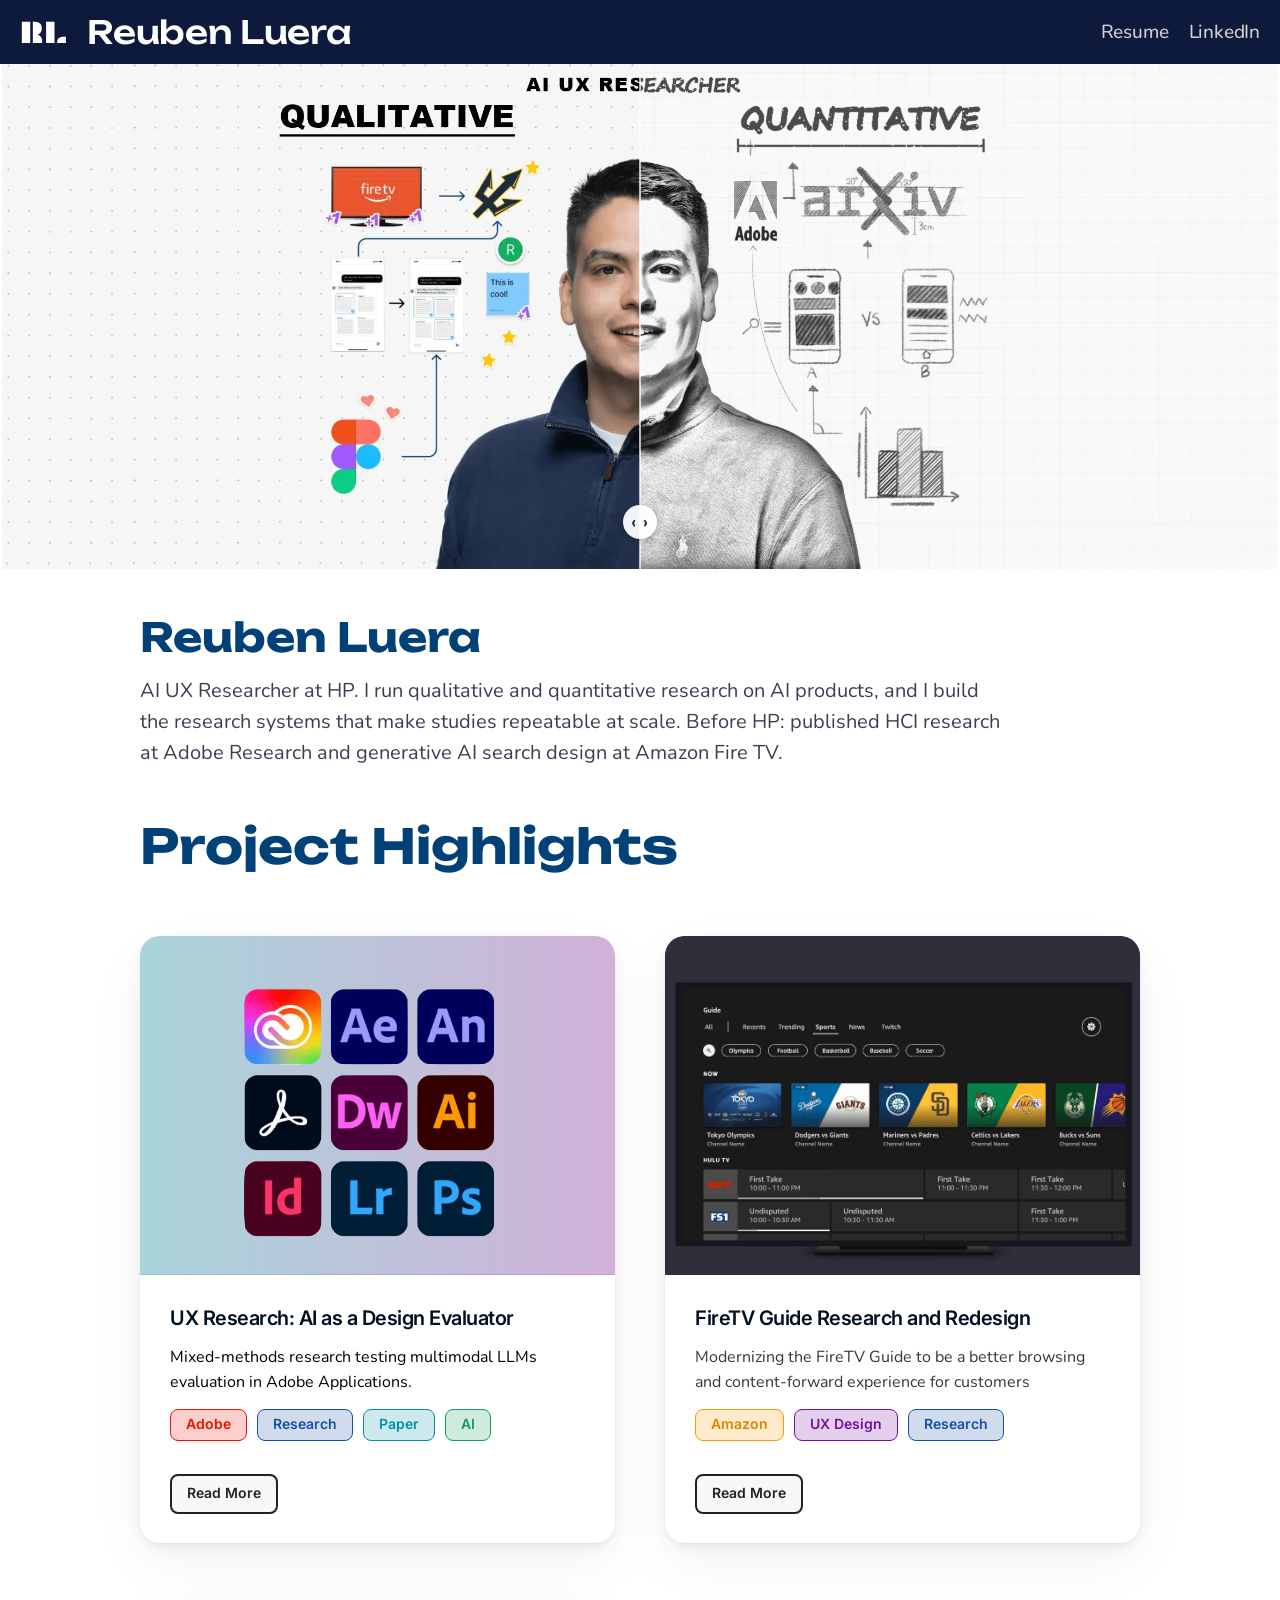
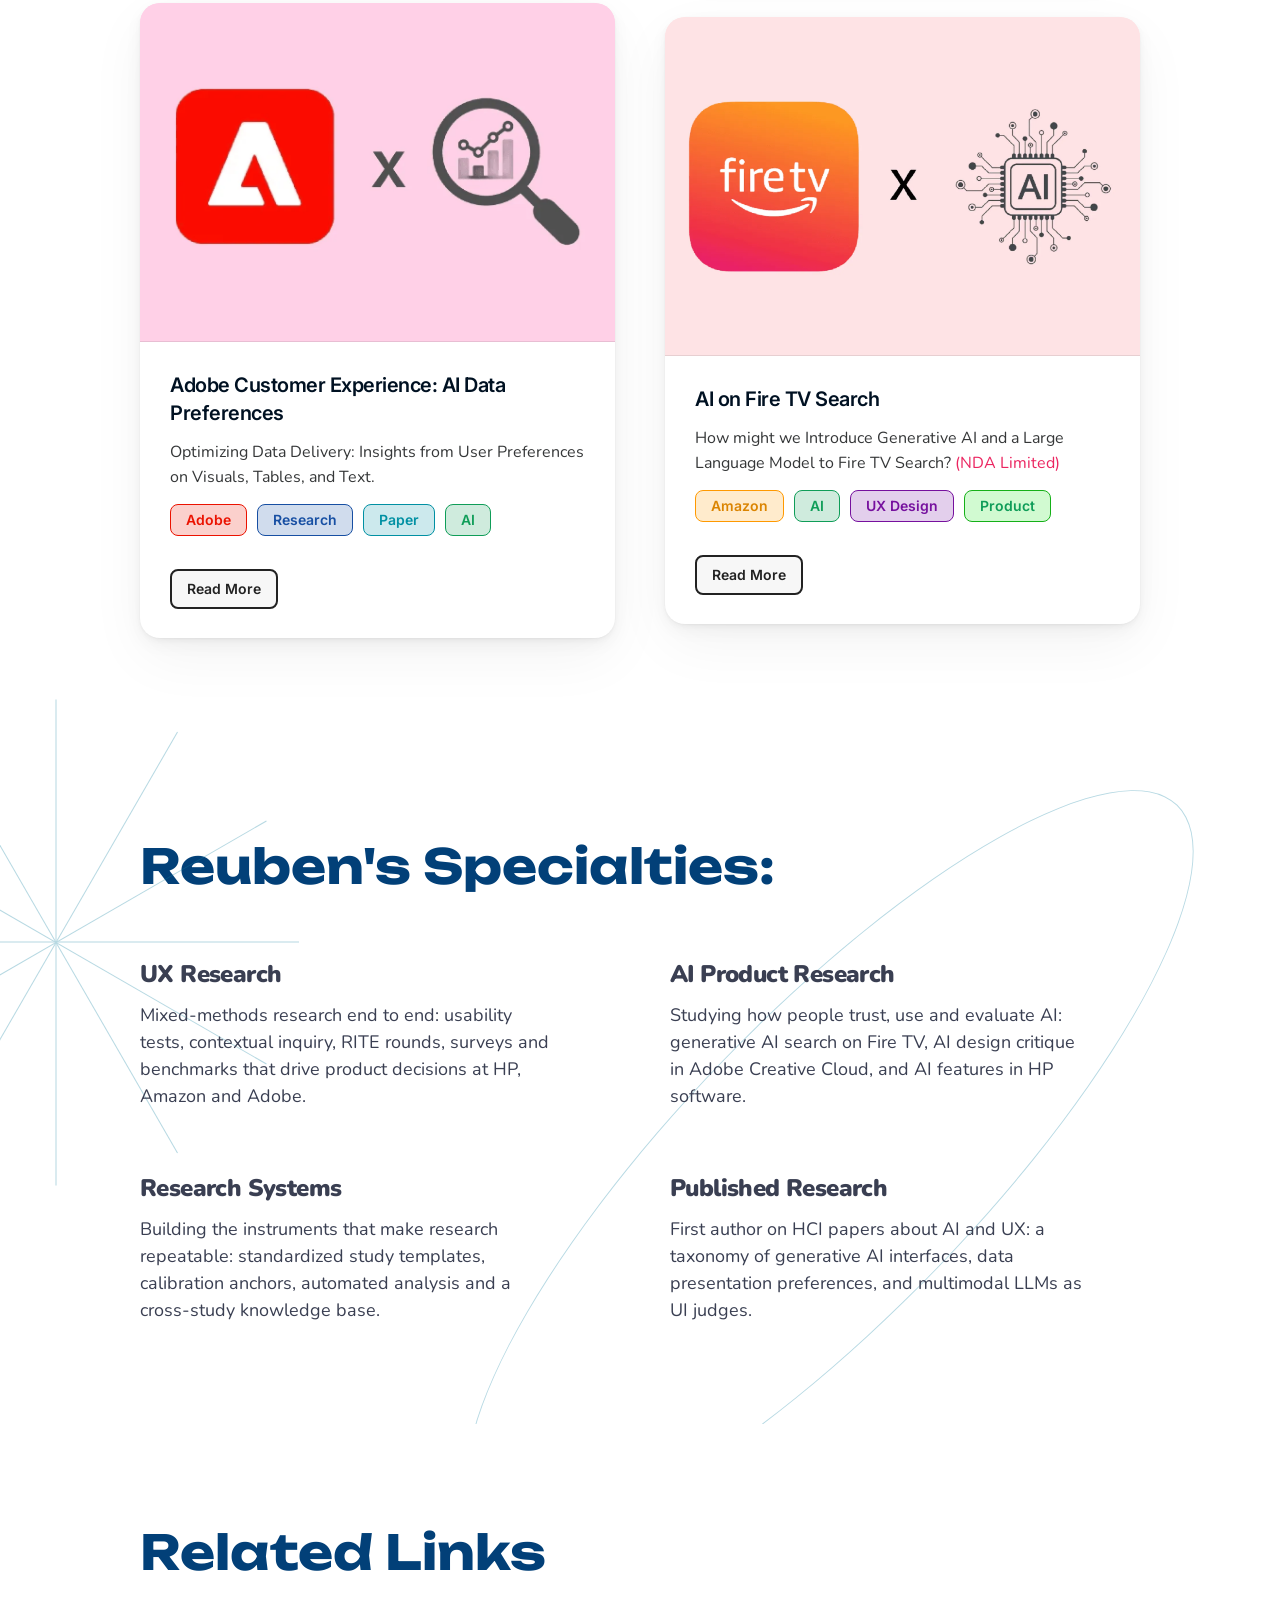
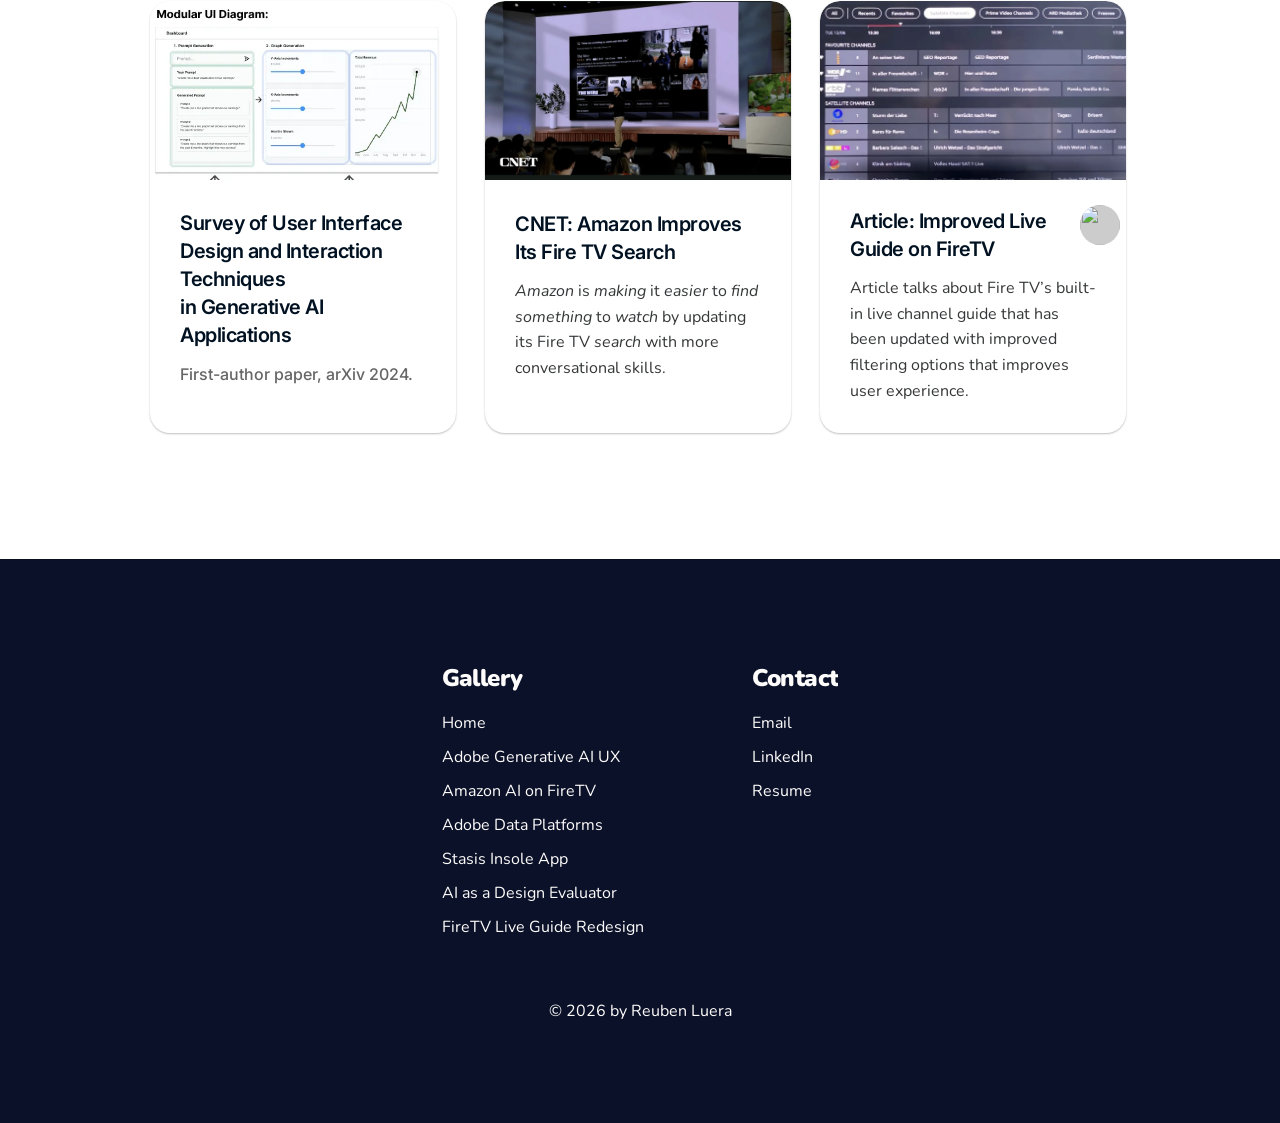
==== commit a97d4bac: "Hero slider: drop the load-time swing; arrows on the handle are the affordance Co-Authored-By: Claud" ====
--- a/index.html
+++ b/index.html
@@ -22,7 +22,7 @@
 <meta name="twitter:image" content="https://benluera.github.io/portfolio/assets/og.jpg?v=2">
 <link rel="preconnect" href="https://fonts.googleapis.com"><link rel="preconnect" href="https://fonts.gstatic.com" crossorigin>
 <link rel="stylesheet" href="https://fonts.googleapis.com/css2?family=Inter:wght@400;500;600;700;800&family=Inter+Tight:wght@500;600;700&family=Montserrat:ital,wght@0,400;0,500;0,600;0,700;0,800;0,900;1,400&family=Nunito:ital,wght@0,400;0,500;0,600;0,700;0,800;0,900;1,400&family=Plaster&family=Unbounded:wght@400;500;600;700&display=swap">
-<link rel="stylesheet" href="assets/base.css?v=ho1">
+<link rel="stylesheet" href="assets/base.css?v=qq7">
 <style>
 .nvA6p4UUqO{position:relative;width:100%;height:auto;display:flex;flex-direction:column;justify-content:flex-start;align-items:center;gap:0px;background:rgb(254, 252, 251);overflow:hidden}
 .nlQNIJgDFj{position:fixed;left:0px;right:0px;top:0px;flex-shrink:0;height:64px;z-index:10}
@@ -564,7 +564,7 @@
 </style>
 </head>
 <body>
-<div class="nvA6p4UUqO"><div class="inst nlQNIJgDFj" data-instance data-component="Navigation 4"><div class="variant nlQNIJgDFj_Ta37niE7v" data-variant="Ta37niE7v"><div class="nObHOKABcv"><div class="nXviI0Y9OV"><a class="rt ndkblyniXS" href="./"><p>RL</p></a><a class="rt nVkGFjsyVC" href="./"><p>Reuben Luera</p></a></div></div><div class="nDPiUMCuep"><div class="nOT2uP1n9U"></div><div class="ni_y7MMljP"><a class="rt nHM8JUFKR8" href="https://drive.google.com/file/d/1-4WC2Kq7KHPikC_4yO-IUz8NMZVW1yvx/view?usp=sharing" target="_blank" rel="noopener"><p>Resume</p></a><a class="rt nD02a3BYnx" href="https://www.linkedin.com/in/reuben-luera/" target="_blank" rel="noopener"><p>LinkedIn</p></a></div></div></div><div class="variant nlQNIJgDFj_x9P66OzGx" data-variant="x9P66OzGx"><div class="nav-phone-links"><a href="https://drive.google.com/file/d/1-4WC2Kq7KHPikC_4yO-IUz8NMZVW1yvx/view?usp=sharing" target="_blank" rel="noopener">Resume</a><a href="https://www.linkedin.com/in/reuben-luera/" target="_blank" rel="noopener">LinkedIn</a></div><div class="nx9P66OzGxObHOKABcv"><div class="nx9P66OzGxXviI0Y9OV"><a class="rt nx9P66OzGxdkblyniXS" href="./"><p>RL</p></a><a class="rt nx9P66OzGxVkGFjsyVC" href="./"><p>Reuben Luera</p></a></div></div><div class="nx9P66OzGxDPiUMCuep"><div class="inst nx9P66OzGxiq1JCvODL" data-component="Links: Product"></div><div class="nx9P66OzGxOT2uP1n9U"></div><div class="nx9P66OzGxi_y7MMljP"><a class="rt nx9P66OzGxHM8JUFKR8" href="https://drive.google.com/file/d/1-4WC2Kq7KHPikC_4yO-IUz8NMZVW1yvx/view?usp=sharing" target="_blank" rel="noopener"><p>Resume</p></a><a class="rt nx9P66OzGxD02a3BYnx" href="https://www.linkedin.com/in/reuben-luera/" target="_blank" rel="noopener"><p>LinkedIn</p></a></div><div class="inst nx9P66OzGxJdBYxtasJ" data-component="Links: Resources"></div><div class="inst nx9P66OzGxxjlnjooMd" data-component="Links: Community"></div></div></div></div><div class="nbJl4YPxNB"><div class="nMbd5OdMxj"><div class="hero-wrap"><div class="inst nc6zq_F9zd before-after" data-instance data-component="BeforeAfter" style="--pos:50%"><img class="ba-left" src="assets/images/hero-qual-quant-color.webp?v=3" alt="Reuben Luera, AI UX Researcher. Split portrait labeled Qualitative on the left and Quantitative on the right."><img class="ba-right" src="assets/images/hero-qual-quant-sketch.webp?v=3" alt=""><div class="ba-line"></div><input class="ba-range" type="range" min="0" max="100" value="50" aria-label="Compare"></div><div class="hero-overlay"><h1>Reuben Luera</h1><p class="hero-tag">HP<span class="sep">|</span>Adobe Research<span class="sep">|</span>Amazon Fire TV</p></div></div><div class="hero-lead"><p>AI UX Researcher at HP. I run qualitative and quantitative research on AI products, and I build the research systems that make studies repeatable at scale. Before HP: published HCI research at Adobe Research and generative AI search design at Amazon Fire TV.</p></div></div></div><div class="nIWrqHTkji"><div class="rt nyTndgTSx0"><h2>Project Highlights</h2></div><div class="nYycZgH4dD"><div class="inst nTnsw82KDW" data-instance data-component="Card"><a class="variant nTnsw82KDW_YEi3f_NM_" data-variant="YEi3f_NM_" href="mllmjudge/"><div class="nYEi3f_NM_YPnArTXVZ"><div class="nYEi3f_NM_EdpnKjpIN"><div class="nYEi3f_NM_bCOuGcbKQ" role="img" aria-label="Figure: Project Highlights"></div></div></div><div class="nYEi3f_NM_U0TUU7XFZ"><div class="rt nYEi3f_NM_srI__Fmmy"><h3>UX Research: AI as a Design Evaluator</h3></div><div class="rt nYEi3f_NM_foAq5zC_T"><p>Mixed-methods research testing multimodal LLMs evaluation in Adobe Applications.</p></div><div class="nYEi3f_NM_Lu4RU06_U"><button class="nYEi3f_NM_w8pEQqQ3s"><div class="rt nYEi3f_NM_itZlyiTNU"><p>Adobe</p></div></button><button class="nYEi3f_NM_MuwVS09m0"><div class="rt nYEi3f_NM_J2SQM0_gv"><p>Research</p></div></button><button class="nYEi3f_NM_BOkAE0vN0"><div class="rt nYEi3f_NM_CCWZikfdw"><p>Paper</p></div></button><button class="nYEi3f_NM_I0Na0LCwt"><div class="rt nYEi3f_NM_QroBZlQdn"><p>AI</p></div></button></div><div class="inst nYEi3f_NM_XKVEcJ_xk" data-instance data-component="Read more Button"><div class="variant nYEi3f_NM_XKVEcJ_xk_Sn5kPeTr0" data-variant="Sn5kPeTr0"><div class="rt nSn5kPeTr0IHy4gOEuU"><p>Read More</p></div></div></div></div></a><a class="variant nTnsw82KDW_BQ7REBfLw" data-variant="BQ7REBfLw" href="mllmjudge/"><div class="nBQ7REBfLwYPnArTXVZ"><div class="nBQ7REBfLwEdpnKjpIN"><div class="nBQ7REBfLwbCOuGcbKQ" role="img" aria-label="Figure: UX Research: AI as a Design Evaluator"></div></div></div><div class="nBQ7REBfLwU0TUU7XFZ"><div class="rt nBQ7REBfLwsrI__Fmmy"><h3>UX Research: AI as a Design Evaluator</h3></div><div class="rt nBQ7REBfLwfoAq5zC_T"><p>Mixed-methods research testing multimodal LLMs evaluation in Adobe Applications.</p></div><div class="nBQ7REBfLwLu4RU06_U"><button class="nBQ7REBfLww8pEQqQ3s"><div class="rt nBQ7REBfLwitZlyiTNU"><p>Adobe</p></div></button><button class="nBQ7REBfLwMuwVS09m0"><div class="rt nBQ7REBfLwJ2SQM0_gv"><p>Research</p></div></button><button class="nBQ7REBfLwBOkAE0vN0"><div class="rt nBQ7REBfLwCCWZikfdw"><p>Paper</p></div></button><button class="nBQ7REBfLwI0Na0LCwt"><div class="rt nBQ7REBfLwQroBZlQdn"><p>AI</p></div></button></div><div class="inst nBQ7REBfLwXKVEcJ_xk" data-instance data-component="Read more Button"><div class="variant nBQ7REBfLwXKVEcJ_xk_Bn1oOBSqa" data-variant="Bn1oOBSqa"><div class="rt nIHy4gOEuU"><p>Read More</p></div></div><div class="variant nBQ7REBfLwXKVEcJ_xk_y86CueWO_" data-variant="y86CueWO_"><div class="rt ny86CueWO_IHy4gOEuU"><p>Read More</p></div></div></div></div></a></div><div class="inst nevm9pJMn9" data-instance data-component="Card"><a class="variant nevm9pJMn9_JPomyDDf0" data-variant="JPomyDDf0" href="aiftv-2/"><div class="nJPomyDDf0YPnArTXVZ"><div class="nJPomyDDf0Gvytbhaiy" role="img" aria-label="Figure: UX Research: AI as a Design Evaluator"></div></div><div class="nJPomyDDf0U0TUU7XFZ"><div class="rt nJPomyDDf0srI__Fmmy"><h3>FireTV Guide Research and Redesign</h3></div><div class="rt nJPomyDDf0foAq5zC_T"><p>Modernizing the FireTV Guide to be a better browsing and content-forward experience for customers</p></div><div class="nJPomyDDf0Lu4RU06_U"><button class="nJPomyDDf0KfRNzQH7y"><div class="rt nJPomyDDf0pJMIOaBDW"><p>Amazon</p></div></button><button class="nJPomyDDf0jpQjS2kYt"><div class="rt nJPomyDDf0Nq6DZ0kDz"><p>UX Design</p></div></button><button class="nJPomyDDf0MuwVS09m0"><div class="rt nJPomyDDf0J2SQM0_gv"><p>Research</p></div></button></div><div class="inst nJPomyDDf0XKVEcJ_xk" data-instance data-component="Read more Button"><div class="variant nJPomyDDf0XKVEcJ_xk_Sn5kPeTr0" data-variant="Sn5kPeTr0"><div class="rt nSn5kPeTr0IHy4gOEuU"><p>Read More</p></div></div></div></div></a><a class="variant nevm9pJMn9_KJDtBRsJ9" data-variant="KJDtBRsJ9" href="aiftv-2/"><div class="nKJDtBRsJ9YPnArTXVZ"><div class="nKJDtBRsJ9Gvytbhaiy" role="img" aria-label="Figure: FireTV Guide Research and Redesign"></div></div><div class="nKJDtBRsJ9U0TUU7XFZ"><div class="rt nKJDtBRsJ9srI__Fmmy"><h3>FireTV Guide Research and Redesign</h3></div><div class="rt nKJDtBRsJ9foAq5zC_T"><p>Modernizing the FireTV Guide to be a better browsing and content-forward experience for customers</p></div><div class="nKJDtBRsJ9Lu4RU06_U"><button class="nKJDtBRsJ9KfRNzQH7y"><div class="rt nKJDtBRsJ9pJMIOaBDW"><p>Amazon</p></div></button><button class="nKJDtBRsJ9jpQjS2kYt"><div class="rt nKJDtBRsJ9Nq6DZ0kDz"><p>UX Design</p></div></button><button class="nKJDtBRsJ9MuwVS09m0"><div class="rt nKJDtBRsJ9J2SQM0_gv"><p>Research</p></div></button></div><div class="inst nKJDtBRsJ9XKVEcJ_xk" data-instance data-component="Read more Button"><div class="variant nKJDtBRsJ9XKVEcJ_xk_Bn1oOBSqa" data-variant="Bn1oOBSqa"><div class="rt nIHy4gOEuU"><p>Read More</p></div></div><div class="variant nKJDtBRsJ9XKVEcJ_xk_y86CueWO_" data-variant="y86CueWO_"><div class="rt ny86CueWO_IHy4gOEuU"><p>Read More</p></div></div></div></div></a></div></div><div class="ng4mm69FI1"><div class="inst ndTw_4PsgZ" data-instance data-component="Card"><a class="variant ndTw_4PsgZ_j5hLWVEib" data-variant="j5hLWVEib" href="optimizing/"><div class="nj5hLWVEibYPnArTXVZ"><div class="nj5hLWVEibGvytbhaiy" role="img" aria-label="Figure: FireTV Guide Research and Redesign"></div></div><div class="nj5hLWVEibU0TUU7XFZ"><div class="rt nj5hLWVEibsrI__Fmmy"><h3>Adobe Customer Experience: AI Data Preferences</h3></div><div class="rt nj5hLWVEibfoAq5zC_T"><p>Optimizing Data Delivery: Insights from User Preferences on Visuals, Tables, and Text.</p></div><div class="nj5hLWVEibLu4RU06_U"><button class="nj5hLWVEibw8pEQqQ3s"><div class="rt nj5hLWVEibitZlyiTNU"><p>Adobe</p></div></button><button class="nj5hLWVEibMuwVS09m0"><div class="rt nj5hLWVEibJ2SQM0_gv"><p>Research</p></div></button><button class="nj5hLWVEibBOkAE0vN0"><div class="rt nj5hLWVEibCCWZikfdw"><p>Paper</p></div></button><button class="nj5hLWVEibI0Na0LCwt"><div class="rt nj5hLWVEibQroBZlQdn"><p>AI</p></div></button></div><div class="inst nj5hLWVEibXKVEcJ_xk" data-instance data-component="Read more Button"><div class="variant nj5hLWVEibXKVEcJ_xk_Sn5kPeTr0" data-variant="Sn5kPeTr0"><div class="rt nSn5kPeTr0IHy4gOEuU"><p>Read More</p></div></div></div></div></a><a class="variant ndTw_4PsgZ_uJBEK4GE9" data-variant="uJBEK4GE9" href="optimizing/"><div class="nuJBEK4GE9YPnArTXVZ"><div class="nuJBEK4GE9Gvytbhaiy" role="img" aria-label="Figure: Adobe Customer Experience: AI Data Preferences"></div></div><div class="nuJBEK4GE9U0TUU7XFZ"><div class="rt nuJBEK4GE9srI__Fmmy"><h3>Adobe Customer Experience: AI Data Preferences</h3></div><div class="rt nuJBEK4GE9foAq5zC_T"><p>Optimizing Data Delivery: Insights from User Preferences on Visuals, Tables, and Text.</p></div><div class="nuJBEK4GE9Lu4RU06_U"><button class="nuJBEK4GE9w8pEQqQ3s"><div class="rt nuJBEK4GE9itZlyiTNU"><p>Adobe</p></div></button><button class="nuJBEK4GE9MuwVS09m0"><div class="rt nuJBEK4GE9J2SQM0_gv"><p>Research</p></div></button><button class="nuJBEK4GE9BOkAE0vN0"><div class="rt nuJBEK4GE9CCWZikfdw"><p>Paper</p></div></button><button class="nuJBEK4GE9I0Na0LCwt"><div class="rt nuJBEK4GE9QroBZlQdn"><p>AI</p></div></button></div><div class="inst nuJBEK4GE9XKVEcJ_xk" data-instance data-component="Read more Button"><div class="variant nuJBEK4GE9XKVEcJ_xk_Bn1oOBSqa" data-variant="Bn1oOBSqa"><div class="rt nIHy4gOEuU"><p>Read More</p></div></div><div class="variant nuJBEK4GE9XKVEcJ_xk_y86CueWO_" data-variant="y86CueWO_"><div class="rt ny86CueWO_IHy4gOEuU"><p>Read More</p></div></div></div></div></a></div><div class="inst nNQQDktcik" data-instance data-component="Card"><a class="variant nNQQDktcik_zKpzWK9U1" data-variant="zKpzWK9U1" href="aiftv/"><div class="nzKpzWK9U1YPnArTXVZ"><div class="nzKpzWK9U1Gvytbhaiy" role="img" aria-label="Figure: Adobe Customer Experience: AI Data Preferences"></div></div><div class="nzKpzWK9U1U0TUU7XFZ"><div class="rt nzKpzWK9U1srI__Fmmy"><h3>AI on Fire TV Search</h3></div><div class="rt nzKpzWK9U1foAq5zC_T"><p>How might we Introduce Generative AI and a Large Language Model to Fire TV Search? <span style="color:rgb(235, 37, 96)">(NDA Limited)</span></p></div><div class="nzKpzWK9U1Lu4RU06_U"><button class="nzKpzWK9U1KfRNzQH7y"><div class="rt nzKpzWK9U1pJMIOaBDW"><p>Amazon</p></div></button><button class="nzKpzWK9U1I0Na0LCwt"><div class="rt nzKpzWK9U1QroBZlQdn"><p>AI</p></div></button><button class="nzKpzWK9U1jpQjS2kYt"><div class="rt nzKpzWK9U1Nq6DZ0kDz"><p>UX Design</p></div></button><button class="nzKpzWK9U1CMFQTv3LN"><div class="rt nzKpzWK9U1KPjdi2VGD"><p>Product</p></div></button></div><div class="inst nzKpzWK9U1XKVEcJ_xk" data-instance data-component="Read more Button"><div class="variant nzKpzWK9U1XKVEcJ_xk_Sn5kPeTr0" data-variant="Sn5kPeTr0"><div class="rt nSn5kPeTr0IHy4gOEuU"><p>Read More</p></div></div></div></div></a><a class="variant nNQQDktcik_ivmprga4x" data-variant="ivmprga4x" href="aiftv/"><div class="nivmprga4xYPnArTXVZ"><div class="nivmprga4xGvytbhaiy" role="img" aria-label="Figure: AI on Fire TV Search"></div></div><div class="nivmprga4xU0TUU7XFZ"><div class="rt nivmprga4xsrI__Fmmy"><h3>AI on Fire TV Search</h3></div><div class="rt nivmprga4xfoAq5zC_T"><p>How might we Introduce Generative AI and a Large Language Model to Fire TV Search? <span style="color:rgb(235, 37, 96)">(NDA Limited)</span></p></div><div class="nivmprga4xLu4RU06_U"><button class="nivmprga4xKfRNzQH7y"><div class="rt nivmprga4xpJMIOaBDW"><p>Amazon</p></div></button><button class="nivmprga4xI0Na0LCwt"><div class="rt nivmprga4xQroBZlQdn"><p>AI</p></div></button><button class="nivmprga4xjpQjS2kYt"><div class="rt nivmprga4xNq6DZ0kDz"><p>UX Design</p></div></button><button class="nivmprga4xCMFQTv3LN"><div class="rt nivmprga4xKPjdi2VGD"><p>Product</p></div></button></div><div class="inst nivmprga4xXKVEcJ_xk" data-instance data-component="Read more Button"><div class="variant nivmprga4xXKVEcJ_xk_Bn1oOBSqa" data-variant="Bn1oOBSqa"><div class="rt nIHy4gOEuU"><p>Read More</p></div></div><div class="variant nivmprga4xXKVEcJ_xk_y86CueWO_" data-variant="y86CueWO_"><div class="rt ny86CueWO_IHy4gOEuU"><p>Read More</p></div></div></div></div></a></div></div></div><div class="nu819LNN5w"><div class="rt nXTihsQjj1"><h2>Reuben&#x27;s Specialties:</h2></div><div class="nJ7aakRI2A"><div class="neOUrByhQU"><div class="rt niHQtNsPX0"><h2>UX Research</h2></div><div class="rt nWnvtbm3vx"><p>Mixed-methods research end to end: usability tests, contextual inquiry, RITE rounds, surveys and benchmarks that drive product decisions at HP, Amazon and Adobe.</p></div></div><div class="nF___c2p4X"><div class="rt nWV8EMvyuf"><h2>AI Product Research</h2></div><div class="rt nLuE536VIq"><p>Studying how people trust, use and evaluate AI: generative AI search on Fire TV, AI design critique in Adobe Creative Cloud, and AI features in HP software.</p></div></div><div class="nk6rIrm1EP"><div class="rt nSifnk8UI_"><h2>Research Systems</h2></div><div class="rt ncUteRPi2Z"><p>Building the instruments that make research repeatable: standardized study templates, calibration anchors, automated analysis and a cross-study knowledge base.</p></div></div><div class="nZ5uAmNlef"><div class="rt nB0bdJ81an"><h2>Published Research</h2></div><div class="rt nNrjZbEo73"><p>First author on HCI papers about AI and UX: a taxonomy of generative AI interfaces, data presentation preferences, and multimodal LLMs as UI judges.</p></div></div><div class="nnXgXTR6Uy"></div><div class="nAUUtwLbwq"><div class="ntt90yurD_"></div><div class="ng8Ds1WdAc"></div><div class="niIcMUFmpa"></div><div class="nnN2vWdBgC"></div><div class="nGDe3MITj7"></div><div class="nYkqII0Shr"></div></div></div></div><div class="nNu7WDnfiU"><div class="nQRRlRV1js"><div class="rt nagAZ0PCSX"><h2>Related Links</h2></div><div class="inst nEgspn1MET carousel" data-instance data-component="Carousel" style="--gap:29px;--arrow-size:40px;--arrow-radius:40px;--arrow-pad:20px;--arrow-fill:rgba(0, 0, 0, 0.2);--track-pad:10px"><div class="carousel-track"><div class="inst nAJI_sTmRj" data-instance data-component="Card 2"><a class="variant nAJI_sTmRj_yP8RwTL82" data-variant="yP8RwTL82" href="https://arxiv.org/abs/2410.22370"><div class="nyP8RwTL82gq3QaVDPK" role="img" aria-label="Figure: Survey of User Interface Design and Interaction Techniques"></div><div class="nyP8RwTL82SeMC7gjNh"><div class="rt nyP8RwTL82q2tMERU6b"><h3>Survey of User Interface Design and Interaction Techniques</h3><h3>in Generative AI Applications</h3></div><div class="rt nyP8RwTL82KXQc1iMKM"><p>First-author paper, arXiv 2024.</p></div></div></a><a class="variant nAJI_sTmRj_QrHsQdJEP" data-variant="QrHsQdJEP" href="https://arxiv.org/abs/2410.22370"><div class="nQrHsQdJEPgq3QaVDPK" role="img" aria-label="Figure: Survey of User Interface Design and Interaction Techniques"></div><div class="nQrHsQdJEPSeMC7gjNh"><div class="rt nQrHsQdJEPq2tMERU6b"><h3>Survey of User Interface Design and Interaction Techniques</h3><h3>in Generative AI Applications</h3></div><div class="rt nQrHsQdJEPKXQc1iMKM"><p>First-author paper, arXiv 2024.</p></div></div></a></div><div class="inst nWtCBmdJjg" data-instance data-component="Card 2"><a class="variant nWtCBmdJjg_ILOQ4hLKS" data-variant="ILOQ4hLKS" href="https://www.cnet.com/videos/amazon-improves-its-fire-tv-search/" target="_blank" rel="noopener"><div class="nILOQ4hLKSgq3QaVDPK" role="img" aria-label="Figure: CNET: Amazon Improves Its Fire TV Search"></div><div class="nILOQ4hLKSSeMC7gjNh"><div class="rt nILOQ4hLKSq2tMERU6b"><h3>CNET: Amazon Improves Its Fire TV Search</h3></div><div class="rt nILOQ4hLKSKXQc1iMKM"><p><em>Amazon</em> is <em>making</em> it <em>easier</em> to <em>find something</em> to <em>watch</em> by updating its Fire TV <em>search</em> with more conversational skills.</p></div></div></a><a class="variant nWtCBmdJjg_ebx7whhVr" data-variant="ebx7whhVr" href="https://www.cnet.com/videos/amazon-improves-its-fire-tv-search/" target="_blank" rel="noopener"><div class="nebx7whhVrgq3QaVDPK" role="img" aria-label="Figure: CNET: Amazon Improves Its Fire TV Search"></div><div class="nebx7whhVrSeMC7gjNh"><div class="rt nebx7whhVrq2tMERU6b"><h3>CNET: Amazon Improves Its Fire TV Search</h3></div><div class="rt nebx7whhVrKXQc1iMKM"><p><em>Amazon</em> is <em>making</em> it <em>easier</em> to <em>find something</em> to <em>watch</em> by updating its Fire TV <em>search</em> with more conversational skills.</p></div></div></a></div><div class="inst nmayBF50sd" data-instance data-component="Card 2"><a class="variant nmayBF50sd_RNGqzo7D7" data-variant="RNGqzo7D7" href="https://www.aftvnews.com/fire-tvs-built-in-live-channel-guide-has-been-updated-with-improved-filtering-options/"><div class="nRNGqzo7D7gq3QaVDPK" role="img" aria-label="Figure: Article: Improved Live Guide on FireTV"></div><div class="nRNGqzo7D7SeMC7gjNh"><div class="rt nRNGqzo7D7q2tMERU6b"><h3>Article: Improved Live Guide on FireTV</h3></div><div class="rt nRNGqzo7D7KXQc1iMKM"><p>Article talks about Fire TV’s built-in live channel guide that has been updated with improved filtering options that improves user experience.</p></div></div></a><a class="variant nmayBF50sd_TnkrVVtuz" data-variant="TnkrVVtuz" href="https://www.aftvnews.com/fire-tvs-built-in-live-channel-guide-has-been-updated-with-improved-filtering-options/"><div class="nTnkrVVtuzgq3QaVDPK" role="img" aria-label="Figure: Article: Improved Live Guide on FireTV"></div><div class="nTnkrVVtuzSeMC7gjNh"><div class="rt nTnkrVVtuzq2tMERU6b"><h3>Article: Improved Live Guide on FireTV</h3></div><div class="rt nTnkrVVtuzKXQc1iMKM"><p>Article talks about Fire TV’s built-in live channel guide that has been updated with improved filtering options that improves user experience.</p></div></div></a></div><div class="inst nVlPK11xLf" data-instance data-component="Card 2"><a class="variant nVlPK11xLf_n0vyjMB6q" data-variant="n0vyjMB6q" href="https://research.adobe.com/news/gem-fellows-career-shifts-at-adobe-research/"><div class="ngq3QaVDPK" role="img" aria-label="Figure: Adobe Research: GEM Fellows&#x27; Experience"></div><div class="nSeMC7gjNh"><div class="rt nq2tMERU6b"><h3>Adobe Research: GEM Fellows&#x27; Experience</h3></div><div class="rt nKXQc1iMKM"><p>An inside interview at how GEM Fellows are making new discoveries, and big career shifts, at Adobe Research now and in the future</p></div></div></a><a class="variant nVlPK11xLf_xy_rqwukj" data-variant="xy_rqwukj" href="https://research.adobe.com/news/gem-fellows-career-shifts-at-adobe-research/"><div class="nxy_rqwukjgq3QaVDPK" role="img" aria-label="Figure: Adobe Research: GEM Fellows&#x27; Experience"></div><div class="nxy_rqwukjSeMC7gjNh"><div class="rt nxy_rqwukjq2tMERU6b"><h3>Adobe Research: GEM Fellows&#x27; Experience</h3></div><div class="rt nxy_rqwukjKXQc1iMKM"><p>An inside interview at how GEM Fellows are making new discoveries, and big career shifts, at Adobe Research now and in the future</p></div></div></a></div><div class="inst nbakmA86wN" data-instance data-component="Card 2"><a class="variant nbakmA86wN_fgtHtOY1f" data-variant="fgtHtOY1f" href="https://www.linkedin.com/posts/adobe_adobelife-activity-7381744840864124929-pdTQ?utm_source=share&amp;utm_medium=member_desktop&amp;rcm=ACoAACwvR_8BHjePMz2hO_xk6o689smtzLDTbwc" target="_blank" rel="noopener"><div class="nfgtHtOY1fgq3QaVDPK" role="img" aria-label="Figure: Adobe Life: Achievement Spotlight"></div><div class="nfgtHtOY1fSeMC7gjNh"><div class="rt nfgtHtOY1fq2tMERU6b"><h3>Adobe Life: <br>Achievement Spotlight</h3></div><div class="rt nfgtHtOY1fKXQc1iMKM"><p>&quot;From zero research experience to presenting his own research at an international conference. That’s been the journey for Adobe Research intern Reuben Luera…&quot;</p></div></div></a><a class="variant nbakmA86wN_DnjuPTQsV" data-variant="DnjuPTQsV" href="https://www.linkedin.com/posts/adobe_adobelife-activity-7381744840864124929-pdTQ?utm_source=share&amp;utm_medium=member_desktop&amp;rcm=ACoAACwvR_8BHjePMz2hO_xk6o689smtzLDTbwc" target="_blank" rel="noopener"><div class="nDnjuPTQsVgq3QaVDPK" role="img" aria-label="Figure: Adobe Life: Achievement Spotlight"></div><div class="nDnjuPTQsVSeMC7gjNh"><div class="rt nDnjuPTQsVq2tMERU6b"><h3>Adobe Life: <br>Achievement Spotlight</h3></div><div class="rt nDnjuPTQsVKXQc1iMKM"><p>&quot;From zero research experience to presenting his own research at an international conference. That’s been the journey for Adobe Research intern Reuben Luera…&quot;</p></div></div></a></div><div class="inst nBAQCFKot7" data-instance data-component="Card 2"><a class="variant nBAQCFKot7_pnt31bpxh" data-variant="pnt31bpxh" href="https://www.instagram.com/p/CUqmEHJPgy6/?igsh=MzRlODBiNWFlZA==" target="_blank" rel="noopener"><div class="npnt31bpxhgq3QaVDPK" role="img" aria-label="Figure: Friends of Figma Panel: Ask a UX Design Intern"></div><div class="npnt31bpxhSeMC7gjNh"><div class="rt npnt31bpxhq2tMERU6b"><h3>Friends of Figma Panel: Ask a UX Design Intern</h3></div><div class="rt npnt31bpxhKXQc1iMKM"><p>A Former Intern panel will answer questions you have on Friends of Figma&#x27;s first virtual event, &quot;Ask a UX Design Intern.&quot;</p></div></div></a><a class="variant nBAQCFKot7_ZBG1hEGly" data-variant="ZBG1hEGly" href="https://www.instagram.com/p/CUqmEHJPgy6/?igsh=MzRlODBiNWFlZA==" target="_blank" rel="noopener"><div class="nZBG1hEGlygq3QaVDPK" role="img" aria-label="Figure: Friends of Figma Panel: Ask a UX Design Intern"></div><div class="nZBG1hEGlySeMC7gjNh"><div class="rt nZBG1hEGlyq2tMERU6b"><h3>Friends of Figma Panel: Ask a UX Design Intern</h3></div><div class="rt nZBG1hEGlyKXQc1iMKM"><p>A Former Intern panel will answer questions you have on Friends of Figma&#x27;s first virtual event, &quot;Ask a UX Design Intern.&quot;</p></div></div></a></div></div><button class="car-btn car-prev" aria-label="Previous"><img src="assets/images/6tTbkXggWgQCAJ4DO2QEdXXmgM.svg" alt="" width="40" height="40"></button><button class="car-btn car-next" aria-label="Next"><img src="assets/images/11KSGbIZoRSg4pjdnUoif6MKHI.svg" alt="" width="40" height="40"></button></div></div></div><div class="inst nvX6TNWpYy" data-instance data-component="Footer"><div class="variant nvX6TNWpYy_fjMc43YoF" data-variant="fjMc43YoF"><div class="nePy9C0EDZ"><div class="nWdflHQpew"><div class="rt nS_Aza2TGs"><p>Gallery</p></div><div class="nmah2Uvv0M"><a class="rt nikoF5H0hH" href="./"><p>Home</p></a><a class="rt nw_UgKHZL5" href="survey/"><p>Adobe Generative AI UX</p></a><a class="rt nQmYWEWmqh" href="aiftv/"><p>Amazon AI on FireTV </p></a><a class="rt nqkWkVobJY" href="optimizing/"><p>Adobe Data Platforms</p></a><a class="rt ndkq2eQh4f" href="stasis/"><p>Stasis Insole App</p></a><a class="rt ndkq2eQh4f" href="mllmjudge/"><p>AI as a Design Evaluator</p></a><a class="rt ndkq2eQh4f" href="aiftv-2/"><p>FireTV Live Guide Redesign</p></a></div></div><div class="nHaTRU4PDT"><div class="rt nzrnhSoIMz"><p>Contact</p></div><div class="nv1gR5C3HJ"><a class="rt nY0LTVhZ7c" href="mailto:benluera@gmail.com" target="_blank" rel="noopener"><p>Email</p></a><a class="rt nNHWxEOAcc" href="https://www.linkedin.com/in/reuben-luera/" target="_blank" rel="noopener"><p>LinkedIn</p></a><a class="rt nyNUcHU0ae" href="https://drive.google.com/file/d/1-4WC2Kq7KHPikC_4yO-IUz8NMZVW1yvx/view?usp=sharing" target="_blank" rel="noopener"><p>Resume</p></a></div></div></div><div class="nMWJNcbJWX"><div class="rt nUcZFVxcfo"><p>© 2026 by Reuben Luera</p></div></div></div><div class="variant nvX6TNWpYy_sOCrE0xPT" data-variant="sOCrE0xPT"><div class="nsOCrE0xPTePy9C0EDZ"><div class="nsOCrE0xPTWdflHQpew"><div class="rt nsOCrE0xPTS_Aza2TGs"><p>Gallery</p></div><div class="nsOCrE0xPTmah2Uvv0M"><a class="rt nsOCrE0xPTikoF5H0hH" href="./"><p>Home</p></a><a class="rt nsOCrE0xPTPsgKB3hV1" href="survey/"><p>Adobe Generative AI UX</p></a><a class="rt nsOCrE0xPTw_UgKHZL5" href="aiftv/"><p>Amazon AI on FireTV </p></a><a class="rt nsOCrE0xPTQmYWEWmqh" href="optimizing/"><p>Adobe Data Platforms</p></a><a class="rt nsOCrE0xPTdkq2eQh4f" href="stasis/"><p>Stasis Insole App</p></a><a class="rt nsOCrE0xPTdkq2eQh4f" href="mllmjudge/"><p>AI as a Design Evaluator</p></a><a class="rt nsOCrE0xPTdkq2eQh4f" href="aiftv-2/"><p>FireTV Live Guide Redesign</p></a></div></div><div class="nsOCrE0xPTHaTRU4PDT"><div class="rt nsOCrE0xPTzrnhSoIMz"><p>Contact</p></div><div class="nsOCrE0xPTv1gR5C3HJ"><a class="rt nsOCrE0xPTY0LTVhZ7c" href="mailto:benluera@gmail.com" target="_blank" rel="noopener"><p>Email</p></a><a class="rt nsOCrE0xPTNHWxEOAcc" href="https://www.linkedin.com/in/reuben-luera/" target="_blank" rel="noopener"><p>LinkedIn</p></a><a class="rt nsOCrE0xPTyNUcHU0ae" href="https://drive.google.com/file/d/1-4WC2Kq7KHPikC_4yO-IUz8NMZVW1yvx/view?usp=sharing" target="_blank" rel="noopener"><p>Resume</p></a></div></div></div><div class="nsOCrE0xPTMWJNcbJWX"><div class="rt nsOCrE0xPTUcZFVxcfo"><p>© 2026 by Reuben Luera</p></div></div></div><div class="variant nvX6TNWpYy_wBDK0Rmvs" data-variant="wBDK0Rmvs"><div class="nwBDK0RmvsePy9C0EDZ"><div class="nwBDK0RmvsWdflHQpew"><div class="rt nwBDK0RmvsS_Aza2TGs"><p>Gallery</p></div><div class="nwBDK0Rmvsmah2Uvv0M"><a class="rt nwBDK0RmvsikoF5H0hH" href="./"><p>Home</p></a><a class="rt nwBDK0Rmvsw_UgKHZL5" href="survey/"><p>Adobe Generative AI UX</p></a><a class="rt nwBDK0RmvsQmYWEWmqh" href="aiftv/"><p>Amazon AI on FireTV </p></a><a class="rt nwBDK0RmvsqkWkVobJY" href="optimizing/"><p>Adobe Data Platforms</p></a><a class="rt nwBDK0Rmvsdkq2eQh4f" href="stasis/"><p>Stasis Insole App</p></a><a class="rt nwBDK0Rmvsdkq2eQh4f" href="mllmjudge/"><p>AI as a Design Evaluator</p></a><a class="rt nwBDK0Rmvsdkq2eQh4f" href="aiftv-2/"><p>FireTV Live Guide Redesign</p></a></div></div><div class="nwBDK0RmvsHaTRU4PDT"><div class="rt nwBDK0RmvszrnhSoIMz"><p>Contact</p></div><div class="nwBDK0Rmvsv1gR5C3HJ"><a class="rt nwBDK0RmvsY0LTVhZ7c" href="mailto:benluera@gmail.com" target="_blank" rel="noopener"><p>Email</p></a><a class="rt nwBDK0RmvsNHWxEOAcc" href="https://www.linkedin.com/in/reuben-luera/" target="_blank" rel="noopener"><p>LinkedIn</p></a><a class="rt nwBDK0RmvsyNUcHU0ae" href="https://drive.google.com/file/d/1-4WC2Kq7KHPikC_4yO-IUz8NMZVW1yvx/view?usp=sharing" target="_blank" rel="noopener"><p>Resume</p></a></div></div></div><div class="nwBDK0RmvsMWJNcbJWX"><div class="rt nwBDK0RmvsUcZFVxcfo"><p>© 2026 by Reuben Luera</p></div></div></div><div class="variant nvX6TNWpYy_axIoftzp1" data-variant="axIoftzp1"><div class="naxIoftzp1ePy9C0EDZ"><div class="naxIoftzp1WdflHQpew"><div class="rt naxIoftzp1S_Aza2TGs"><p>Gallery</p></div><div class="naxIoftzp1mah2Uvv0M"><a class="rt naxIoftzp1ikoF5H0hH" href="./"><p>Home</p></a><a class="rt naxIoftzp1trVZ0mjTp" href="survey/"><p>Adobe Generative AI UX</p></a><a class="rt naxIoftzp1w_UgKHZL5" href="aiftv/"><p>Amazon AI on FireTV </p></a><a class="rt naxIoftzp1QmYWEWmqh" href="optimizing/"><p>Adobe Data Platforms</p></a><a class="rt naxIoftzp1dkq2eQh4f" href="stasis/"><p>Stasis Insole App</p></a><a class="rt naxIoftzp1dkq2eQh4f" href="mllmjudge/"><p>AI as a Design Evaluator</p></a><a class="rt naxIoftzp1dkq2eQh4f" href="aiftv-2/"><p>FireTV Live Guide Redesign</p></a></div></div><div class="naxIoftzp1HaTRU4PDT"><div class="rt naxIoftzp1zrnhSoIMz"><p>Contact</p></div><div class="naxIoftzp1v1gR5C3HJ"><a class="rt naxIoftzp1Y0LTVhZ7c" href="mailto:benluera@gmail.com" target="_blank" rel="noopener"><p>Email</p></a><a class="rt naxIoftzp1NHWxEOAcc" href="https://www.linkedin.com/in/reuben-luera/" target="_blank" rel="noopener"><p>LinkedIn</p></a><a class="rt naxIoftzp1yNUcHU0ae" href="https://drive.google.com/file/d/1-4WC2Kq7KHPikC_4yO-IUz8NMZVW1yvx/view?usp=sharing" target="_blank" rel="noopener"><p>Resume</p></a></div></div></div><div class="naxIoftzp1MWJNcbJWX"><div class="rt naxIoftzp1UcZFVxcfo"><p>© 2026 by Reuben Luera</p></div></div></div></div></div>
-<script src="assets/site.js?v=qq7"></script>
+<div class="nvA6p4UUqO"><div class="inst nlQNIJgDFj" data-instance data-component="Navigation 4"><div class="variant nlQNIJgDFj_Ta37niE7v" data-variant="Ta37niE7v"><div class="nObHOKABcv"><div class="nXviI0Y9OV"><a class="rt ndkblyniXS" href="./"><p>RL</p></a><a class="rt nVkGFjsyVC" href="./"><p>Reuben Luera</p></a></div></div><div class="nDPiUMCuep"><div class="nOT2uP1n9U"></div><div class="ni_y7MMljP"><a class="rt nHM8JUFKR8" href="https://drive.google.com/file/d/1-4WC2Kq7KHPikC_4yO-IUz8NMZVW1yvx/view?usp=sharing" target="_blank" rel="noopener"><p>Resume</p></a><a class="rt nD02a3BYnx" href="https://www.linkedin.com/in/reuben-luera/" target="_blank" rel="noopener"><p>LinkedIn</p></a></div></div></div><div class="variant nlQNIJgDFj_x9P66OzGx" data-variant="x9P66OzGx"><div class="nav-phone-links"><a href="https://drive.google.com/file/d/1-4WC2Kq7KHPikC_4yO-IUz8NMZVW1yvx/view?usp=sharing" target="_blank" rel="noopener">Resume</a><a href="https://www.linkedin.com/in/reuben-luera/" target="_blank" rel="noopener">LinkedIn</a></div><div class="nx9P66OzGxObHOKABcv"><div class="nx9P66OzGxXviI0Y9OV"><a class="rt nx9P66OzGxdkblyniXS" href="./"><p>RL</p></a><a class="rt nx9P66OzGxVkGFjsyVC" href="./"><p>Reuben Luera</p></a></div></div><div class="nx9P66OzGxDPiUMCuep"><div class="inst nx9P66OzGxiq1JCvODL" data-component="Links: Product"></div><div class="nx9P66OzGxOT2uP1n9U"></div><div class="nx9P66OzGxi_y7MMljP"><a class="rt nx9P66OzGxHM8JUFKR8" href="https://drive.google.com/file/d/1-4WC2Kq7KHPikC_4yO-IUz8NMZVW1yvx/view?usp=sharing" target="_blank" rel="noopener"><p>Resume</p></a><a class="rt nx9P66OzGxD02a3BYnx" href="https://www.linkedin.com/in/reuben-luera/" target="_blank" rel="noopener"><p>LinkedIn</p></a></div><div class="inst nx9P66OzGxJdBYxtasJ" data-component="Links: Resources"></div><div class="inst nx9P66OzGxxjlnjooMd" data-component="Links: Community"></div></div></div></div><div class="nbJl4YPxNB"><div class="nMbd5OdMxj"><div class="inst nc6zq_F9zd before-after" data-instance data-component="BeforeAfter" style="--pos:50%"><img class="ba-left" src="assets/images/hero-qual-quant-color.webp?v=3" alt="Reuben Luera, AI UX Researcher. Split portrait labeled Qualitative on the left and Quantitative on the right."><img class="ba-right" src="assets/images/hero-qual-quant-sketch.webp?v=3" alt=""><div class="ba-line"></div><input class="ba-range" type="range" min="0" max="100" value="50" aria-label="Compare"></div><div class="hero-intro"><h1>Reuben Luera</h1><p>AI UX Researcher at HP. I run qualitative and quantitative research on AI products, and I build the research systems that make studies repeatable at scale. Before HP: published HCI research at Adobe Research and generative AI search design at Amazon Fire TV.</p></div></div></div><div class="nIWrqHTkji"><div class="rt nyTndgTSx0"><h2>Project Highlights</h2></div><div class="nYycZgH4dD"><div class="inst nTnsw82KDW" data-instance data-component="Card"><a class="variant nTnsw82KDW_YEi3f_NM_" data-variant="YEi3f_NM_" href="mllmjudge/"><div class="nYEi3f_NM_YPnArTXVZ"><div class="nYEi3f_NM_EdpnKjpIN"><div class="nYEi3f_NM_bCOuGcbKQ" role="img" aria-label="Figure: Project Highlights"></div></div></div><div class="nYEi3f_NM_U0TUU7XFZ"><div class="rt nYEi3f_NM_srI__Fmmy"><h3>UX Research: AI as a Design Evaluator</h3></div><div class="rt nYEi3f_NM_foAq5zC_T"><p>Mixed-methods research testing multimodal LLMs evaluation in Adobe Applications.</p></div><div class="nYEi3f_NM_Lu4RU06_U"><button class="nYEi3f_NM_w8pEQqQ3s"><div class="rt nYEi3f_NM_itZlyiTNU"><p>Adobe</p></div></button><button class="nYEi3f_NM_MuwVS09m0"><div class="rt nYEi3f_NM_J2SQM0_gv"><p>Research</p></div></button><button class="nYEi3f_NM_BOkAE0vN0"><div class="rt nYEi3f_NM_CCWZikfdw"><p>Paper</p></div></button><button class="nYEi3f_NM_I0Na0LCwt"><div class="rt nYEi3f_NM_QroBZlQdn"><p>AI</p></div></button></div><div class="inst nYEi3f_NM_XKVEcJ_xk" data-instance data-component="Read more Button"><div class="variant nYEi3f_NM_XKVEcJ_xk_Sn5kPeTr0" data-variant="Sn5kPeTr0"><div class="rt nSn5kPeTr0IHy4gOEuU"><p>Read More</p></div></div></div></div></a><a class="variant nTnsw82KDW_BQ7REBfLw" data-variant="BQ7REBfLw" href="mllmjudge/"><div class="nBQ7REBfLwYPnArTXVZ"><div class="nBQ7REBfLwEdpnKjpIN"><div class="nBQ7REBfLwbCOuGcbKQ" role="img" aria-label="Figure: UX Research: AI as a Design Evaluator"></div></div></div><div class="nBQ7REBfLwU0TUU7XFZ"><div class="rt nBQ7REBfLwsrI__Fmmy"><h3>UX Research: AI as a Design Evaluator</h3></div><div class="rt nBQ7REBfLwfoAq5zC_T"><p>Mixed-methods research testing multimodal LLMs evaluation in Adobe Applications.</p></div><div class="nBQ7REBfLwLu4RU06_U"><button class="nBQ7REBfLww8pEQqQ3s"><div class="rt nBQ7REBfLwitZlyiTNU"><p>Adobe</p></div></button><button class="nBQ7REBfLwMuwVS09m0"><div class="rt nBQ7REBfLwJ2SQM0_gv"><p>Research</p></div></button><button class="nBQ7REBfLwBOkAE0vN0"><div class="rt nBQ7REBfLwCCWZikfdw"><p>Paper</p></div></button><button class="nBQ7REBfLwI0Na0LCwt"><div class="rt nBQ7REBfLwQroBZlQdn"><p>AI</p></div></button></div><div class="inst nBQ7REBfLwXKVEcJ_xk" data-instance data-component="Read more Button"><div class="variant nBQ7REBfLwXKVEcJ_xk_Bn1oOBSqa" data-variant="Bn1oOBSqa"><div class="rt nIHy4gOEuU"><p>Read More</p></div></div><div class="variant nBQ7REBfLwXKVEcJ_xk_y86CueWO_" data-variant="y86CueWO_"><div class="rt ny86CueWO_IHy4gOEuU"><p>Read More</p></div></div></div></div></a></div><div class="inst nevm9pJMn9" data-instance data-component="Card"><a class="variant nevm9pJMn9_JPomyDDf0" data-variant="JPomyDDf0" href="aiftv-2/"><div class="nJPomyDDf0YPnArTXVZ"><div class="nJPomyDDf0Gvytbhaiy" role="img" aria-label="Figure: UX Research: AI as a Design Evaluator"></div></div><div class="nJPomyDDf0U0TUU7XFZ"><div class="rt nJPomyDDf0srI__Fmmy"><h3>FireTV Guide Research and Redesign</h3></div><div class="rt nJPomyDDf0foAq5zC_T"><p>Modernizing the FireTV Guide to be a better browsing and content-forward experience for customers</p></div><div class="nJPomyDDf0Lu4RU06_U"><button class="nJPomyDDf0KfRNzQH7y"><div class="rt nJPomyDDf0pJMIOaBDW"><p>Amazon</p></div></button><button class="nJPomyDDf0jpQjS2kYt"><div class="rt nJPomyDDf0Nq6DZ0kDz"><p>UX Design</p></div></button><button class="nJPomyDDf0MuwVS09m0"><div class="rt nJPomyDDf0J2SQM0_gv"><p>Research</p></div></button></div><div class="inst nJPomyDDf0XKVEcJ_xk" data-instance data-component="Read more Button"><div class="variant nJPomyDDf0XKVEcJ_xk_Sn5kPeTr0" data-variant="Sn5kPeTr0"><div class="rt nSn5kPeTr0IHy4gOEuU"><p>Read More</p></div></div></div></div></a><a class="variant nevm9pJMn9_KJDtBRsJ9" data-variant="KJDtBRsJ9" href="aiftv-2/"><div class="nKJDtBRsJ9YPnArTXVZ"><div class="nKJDtBRsJ9Gvytbhaiy" role="img" aria-label="Figure: FireTV Guide Research and Redesign"></div></div><div class="nKJDtBRsJ9U0TUU7XFZ"><div class="rt nKJDtBRsJ9srI__Fmmy"><h3>FireTV Guide Research and Redesign</h3></div><div class="rt nKJDtBRsJ9foAq5zC_T"><p>Modernizing the FireTV Guide to be a better browsing and content-forward experience for customers</p></div><div class="nKJDtBRsJ9Lu4RU06_U"><button class="nKJDtBRsJ9KfRNzQH7y"><div class="rt nKJDtBRsJ9pJMIOaBDW"><p>Amazon</p></div></button><button class="nKJDtBRsJ9jpQjS2kYt"><div class="rt nKJDtBRsJ9Nq6DZ0kDz"><p>UX Design</p></div></button><button class="nKJDtBRsJ9MuwVS09m0"><div class="rt nKJDtBRsJ9J2SQM0_gv"><p>Research</p></div></button></div><div class="inst nKJDtBRsJ9XKVEcJ_xk" data-instance data-component="Read more Button"><div class="variant nKJDtBRsJ9XKVEcJ_xk_Bn1oOBSqa" data-variant="Bn1oOBSqa"><div class="rt nIHy4gOEuU"><p>Read More</p></div></div><div class="variant nKJDtBRsJ9XKVEcJ_xk_y86CueWO_" data-variant="y86CueWO_"><div class="rt ny86CueWO_IHy4gOEuU"><p>Read More</p></div></div></div></div></a></div></div><div class="ng4mm69FI1"><div class="inst ndTw_4PsgZ" data-instance data-component="Card"><a class="variant ndTw_4PsgZ_j5hLWVEib" data-variant="j5hLWVEib" href="optimizing/"><div class="nj5hLWVEibYPnArTXVZ"><div class="nj5hLWVEibGvytbhaiy" role="img" aria-label="Figure: FireTV Guide Research and Redesign"></div></div><div class="nj5hLWVEibU0TUU7XFZ"><div class="rt nj5hLWVEibsrI__Fmmy"><h3>Adobe Customer Experience: AI Data Preferences</h3></div><div class="rt nj5hLWVEibfoAq5zC_T"><p>Optimizing Data Delivery: Insights from User Preferences on Visuals, Tables, and Text.</p></div><div class="nj5hLWVEibLu4RU06_U"><button class="nj5hLWVEibw8pEQqQ3s"><div class="rt nj5hLWVEibitZlyiTNU"><p>Adobe</p></div></button><button class="nj5hLWVEibMuwVS09m0"><div class="rt nj5hLWVEibJ2SQM0_gv"><p>Research</p></div></button><button class="nj5hLWVEibBOkAE0vN0"><div class="rt nj5hLWVEibCCWZikfdw"><p>Paper</p></div></button><button class="nj5hLWVEibI0Na0LCwt"><div class="rt nj5hLWVEibQroBZlQdn"><p>AI</p></div></button></div><div class="inst nj5hLWVEibXKVEcJ_xk" data-instance data-component="Read more Button"><div class="variant nj5hLWVEibXKVEcJ_xk_Sn5kPeTr0" data-variant="Sn5kPeTr0"><div class="rt nSn5kPeTr0IHy4gOEuU"><p>Read More</p></div></div></div></div></a><a class="variant ndTw_4PsgZ_uJBEK4GE9" data-variant="uJBEK4GE9" href="optimizing/"><div class="nuJBEK4GE9YPnArTXVZ"><div class="nuJBEK4GE9Gvytbhaiy" role="img" aria-label="Figure: Adobe Customer Experience: AI Data Preferences"></div></div><div class="nuJBEK4GE9U0TUU7XFZ"><div class="rt nuJBEK4GE9srI__Fmmy"><h3>Adobe Customer Experience: AI Data Preferences</h3></div><div class="rt nuJBEK4GE9foAq5zC_T"><p>Optimizing Data Delivery: Insights from User Preferences on Visuals, Tables, and Text.</p></div><div class="nuJBEK4GE9Lu4RU06_U"><button class="nuJBEK4GE9w8pEQqQ3s"><div class="rt nuJBEK4GE9itZlyiTNU"><p>Adobe</p></div></button><button class="nuJBEK4GE9MuwVS09m0"><div class="rt nuJBEK4GE9J2SQM0_gv"><p>Research</p></div></button><button class="nuJBEK4GE9BOkAE0vN0"><div class="rt nuJBEK4GE9CCWZikfdw"><p>Paper</p></div></button><button class="nuJBEK4GE9I0Na0LCwt"><div class="rt nuJBEK4GE9QroBZlQdn"><p>AI</p></div></button></div><div class="inst nuJBEK4GE9XKVEcJ_xk" data-instance data-component="Read more Button"><div class="variant nuJBEK4GE9XKVEcJ_xk_Bn1oOBSqa" data-variant="Bn1oOBSqa"><div class="rt nIHy4gOEuU"><p>Read More</p></div></div><div class="variant nuJBEK4GE9XKVEcJ_xk_y86CueWO_" data-variant="y86CueWO_"><div class="rt ny86CueWO_IHy4gOEuU"><p>Read More</p></div></div></div></div></a></div><div class="inst nNQQDktcik" data-instance data-component="Card"><a class="variant nNQQDktcik_zKpzWK9U1" data-variant="zKpzWK9U1" href="aiftv/"><div class="nzKpzWK9U1YPnArTXVZ"><div class="nzKpzWK9U1Gvytbhaiy" role="img" aria-label="Figure: Adobe Customer Experience: AI Data Preferences"></div></div><div class="nzKpzWK9U1U0TUU7XFZ"><div class="rt nzKpzWK9U1srI__Fmmy"><h3>AI on Fire TV Search</h3></div><div class="rt nzKpzWK9U1foAq5zC_T"><p>How might we Introduce Generative AI and a Large Language Model to Fire TV Search? <span style="color:rgb(235, 37, 96)">(NDA Limited)</span></p></div><div class="nzKpzWK9U1Lu4RU06_U"><button class="nzKpzWK9U1KfRNzQH7y"><div class="rt nzKpzWK9U1pJMIOaBDW"><p>Amazon</p></div></button><button class="nzKpzWK9U1I0Na0LCwt"><div class="rt nzKpzWK9U1QroBZlQdn"><p>AI</p></div></button><button class="nzKpzWK9U1jpQjS2kYt"><div class="rt nzKpzWK9U1Nq6DZ0kDz"><p>UX Design</p></div></button><button class="nzKpzWK9U1CMFQTv3LN"><div class="rt nzKpzWK9U1KPjdi2VGD"><p>Product</p></div></button></div><div class="inst nzKpzWK9U1XKVEcJ_xk" data-instance data-component="Read more Button"><div class="variant nzKpzWK9U1XKVEcJ_xk_Sn5kPeTr0" data-variant="Sn5kPeTr0"><div class="rt nSn5kPeTr0IHy4gOEuU"><p>Read More</p></div></div></div></div></a><a class="variant nNQQDktcik_ivmprga4x" data-variant="ivmprga4x" href="aiftv/"><div class="nivmprga4xYPnArTXVZ"><div class="nivmprga4xGvytbhaiy" role="img" aria-label="Figure: AI on Fire TV Search"></div></div><div class="nivmprga4xU0TUU7XFZ"><div class="rt nivmprga4xsrI__Fmmy"><h3>AI on Fire TV Search</h3></div><div class="rt nivmprga4xfoAq5zC_T"><p>How might we Introduce Generative AI and a Large Language Model to Fire TV Search? <span style="color:rgb(235, 37, 96)">(NDA Limited)</span></p></div><div class="nivmprga4xLu4RU06_U"><button class="nivmprga4xKfRNzQH7y"><div class="rt nivmprga4xpJMIOaBDW"><p>Amazon</p></div></button><button class="nivmprga4xI0Na0LCwt"><div class="rt nivmprga4xQroBZlQdn"><p>AI</p></div></button><button class="nivmprga4xjpQjS2kYt"><div class="rt nivmprga4xNq6DZ0kDz"><p>UX Design</p></div></button><button class="nivmprga4xCMFQTv3LN"><div class="rt nivmprga4xKPjdi2VGD"><p>Product</p></div></button></div><div class="inst nivmprga4xXKVEcJ_xk" data-instance data-component="Read more Button"><div class="variant nivmprga4xXKVEcJ_xk_Bn1oOBSqa" data-variant="Bn1oOBSqa"><div class="rt nIHy4gOEuU"><p>Read More</p></div></div><div class="variant nivmprga4xXKVEcJ_xk_y86CueWO_" data-variant="y86CueWO_"><div class="rt ny86CueWO_IHy4gOEuU"><p>Read More</p></div></div></div></div></a></div></div></div><div class="nu819LNN5w"><div class="rt nXTihsQjj1"><h2>Reuben&#x27;s Specialties:</h2></div><div class="nJ7aakRI2A"><div class="neOUrByhQU"><div class="rt niHQtNsPX0"><h2>UX Research</h2></div><div class="rt nWnvtbm3vx"><p>Mixed-methods research end to end: usability tests, contextual inquiry, RITE rounds, surveys and benchmarks that drive product decisions at HP, Amazon and Adobe.</p></div></div><div class="nF___c2p4X"><div class="rt nWV8EMvyuf"><h2>AI Product Research</h2></div><div class="rt nLuE536VIq"><p>Studying how people trust, use and evaluate AI: generative AI search on Fire TV, AI design critique in Adobe Creative Cloud, and AI features in HP software.</p></div></div><div class="nk6rIrm1EP"><div class="rt nSifnk8UI_"><h2>Research Systems</h2></div><div class="rt ncUteRPi2Z"><p>Building the instruments that make research repeatable: standardized study templates, calibration anchors, automated analysis and a cross-study knowledge base.</p></div></div><div class="nZ5uAmNlef"><div class="rt nB0bdJ81an"><h2>Published Research</h2></div><div class="rt nNrjZbEo73"><p>First author on HCI papers about AI and UX: a taxonomy of generative AI interfaces, data presentation preferences, and multimodal LLMs as UI judges.</p></div></div><div class="nnXgXTR6Uy"></div><div class="nAUUtwLbwq"><div class="ntt90yurD_"></div><div class="ng8Ds1WdAc"></div><div class="niIcMUFmpa"></div><div class="nnN2vWdBgC"></div><div class="nGDe3MITj7"></div><div class="nYkqII0Shr"></div></div></div></div><div class="nNu7WDnfiU"><div class="nQRRlRV1js"><div class="rt nagAZ0PCSX"><h2>Related Links</h2></div><div class="inst nEgspn1MET carousel" data-instance data-component="Carousel" style="--gap:29px;--arrow-size:40px;--arrow-radius:40px;--arrow-pad:20px;--arrow-fill:rgba(0, 0, 0, 0.2);--track-pad:10px"><div class="carousel-track"><div class="inst nAJI_sTmRj" data-instance data-component="Card 2"><a class="variant nAJI_sTmRj_yP8RwTL82" data-variant="yP8RwTL82" href="https://arxiv.org/abs/2410.22370"><div class="nyP8RwTL82gq3QaVDPK" role="img" aria-label="Figure: Survey of User Interface Design and Interaction Techniques"></div><div class="nyP8RwTL82SeMC7gjNh"><div class="rt nyP8RwTL82q2tMERU6b"><h3>Survey of User Interface Design and Interaction Techniques</h3><h3>in Generative AI Applications</h3></div><div class="rt nyP8RwTL82KXQc1iMKM"><p>First-author paper, arXiv 2024.</p></div></div></a><a class="variant nAJI_sTmRj_QrHsQdJEP" data-variant="QrHsQdJEP" href="https://arxiv.org/abs/2410.22370"><div class="nQrHsQdJEPgq3QaVDPK" role="img" aria-label="Figure: Survey of User Interface Design and Interaction Techniques"></div><div class="nQrHsQdJEPSeMC7gjNh"><div class="rt nQrHsQdJEPq2tMERU6b"><h3>Survey of User Interface Design and Interaction Techniques</h3><h3>in Generative AI Applications</h3></div><div class="rt nQrHsQdJEPKXQc1iMKM"><p>First-author paper, arXiv 2024.</p></div></div></a></div><div class="inst nWtCBmdJjg" data-instance data-component="Card 2"><a class="variant nWtCBmdJjg_ILOQ4hLKS" data-variant="ILOQ4hLKS" href="https://www.cnet.com/videos/amazon-improves-its-fire-tv-search/" target="_blank" rel="noopener"><div class="nILOQ4hLKSgq3QaVDPK" role="img" aria-label="Figure: CNET: Amazon Improves Its Fire TV Search"></div><div class="nILOQ4hLKSSeMC7gjNh"><div class="rt nILOQ4hLKSq2tMERU6b"><h3>CNET: Amazon Improves Its Fire TV Search</h3></div><div class="rt nILOQ4hLKSKXQc1iMKM"><p><em>Amazon</em> is <em>making</em> it <em>easier</em> to <em>find something</em> to <em>watch</em> by updating its Fire TV <em>search</em> with more conversational skills.</p></div></div></a><a class="variant nWtCBmdJjg_ebx7whhVr" data-variant="ebx7whhVr" href="https://www.cnet.com/videos/amazon-improves-its-fire-tv-search/" target="_blank" rel="noopener"><div class="nebx7whhVrgq3QaVDPK" role="img" aria-label="Figure: CNET: Amazon Improves Its Fire TV Search"></div><div class="nebx7whhVrSeMC7gjNh"><div class="rt nebx7whhVrq2tMERU6b"><h3>CNET: Amazon Improves Its Fire TV Search</h3></div><div class="rt nebx7whhVrKXQc1iMKM"><p><em>Amazon</em> is <em>making</em> it <em>easier</em> to <em>find something</em> to <em>watch</em> by updating its Fire TV <em>search</em> with more conversational skills.</p></div></div></a></div><div class="inst nmayBF50sd" data-instance data-component="Card 2"><a class="variant nmayBF50sd_RNGqzo7D7" data-variant="RNGqzo7D7" href="https://www.aftvnews.com/fire-tvs-built-in-live-channel-guide-has-been-updated-with-improved-filtering-options/"><div class="nRNGqzo7D7gq3QaVDPK" role="img" aria-label="Figure: Article: Improved Live Guide on FireTV"></div><div class="nRNGqzo7D7SeMC7gjNh"><div class="rt nRNGqzo7D7q2tMERU6b"><h3>Article: Improved Live Guide on FireTV</h3></div><div class="rt nRNGqzo7D7KXQc1iMKM"><p>Article talks about Fire TV’s built-in live channel guide that has been updated with improved filtering options that improves user experience.</p></div></div></a><a class="variant nmayBF50sd_TnkrVVtuz" data-variant="TnkrVVtuz" href="https://www.aftvnews.com/fire-tvs-built-in-live-channel-guide-has-been-updated-with-improved-filtering-options/"><div class="nTnkrVVtuzgq3QaVDPK" role="img" aria-label="Figure: Article: Improved Live Guide on FireTV"></div><div class="nTnkrVVtuzSeMC7gjNh"><div class="rt nTnkrVVtuzq2tMERU6b"><h3>Article: Improved Live Guide on FireTV</h3></div><div class="rt nTnkrVVtuzKXQc1iMKM"><p>Article talks about Fire TV’s built-in live channel guide that has been updated with improved filtering options that improves user experience.</p></div></div></a></div><div class="inst nVlPK11xLf" data-instance data-component="Card 2"><a class="variant nVlPK11xLf_n0vyjMB6q" data-variant="n0vyjMB6q" href="https://research.adobe.com/news/gem-fellows-career-shifts-at-adobe-research/"><div class="ngq3QaVDPK" role="img" aria-label="Figure: Adobe Research: GEM Fellows&#x27; Experience"></div><div class="nSeMC7gjNh"><div class="rt nq2tMERU6b"><h3>Adobe Research: GEM Fellows&#x27; Experience</h3></div><div class="rt nKXQc1iMKM"><p>An inside interview at how GEM Fellows are making new discoveries, and big career shifts, at Adobe Research now and in the future</p></div></div></a><a class="variant nVlPK11xLf_xy_rqwukj" data-variant="xy_rqwukj" href="https://research.adobe.com/news/gem-fellows-career-shifts-at-adobe-research/"><div class="nxy_rqwukjgq3QaVDPK" role="img" aria-label="Figure: Adobe Research: GEM Fellows&#x27; Experience"></div><div class="nxy_rqwukjSeMC7gjNh"><div class="rt nxy_rqwukjq2tMERU6b"><h3>Adobe Research: GEM Fellows&#x27; Experience</h3></div><div class="rt nxy_rqwukjKXQc1iMKM"><p>An inside interview at how GEM Fellows are making new discoveries, and big career shifts, at Adobe Research now and in the future</p></div></div></a></div><div class="inst nbakmA86wN" data-instance data-component="Card 2"><a class="variant nbakmA86wN_fgtHtOY1f" data-variant="fgtHtOY1f" href="https://www.linkedin.com/posts/adobe_adobelife-activity-7381744840864124929-pdTQ?utm_source=share&amp;utm_medium=member_desktop&amp;rcm=ACoAACwvR_8BHjePMz2hO_xk6o689smtzLDTbwc" target="_blank" rel="noopener"><div class="nfgtHtOY1fgq3QaVDPK" role="img" aria-label="Figure: Adobe Life: Achievement Spotlight"></div><div class="nfgtHtOY1fSeMC7gjNh"><div class="rt nfgtHtOY1fq2tMERU6b"><h3>Adobe Life: <br>Achievement Spotlight</h3></div><div class="rt nfgtHtOY1fKXQc1iMKM"><p>&quot;From zero research experience to presenting his own research at an international conference. That’s been the journey for Adobe Research intern Reuben Luera…&quot;</p></div></div></a><a class="variant nbakmA86wN_DnjuPTQsV" data-variant="DnjuPTQsV" href="https://www.linkedin.com/posts/adobe_adobelife-activity-7381744840864124929-pdTQ?utm_source=share&amp;utm_medium=member_desktop&amp;rcm=ACoAACwvR_8BHjePMz2hO_xk6o689smtzLDTbwc" target="_blank" rel="noopener"><div class="nDnjuPTQsVgq3QaVDPK" role="img" aria-label="Figure: Adobe Life: Achievement Spotlight"></div><div class="nDnjuPTQsVSeMC7gjNh"><div class="rt nDnjuPTQsVq2tMERU6b"><h3>Adobe Life: <br>Achievement Spotlight</h3></div><div class="rt nDnjuPTQsVKXQc1iMKM"><p>&quot;From zero research experience to presenting his own research at an international conference. That’s been the journey for Adobe Research intern Reuben Luera…&quot;</p></div></div></a></div><div class="inst nBAQCFKot7" data-instance data-component="Card 2"><a class="variant nBAQCFKot7_pnt31bpxh" data-variant="pnt31bpxh" href="https://www.instagram.com/p/CUqmEHJPgy6/?igsh=MzRlODBiNWFlZA==" target="_blank" rel="noopener"><div class="npnt31bpxhgq3QaVDPK" role="img" aria-label="Figure: Friends of Figma Panel: Ask a UX Design Intern"></div><div class="npnt31bpxhSeMC7gjNh"><div class="rt npnt31bpxhq2tMERU6b"><h3>Friends of Figma Panel: Ask a UX Design Intern</h3></div><div class="rt npnt31bpxhKXQc1iMKM"><p>A Former Intern panel will answer questions you have on Friends of Figma&#x27;s first virtual event, &quot;Ask a UX Design Intern.&quot;</p></div></div></a><a class="variant nBAQCFKot7_ZBG1hEGly" data-variant="ZBG1hEGly" href="https://www.instagram.com/p/CUqmEHJPgy6/?igsh=MzRlODBiNWFlZA==" target="_blank" rel="noopener"><div class="nZBG1hEGlygq3QaVDPK" role="img" aria-label="Figure: Friends of Figma Panel: Ask a UX Design Intern"></div><div class="nZBG1hEGlySeMC7gjNh"><div class="rt nZBG1hEGlyq2tMERU6b"><h3>Friends of Figma Panel: Ask a UX Design Intern</h3></div><div class="rt nZBG1hEGlyKXQc1iMKM"><p>A Former Intern panel will answer questions you have on Friends of Figma&#x27;s first virtual event, &quot;Ask a UX Design Intern.&quot;</p></div></div></a></div></div><button class="car-btn car-prev" aria-label="Previous"><img src="assets/images/6tTbkXggWgQCAJ4DO2QEdXXmgM.svg" alt="" width="40" height="40"></button><button class="car-btn car-next" aria-label="Next"><img src="assets/images/11KSGbIZoRSg4pjdnUoif6MKHI.svg" alt="" width="40" height="40"></button></div></div></div><div class="inst nvX6TNWpYy" data-instance data-component="Footer"><div class="variant nvX6TNWpYy_fjMc43YoF" data-variant="fjMc43YoF"><div class="nePy9C0EDZ"><div class="nWdflHQpew"><div class="rt nS_Aza2TGs"><p>Gallery</p></div><div class="nmah2Uvv0M"><a class="rt nikoF5H0hH" href="./"><p>Home</p></a><a class="rt nw_UgKHZL5" href="survey/"><p>Adobe Generative AI UX</p></a><a class="rt nQmYWEWmqh" href="aiftv/"><p>Amazon AI on FireTV </p></a><a class="rt nqkWkVobJY" href="optimizing/"><p>Adobe Data Platforms</p></a><a class="rt ndkq2eQh4f" href="stasis/"><p>Stasis Insole App</p></a><a class="rt ndkq2eQh4f" href="mllmjudge/"><p>AI as a Design Evaluator</p></a><a class="rt ndkq2eQh4f" href="aiftv-2/"><p>FireTV Live Guide Redesign</p></a></div></div><div class="nHaTRU4PDT"><div class="rt nzrnhSoIMz"><p>Contact</p></div><div class="nv1gR5C3HJ"><a class="rt nY0LTVhZ7c" href="mailto:benluera@gmail.com" target="_blank" rel="noopener"><p>Email</p></a><a class="rt nNHWxEOAcc" href="https://www.linkedin.com/in/reuben-luera/" target="_blank" rel="noopener"><p>LinkedIn</p></a><a class="rt nyNUcHU0ae" href="https://drive.google.com/file/d/1-4WC2Kq7KHPikC_4yO-IUz8NMZVW1yvx/view?usp=sharing" target="_blank" rel="noopener"><p>Resume</p></a></div></div></div><div class="nMWJNcbJWX"><div class="rt nUcZFVxcfo"><p>© 2026 by Reuben Luera</p></div></div></div><div class="variant nvX6TNWpYy_sOCrE0xPT" data-variant="sOCrE0xPT"><div class="nsOCrE0xPTePy9C0EDZ"><div class="nsOCrE0xPTWdflHQpew"><div class="rt nsOCrE0xPTS_Aza2TGs"><p>Gallery</p></div><div class="nsOCrE0xPTmah2Uvv0M"><a class="rt nsOCrE0xPTikoF5H0hH" href="./"><p>Home</p></a><a class="rt nsOCrE0xPTPsgKB3hV1" href="survey/"><p>Adobe Generative AI UX</p></a><a class="rt nsOCrE0xPTw_UgKHZL5" href="aiftv/"><p>Amazon AI on FireTV </p></a><a class="rt nsOCrE0xPTQmYWEWmqh" href="optimizing/"><p>Adobe Data Platforms</p></a><a class="rt nsOCrE0xPTdkq2eQh4f" href="stasis/"><p>Stasis Insole App</p></a><a class="rt nsOCrE0xPTdkq2eQh4f" href="mllmjudge/"><p>AI as a Design Evaluator</p></a><a class="rt nsOCrE0xPTdkq2eQh4f" href="aiftv-2/"><p>FireTV Live Guide Redesign</p></a></div></div><div class="nsOCrE0xPTHaTRU4PDT"><div class="rt nsOCrE0xPTzrnhSoIMz"><p>Contact</p></div><div class="nsOCrE0xPTv1gR5C3HJ"><a class="rt nsOCrE0xPTY0LTVhZ7c" href="mailto:benluera@gmail.com" target="_blank" rel="noopener"><p>Email</p></a><a class="rt nsOCrE0xPTNHWxEOAcc" href="https://www.linkedin.com/in/reuben-luera/" target="_blank" rel="noopener"><p>LinkedIn</p></a><a class="rt nsOCrE0xPTyNUcHU0ae" href="https://drive.google.com/file/d/1-4WC2Kq7KHPikC_4yO-IUz8NMZVW1yvx/view?usp=sharing" target="_blank" rel="noopener"><p>Resume</p></a></div></div></div><div class="nsOCrE0xPTMWJNcbJWX"><div class="rt nsOCrE0xPTUcZFVxcfo"><p>© 2026 by Reuben Luera</p></div></div></div><div class="variant nvX6TNWpYy_wBDK0Rmvs" data-variant="wBDK0Rmvs"><div class="nwBDK0RmvsePy9C0EDZ"><div class="nwBDK0RmvsWdflHQpew"><div class="rt nwBDK0RmvsS_Aza2TGs"><p>Gallery</p></div><div class="nwBDK0Rmvsmah2Uvv0M"><a class="rt nwBDK0RmvsikoF5H0hH" href="./"><p>Home</p></a><a class="rt nwBDK0Rmvsw_UgKHZL5" href="survey/"><p>Adobe Generative AI UX</p></a><a class="rt nwBDK0RmvsQmYWEWmqh" href="aiftv/"><p>Amazon AI on FireTV </p></a><a class="rt nwBDK0RmvsqkWkVobJY" href="optimizing/"><p>Adobe Data Platforms</p></a><a class="rt nwBDK0Rmvsdkq2eQh4f" href="stasis/"><p>Stasis Insole App</p></a><a class="rt nwBDK0Rmvsdkq2eQh4f" href="mllmjudge/"><p>AI as a Design Evaluator</p></a><a class="rt nwBDK0Rmvsdkq2eQh4f" href="aiftv-2/"><p>FireTV Live Guide Redesign</p></a></div></div><div class="nwBDK0RmvsHaTRU4PDT"><div class="rt nwBDK0RmvszrnhSoIMz"><p>Contact</p></div><div class="nwBDK0Rmvsv1gR5C3HJ"><a class="rt nwBDK0RmvsY0LTVhZ7c" href="mailto:benluera@gmail.com" target="_blank" rel="noopener"><p>Email</p></a><a class="rt nwBDK0RmvsNHWxEOAcc" href="https://www.linkedin.com/in/reuben-luera/" target="_blank" rel="noopener"><p>LinkedIn</p></a><a class="rt nwBDK0RmvsyNUcHU0ae" href="https://drive.google.com/file/d/1-4WC2Kq7KHPikC_4yO-IUz8NMZVW1yvx/view?usp=sharing" target="_blank" rel="noopener"><p>Resume</p></a></div></div></div><div class="nwBDK0RmvsMWJNcbJWX"><div class="rt nwBDK0RmvsUcZFVxcfo"><p>© 2026 by Reuben Luera</p></div></div></div><div class="variant nvX6TNWpYy_axIoftzp1" data-variant="axIoftzp1"><div class="naxIoftzp1ePy9C0EDZ"><div class="naxIoftzp1WdflHQpew"><div class="rt naxIoftzp1S_Aza2TGs"><p>Gallery</p></div><div class="naxIoftzp1mah2Uvv0M"><a class="rt naxIoftzp1ikoF5H0hH" href="./"><p>Home</p></a><a class="rt naxIoftzp1trVZ0mjTp" href="survey/"><p>Adobe Generative AI UX</p></a><a class="rt naxIoftzp1w_UgKHZL5" href="aiftv/"><p>Amazon AI on FireTV </p></a><a class="rt naxIoftzp1QmYWEWmqh" href="optimizing/"><p>Adobe Data Platforms</p></a><a class="rt naxIoftzp1dkq2eQh4f" href="stasis/"><p>Stasis Insole App</p></a><a class="rt naxIoftzp1dkq2eQh4f" href="mllmjudge/"><p>AI as a Design Evaluator</p></a><a class="rt naxIoftzp1dkq2eQh4f" href="aiftv-2/"><p>FireTV Live Guide Redesign</p></a></div></div><div class="naxIoftzp1HaTRU4PDT"><div class="rt naxIoftzp1zrnhSoIMz"><p>Contact</p></div><div class="naxIoftzp1v1gR5C3HJ"><a class="rt naxIoftzp1Y0LTVhZ7c" href="mailto:benluera@gmail.com" target="_blank" rel="noopener"><p>Email</p></a><a class="rt naxIoftzp1NHWxEOAcc" href="https://www.linkedin.com/in/reuben-luera/" target="_blank" rel="noopener"><p>LinkedIn</p></a><a class="rt naxIoftzp1yNUcHU0ae" href="https://drive.google.com/file/d/1-4WC2Kq7KHPikC_4yO-IUz8NMZVW1yvx/view?usp=sharing" target="_blank" rel="noopener"><p>Resume</p></a></div></div></div><div class="naxIoftzp1MWJNcbJWX"><div class="rt naxIoftzp1UcZFVxcfo"><p>© 2026 by Reuben Luera</p></div></div></div></div></div>
+<script src="assets/site.js?v=ns1"></script>
 </body>
 </html>
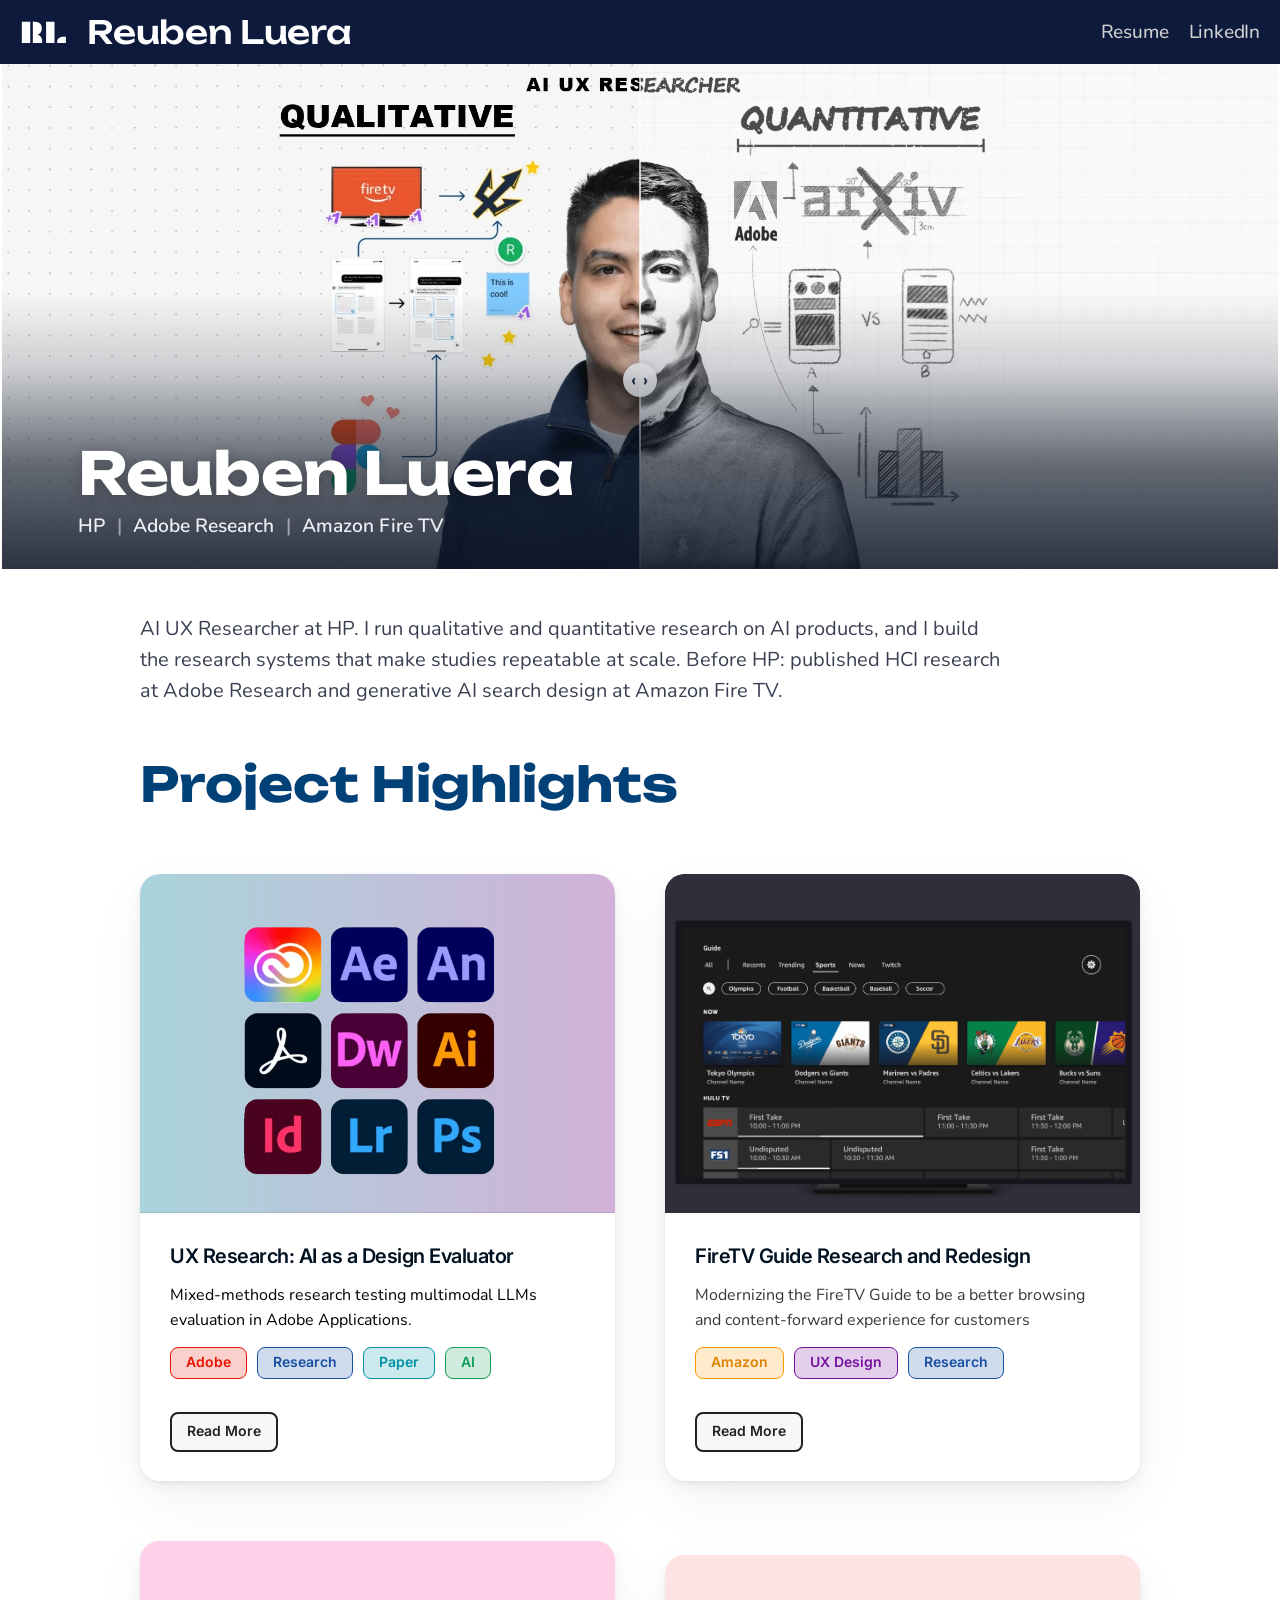
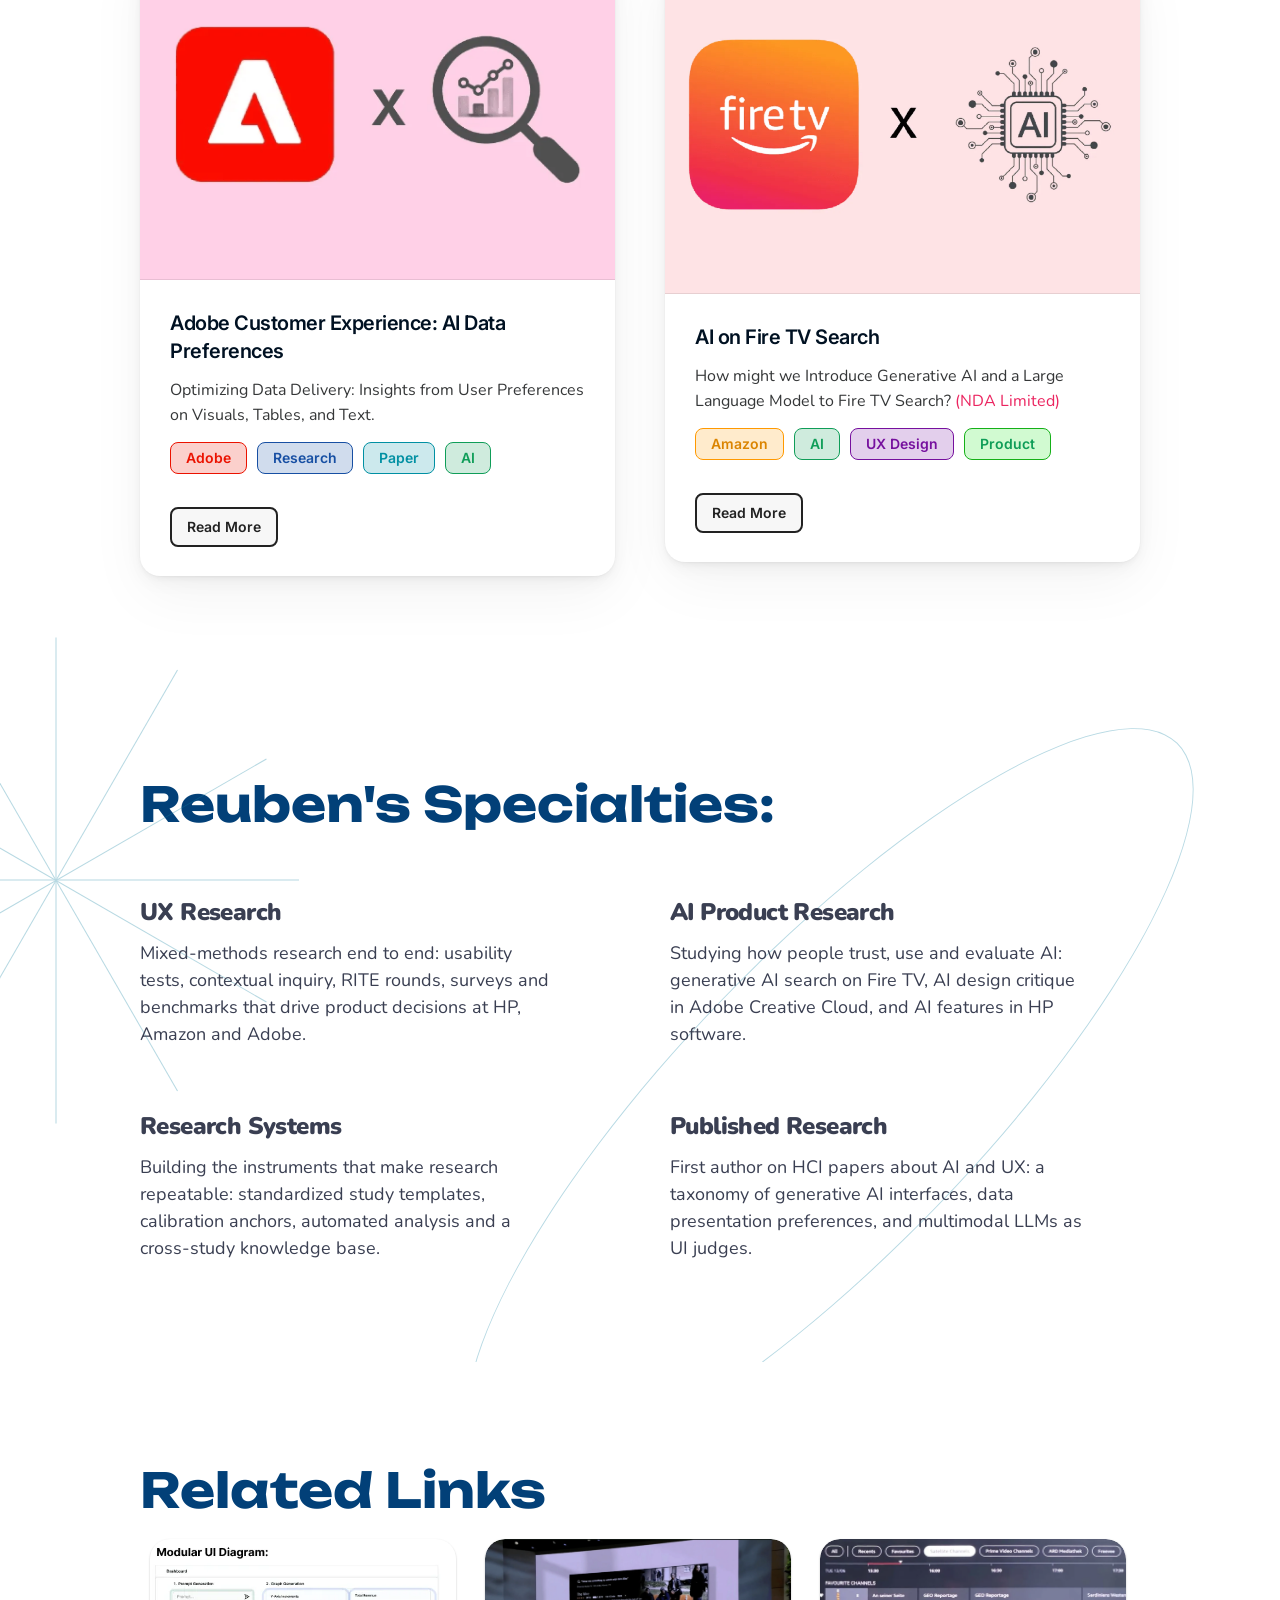
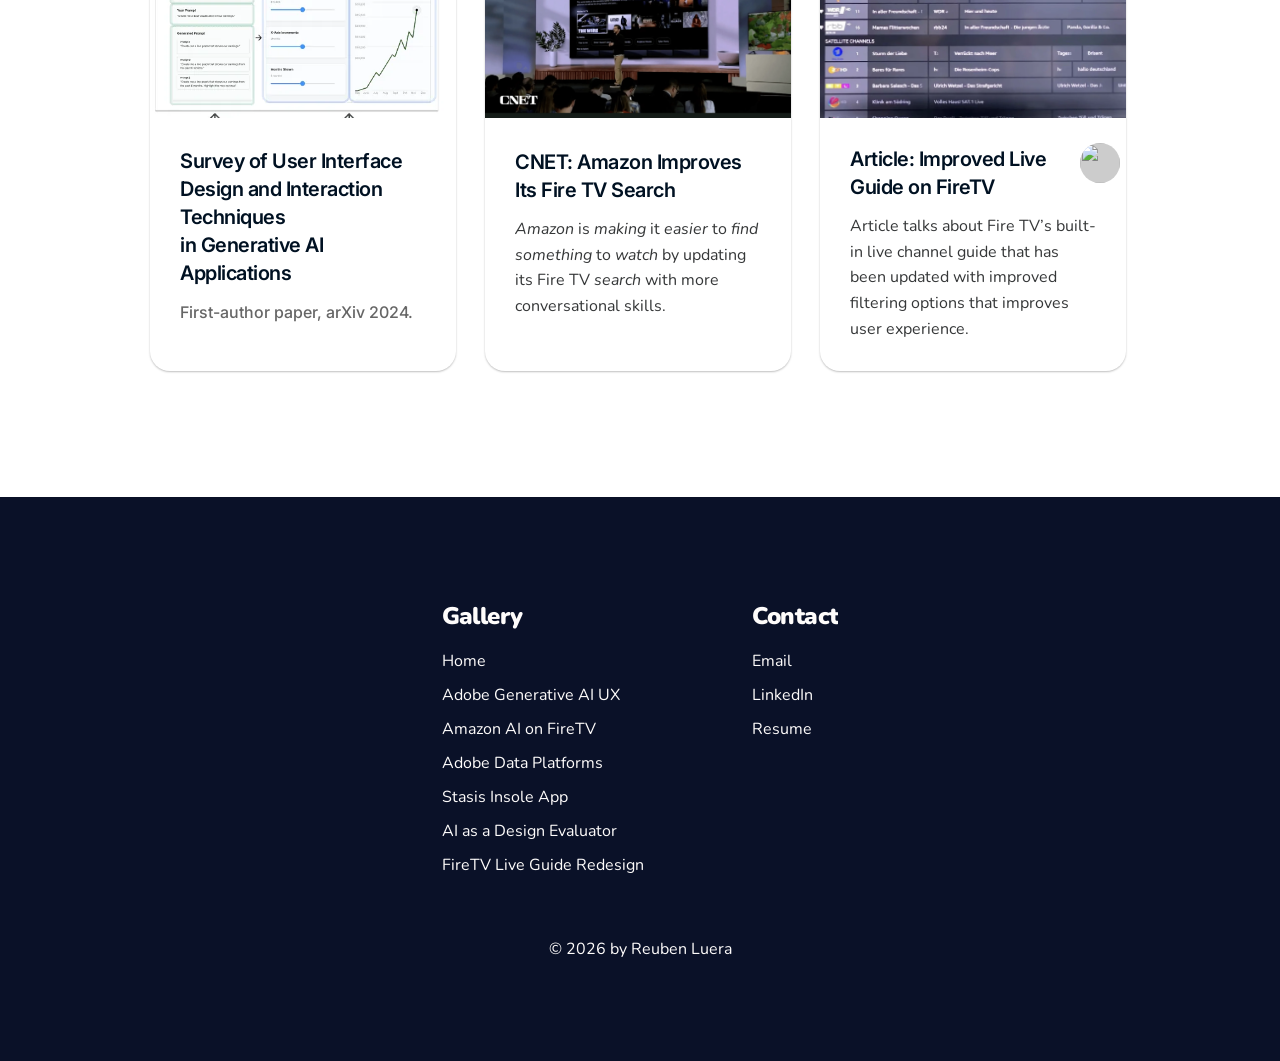
==== commit 9f4bafa2: "Merge branch 'main' into hero-overlay # Conflicts: #	index.html" ====
--- a/index.html
+++ b/index.html
@@ -22,7 +22,7 @@
 <meta name="twitter:image" content="https://benluera.github.io/portfolio/assets/og.jpg?v=2">
 <link rel="preconnect" href="https://fonts.googleapis.com"><link rel="preconnect" href="https://fonts.gstatic.com" crossorigin>
 <link rel="stylesheet" href="https://fonts.googleapis.com/css2?family=Inter:wght@400;500;600;700;800&family=Inter+Tight:wght@500;600;700&family=Montserrat:ital,wght@0,400;0,500;0,600;0,700;0,800;0,900;1,400&family=Nunito:ital,wght@0,400;0,500;0,600;0,700;0,800;0,900;1,400&family=Plaster&family=Unbounded:wght@400;500;600;700&display=swap">
-<link rel="stylesheet" href="assets/base.css?v=qq7">
+<link rel="stylesheet" href="assets/base.css?v=ho1">
 <style>
 .nvA6p4UUqO{position:relative;width:100%;height:auto;display:flex;flex-direction:column;justify-content:flex-start;align-items:center;gap:0px;background:rgb(254, 252, 251);overflow:hidden}
 .nlQNIJgDFj{position:fixed;left:0px;right:0px;top:0px;flex-shrink:0;height:64px;z-index:10}
@@ -564,7 +564,7 @@
 </style>
 </head>
 <body>
-<div class="nvA6p4UUqO"><div class="inst nlQNIJgDFj" data-instance data-component="Navigation 4"><div class="variant nlQNIJgDFj_Ta37niE7v" data-variant="Ta37niE7v"><div class="nObHOKABcv"><div class="nXviI0Y9OV"><a class="rt ndkblyniXS" href="./"><p>RL</p></a><a class="rt nVkGFjsyVC" href="./"><p>Reuben Luera</p></a></div></div><div class="nDPiUMCuep"><div class="nOT2uP1n9U"></div><div class="ni_y7MMljP"><a class="rt nHM8JUFKR8" href="https://drive.google.com/file/d/1-4WC2Kq7KHPikC_4yO-IUz8NMZVW1yvx/view?usp=sharing" target="_blank" rel="noopener"><p>Resume</p></a><a class="rt nD02a3BYnx" href="https://www.linkedin.com/in/reuben-luera/" target="_blank" rel="noopener"><p>LinkedIn</p></a></div></div></div><div class="variant nlQNIJgDFj_x9P66OzGx" data-variant="x9P66OzGx"><div class="nav-phone-links"><a href="https://drive.google.com/file/d/1-4WC2Kq7KHPikC_4yO-IUz8NMZVW1yvx/view?usp=sharing" target="_blank" rel="noopener">Resume</a><a href="https://www.linkedin.com/in/reuben-luera/" target="_blank" rel="noopener">LinkedIn</a></div><div class="nx9P66OzGxObHOKABcv"><div class="nx9P66OzGxXviI0Y9OV"><a class="rt nx9P66OzGxdkblyniXS" href="./"><p>RL</p></a><a class="rt nx9P66OzGxVkGFjsyVC" href="./"><p>Reuben Luera</p></a></div></div><div class="nx9P66OzGxDPiUMCuep"><div class="inst nx9P66OzGxiq1JCvODL" data-component="Links: Product"></div><div class="nx9P66OzGxOT2uP1n9U"></div><div class="nx9P66OzGxi_y7MMljP"><a class="rt nx9P66OzGxHM8JUFKR8" href="https://drive.google.com/file/d/1-4WC2Kq7KHPikC_4yO-IUz8NMZVW1yvx/view?usp=sharing" target="_blank" rel="noopener"><p>Resume</p></a><a class="rt nx9P66OzGxD02a3BYnx" href="https://www.linkedin.com/in/reuben-luera/" target="_blank" rel="noopener"><p>LinkedIn</p></a></div><div class="inst nx9P66OzGxJdBYxtasJ" data-component="Links: Resources"></div><div class="inst nx9P66OzGxxjlnjooMd" data-component="Links: Community"></div></div></div></div><div class="nbJl4YPxNB"><div class="nMbd5OdMxj"><div class="inst nc6zq_F9zd before-after" data-instance data-component="BeforeAfter" style="--pos:50%"><img class="ba-left" src="assets/images/hero-qual-quant-color.webp?v=3" alt="Reuben Luera, AI UX Researcher. Split portrait labeled Qualitative on the left and Quantitative on the right."><img class="ba-right" src="assets/images/hero-qual-quant-sketch.webp?v=3" alt=""><div class="ba-line"></div><input class="ba-range" type="range" min="0" max="100" value="50" aria-label="Compare"></div><div class="hero-intro"><h1>Reuben Luera</h1><p>AI UX Researcher at HP. I run qualitative and quantitative research on AI products, and I build the research systems that make studies repeatable at scale. Before HP: published HCI research at Adobe Research and generative AI search design at Amazon Fire TV.</p></div></div></div><div class="nIWrqHTkji"><div class="rt nyTndgTSx0"><h2>Project Highlights</h2></div><div class="nYycZgH4dD"><div class="inst nTnsw82KDW" data-instance data-component="Card"><a class="variant nTnsw82KDW_YEi3f_NM_" data-variant="YEi3f_NM_" href="mllmjudge/"><div class="nYEi3f_NM_YPnArTXVZ"><div class="nYEi3f_NM_EdpnKjpIN"><div class="nYEi3f_NM_bCOuGcbKQ" role="img" aria-label="Figure: Project Highlights"></div></div></div><div class="nYEi3f_NM_U0TUU7XFZ"><div class="rt nYEi3f_NM_srI__Fmmy"><h3>UX Research: AI as a Design Evaluator</h3></div><div class="rt nYEi3f_NM_foAq5zC_T"><p>Mixed-methods research testing multimodal LLMs evaluation in Adobe Applications.</p></div><div class="nYEi3f_NM_Lu4RU06_U"><button class="nYEi3f_NM_w8pEQqQ3s"><div class="rt nYEi3f_NM_itZlyiTNU"><p>Adobe</p></div></button><button class="nYEi3f_NM_MuwVS09m0"><div class="rt nYEi3f_NM_J2SQM0_gv"><p>Research</p></div></button><button class="nYEi3f_NM_BOkAE0vN0"><div class="rt nYEi3f_NM_CCWZikfdw"><p>Paper</p></div></button><button class="nYEi3f_NM_I0Na0LCwt"><div class="rt nYEi3f_NM_QroBZlQdn"><p>AI</p></div></button></div><div class="inst nYEi3f_NM_XKVEcJ_xk" data-instance data-component="Read more Button"><div class="variant nYEi3f_NM_XKVEcJ_xk_Sn5kPeTr0" data-variant="Sn5kPeTr0"><div class="rt nSn5kPeTr0IHy4gOEuU"><p>Read More</p></div></div></div></div></a><a class="variant nTnsw82KDW_BQ7REBfLw" data-variant="BQ7REBfLw" href="mllmjudge/"><div class="nBQ7REBfLwYPnArTXVZ"><div class="nBQ7REBfLwEdpnKjpIN"><div class="nBQ7REBfLwbCOuGcbKQ" role="img" aria-label="Figure: UX Research: AI as a Design Evaluator"></div></div></div><div class="nBQ7REBfLwU0TUU7XFZ"><div class="rt nBQ7REBfLwsrI__Fmmy"><h3>UX Research: AI as a Design Evaluator</h3></div><div class="rt nBQ7REBfLwfoAq5zC_T"><p>Mixed-methods research testing multimodal LLMs evaluation in Adobe Applications.</p></div><div class="nBQ7REBfLwLu4RU06_U"><button class="nBQ7REBfLww8pEQqQ3s"><div class="rt nBQ7REBfLwitZlyiTNU"><p>Adobe</p></div></button><button class="nBQ7REBfLwMuwVS09m0"><div class="rt nBQ7REBfLwJ2SQM0_gv"><p>Research</p></div></button><button class="nBQ7REBfLwBOkAE0vN0"><div class="rt nBQ7REBfLwCCWZikfdw"><p>Paper</p></div></button><button class="nBQ7REBfLwI0Na0LCwt"><div class="rt nBQ7REBfLwQroBZlQdn"><p>AI</p></div></button></div><div class="inst nBQ7REBfLwXKVEcJ_xk" data-instance data-component="Read more Button"><div class="variant nBQ7REBfLwXKVEcJ_xk_Bn1oOBSqa" data-variant="Bn1oOBSqa"><div class="rt nIHy4gOEuU"><p>Read More</p></div></div><div class="variant nBQ7REBfLwXKVEcJ_xk_y86CueWO_" data-variant="y86CueWO_"><div class="rt ny86CueWO_IHy4gOEuU"><p>Read More</p></div></div></div></div></a></div><div class="inst nevm9pJMn9" data-instance data-component="Card"><a class="variant nevm9pJMn9_JPomyDDf0" data-variant="JPomyDDf0" href="aiftv-2/"><div class="nJPomyDDf0YPnArTXVZ"><div class="nJPomyDDf0Gvytbhaiy" role="img" aria-label="Figure: UX Research: AI as a Design Evaluator"></div></div><div class="nJPomyDDf0U0TUU7XFZ"><div class="rt nJPomyDDf0srI__Fmmy"><h3>FireTV Guide Research and Redesign</h3></div><div class="rt nJPomyDDf0foAq5zC_T"><p>Modernizing the FireTV Guide to be a better browsing and content-forward experience for customers</p></div><div class="nJPomyDDf0Lu4RU06_U"><button class="nJPomyDDf0KfRNzQH7y"><div class="rt nJPomyDDf0pJMIOaBDW"><p>Amazon</p></div></button><button class="nJPomyDDf0jpQjS2kYt"><div class="rt nJPomyDDf0Nq6DZ0kDz"><p>UX Design</p></div></button><button class="nJPomyDDf0MuwVS09m0"><div class="rt nJPomyDDf0J2SQM0_gv"><p>Research</p></div></button></div><div class="inst nJPomyDDf0XKVEcJ_xk" data-instance data-component="Read more Button"><div class="variant nJPomyDDf0XKVEcJ_xk_Sn5kPeTr0" data-variant="Sn5kPeTr0"><div class="rt nSn5kPeTr0IHy4gOEuU"><p>Read More</p></div></div></div></div></a><a class="variant nevm9pJMn9_KJDtBRsJ9" data-variant="KJDtBRsJ9" href="aiftv-2/"><div class="nKJDtBRsJ9YPnArTXVZ"><div class="nKJDtBRsJ9Gvytbhaiy" role="img" aria-label="Figure: FireTV Guide Research and Redesign"></div></div><div class="nKJDtBRsJ9U0TUU7XFZ"><div class="rt nKJDtBRsJ9srI__Fmmy"><h3>FireTV Guide Research and Redesign</h3></div><div class="rt nKJDtBRsJ9foAq5zC_T"><p>Modernizing the FireTV Guide to be a better browsing and content-forward experience for customers</p></div><div class="nKJDtBRsJ9Lu4RU06_U"><button class="nKJDtBRsJ9KfRNzQH7y"><div class="rt nKJDtBRsJ9pJMIOaBDW"><p>Amazon</p></div></button><button class="nKJDtBRsJ9jpQjS2kYt"><div class="rt nKJDtBRsJ9Nq6DZ0kDz"><p>UX Design</p></div></button><button class="nKJDtBRsJ9MuwVS09m0"><div class="rt nKJDtBRsJ9J2SQM0_gv"><p>Research</p></div></button></div><div class="inst nKJDtBRsJ9XKVEcJ_xk" data-instance data-component="Read more Button"><div class="variant nKJDtBRsJ9XKVEcJ_xk_Bn1oOBSqa" data-variant="Bn1oOBSqa"><div class="rt nIHy4gOEuU"><p>Read More</p></div></div><div class="variant nKJDtBRsJ9XKVEcJ_xk_y86CueWO_" data-variant="y86CueWO_"><div class="rt ny86CueWO_IHy4gOEuU"><p>Read More</p></div></div></div></div></a></div></div><div class="ng4mm69FI1"><div class="inst ndTw_4PsgZ" data-instance data-component="Card"><a class="variant ndTw_4PsgZ_j5hLWVEib" data-variant="j5hLWVEib" href="optimizing/"><div class="nj5hLWVEibYPnArTXVZ"><div class="nj5hLWVEibGvytbhaiy" role="img" aria-label="Figure: FireTV Guide Research and Redesign"></div></div><div class="nj5hLWVEibU0TUU7XFZ"><div class="rt nj5hLWVEibsrI__Fmmy"><h3>Adobe Customer Experience: AI Data Preferences</h3></div><div class="rt nj5hLWVEibfoAq5zC_T"><p>Optimizing Data Delivery: Insights from User Preferences on Visuals, Tables, and Text.</p></div><div class="nj5hLWVEibLu4RU06_U"><button class="nj5hLWVEibw8pEQqQ3s"><div class="rt nj5hLWVEibitZlyiTNU"><p>Adobe</p></div></button><button class="nj5hLWVEibMuwVS09m0"><div class="rt nj5hLWVEibJ2SQM0_gv"><p>Research</p></div></button><button class="nj5hLWVEibBOkAE0vN0"><div class="rt nj5hLWVEibCCWZikfdw"><p>Paper</p></div></button><button class="nj5hLWVEibI0Na0LCwt"><div class="rt nj5hLWVEibQroBZlQdn"><p>AI</p></div></button></div><div class="inst nj5hLWVEibXKVEcJ_xk" data-instance data-component="Read more Button"><div class="variant nj5hLWVEibXKVEcJ_xk_Sn5kPeTr0" data-variant="Sn5kPeTr0"><div class="rt nSn5kPeTr0IHy4gOEuU"><p>Read More</p></div></div></div></div></a><a class="variant ndTw_4PsgZ_uJBEK4GE9" data-variant="uJBEK4GE9" href="optimizing/"><div class="nuJBEK4GE9YPnArTXVZ"><div class="nuJBEK4GE9Gvytbhaiy" role="img" aria-label="Figure: Adobe Customer Experience: AI Data Preferences"></div></div><div class="nuJBEK4GE9U0TUU7XFZ"><div class="rt nuJBEK4GE9srI__Fmmy"><h3>Adobe Customer Experience: AI Data Preferences</h3></div><div class="rt nuJBEK4GE9foAq5zC_T"><p>Optimizing Data Delivery: Insights from User Preferences on Visuals, Tables, and Text.</p></div><div class="nuJBEK4GE9Lu4RU06_U"><button class="nuJBEK4GE9w8pEQqQ3s"><div class="rt nuJBEK4GE9itZlyiTNU"><p>Adobe</p></div></button><button class="nuJBEK4GE9MuwVS09m0"><div class="rt nuJBEK4GE9J2SQM0_gv"><p>Research</p></div></button><button class="nuJBEK4GE9BOkAE0vN0"><div class="rt nuJBEK4GE9CCWZikfdw"><p>Paper</p></div></button><button class="nuJBEK4GE9I0Na0LCwt"><div class="rt nuJBEK4GE9QroBZlQdn"><p>AI</p></div></button></div><div class="inst nuJBEK4GE9XKVEcJ_xk" data-instance data-component="Read more Button"><div class="variant nuJBEK4GE9XKVEcJ_xk_Bn1oOBSqa" data-variant="Bn1oOBSqa"><div class="rt nIHy4gOEuU"><p>Read More</p></div></div><div class="variant nuJBEK4GE9XKVEcJ_xk_y86CueWO_" data-variant="y86CueWO_"><div class="rt ny86CueWO_IHy4gOEuU"><p>Read More</p></div></div></div></div></a></div><div class="inst nNQQDktcik" data-instance data-component="Card"><a class="variant nNQQDktcik_zKpzWK9U1" data-variant="zKpzWK9U1" href="aiftv/"><div class="nzKpzWK9U1YPnArTXVZ"><div class="nzKpzWK9U1Gvytbhaiy" role="img" aria-label="Figure: Adobe Customer Experience: AI Data Preferences"></div></div><div class="nzKpzWK9U1U0TUU7XFZ"><div class="rt nzKpzWK9U1srI__Fmmy"><h3>AI on Fire TV Search</h3></div><div class="rt nzKpzWK9U1foAq5zC_T"><p>How might we Introduce Generative AI and a Large Language Model to Fire TV Search? <span style="color:rgb(235, 37, 96)">(NDA Limited)</span></p></div><div class="nzKpzWK9U1Lu4RU06_U"><button class="nzKpzWK9U1KfRNzQH7y"><div class="rt nzKpzWK9U1pJMIOaBDW"><p>Amazon</p></div></button><button class="nzKpzWK9U1I0Na0LCwt"><div class="rt nzKpzWK9U1QroBZlQdn"><p>AI</p></div></button><button class="nzKpzWK9U1jpQjS2kYt"><div class="rt nzKpzWK9U1Nq6DZ0kDz"><p>UX Design</p></div></button><button class="nzKpzWK9U1CMFQTv3LN"><div class="rt nzKpzWK9U1KPjdi2VGD"><p>Product</p></div></button></div><div class="inst nzKpzWK9U1XKVEcJ_xk" data-instance data-component="Read more Button"><div class="variant nzKpzWK9U1XKVEcJ_xk_Sn5kPeTr0" data-variant="Sn5kPeTr0"><div class="rt nSn5kPeTr0IHy4gOEuU"><p>Read More</p></div></div></div></div></a><a class="variant nNQQDktcik_ivmprga4x" data-variant="ivmprga4x" href="aiftv/"><div class="nivmprga4xYPnArTXVZ"><div class="nivmprga4xGvytbhaiy" role="img" aria-label="Figure: AI on Fire TV Search"></div></div><div class="nivmprga4xU0TUU7XFZ"><div class="rt nivmprga4xsrI__Fmmy"><h3>AI on Fire TV Search</h3></div><div class="rt nivmprga4xfoAq5zC_T"><p>How might we Introduce Generative AI and a Large Language Model to Fire TV Search? <span style="color:rgb(235, 37, 96)">(NDA Limited)</span></p></div><div class="nivmprga4xLu4RU06_U"><button class="nivmprga4xKfRNzQH7y"><div class="rt nivmprga4xpJMIOaBDW"><p>Amazon</p></div></button><button class="nivmprga4xI0Na0LCwt"><div class="rt nivmprga4xQroBZlQdn"><p>AI</p></div></button><button class="nivmprga4xjpQjS2kYt"><div class="rt nivmprga4xNq6DZ0kDz"><p>UX Design</p></div></button><button class="nivmprga4xCMFQTv3LN"><div class="rt nivmprga4xKPjdi2VGD"><p>Product</p></div></button></div><div class="inst nivmprga4xXKVEcJ_xk" data-instance data-component="Read more Button"><div class="variant nivmprga4xXKVEcJ_xk_Bn1oOBSqa" data-variant="Bn1oOBSqa"><div class="rt nIHy4gOEuU"><p>Read More</p></div></div><div class="variant nivmprga4xXKVEcJ_xk_y86CueWO_" data-variant="y86CueWO_"><div class="rt ny86CueWO_IHy4gOEuU"><p>Read More</p></div></div></div></div></a></div></div></div><div class="nu819LNN5w"><div class="rt nXTihsQjj1"><h2>Reuben&#x27;s Specialties:</h2></div><div class="nJ7aakRI2A"><div class="neOUrByhQU"><div class="rt niHQtNsPX0"><h2>UX Research</h2></div><div class="rt nWnvtbm3vx"><p>Mixed-methods research end to end: usability tests, contextual inquiry, RITE rounds, surveys and benchmarks that drive product decisions at HP, Amazon and Adobe.</p></div></div><div class="nF___c2p4X"><div class="rt nWV8EMvyuf"><h2>AI Product Research</h2></div><div class="rt nLuE536VIq"><p>Studying how people trust, use and evaluate AI: generative AI search on Fire TV, AI design critique in Adobe Creative Cloud, and AI features in HP software.</p></div></div><div class="nk6rIrm1EP"><div class="rt nSifnk8UI_"><h2>Research Systems</h2></div><div class="rt ncUteRPi2Z"><p>Building the instruments that make research repeatable: standardized study templates, calibration anchors, automated analysis and a cross-study knowledge base.</p></div></div><div class="nZ5uAmNlef"><div class="rt nB0bdJ81an"><h2>Published Research</h2></div><div class="rt nNrjZbEo73"><p>First author on HCI papers about AI and UX: a taxonomy of generative AI interfaces, data presentation preferences, and multimodal LLMs as UI judges.</p></div></div><div class="nnXgXTR6Uy"></div><div class="nAUUtwLbwq"><div class="ntt90yurD_"></div><div class="ng8Ds1WdAc"></div><div class="niIcMUFmpa"></div><div class="nnN2vWdBgC"></div><div class="nGDe3MITj7"></div><div class="nYkqII0Shr"></div></div></div></div><div class="nNu7WDnfiU"><div class="nQRRlRV1js"><div class="rt nagAZ0PCSX"><h2>Related Links</h2></div><div class="inst nEgspn1MET carousel" data-instance data-component="Carousel" style="--gap:29px;--arrow-size:40px;--arrow-radius:40px;--arrow-pad:20px;--arrow-fill:rgba(0, 0, 0, 0.2);--track-pad:10px"><div class="carousel-track"><div class="inst nAJI_sTmRj" data-instance data-component="Card 2"><a class="variant nAJI_sTmRj_yP8RwTL82" data-variant="yP8RwTL82" href="https://arxiv.org/abs/2410.22370"><div class="nyP8RwTL82gq3QaVDPK" role="img" aria-label="Figure: Survey of User Interface Design and Interaction Techniques"></div><div class="nyP8RwTL82SeMC7gjNh"><div class="rt nyP8RwTL82q2tMERU6b"><h3>Survey of User Interface Design and Interaction Techniques</h3><h3>in Generative AI Applications</h3></div><div class="rt nyP8RwTL82KXQc1iMKM"><p>First-author paper, arXiv 2024.</p></div></div></a><a class="variant nAJI_sTmRj_QrHsQdJEP" data-variant="QrHsQdJEP" href="https://arxiv.org/abs/2410.22370"><div class="nQrHsQdJEPgq3QaVDPK" role="img" aria-label="Figure: Survey of User Interface Design and Interaction Techniques"></div><div class="nQrHsQdJEPSeMC7gjNh"><div class="rt nQrHsQdJEPq2tMERU6b"><h3>Survey of User Interface Design and Interaction Techniques</h3><h3>in Generative AI Applications</h3></div><div class="rt nQrHsQdJEPKXQc1iMKM"><p>First-author paper, arXiv 2024.</p></div></div></a></div><div class="inst nWtCBmdJjg" data-instance data-component="Card 2"><a class="variant nWtCBmdJjg_ILOQ4hLKS" data-variant="ILOQ4hLKS" href="https://www.cnet.com/videos/amazon-improves-its-fire-tv-search/" target="_blank" rel="noopener"><div class="nILOQ4hLKSgq3QaVDPK" role="img" aria-label="Figure: CNET: Amazon Improves Its Fire TV Search"></div><div class="nILOQ4hLKSSeMC7gjNh"><div class="rt nILOQ4hLKSq2tMERU6b"><h3>CNET: Amazon Improves Its Fire TV Search</h3></div><div class="rt nILOQ4hLKSKXQc1iMKM"><p><em>Amazon</em> is <em>making</em> it <em>easier</em> to <em>find something</em> to <em>watch</em> by updating its Fire TV <em>search</em> with more conversational skills.</p></div></div></a><a class="variant nWtCBmdJjg_ebx7whhVr" data-variant="ebx7whhVr" href="https://www.cnet.com/videos/amazon-improves-its-fire-tv-search/" target="_blank" rel="noopener"><div class="nebx7whhVrgq3QaVDPK" role="img" aria-label="Figure: CNET: Amazon Improves Its Fire TV Search"></div><div class="nebx7whhVrSeMC7gjNh"><div class="rt nebx7whhVrq2tMERU6b"><h3>CNET: Amazon Improves Its Fire TV Search</h3></div><div class="rt nebx7whhVrKXQc1iMKM"><p><em>Amazon</em> is <em>making</em> it <em>easier</em> to <em>find something</em> to <em>watch</em> by updating its Fire TV <em>search</em> with more conversational skills.</p></div></div></a></div><div class="inst nmayBF50sd" data-instance data-component="Card 2"><a class="variant nmayBF50sd_RNGqzo7D7" data-variant="RNGqzo7D7" href="https://www.aftvnews.com/fire-tvs-built-in-live-channel-guide-has-been-updated-with-improved-filtering-options/"><div class="nRNGqzo7D7gq3QaVDPK" role="img" aria-label="Figure: Article: Improved Live Guide on FireTV"></div><div class="nRNGqzo7D7SeMC7gjNh"><div class="rt nRNGqzo7D7q2tMERU6b"><h3>Article: Improved Live Guide on FireTV</h3></div><div class="rt nRNGqzo7D7KXQc1iMKM"><p>Article talks about Fire TV’s built-in live channel guide that has been updated with improved filtering options that improves user experience.</p></div></div></a><a class="variant nmayBF50sd_TnkrVVtuz" data-variant="TnkrVVtuz" href="https://www.aftvnews.com/fire-tvs-built-in-live-channel-guide-has-been-updated-with-improved-filtering-options/"><div class="nTnkrVVtuzgq3QaVDPK" role="img" aria-label="Figure: Article: Improved Live Guide on FireTV"></div><div class="nTnkrVVtuzSeMC7gjNh"><div class="rt nTnkrVVtuzq2tMERU6b"><h3>Article: Improved Live Guide on FireTV</h3></div><div class="rt nTnkrVVtuzKXQc1iMKM"><p>Article talks about Fire TV’s built-in live channel guide that has been updated with improved filtering options that improves user experience.</p></div></div></a></div><div class="inst nVlPK11xLf" data-instance data-component="Card 2"><a class="variant nVlPK11xLf_n0vyjMB6q" data-variant="n0vyjMB6q" href="https://research.adobe.com/news/gem-fellows-career-shifts-at-adobe-research/"><div class="ngq3QaVDPK" role="img" aria-label="Figure: Adobe Research: GEM Fellows&#x27; Experience"></div><div class="nSeMC7gjNh"><div class="rt nq2tMERU6b"><h3>Adobe Research: GEM Fellows&#x27; Experience</h3></div><div class="rt nKXQc1iMKM"><p>An inside interview at how GEM Fellows are making new discoveries, and big career shifts, at Adobe Research now and in the future</p></div></div></a><a class="variant nVlPK11xLf_xy_rqwukj" data-variant="xy_rqwukj" href="https://research.adobe.com/news/gem-fellows-career-shifts-at-adobe-research/"><div class="nxy_rqwukjgq3QaVDPK" role="img" aria-label="Figure: Adobe Research: GEM Fellows&#x27; Experience"></div><div class="nxy_rqwukjSeMC7gjNh"><div class="rt nxy_rqwukjq2tMERU6b"><h3>Adobe Research: GEM Fellows&#x27; Experience</h3></div><div class="rt nxy_rqwukjKXQc1iMKM"><p>An inside interview at how GEM Fellows are making new discoveries, and big career shifts, at Adobe Research now and in the future</p></div></div></a></div><div class="inst nbakmA86wN" data-instance data-component="Card 2"><a class="variant nbakmA86wN_fgtHtOY1f" data-variant="fgtHtOY1f" href="https://www.linkedin.com/posts/adobe_adobelife-activity-7381744840864124929-pdTQ?utm_source=share&amp;utm_medium=member_desktop&amp;rcm=ACoAACwvR_8BHjePMz2hO_xk6o689smtzLDTbwc" target="_blank" rel="noopener"><div class="nfgtHtOY1fgq3QaVDPK" role="img" aria-label="Figure: Adobe Life: Achievement Spotlight"></div><div class="nfgtHtOY1fSeMC7gjNh"><div class="rt nfgtHtOY1fq2tMERU6b"><h3>Adobe Life: <br>Achievement Spotlight</h3></div><div class="rt nfgtHtOY1fKXQc1iMKM"><p>&quot;From zero research experience to presenting his own research at an international conference. That’s been the journey for Adobe Research intern Reuben Luera…&quot;</p></div></div></a><a class="variant nbakmA86wN_DnjuPTQsV" data-variant="DnjuPTQsV" href="https://www.linkedin.com/posts/adobe_adobelife-activity-7381744840864124929-pdTQ?utm_source=share&amp;utm_medium=member_desktop&amp;rcm=ACoAACwvR_8BHjePMz2hO_xk6o689smtzLDTbwc" target="_blank" rel="noopener"><div class="nDnjuPTQsVgq3QaVDPK" role="img" aria-label="Figure: Adobe Life: Achievement Spotlight"></div><div class="nDnjuPTQsVSeMC7gjNh"><div class="rt nDnjuPTQsVq2tMERU6b"><h3>Adobe Life: <br>Achievement Spotlight</h3></div><div class="rt nDnjuPTQsVKXQc1iMKM"><p>&quot;From zero research experience to presenting his own research at an international conference. That’s been the journey for Adobe Research intern Reuben Luera…&quot;</p></div></div></a></div><div class="inst nBAQCFKot7" data-instance data-component="Card 2"><a class="variant nBAQCFKot7_pnt31bpxh" data-variant="pnt31bpxh" href="https://www.instagram.com/p/CUqmEHJPgy6/?igsh=MzRlODBiNWFlZA==" target="_blank" rel="noopener"><div class="npnt31bpxhgq3QaVDPK" role="img" aria-label="Figure: Friends of Figma Panel: Ask a UX Design Intern"></div><div class="npnt31bpxhSeMC7gjNh"><div class="rt npnt31bpxhq2tMERU6b"><h3>Friends of Figma Panel: Ask a UX Design Intern</h3></div><div class="rt npnt31bpxhKXQc1iMKM"><p>A Former Intern panel will answer questions you have on Friends of Figma&#x27;s first virtual event, &quot;Ask a UX Design Intern.&quot;</p></div></div></a><a class="variant nBAQCFKot7_ZBG1hEGly" data-variant="ZBG1hEGly" href="https://www.instagram.com/p/CUqmEHJPgy6/?igsh=MzRlODBiNWFlZA==" target="_blank" rel="noopener"><div class="nZBG1hEGlygq3QaVDPK" role="img" aria-label="Figure: Friends of Figma Panel: Ask a UX Design Intern"></div><div class="nZBG1hEGlySeMC7gjNh"><div class="rt nZBG1hEGlyq2tMERU6b"><h3>Friends of Figma Panel: Ask a UX Design Intern</h3></div><div class="rt nZBG1hEGlyKXQc1iMKM"><p>A Former Intern panel will answer questions you have on Friends of Figma&#x27;s first virtual event, &quot;Ask a UX Design Intern.&quot;</p></div></div></a></div></div><button class="car-btn car-prev" aria-label="Previous"><img src="assets/images/6tTbkXggWgQCAJ4DO2QEdXXmgM.svg" alt="" width="40" height="40"></button><button class="car-btn car-next" aria-label="Next"><img src="assets/images/11KSGbIZoRSg4pjdnUoif6MKHI.svg" alt="" width="40" height="40"></button></div></div></div><div class="inst nvX6TNWpYy" data-instance data-component="Footer"><div class="variant nvX6TNWpYy_fjMc43YoF" data-variant="fjMc43YoF"><div class="nePy9C0EDZ"><div class="nWdflHQpew"><div class="rt nS_Aza2TGs"><p>Gallery</p></div><div class="nmah2Uvv0M"><a class="rt nikoF5H0hH" href="./"><p>Home</p></a><a class="rt nw_UgKHZL5" href="survey/"><p>Adobe Generative AI UX</p></a><a class="rt nQmYWEWmqh" href="aiftv/"><p>Amazon AI on FireTV </p></a><a class="rt nqkWkVobJY" href="optimizing/"><p>Adobe Data Platforms</p></a><a class="rt ndkq2eQh4f" href="stasis/"><p>Stasis Insole App</p></a><a class="rt ndkq2eQh4f" href="mllmjudge/"><p>AI as a Design Evaluator</p></a><a class="rt ndkq2eQh4f" href="aiftv-2/"><p>FireTV Live Guide Redesign</p></a></div></div><div class="nHaTRU4PDT"><div class="rt nzrnhSoIMz"><p>Contact</p></div><div class="nv1gR5C3HJ"><a class="rt nY0LTVhZ7c" href="mailto:benluera@gmail.com" target="_blank" rel="noopener"><p>Email</p></a><a class="rt nNHWxEOAcc" href="https://www.linkedin.com/in/reuben-luera/" target="_blank" rel="noopener"><p>LinkedIn</p></a><a class="rt nyNUcHU0ae" href="https://drive.google.com/file/d/1-4WC2Kq7KHPikC_4yO-IUz8NMZVW1yvx/view?usp=sharing" target="_blank" rel="noopener"><p>Resume</p></a></div></div></div><div class="nMWJNcbJWX"><div class="rt nUcZFVxcfo"><p>© 2026 by Reuben Luera</p></div></div></div><div class="variant nvX6TNWpYy_sOCrE0xPT" data-variant="sOCrE0xPT"><div class="nsOCrE0xPTePy9C0EDZ"><div class="nsOCrE0xPTWdflHQpew"><div class="rt nsOCrE0xPTS_Aza2TGs"><p>Gallery</p></div><div class="nsOCrE0xPTmah2Uvv0M"><a class="rt nsOCrE0xPTikoF5H0hH" href="./"><p>Home</p></a><a class="rt nsOCrE0xPTPsgKB3hV1" href="survey/"><p>Adobe Generative AI UX</p></a><a class="rt nsOCrE0xPTw_UgKHZL5" href="aiftv/"><p>Amazon AI on FireTV </p></a><a class="rt nsOCrE0xPTQmYWEWmqh" href="optimizing/"><p>Adobe Data Platforms</p></a><a class="rt nsOCrE0xPTdkq2eQh4f" href="stasis/"><p>Stasis Insole App</p></a><a class="rt nsOCrE0xPTdkq2eQh4f" href="mllmjudge/"><p>AI as a Design Evaluator</p></a><a class="rt nsOCrE0xPTdkq2eQh4f" href="aiftv-2/"><p>FireTV Live Guide Redesign</p></a></div></div><div class="nsOCrE0xPTHaTRU4PDT"><div class="rt nsOCrE0xPTzrnhSoIMz"><p>Contact</p></div><div class="nsOCrE0xPTv1gR5C3HJ"><a class="rt nsOCrE0xPTY0LTVhZ7c" href="mailto:benluera@gmail.com" target="_blank" rel="noopener"><p>Email</p></a><a class="rt nsOCrE0xPTNHWxEOAcc" href="https://www.linkedin.com/in/reuben-luera/" target="_blank" rel="noopener"><p>LinkedIn</p></a><a class="rt nsOCrE0xPTyNUcHU0ae" href="https://drive.google.com/file/d/1-4WC2Kq7KHPikC_4yO-IUz8NMZVW1yvx/view?usp=sharing" target="_blank" rel="noopener"><p>Resume</p></a></div></div></div><div class="nsOCrE0xPTMWJNcbJWX"><div class="rt nsOCrE0xPTUcZFVxcfo"><p>© 2026 by Reuben Luera</p></div></div></div><div class="variant nvX6TNWpYy_wBDK0Rmvs" data-variant="wBDK0Rmvs"><div class="nwBDK0RmvsePy9C0EDZ"><div class="nwBDK0RmvsWdflHQpew"><div class="rt nwBDK0RmvsS_Aza2TGs"><p>Gallery</p></div><div class="nwBDK0Rmvsmah2Uvv0M"><a class="rt nwBDK0RmvsikoF5H0hH" href="./"><p>Home</p></a><a class="rt nwBDK0Rmvsw_UgKHZL5" href="survey/"><p>Adobe Generative AI UX</p></a><a class="rt nwBDK0RmvsQmYWEWmqh" href="aiftv/"><p>Amazon AI on FireTV </p></a><a class="rt nwBDK0RmvsqkWkVobJY" href="optimizing/"><p>Adobe Data Platforms</p></a><a class="rt nwBDK0Rmvsdkq2eQh4f" href="stasis/"><p>Stasis Insole App</p></a><a class="rt nwBDK0Rmvsdkq2eQh4f" href="mllmjudge/"><p>AI as a Design Evaluator</p></a><a class="rt nwBDK0Rmvsdkq2eQh4f" href="aiftv-2/"><p>FireTV Live Guide Redesign</p></a></div></div><div class="nwBDK0RmvsHaTRU4PDT"><div class="rt nwBDK0RmvszrnhSoIMz"><p>Contact</p></div><div class="nwBDK0Rmvsv1gR5C3HJ"><a class="rt nwBDK0RmvsY0LTVhZ7c" href="mailto:benluera@gmail.com" target="_blank" rel="noopener"><p>Email</p></a><a class="rt nwBDK0RmvsNHWxEOAcc" href="https://www.linkedin.com/in/reuben-luera/" target="_blank" rel="noopener"><p>LinkedIn</p></a><a class="rt nwBDK0RmvsyNUcHU0ae" href="https://drive.google.com/file/d/1-4WC2Kq7KHPikC_4yO-IUz8NMZVW1yvx/view?usp=sharing" target="_blank" rel="noopener"><p>Resume</p></a></div></div></div><div class="nwBDK0RmvsMWJNcbJWX"><div class="rt nwBDK0RmvsUcZFVxcfo"><p>© 2026 by Reuben Luera</p></div></div></div><div class="variant nvX6TNWpYy_axIoftzp1" data-variant="axIoftzp1"><div class="naxIoftzp1ePy9C0EDZ"><div class="naxIoftzp1WdflHQpew"><div class="rt naxIoftzp1S_Aza2TGs"><p>Gallery</p></div><div class="naxIoftzp1mah2Uvv0M"><a class="rt naxIoftzp1ikoF5H0hH" href="./"><p>Home</p></a><a class="rt naxIoftzp1trVZ0mjTp" href="survey/"><p>Adobe Generative AI UX</p></a><a class="rt naxIoftzp1w_UgKHZL5" href="aiftv/"><p>Amazon AI on FireTV </p></a><a class="rt naxIoftzp1QmYWEWmqh" href="optimizing/"><p>Adobe Data Platforms</p></a><a class="rt naxIoftzp1dkq2eQh4f" href="stasis/"><p>Stasis Insole App</p></a><a class="rt naxIoftzp1dkq2eQh4f" href="mllmjudge/"><p>AI as a Design Evaluator</p></a><a class="rt naxIoftzp1dkq2eQh4f" href="aiftv-2/"><p>FireTV Live Guide Redesign</p></a></div></div><div class="naxIoftzp1HaTRU4PDT"><div class="rt naxIoftzp1zrnhSoIMz"><p>Contact</p></div><div class="naxIoftzp1v1gR5C3HJ"><a class="rt naxIoftzp1Y0LTVhZ7c" href="mailto:benluera@gmail.com" target="_blank" rel="noopener"><p>Email</p></a><a class="rt naxIoftzp1NHWxEOAcc" href="https://www.linkedin.com/in/reuben-luera/" target="_blank" rel="noopener"><p>LinkedIn</p></a><a class="rt naxIoftzp1yNUcHU0ae" href="https://drive.google.com/file/d/1-4WC2Kq7KHPikC_4yO-IUz8NMZVW1yvx/view?usp=sharing" target="_blank" rel="noopener"><p>Resume</p></a></div></div></div><div class="naxIoftzp1MWJNcbJWX"><div class="rt naxIoftzp1UcZFVxcfo"><p>© 2026 by Reuben Luera</p></div></div></div></div></div>
+<div class="nvA6p4UUqO"><div class="inst nlQNIJgDFj" data-instance data-component="Navigation 4"><div class="variant nlQNIJgDFj_Ta37niE7v" data-variant="Ta37niE7v"><div class="nObHOKABcv"><div class="nXviI0Y9OV"><a class="rt ndkblyniXS" href="./"><p>RL</p></a><a class="rt nVkGFjsyVC" href="./"><p>Reuben Luera</p></a></div></div><div class="nDPiUMCuep"><div class="nOT2uP1n9U"></div><div class="ni_y7MMljP"><a class="rt nHM8JUFKR8" href="https://drive.google.com/file/d/1-4WC2Kq7KHPikC_4yO-IUz8NMZVW1yvx/view?usp=sharing" target="_blank" rel="noopener"><p>Resume</p></a><a class="rt nD02a3BYnx" href="https://www.linkedin.com/in/reuben-luera/" target="_blank" rel="noopener"><p>LinkedIn</p></a></div></div></div><div class="variant nlQNIJgDFj_x9P66OzGx" data-variant="x9P66OzGx"><div class="nav-phone-links"><a href="https://drive.google.com/file/d/1-4WC2Kq7KHPikC_4yO-IUz8NMZVW1yvx/view?usp=sharing" target="_blank" rel="noopener">Resume</a><a href="https://www.linkedin.com/in/reuben-luera/" target="_blank" rel="noopener">LinkedIn</a></div><div class="nx9P66OzGxObHOKABcv"><div class="nx9P66OzGxXviI0Y9OV"><a class="rt nx9P66OzGxdkblyniXS" href="./"><p>RL</p></a><a class="rt nx9P66OzGxVkGFjsyVC" href="./"><p>Reuben Luera</p></a></div></div><div class="nx9P66OzGxDPiUMCuep"><div class="inst nx9P66OzGxiq1JCvODL" data-component="Links: Product"></div><div class="nx9P66OzGxOT2uP1n9U"></div><div class="nx9P66OzGxi_y7MMljP"><a class="rt nx9P66OzGxHM8JUFKR8" href="https://drive.google.com/file/d/1-4WC2Kq7KHPikC_4yO-IUz8NMZVW1yvx/view?usp=sharing" target="_blank" rel="noopener"><p>Resume</p></a><a class="rt nx9P66OzGxD02a3BYnx" href="https://www.linkedin.com/in/reuben-luera/" target="_blank" rel="noopener"><p>LinkedIn</p></a></div><div class="inst nx9P66OzGxJdBYxtasJ" data-component="Links: Resources"></div><div class="inst nx9P66OzGxxjlnjooMd" data-component="Links: Community"></div></div></div></div><div class="nbJl4YPxNB"><div class="nMbd5OdMxj"><div class="hero-wrap"><div class="inst nc6zq_F9zd before-after" data-instance data-component="BeforeAfter" style="--pos:50%"><img class="ba-left" src="assets/images/hero-qual-quant-color.webp?v=3" alt="Reuben Luera, AI UX Researcher. Split portrait labeled Qualitative on the left and Quantitative on the right."><img class="ba-right" src="assets/images/hero-qual-quant-sketch.webp?v=3" alt=""><div class="ba-line"></div><input class="ba-range" type="range" min="0" max="100" value="50" aria-label="Compare"></div><div class="hero-overlay"><h1>Reuben Luera</h1><p class="hero-tag">HP<span class="sep">|</span>Adobe Research<span class="sep">|</span>Amazon Fire TV</p></div></div><div class="hero-lead"><p>AI UX Researcher at HP. I run qualitative and quantitative research on AI products, and I build the research systems that make studies repeatable at scale. Before HP: published HCI research at Adobe Research and generative AI search design at Amazon Fire TV.</p></div></div></div><div class="nIWrqHTkji"><div class="rt nyTndgTSx0"><h2>Project Highlights</h2></div><div class="nYycZgH4dD"><div class="inst nTnsw82KDW" data-instance data-component="Card"><a class="variant nTnsw82KDW_YEi3f_NM_" data-variant="YEi3f_NM_" href="mllmjudge/"><div class="nYEi3f_NM_YPnArTXVZ"><div class="nYEi3f_NM_EdpnKjpIN"><div class="nYEi3f_NM_bCOuGcbKQ" role="img" aria-label="Figure: Project Highlights"></div></div></div><div class="nYEi3f_NM_U0TUU7XFZ"><div class="rt nYEi3f_NM_srI__Fmmy"><h3>UX Research: AI as a Design Evaluator</h3></div><div class="rt nYEi3f_NM_foAq5zC_T"><p>Mixed-methods research testing multimodal LLMs evaluation in Adobe Applications.</p></div><div class="nYEi3f_NM_Lu4RU06_U"><button class="nYEi3f_NM_w8pEQqQ3s"><div class="rt nYEi3f_NM_itZlyiTNU"><p>Adobe</p></div></button><button class="nYEi3f_NM_MuwVS09m0"><div class="rt nYEi3f_NM_J2SQM0_gv"><p>Research</p></div></button><button class="nYEi3f_NM_BOkAE0vN0"><div class="rt nYEi3f_NM_CCWZikfdw"><p>Paper</p></div></button><button class="nYEi3f_NM_I0Na0LCwt"><div class="rt nYEi3f_NM_QroBZlQdn"><p>AI</p></div></button></div><div class="inst nYEi3f_NM_XKVEcJ_xk" data-instance data-component="Read more Button"><div class="variant nYEi3f_NM_XKVEcJ_xk_Sn5kPeTr0" data-variant="Sn5kPeTr0"><div class="rt nSn5kPeTr0IHy4gOEuU"><p>Read More</p></div></div></div></div></a><a class="variant nTnsw82KDW_BQ7REBfLw" data-variant="BQ7REBfLw" href="mllmjudge/"><div class="nBQ7REBfLwYPnArTXVZ"><div class="nBQ7REBfLwEdpnKjpIN"><div class="nBQ7REBfLwbCOuGcbKQ" role="img" aria-label="Figure: UX Research: AI as a Design Evaluator"></div></div></div><div class="nBQ7REBfLwU0TUU7XFZ"><div class="rt nBQ7REBfLwsrI__Fmmy"><h3>UX Research: AI as a Design Evaluator</h3></div><div class="rt nBQ7REBfLwfoAq5zC_T"><p>Mixed-methods research testing multimodal LLMs evaluation in Adobe Applications.</p></div><div class="nBQ7REBfLwLu4RU06_U"><button class="nBQ7REBfLww8pEQqQ3s"><div class="rt nBQ7REBfLwitZlyiTNU"><p>Adobe</p></div></button><button class="nBQ7REBfLwMuwVS09m0"><div class="rt nBQ7REBfLwJ2SQM0_gv"><p>Research</p></div></button><button class="nBQ7REBfLwBOkAE0vN0"><div class="rt nBQ7REBfLwCCWZikfdw"><p>Paper</p></div></button><button class="nBQ7REBfLwI0Na0LCwt"><div class="rt nBQ7REBfLwQroBZlQdn"><p>AI</p></div></button></div><div class="inst nBQ7REBfLwXKVEcJ_xk" data-instance data-component="Read more Button"><div class="variant nBQ7REBfLwXKVEcJ_xk_Bn1oOBSqa" data-variant="Bn1oOBSqa"><div class="rt nIHy4gOEuU"><p>Read More</p></div></div><div class="variant nBQ7REBfLwXKVEcJ_xk_y86CueWO_" data-variant="y86CueWO_"><div class="rt ny86CueWO_IHy4gOEuU"><p>Read More</p></div></div></div></div></a></div><div class="inst nevm9pJMn9" data-instance data-component="Card"><a class="variant nevm9pJMn9_JPomyDDf0" data-variant="JPomyDDf0" href="aiftv-2/"><div class="nJPomyDDf0YPnArTXVZ"><div class="nJPomyDDf0Gvytbhaiy" role="img" aria-label="Figure: UX Research: AI as a Design Evaluator"></div></div><div class="nJPomyDDf0U0TUU7XFZ"><div class="rt nJPomyDDf0srI__Fmmy"><h3>FireTV Guide Research and Redesign</h3></div><div class="rt nJPomyDDf0foAq5zC_T"><p>Modernizing the FireTV Guide to be a better browsing and content-forward experience for customers</p></div><div class="nJPomyDDf0Lu4RU06_U"><button class="nJPomyDDf0KfRNzQH7y"><div class="rt nJPomyDDf0pJMIOaBDW"><p>Amazon</p></div></button><button class="nJPomyDDf0jpQjS2kYt"><div class="rt nJPomyDDf0Nq6DZ0kDz"><p>UX Design</p></div></button><button class="nJPomyDDf0MuwVS09m0"><div class="rt nJPomyDDf0J2SQM0_gv"><p>Research</p></div></button></div><div class="inst nJPomyDDf0XKVEcJ_xk" data-instance data-component="Read more Button"><div class="variant nJPomyDDf0XKVEcJ_xk_Sn5kPeTr0" data-variant="Sn5kPeTr0"><div class="rt nSn5kPeTr0IHy4gOEuU"><p>Read More</p></div></div></div></div></a><a class="variant nevm9pJMn9_KJDtBRsJ9" data-variant="KJDtBRsJ9" href="aiftv-2/"><div class="nKJDtBRsJ9YPnArTXVZ"><div class="nKJDtBRsJ9Gvytbhaiy" role="img" aria-label="Figure: FireTV Guide Research and Redesign"></div></div><div class="nKJDtBRsJ9U0TUU7XFZ"><div class="rt nKJDtBRsJ9srI__Fmmy"><h3>FireTV Guide Research and Redesign</h3></div><div class="rt nKJDtBRsJ9foAq5zC_T"><p>Modernizing the FireTV Guide to be a better browsing and content-forward experience for customers</p></div><div class="nKJDtBRsJ9Lu4RU06_U"><button class="nKJDtBRsJ9KfRNzQH7y"><div class="rt nKJDtBRsJ9pJMIOaBDW"><p>Amazon</p></div></button><button class="nKJDtBRsJ9jpQjS2kYt"><div class="rt nKJDtBRsJ9Nq6DZ0kDz"><p>UX Design</p></div></button><button class="nKJDtBRsJ9MuwVS09m0"><div class="rt nKJDtBRsJ9J2SQM0_gv"><p>Research</p></div></button></div><div class="inst nKJDtBRsJ9XKVEcJ_xk" data-instance data-component="Read more Button"><div class="variant nKJDtBRsJ9XKVEcJ_xk_Bn1oOBSqa" data-variant="Bn1oOBSqa"><div class="rt nIHy4gOEuU"><p>Read More</p></div></div><div class="variant nKJDtBRsJ9XKVEcJ_xk_y86CueWO_" data-variant="y86CueWO_"><div class="rt ny86CueWO_IHy4gOEuU"><p>Read More</p></div></div></div></div></a></div></div><div class="ng4mm69FI1"><div class="inst ndTw_4PsgZ" data-instance data-component="Card"><a class="variant ndTw_4PsgZ_j5hLWVEib" data-variant="j5hLWVEib" href="optimizing/"><div class="nj5hLWVEibYPnArTXVZ"><div class="nj5hLWVEibGvytbhaiy" role="img" aria-label="Figure: FireTV Guide Research and Redesign"></div></div><div class="nj5hLWVEibU0TUU7XFZ"><div class="rt nj5hLWVEibsrI__Fmmy"><h3>Adobe Customer Experience: AI Data Preferences</h3></div><div class="rt nj5hLWVEibfoAq5zC_T"><p>Optimizing Data Delivery: Insights from User Preferences on Visuals, Tables, and Text.</p></div><div class="nj5hLWVEibLu4RU06_U"><button class="nj5hLWVEibw8pEQqQ3s"><div class="rt nj5hLWVEibitZlyiTNU"><p>Adobe</p></div></button><button class="nj5hLWVEibMuwVS09m0"><div class="rt nj5hLWVEibJ2SQM0_gv"><p>Research</p></div></button><button class="nj5hLWVEibBOkAE0vN0"><div class="rt nj5hLWVEibCCWZikfdw"><p>Paper</p></div></button><button class="nj5hLWVEibI0Na0LCwt"><div class="rt nj5hLWVEibQroBZlQdn"><p>AI</p></div></button></div><div class="inst nj5hLWVEibXKVEcJ_xk" data-instance data-component="Read more Button"><div class="variant nj5hLWVEibXKVEcJ_xk_Sn5kPeTr0" data-variant="Sn5kPeTr0"><div class="rt nSn5kPeTr0IHy4gOEuU"><p>Read More</p></div></div></div></div></a><a class="variant ndTw_4PsgZ_uJBEK4GE9" data-variant="uJBEK4GE9" href="optimizing/"><div class="nuJBEK4GE9YPnArTXVZ"><div class="nuJBEK4GE9Gvytbhaiy" role="img" aria-label="Figure: Adobe Customer Experience: AI Data Preferences"></div></div><div class="nuJBEK4GE9U0TUU7XFZ"><div class="rt nuJBEK4GE9srI__Fmmy"><h3>Adobe Customer Experience: AI Data Preferences</h3></div><div class="rt nuJBEK4GE9foAq5zC_T"><p>Optimizing Data Delivery: Insights from User Preferences on Visuals, Tables, and Text.</p></div><div class="nuJBEK4GE9Lu4RU06_U"><button class="nuJBEK4GE9w8pEQqQ3s"><div class="rt nuJBEK4GE9itZlyiTNU"><p>Adobe</p></div></button><button class="nuJBEK4GE9MuwVS09m0"><div class="rt nuJBEK4GE9J2SQM0_gv"><p>Research</p></div></button><button class="nuJBEK4GE9BOkAE0vN0"><div class="rt nuJBEK4GE9CCWZikfdw"><p>Paper</p></div></button><button class="nuJBEK4GE9I0Na0LCwt"><div class="rt nuJBEK4GE9QroBZlQdn"><p>AI</p></div></button></div><div class="inst nuJBEK4GE9XKVEcJ_xk" data-instance data-component="Read more Button"><div class="variant nuJBEK4GE9XKVEcJ_xk_Bn1oOBSqa" data-variant="Bn1oOBSqa"><div class="rt nIHy4gOEuU"><p>Read More</p></div></div><div class="variant nuJBEK4GE9XKVEcJ_xk_y86CueWO_" data-variant="y86CueWO_"><div class="rt ny86CueWO_IHy4gOEuU"><p>Read More</p></div></div></div></div></a></div><div class="inst nNQQDktcik" data-instance data-component="Card"><a class="variant nNQQDktcik_zKpzWK9U1" data-variant="zKpzWK9U1" href="aiftv/"><div class="nzKpzWK9U1YPnArTXVZ"><div class="nzKpzWK9U1Gvytbhaiy" role="img" aria-label="Figure: Adobe Customer Experience: AI Data Preferences"></div></div><div class="nzKpzWK9U1U0TUU7XFZ"><div class="rt nzKpzWK9U1srI__Fmmy"><h3>AI on Fire TV Search</h3></div><div class="rt nzKpzWK9U1foAq5zC_T"><p>How might we Introduce Generative AI and a Large Language Model to Fire TV Search? <span style="color:rgb(235, 37, 96)">(NDA Limited)</span></p></div><div class="nzKpzWK9U1Lu4RU06_U"><button class="nzKpzWK9U1KfRNzQH7y"><div class="rt nzKpzWK9U1pJMIOaBDW"><p>Amazon</p></div></button><button class="nzKpzWK9U1I0Na0LCwt"><div class="rt nzKpzWK9U1QroBZlQdn"><p>AI</p></div></button><button class="nzKpzWK9U1jpQjS2kYt"><div class="rt nzKpzWK9U1Nq6DZ0kDz"><p>UX Design</p></div></button><button class="nzKpzWK9U1CMFQTv3LN"><div class="rt nzKpzWK9U1KPjdi2VGD"><p>Product</p></div></button></div><div class="inst nzKpzWK9U1XKVEcJ_xk" data-instance data-component="Read more Button"><div class="variant nzKpzWK9U1XKVEcJ_xk_Sn5kPeTr0" data-variant="Sn5kPeTr0"><div class="rt nSn5kPeTr0IHy4gOEuU"><p>Read More</p></div></div></div></div></a><a class="variant nNQQDktcik_ivmprga4x" data-variant="ivmprga4x" href="aiftv/"><div class="nivmprga4xYPnArTXVZ"><div class="nivmprga4xGvytbhaiy" role="img" aria-label="Figure: AI on Fire TV Search"></div></div><div class="nivmprga4xU0TUU7XFZ"><div class="rt nivmprga4xsrI__Fmmy"><h3>AI on Fire TV Search</h3></div><div class="rt nivmprga4xfoAq5zC_T"><p>How might we Introduce Generative AI and a Large Language Model to Fire TV Search? <span style="color:rgb(235, 37, 96)">(NDA Limited)</span></p></div><div class="nivmprga4xLu4RU06_U"><button class="nivmprga4xKfRNzQH7y"><div class="rt nivmprga4xpJMIOaBDW"><p>Amazon</p></div></button><button class="nivmprga4xI0Na0LCwt"><div class="rt nivmprga4xQroBZlQdn"><p>AI</p></div></button><button class="nivmprga4xjpQjS2kYt"><div class="rt nivmprga4xNq6DZ0kDz"><p>UX Design</p></div></button><button class="nivmprga4xCMFQTv3LN"><div class="rt nivmprga4xKPjdi2VGD"><p>Product</p></div></button></div><div class="inst nivmprga4xXKVEcJ_xk" data-instance data-component="Read more Button"><div class="variant nivmprga4xXKVEcJ_xk_Bn1oOBSqa" data-variant="Bn1oOBSqa"><div class="rt nIHy4gOEuU"><p>Read More</p></div></div><div class="variant nivmprga4xXKVEcJ_xk_y86CueWO_" data-variant="y86CueWO_"><div class="rt ny86CueWO_IHy4gOEuU"><p>Read More</p></div></div></div></div></a></div></div></div><div class="nu819LNN5w"><div class="rt nXTihsQjj1"><h2>Reuben&#x27;s Specialties:</h2></div><div class="nJ7aakRI2A"><div class="neOUrByhQU"><div class="rt niHQtNsPX0"><h2>UX Research</h2></div><div class="rt nWnvtbm3vx"><p>Mixed-methods research end to end: usability tests, contextual inquiry, RITE rounds, surveys and benchmarks that drive product decisions at HP, Amazon and Adobe.</p></div></div><div class="nF___c2p4X"><div class="rt nWV8EMvyuf"><h2>AI Product Research</h2></div><div class="rt nLuE536VIq"><p>Studying how people trust, use and evaluate AI: generative AI search on Fire TV, AI design critique in Adobe Creative Cloud, and AI features in HP software.</p></div></div><div class="nk6rIrm1EP"><div class="rt nSifnk8UI_"><h2>Research Systems</h2></div><div class="rt ncUteRPi2Z"><p>Building the instruments that make research repeatable: standardized study templates, calibration anchors, automated analysis and a cross-study knowledge base.</p></div></div><div class="nZ5uAmNlef"><div class="rt nB0bdJ81an"><h2>Published Research</h2></div><div class="rt nNrjZbEo73"><p>First author on HCI papers about AI and UX: a taxonomy of generative AI interfaces, data presentation preferences, and multimodal LLMs as UI judges.</p></div></div><div class="nnXgXTR6Uy"></div><div class="nAUUtwLbwq"><div class="ntt90yurD_"></div><div class="ng8Ds1WdAc"></div><div class="niIcMUFmpa"></div><div class="nnN2vWdBgC"></div><div class="nGDe3MITj7"></div><div class="nYkqII0Shr"></div></div></div></div><div class="nNu7WDnfiU"><div class="nQRRlRV1js"><div class="rt nagAZ0PCSX"><h2>Related Links</h2></div><div class="inst nEgspn1MET carousel" data-instance data-component="Carousel" style="--gap:29px;--arrow-size:40px;--arrow-radius:40px;--arrow-pad:20px;--arrow-fill:rgba(0, 0, 0, 0.2);--track-pad:10px"><div class="carousel-track"><div class="inst nAJI_sTmRj" data-instance data-component="Card 2"><a class="variant nAJI_sTmRj_yP8RwTL82" data-variant="yP8RwTL82" href="https://arxiv.org/abs/2410.22370"><div class="nyP8RwTL82gq3QaVDPK" role="img" aria-label="Figure: Survey of User Interface Design and Interaction Techniques"></div><div class="nyP8RwTL82SeMC7gjNh"><div class="rt nyP8RwTL82q2tMERU6b"><h3>Survey of User Interface Design and Interaction Techniques</h3><h3>in Generative AI Applications</h3></div><div class="rt nyP8RwTL82KXQc1iMKM"><p>First-author paper, arXiv 2024.</p></div></div></a><a class="variant nAJI_sTmRj_QrHsQdJEP" data-variant="QrHsQdJEP" href="https://arxiv.org/abs/2410.22370"><div class="nQrHsQdJEPgq3QaVDPK" role="img" aria-label="Figure: Survey of User Interface Design and Interaction Techniques"></div><div class="nQrHsQdJEPSeMC7gjNh"><div class="rt nQrHsQdJEPq2tMERU6b"><h3>Survey of User Interface Design and Interaction Techniques</h3><h3>in Generative AI Applications</h3></div><div class="rt nQrHsQdJEPKXQc1iMKM"><p>First-author paper, arXiv 2024.</p></div></div></a></div><div class="inst nWtCBmdJjg" data-instance data-component="Card 2"><a class="variant nWtCBmdJjg_ILOQ4hLKS" data-variant="ILOQ4hLKS" href="https://www.cnet.com/videos/amazon-improves-its-fire-tv-search/" target="_blank" rel="noopener"><div class="nILOQ4hLKSgq3QaVDPK" role="img" aria-label="Figure: CNET: Amazon Improves Its Fire TV Search"></div><div class="nILOQ4hLKSSeMC7gjNh"><div class="rt nILOQ4hLKSq2tMERU6b"><h3>CNET: Amazon Improves Its Fire TV Search</h3></div><div class="rt nILOQ4hLKSKXQc1iMKM"><p><em>Amazon</em> is <em>making</em> it <em>easier</em> to <em>find something</em> to <em>watch</em> by updating its Fire TV <em>search</em> with more conversational skills.</p></div></div></a><a class="variant nWtCBmdJjg_ebx7whhVr" data-variant="ebx7whhVr" href="https://www.cnet.com/videos/amazon-improves-its-fire-tv-search/" target="_blank" rel="noopener"><div class="nebx7whhVrgq3QaVDPK" role="img" aria-label="Figure: CNET: Amazon Improves Its Fire TV Search"></div><div class="nebx7whhVrSeMC7gjNh"><div class="rt nebx7whhVrq2tMERU6b"><h3>CNET: Amazon Improves Its Fire TV Search</h3></div><div class="rt nebx7whhVrKXQc1iMKM"><p><em>Amazon</em> is <em>making</em> it <em>easier</em> to <em>find something</em> to <em>watch</em> by updating its Fire TV <em>search</em> with more conversational skills.</p></div></div></a></div><div class="inst nmayBF50sd" data-instance data-component="Card 2"><a class="variant nmayBF50sd_RNGqzo7D7" data-variant="RNGqzo7D7" href="https://www.aftvnews.com/fire-tvs-built-in-live-channel-guide-has-been-updated-with-improved-filtering-options/"><div class="nRNGqzo7D7gq3QaVDPK" role="img" aria-label="Figure: Article: Improved Live Guide on FireTV"></div><div class="nRNGqzo7D7SeMC7gjNh"><div class="rt nRNGqzo7D7q2tMERU6b"><h3>Article: Improved Live Guide on FireTV</h3></div><div class="rt nRNGqzo7D7KXQc1iMKM"><p>Article talks about Fire TV’s built-in live channel guide that has been updated with improved filtering options that improves user experience.</p></div></div></a><a class="variant nmayBF50sd_TnkrVVtuz" data-variant="TnkrVVtuz" href="https://www.aftvnews.com/fire-tvs-built-in-live-channel-guide-has-been-updated-with-improved-filtering-options/"><div class="nTnkrVVtuzgq3QaVDPK" role="img" aria-label="Figure: Article: Improved Live Guide on FireTV"></div><div class="nTnkrVVtuzSeMC7gjNh"><div class="rt nTnkrVVtuzq2tMERU6b"><h3>Article: Improved Live Guide on FireTV</h3></div><div class="rt nTnkrVVtuzKXQc1iMKM"><p>Article talks about Fire TV’s built-in live channel guide that has been updated with improved filtering options that improves user experience.</p></div></div></a></div><div class="inst nVlPK11xLf" data-instance data-component="Card 2"><a class="variant nVlPK11xLf_n0vyjMB6q" data-variant="n0vyjMB6q" href="https://research.adobe.com/news/gem-fellows-career-shifts-at-adobe-research/"><div class="ngq3QaVDPK" role="img" aria-label="Figure: Adobe Research: GEM Fellows&#x27; Experience"></div><div class="nSeMC7gjNh"><div class="rt nq2tMERU6b"><h3>Adobe Research: GEM Fellows&#x27; Experience</h3></div><div class="rt nKXQc1iMKM"><p>An inside interview at how GEM Fellows are making new discoveries, and big career shifts, at Adobe Research now and in the future</p></div></div></a><a class="variant nVlPK11xLf_xy_rqwukj" data-variant="xy_rqwukj" href="https://research.adobe.com/news/gem-fellows-career-shifts-at-adobe-research/"><div class="nxy_rqwukjgq3QaVDPK" role="img" aria-label="Figure: Adobe Research: GEM Fellows&#x27; Experience"></div><div class="nxy_rqwukjSeMC7gjNh"><div class="rt nxy_rqwukjq2tMERU6b"><h3>Adobe Research: GEM Fellows&#x27; Experience</h3></div><div class="rt nxy_rqwukjKXQc1iMKM"><p>An inside interview at how GEM Fellows are making new discoveries, and big career shifts, at Adobe Research now and in the future</p></div></div></a></div><div class="inst nbakmA86wN" data-instance data-component="Card 2"><a class="variant nbakmA86wN_fgtHtOY1f" data-variant="fgtHtOY1f" href="https://www.linkedin.com/posts/adobe_adobelife-activity-7381744840864124929-pdTQ?utm_source=share&amp;utm_medium=member_desktop&amp;rcm=ACoAACwvR_8BHjePMz2hO_xk6o689smtzLDTbwc" target="_blank" rel="noopener"><div class="nfgtHtOY1fgq3QaVDPK" role="img" aria-label="Figure: Adobe Life: Achievement Spotlight"></div><div class="nfgtHtOY1fSeMC7gjNh"><div class="rt nfgtHtOY1fq2tMERU6b"><h3>Adobe Life: <br>Achievement Spotlight</h3></div><div class="rt nfgtHtOY1fKXQc1iMKM"><p>&quot;From zero research experience to presenting his own research at an international conference. That’s been the journey for Adobe Research intern Reuben Luera…&quot;</p></div></div></a><a class="variant nbakmA86wN_DnjuPTQsV" data-variant="DnjuPTQsV" href="https://www.linkedin.com/posts/adobe_adobelife-activity-7381744840864124929-pdTQ?utm_source=share&amp;utm_medium=member_desktop&amp;rcm=ACoAACwvR_8BHjePMz2hO_xk6o689smtzLDTbwc" target="_blank" rel="noopener"><div class="nDnjuPTQsVgq3QaVDPK" role="img" aria-label="Figure: Adobe Life: Achievement Spotlight"></div><div class="nDnjuPTQsVSeMC7gjNh"><div class="rt nDnjuPTQsVq2tMERU6b"><h3>Adobe Life: <br>Achievement Spotlight</h3></div><div class="rt nDnjuPTQsVKXQc1iMKM"><p>&quot;From zero research experience to presenting his own research at an international conference. That’s been the journey for Adobe Research intern Reuben Luera…&quot;</p></div></div></a></div><div class="inst nBAQCFKot7" data-instance data-component="Card 2"><a class="variant nBAQCFKot7_pnt31bpxh" data-variant="pnt31bpxh" href="https://www.instagram.com/p/CUqmEHJPgy6/?igsh=MzRlODBiNWFlZA==" target="_blank" rel="noopener"><div class="npnt31bpxhgq3QaVDPK" role="img" aria-label="Figure: Friends of Figma Panel: Ask a UX Design Intern"></div><div class="npnt31bpxhSeMC7gjNh"><div class="rt npnt31bpxhq2tMERU6b"><h3>Friends of Figma Panel: Ask a UX Design Intern</h3></div><div class="rt npnt31bpxhKXQc1iMKM"><p>A Former Intern panel will answer questions you have on Friends of Figma&#x27;s first virtual event, &quot;Ask a UX Design Intern.&quot;</p></div></div></a><a class="variant nBAQCFKot7_ZBG1hEGly" data-variant="ZBG1hEGly" href="https://www.instagram.com/p/CUqmEHJPgy6/?igsh=MzRlODBiNWFlZA==" target="_blank" rel="noopener"><div class="nZBG1hEGlygq3QaVDPK" role="img" aria-label="Figure: Friends of Figma Panel: Ask a UX Design Intern"></div><div class="nZBG1hEGlySeMC7gjNh"><div class="rt nZBG1hEGlyq2tMERU6b"><h3>Friends of Figma Panel: Ask a UX Design Intern</h3></div><div class="rt nZBG1hEGlyKXQc1iMKM"><p>A Former Intern panel will answer questions you have on Friends of Figma&#x27;s first virtual event, &quot;Ask a UX Design Intern.&quot;</p></div></div></a></div></div><button class="car-btn car-prev" aria-label="Previous"><img src="assets/images/6tTbkXggWgQCAJ4DO2QEdXXmgM.svg" alt="" width="40" height="40"></button><button class="car-btn car-next" aria-label="Next"><img src="assets/images/11KSGbIZoRSg4pjdnUoif6MKHI.svg" alt="" width="40" height="40"></button></div></div></div><div class="inst nvX6TNWpYy" data-instance data-component="Footer"><div class="variant nvX6TNWpYy_fjMc43YoF" data-variant="fjMc43YoF"><div class="nePy9C0EDZ"><div class="nWdflHQpew"><div class="rt nS_Aza2TGs"><p>Gallery</p></div><div class="nmah2Uvv0M"><a class="rt nikoF5H0hH" href="./"><p>Home</p></a><a class="rt nw_UgKHZL5" href="survey/"><p>Adobe Generative AI UX</p></a><a class="rt nQmYWEWmqh" href="aiftv/"><p>Amazon AI on FireTV </p></a><a class="rt nqkWkVobJY" href="optimizing/"><p>Adobe Data Platforms</p></a><a class="rt ndkq2eQh4f" href="stasis/"><p>Stasis Insole App</p></a><a class="rt ndkq2eQh4f" href="mllmjudge/"><p>AI as a Design Evaluator</p></a><a class="rt ndkq2eQh4f" href="aiftv-2/"><p>FireTV Live Guide Redesign</p></a></div></div><div class="nHaTRU4PDT"><div class="rt nzrnhSoIMz"><p>Contact</p></div><div class="nv1gR5C3HJ"><a class="rt nY0LTVhZ7c" href="mailto:benluera@gmail.com" target="_blank" rel="noopener"><p>Email</p></a><a class="rt nNHWxEOAcc" href="https://www.linkedin.com/in/reuben-luera/" target="_blank" rel="noopener"><p>LinkedIn</p></a><a class="rt nyNUcHU0ae" href="https://drive.google.com/file/d/1-4WC2Kq7KHPikC_4yO-IUz8NMZVW1yvx/view?usp=sharing" target="_blank" rel="noopener"><p>Resume</p></a></div></div></div><div class="nMWJNcbJWX"><div class="rt nUcZFVxcfo"><p>© 2026 by Reuben Luera</p></div></div></div><div class="variant nvX6TNWpYy_sOCrE0xPT" data-variant="sOCrE0xPT"><div class="nsOCrE0xPTePy9C0EDZ"><div class="nsOCrE0xPTWdflHQpew"><div class="rt nsOCrE0xPTS_Aza2TGs"><p>Gallery</p></div><div class="nsOCrE0xPTmah2Uvv0M"><a class="rt nsOCrE0xPTikoF5H0hH" href="./"><p>Home</p></a><a class="rt nsOCrE0xPTPsgKB3hV1" href="survey/"><p>Adobe Generative AI UX</p></a><a class="rt nsOCrE0xPTw_UgKHZL5" href="aiftv/"><p>Amazon AI on FireTV </p></a><a class="rt nsOCrE0xPTQmYWEWmqh" href="optimizing/"><p>Adobe Data Platforms</p></a><a class="rt nsOCrE0xPTdkq2eQh4f" href="stasis/"><p>Stasis Insole App</p></a><a class="rt nsOCrE0xPTdkq2eQh4f" href="mllmjudge/"><p>AI as a Design Evaluator</p></a><a class="rt nsOCrE0xPTdkq2eQh4f" href="aiftv-2/"><p>FireTV Live Guide Redesign</p></a></div></div><div class="nsOCrE0xPTHaTRU4PDT"><div class="rt nsOCrE0xPTzrnhSoIMz"><p>Contact</p></div><div class="nsOCrE0xPTv1gR5C3HJ"><a class="rt nsOCrE0xPTY0LTVhZ7c" href="mailto:benluera@gmail.com" target="_blank" rel="noopener"><p>Email</p></a><a class="rt nsOCrE0xPTNHWxEOAcc" href="https://www.linkedin.com/in/reuben-luera/" target="_blank" rel="noopener"><p>LinkedIn</p></a><a class="rt nsOCrE0xPTyNUcHU0ae" href="https://drive.google.com/file/d/1-4WC2Kq7KHPikC_4yO-IUz8NMZVW1yvx/view?usp=sharing" target="_blank" rel="noopener"><p>Resume</p></a></div></div></div><div class="nsOCrE0xPTMWJNcbJWX"><div class="rt nsOCrE0xPTUcZFVxcfo"><p>© 2026 by Reuben Luera</p></div></div></div><div class="variant nvX6TNWpYy_wBDK0Rmvs" data-variant="wBDK0Rmvs"><div class="nwBDK0RmvsePy9C0EDZ"><div class="nwBDK0RmvsWdflHQpew"><div class="rt nwBDK0RmvsS_Aza2TGs"><p>Gallery</p></div><div class="nwBDK0Rmvsmah2Uvv0M"><a class="rt nwBDK0RmvsikoF5H0hH" href="./"><p>Home</p></a><a class="rt nwBDK0Rmvsw_UgKHZL5" href="survey/"><p>Adobe Generative AI UX</p></a><a class="rt nwBDK0RmvsQmYWEWmqh" href="aiftv/"><p>Amazon AI on FireTV </p></a><a class="rt nwBDK0RmvsqkWkVobJY" href="optimizing/"><p>Adobe Data Platforms</p></a><a class="rt nwBDK0Rmvsdkq2eQh4f" href="stasis/"><p>Stasis Insole App</p></a><a class="rt nwBDK0Rmvsdkq2eQh4f" href="mllmjudge/"><p>AI as a Design Evaluator</p></a><a class="rt nwBDK0Rmvsdkq2eQh4f" href="aiftv-2/"><p>FireTV Live Guide Redesign</p></a></div></div><div class="nwBDK0RmvsHaTRU4PDT"><div class="rt nwBDK0RmvszrnhSoIMz"><p>Contact</p></div><div class="nwBDK0Rmvsv1gR5C3HJ"><a class="rt nwBDK0RmvsY0LTVhZ7c" href="mailto:benluera@gmail.com" target="_blank" rel="noopener"><p>Email</p></a><a class="rt nwBDK0RmvsNHWxEOAcc" href="https://www.linkedin.com/in/reuben-luera/" target="_blank" rel="noopener"><p>LinkedIn</p></a><a class="rt nwBDK0RmvsyNUcHU0ae" href="https://drive.google.com/file/d/1-4WC2Kq7KHPikC_4yO-IUz8NMZVW1yvx/view?usp=sharing" target="_blank" rel="noopener"><p>Resume</p></a></div></div></div><div class="nwBDK0RmvsMWJNcbJWX"><div class="rt nwBDK0RmvsUcZFVxcfo"><p>© 2026 by Reuben Luera</p></div></div></div><div class="variant nvX6TNWpYy_axIoftzp1" data-variant="axIoftzp1"><div class="naxIoftzp1ePy9C0EDZ"><div class="naxIoftzp1WdflHQpew"><div class="rt naxIoftzp1S_Aza2TGs"><p>Gallery</p></div><div class="naxIoftzp1mah2Uvv0M"><a class="rt naxIoftzp1ikoF5H0hH" href="./"><p>Home</p></a><a class="rt naxIoftzp1trVZ0mjTp" href="survey/"><p>Adobe Generative AI UX</p></a><a class="rt naxIoftzp1w_UgKHZL5" href="aiftv/"><p>Amazon AI on FireTV </p></a><a class="rt naxIoftzp1QmYWEWmqh" href="optimizing/"><p>Adobe Data Platforms</p></a><a class="rt naxIoftzp1dkq2eQh4f" href="stasis/"><p>Stasis Insole App</p></a><a class="rt naxIoftzp1dkq2eQh4f" href="mllmjudge/"><p>AI as a Design Evaluator</p></a><a class="rt naxIoftzp1dkq2eQh4f" href="aiftv-2/"><p>FireTV Live Guide Redesign</p></a></div></div><div class="naxIoftzp1HaTRU4PDT"><div class="rt naxIoftzp1zrnhSoIMz"><p>Contact</p></div><div class="naxIoftzp1v1gR5C3HJ"><a class="rt naxIoftzp1Y0LTVhZ7c" href="mailto:benluera@gmail.com" target="_blank" rel="noopener"><p>Email</p></a><a class="rt naxIoftzp1NHWxEOAcc" href="https://www.linkedin.com/in/reuben-luera/" target="_blank" rel="noopener"><p>LinkedIn</p></a><a class="rt naxIoftzp1yNUcHU0ae" href="https://drive.google.com/file/d/1-4WC2Kq7KHPikC_4yO-IUz8NMZVW1yvx/view?usp=sharing" target="_blank" rel="noopener"><p>Resume</p></a></div></div></div><div class="naxIoftzp1MWJNcbJWX"><div class="rt naxIoftzp1UcZFVxcfo"><p>© 2026 by Reuben Luera</p></div></div></div></div></div>
 <script src="assets/site.js?v=ns1"></script>
 </body>
 </html>
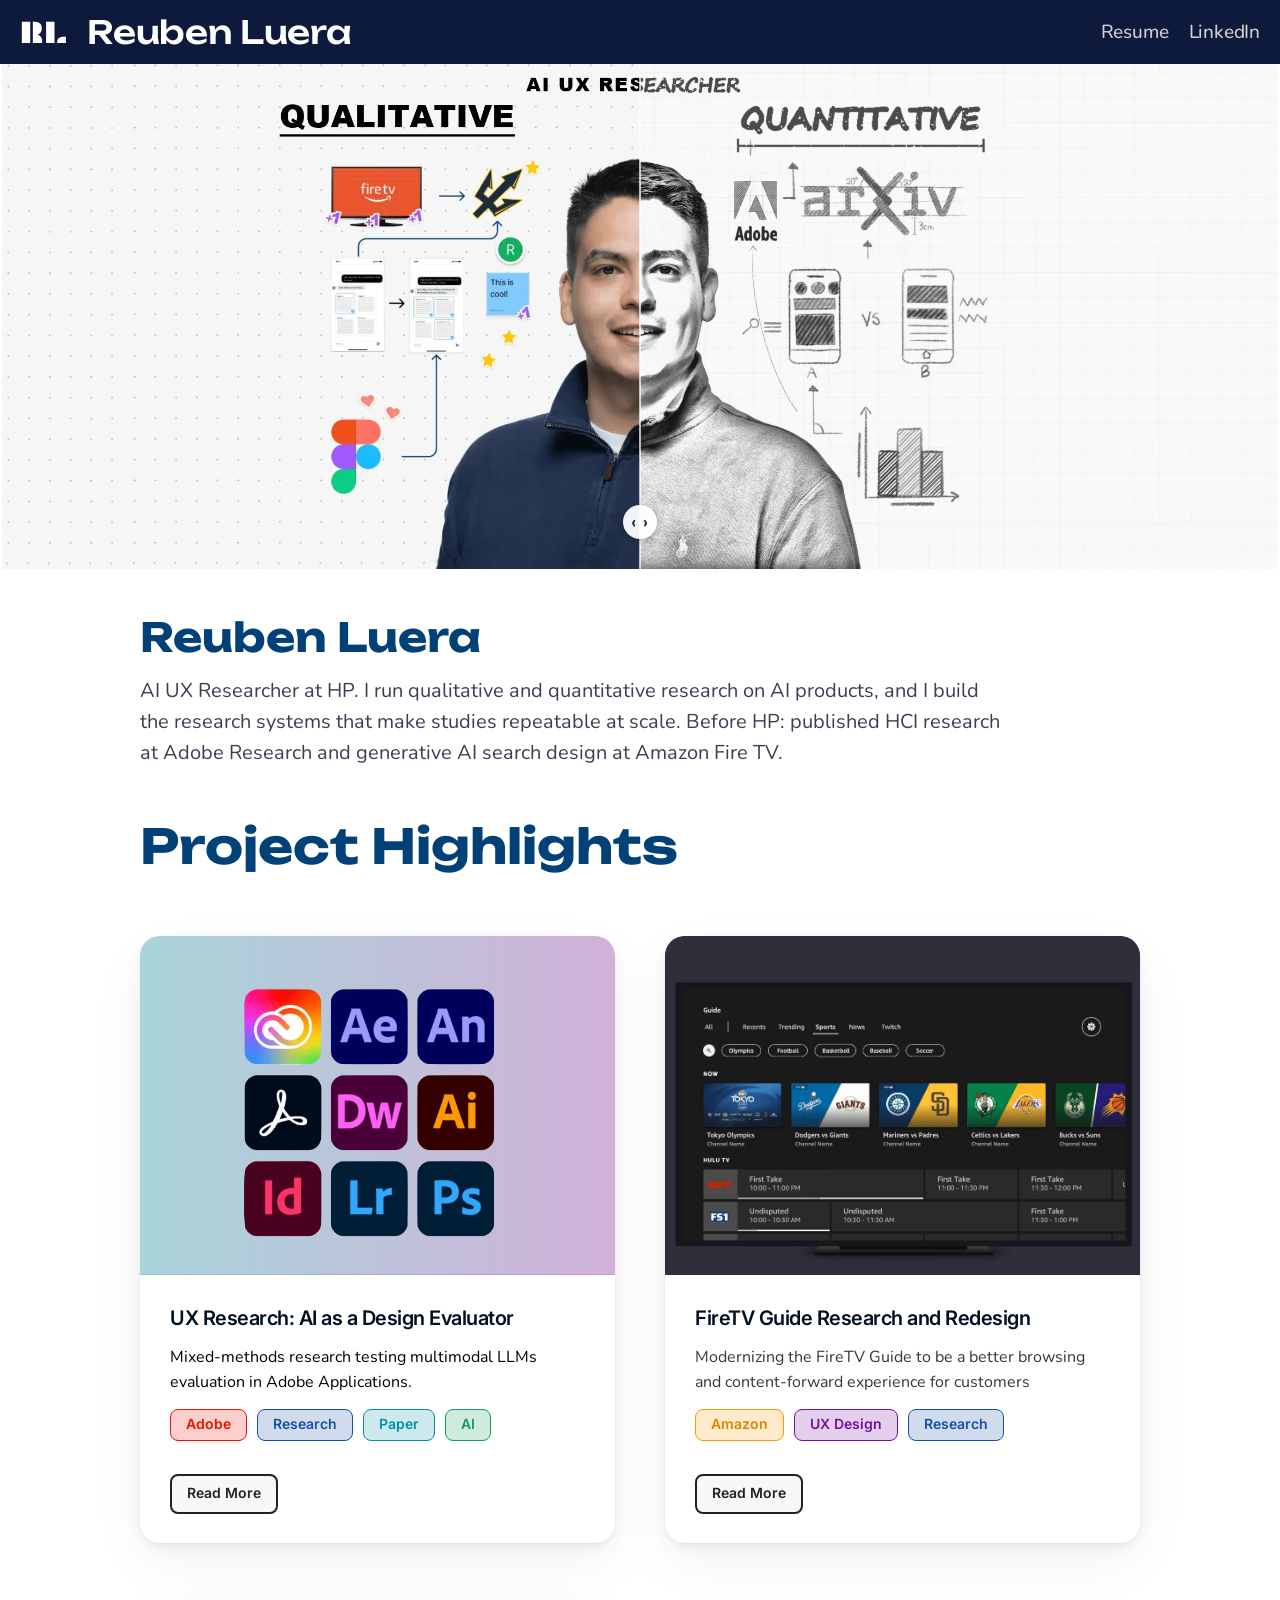
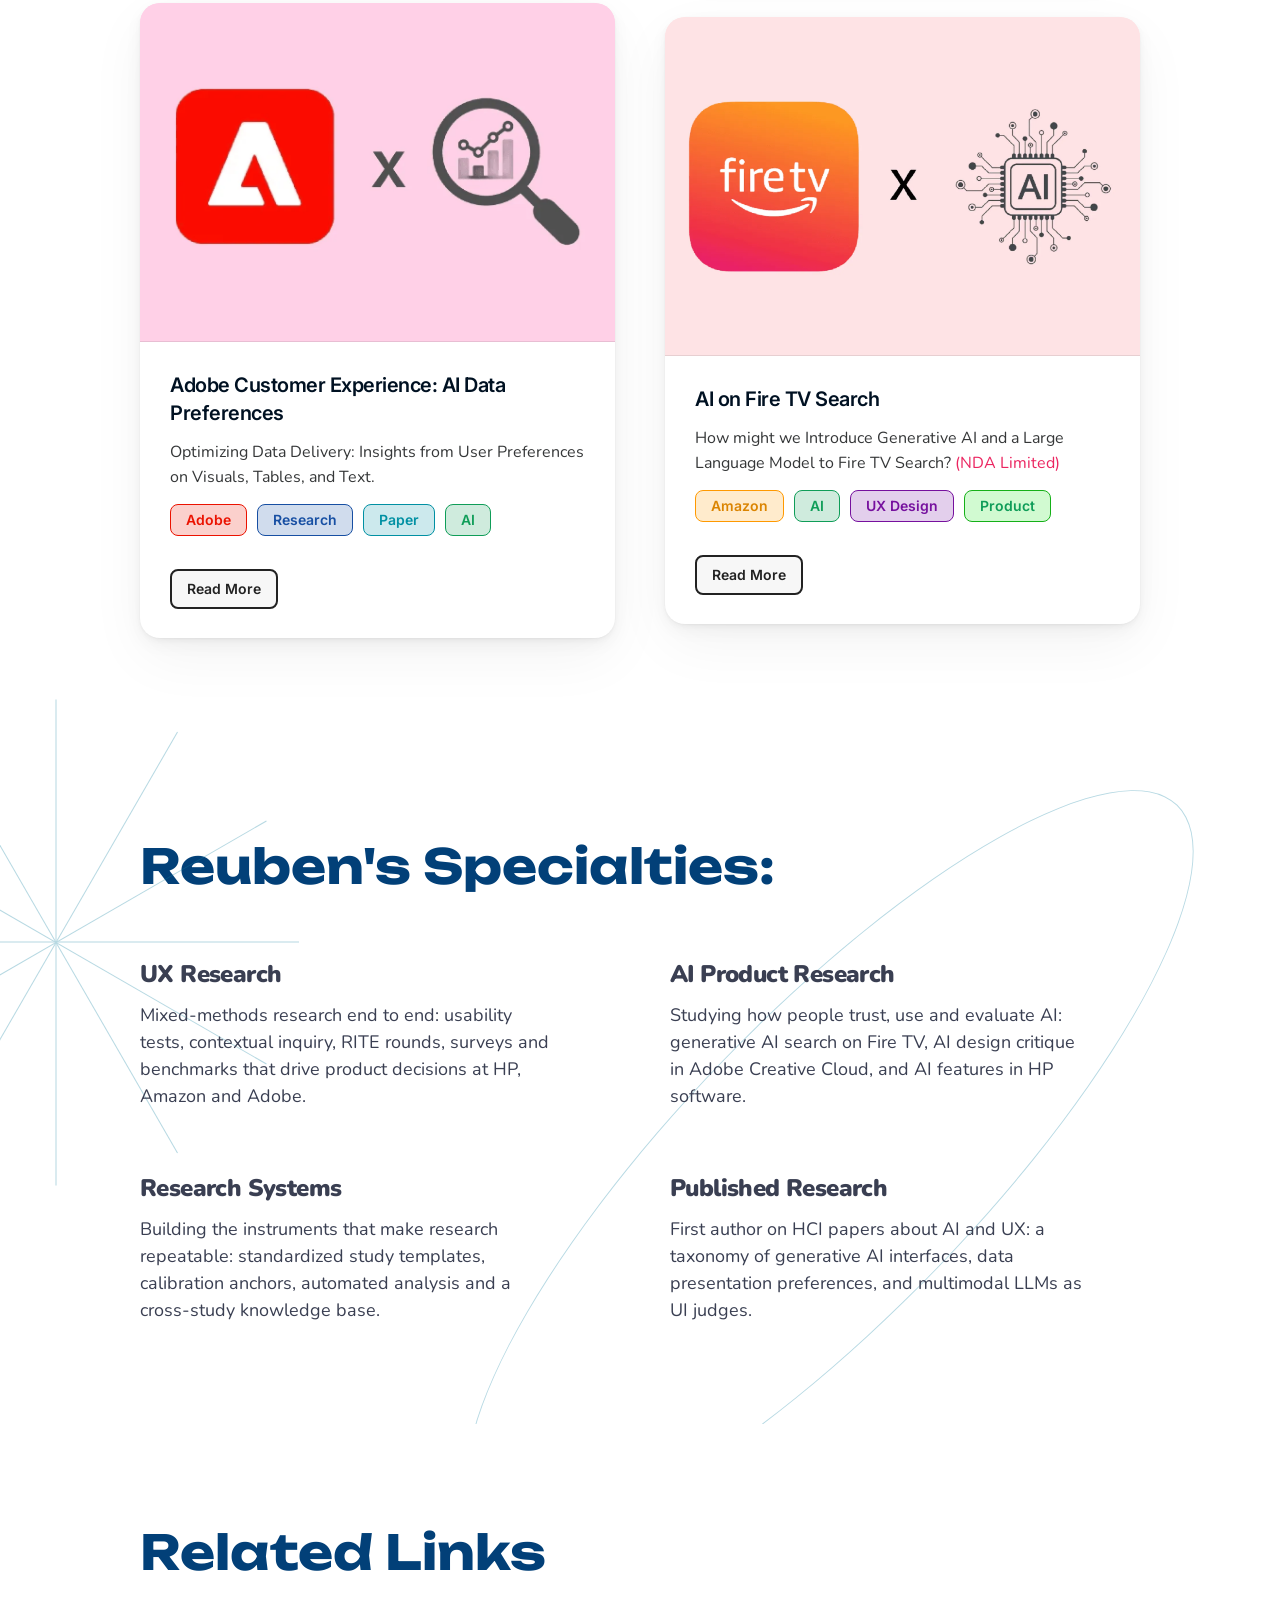
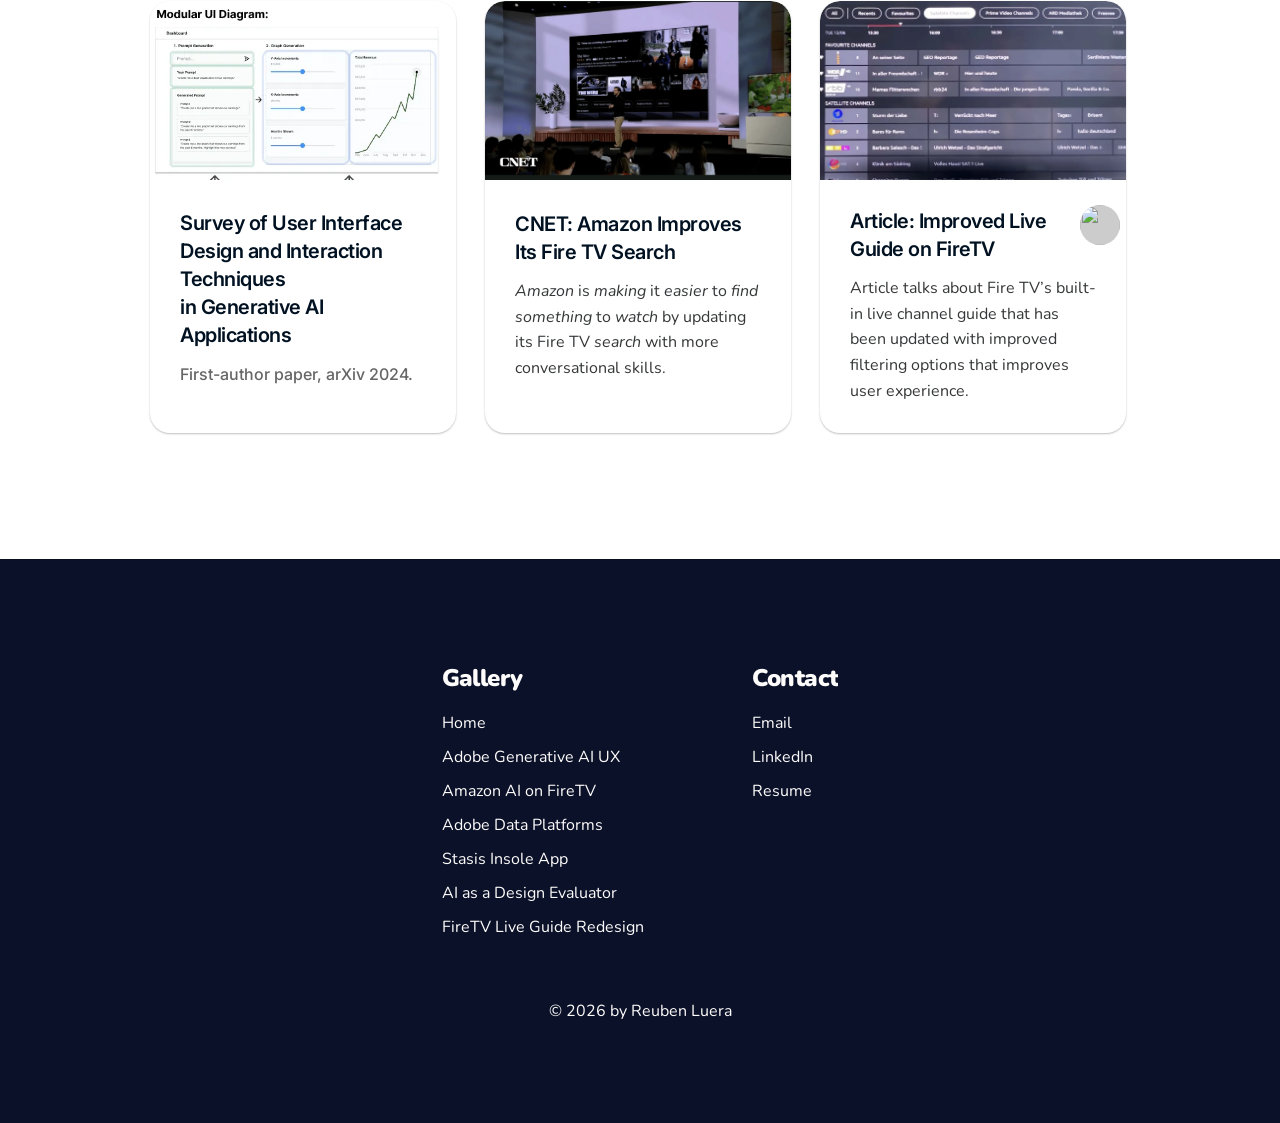
==== commit 0b94d425: "Project Highlights: second row container matches the first (1000px, centred) at tablet widths Co-Aut" ====
--- a/index.html
+++ b/index.html
@@ -22,7 +22,7 @@
 <meta name="twitter:image" content="https://benluera.github.io/portfolio/assets/og.jpg?v=2">
 <link rel="preconnect" href="https://fonts.googleapis.com"><link rel="preconnect" href="https://fonts.gstatic.com" crossorigin>
 <link rel="stylesheet" href="https://fonts.googleapis.com/css2?family=Inter:wght@400;500;600;700;800&family=Inter+Tight:wght@500;600;700&family=Montserrat:ital,wght@0,400;0,500;0,600;0,700;0,800;0,900;1,400&family=Nunito:ital,wght@0,400;0,500;0,600;0,700;0,800;0,900;1,400&family=Plaster&family=Unbounded:wght@400;500;600;700&display=swap">
-<link rel="stylesheet" href="assets/base.css?v=ho1">
+<link rel="stylesheet" href="assets/base.css?v=qq7">
 <style>
 .nvA6p4UUqO{position:relative;width:100%;height:auto;display:flex;flex-direction:column;justify-content:flex-start;align-items:center;gap:0px;background:rgb(254, 252, 251);overflow:hidden}
 .nlQNIJgDFj{position:fixed;left:0px;right:0px;top:0px;flex-shrink:0;height:64px;z-index:10}
@@ -138,7 +138,7 @@
 .nKJDtBRsJ9XKVEcJ_xk:hover > .nKJDtBRsJ9XKVEcJ_xk_Bn1oOBSqa{display:none}
 .nevm9pJMn9:hover > .nevm9pJMn9_KJDtBRsJ9{display:flex}
 .nevm9pJMn9:hover > .nevm9pJMn9_JPomyDDf0{display:none}
-.ng4mm69FI1{position:relative;flex-shrink:0;width:1000px;height:auto;max-width:100%;display:flex;flex-direction:row;justify-content:flex-start;align-items:center;flex-wrap:wrap;gap:50px}
+.ng4mm69FI1{position:relative;flex-shrink:0;width:1000px;height:auto;max-width:100%;display:flex;flex-direction:row;justify-content:center;align-items:center;flex-wrap:wrap;gap:50px}
 .ndTw_4PsgZ{position:relative;flex-shrink:0;width:475px;flex:0 0 auto;max-width:min(100%,100vw);height:auto;transition:transform .35s cubic-bezier(.2,.8,.2,1)}
 .ndTw_4PsgZ:hover{transform:scale(1.1)}
 .ndTw_4PsgZ_j5hLWVEib{min-width:100px;display:flex;flex-direction:column;justify-content:center;align-items:center;gap:0px;background:rgba(255,255,255,1);border-radius:20px;overflow:hidden;box-shadow:0px 0.7961918735236395px 2.3885756205709185px -0.625px rgba(0, 0, 0, 0.05), 0px 2.414506143104518px 7.2435184293135535px -1.25px rgba(0, 0, 0, 0.05), 0px 6.382653521484461px 19.147960564453385px -1.875px rgba(0, 0, 0, 0.05), 0px 20px 60px -2.5px rgba(0, 0, 0, 0.05);width:100%;height:auto;position:relative}
@@ -416,7 +416,7 @@
 .nYycZgH4dD{position:relative;flex-shrink:0;width:1000px;height:auto;max-width:100%;display:flex;flex-direction:row;justify-content:center;align-items:center;flex-wrap:wrap;gap:50px}
 .nTnsw82KDW{position:relative;flex-shrink:0;width:475px;flex:0 0 auto;max-width:min(100%,100vw);height:auto;transition:transform .35s cubic-bezier(.2,.8,.2,1)}
 .nevm9pJMn9{position:relative;flex-shrink:0;width:475px;flex:0 0 auto;max-width:min(100%,100vw);height:auto;transition:transform .35s cubic-bezier(.2,.8,.2,1)}
-.ng4mm69FI1{position:relative;flex-shrink:0;width:1000px;height:auto;max-width:100%;display:flex;flex-direction:row;justify-content:flex-start;align-items:center;flex-wrap:wrap;gap:50px}
+.ng4mm69FI1{position:relative;flex-shrink:0;width:1000px;height:auto;max-width:100%;display:flex;flex-direction:row;justify-content:center;align-items:center;flex-wrap:wrap;gap:50px}
 .ndTw_4PsgZ{position:relative;flex-shrink:0;width:475px;flex:0 0 auto;max-width:min(100%,100vw);height:auto;transition:transform .35s cubic-bezier(.2,.8,.2,1)}
 .nNQQDktcik{position:relative;flex-shrink:0;width:475px;flex:0 0 auto;max-width:min(100%,100vw);height:auto;transition:transform .35s cubic-bezier(.2,.8,.2,1)}
 .nu819LNN5w{position:relative;flex-shrink:0;width:100%;height:auto;display:flex;flex-direction:column;justify-content:center;align-items:center;gap:60px;padding:100px;background:rgb(255, 255, 255)}
@@ -467,7 +467,7 @@
 .nYycZgH4dD{position:relative;flex-shrink:0;width:1000px;height:auto;max-width:100%;display:flex;flex-direction:row;justify-content:center;align-items:center;flex-wrap:wrap;gap:50px}
 .nTnsw82KDW{position:relative;flex-shrink:0;flex:1 1 0px;min-width:0;height:auto;transition:transform .35s cubic-bezier(.2,.8,.2,1)}
 .nevm9pJMn9{position:relative;flex-shrink:0;flex:1 1 0px;min-width:0;height:auto;transition:transform .35s cubic-bezier(.2,.8,.2,1)}
-.ng4mm69FI1{position:relative;flex-shrink:0;width:730px;height:auto;max-width:100%;display:flex;flex-direction:row;justify-content:flex-start;align-items:center;flex-wrap:wrap;gap:50px}
+.ng4mm69FI1{position:relative;flex-shrink:0;width:1000px;height:auto;max-width:100%;display:flex;flex-direction:row;justify-content:center;align-items:center;flex-wrap:wrap;gap:50px}
 .ndTw_4PsgZ{position:relative;flex-shrink:0;flex:1 1 0px;min-width:0;height:auto;transition:transform .35s cubic-bezier(.2,.8,.2,1)}
 .nNQQDktcik{position:relative;flex-shrink:0;flex:1 1 0px;min-width:0;height:auto;transition:transform .35s cubic-bezier(.2,.8,.2,1)}
 .nu819LNN5w{position:relative;flex-shrink:0;width:100%;height:auto;display:flex;flex-direction:column;justify-content:center;align-items:center;gap:60px;padding:50px;background:rgb(255, 255, 255)}
@@ -564,7 +564,7 @@
 </style>
 </head>
 <body>
-<div class="nvA6p4UUqO"><div class="inst nlQNIJgDFj" data-instance data-component="Navigation 4"><div class="variant nlQNIJgDFj_Ta37niE7v" data-variant="Ta37niE7v"><div class="nObHOKABcv"><div class="nXviI0Y9OV"><a class="rt ndkblyniXS" href="./"><p>RL</p></a><a class="rt nVkGFjsyVC" href="./"><p>Reuben Luera</p></a></div></div><div class="nDPiUMCuep"><div class="nOT2uP1n9U"></div><div class="ni_y7MMljP"><a class="rt nHM8JUFKR8" href="https://drive.google.com/file/d/1-4WC2Kq7KHPikC_4yO-IUz8NMZVW1yvx/view?usp=sharing" target="_blank" rel="noopener"><p>Resume</p></a><a class="rt nD02a3BYnx" href="https://www.linkedin.com/in/reuben-luera/" target="_blank" rel="noopener"><p>LinkedIn</p></a></div></div></div><div class="variant nlQNIJgDFj_x9P66OzGx" data-variant="x9P66OzGx"><div class="nav-phone-links"><a href="https://drive.google.com/file/d/1-4WC2Kq7KHPikC_4yO-IUz8NMZVW1yvx/view?usp=sharing" target="_blank" rel="noopener">Resume</a><a href="https://www.linkedin.com/in/reuben-luera/" target="_blank" rel="noopener">LinkedIn</a></div><div class="nx9P66OzGxObHOKABcv"><div class="nx9P66OzGxXviI0Y9OV"><a class="rt nx9P66OzGxdkblyniXS" href="./"><p>RL</p></a><a class="rt nx9P66OzGxVkGFjsyVC" href="./"><p>Reuben Luera</p></a></div></div><div class="nx9P66OzGxDPiUMCuep"><div class="inst nx9P66OzGxiq1JCvODL" data-component="Links: Product"></div><div class="nx9P66OzGxOT2uP1n9U"></div><div class="nx9P66OzGxi_y7MMljP"><a class="rt nx9P66OzGxHM8JUFKR8" href="https://drive.google.com/file/d/1-4WC2Kq7KHPikC_4yO-IUz8NMZVW1yvx/view?usp=sharing" target="_blank" rel="noopener"><p>Resume</p></a><a class="rt nx9P66OzGxD02a3BYnx" href="https://www.linkedin.com/in/reuben-luera/" target="_blank" rel="noopener"><p>LinkedIn</p></a></div><div class="inst nx9P66OzGxJdBYxtasJ" data-component="Links: Resources"></div><div class="inst nx9P66OzGxxjlnjooMd" data-component="Links: Community"></div></div></div></div><div class="nbJl4YPxNB"><div class="nMbd5OdMxj"><div class="hero-wrap"><div class="inst nc6zq_F9zd before-after" data-instance data-component="BeforeAfter" style="--pos:50%"><img class="ba-left" src="assets/images/hero-qual-quant-color.webp?v=3" alt="Reuben Luera, AI UX Researcher. Split portrait labeled Qualitative on the left and Quantitative on the right."><img class="ba-right" src="assets/images/hero-qual-quant-sketch.webp?v=3" alt=""><div class="ba-line"></div><input class="ba-range" type="range" min="0" max="100" value="50" aria-label="Compare"></div><div class="hero-overlay"><h1>Reuben Luera</h1><p class="hero-tag">HP<span class="sep">|</span>Adobe Research<span class="sep">|</span>Amazon Fire TV</p></div></div><div class="hero-lead"><p>AI UX Researcher at HP. I run qualitative and quantitative research on AI products, and I build the research systems that make studies repeatable at scale. Before HP: published HCI research at Adobe Research and generative AI search design at Amazon Fire TV.</p></div></div></div><div class="nIWrqHTkji"><div class="rt nyTndgTSx0"><h2>Project Highlights</h2></div><div class="nYycZgH4dD"><div class="inst nTnsw82KDW" data-instance data-component="Card"><a class="variant nTnsw82KDW_YEi3f_NM_" data-variant="YEi3f_NM_" href="mllmjudge/"><div class="nYEi3f_NM_YPnArTXVZ"><div class="nYEi3f_NM_EdpnKjpIN"><div class="nYEi3f_NM_bCOuGcbKQ" role="img" aria-label="Figure: Project Highlights"></div></div></div><div class="nYEi3f_NM_U0TUU7XFZ"><div class="rt nYEi3f_NM_srI__Fmmy"><h3>UX Research: AI as a Design Evaluator</h3></div><div class="rt nYEi3f_NM_foAq5zC_T"><p>Mixed-methods research testing multimodal LLMs evaluation in Adobe Applications.</p></div><div class="nYEi3f_NM_Lu4RU06_U"><button class="nYEi3f_NM_w8pEQqQ3s"><div class="rt nYEi3f_NM_itZlyiTNU"><p>Adobe</p></div></button><button class="nYEi3f_NM_MuwVS09m0"><div class="rt nYEi3f_NM_J2SQM0_gv"><p>Research</p></div></button><button class="nYEi3f_NM_BOkAE0vN0"><div class="rt nYEi3f_NM_CCWZikfdw"><p>Paper</p></div></button><button class="nYEi3f_NM_I0Na0LCwt"><div class="rt nYEi3f_NM_QroBZlQdn"><p>AI</p></div></button></div><div class="inst nYEi3f_NM_XKVEcJ_xk" data-instance data-component="Read more Button"><div class="variant nYEi3f_NM_XKVEcJ_xk_Sn5kPeTr0" data-variant="Sn5kPeTr0"><div class="rt nSn5kPeTr0IHy4gOEuU"><p>Read More</p></div></div></div></div></a><a class="variant nTnsw82KDW_BQ7REBfLw" data-variant="BQ7REBfLw" href="mllmjudge/"><div class="nBQ7REBfLwYPnArTXVZ"><div class="nBQ7REBfLwEdpnKjpIN"><div class="nBQ7REBfLwbCOuGcbKQ" role="img" aria-label="Figure: UX Research: AI as a Design Evaluator"></div></div></div><div class="nBQ7REBfLwU0TUU7XFZ"><div class="rt nBQ7REBfLwsrI__Fmmy"><h3>UX Research: AI as a Design Evaluator</h3></div><div class="rt nBQ7REBfLwfoAq5zC_T"><p>Mixed-methods research testing multimodal LLMs evaluation in Adobe Applications.</p></div><div class="nBQ7REBfLwLu4RU06_U"><button class="nBQ7REBfLww8pEQqQ3s"><div class="rt nBQ7REBfLwitZlyiTNU"><p>Adobe</p></div></button><button class="nBQ7REBfLwMuwVS09m0"><div class="rt nBQ7REBfLwJ2SQM0_gv"><p>Research</p></div></button><button class="nBQ7REBfLwBOkAE0vN0"><div class="rt nBQ7REBfLwCCWZikfdw"><p>Paper</p></div></button><button class="nBQ7REBfLwI0Na0LCwt"><div class="rt nBQ7REBfLwQroBZlQdn"><p>AI</p></div></button></div><div class="inst nBQ7REBfLwXKVEcJ_xk" data-instance data-component="Read more Button"><div class="variant nBQ7REBfLwXKVEcJ_xk_Bn1oOBSqa" data-variant="Bn1oOBSqa"><div class="rt nIHy4gOEuU"><p>Read More</p></div></div><div class="variant nBQ7REBfLwXKVEcJ_xk_y86CueWO_" data-variant="y86CueWO_"><div class="rt ny86CueWO_IHy4gOEuU"><p>Read More</p></div></div></div></div></a></div><div class="inst nevm9pJMn9" data-instance data-component="Card"><a class="variant nevm9pJMn9_JPomyDDf0" data-variant="JPomyDDf0" href="aiftv-2/"><div class="nJPomyDDf0YPnArTXVZ"><div class="nJPomyDDf0Gvytbhaiy" role="img" aria-label="Figure: UX Research: AI as a Design Evaluator"></div></div><div class="nJPomyDDf0U0TUU7XFZ"><div class="rt nJPomyDDf0srI__Fmmy"><h3>FireTV Guide Research and Redesign</h3></div><div class="rt nJPomyDDf0foAq5zC_T"><p>Modernizing the FireTV Guide to be a better browsing and content-forward experience for customers</p></div><div class="nJPomyDDf0Lu4RU06_U"><button class="nJPomyDDf0KfRNzQH7y"><div class="rt nJPomyDDf0pJMIOaBDW"><p>Amazon</p></div></button><button class="nJPomyDDf0jpQjS2kYt"><div class="rt nJPomyDDf0Nq6DZ0kDz"><p>UX Design</p></div></button><button class="nJPomyDDf0MuwVS09m0"><div class="rt nJPomyDDf0J2SQM0_gv"><p>Research</p></div></button></div><div class="inst nJPomyDDf0XKVEcJ_xk" data-instance data-component="Read more Button"><div class="variant nJPomyDDf0XKVEcJ_xk_Sn5kPeTr0" data-variant="Sn5kPeTr0"><div class="rt nSn5kPeTr0IHy4gOEuU"><p>Read More</p></div></div></div></div></a><a class="variant nevm9pJMn9_KJDtBRsJ9" data-variant="KJDtBRsJ9" href="aiftv-2/"><div class="nKJDtBRsJ9YPnArTXVZ"><div class="nKJDtBRsJ9Gvytbhaiy" role="img" aria-label="Figure: FireTV Guide Research and Redesign"></div></div><div class="nKJDtBRsJ9U0TUU7XFZ"><div class="rt nKJDtBRsJ9srI__Fmmy"><h3>FireTV Guide Research and Redesign</h3></div><div class="rt nKJDtBRsJ9foAq5zC_T"><p>Modernizing the FireTV Guide to be a better browsing and content-forward experience for customers</p></div><div class="nKJDtBRsJ9Lu4RU06_U"><button class="nKJDtBRsJ9KfRNzQH7y"><div class="rt nKJDtBRsJ9pJMIOaBDW"><p>Amazon</p></div></button><button class="nKJDtBRsJ9jpQjS2kYt"><div class="rt nKJDtBRsJ9Nq6DZ0kDz"><p>UX Design</p></div></button><button class="nKJDtBRsJ9MuwVS09m0"><div class="rt nKJDtBRsJ9J2SQM0_gv"><p>Research</p></div></button></div><div class="inst nKJDtBRsJ9XKVEcJ_xk" data-instance data-component="Read more Button"><div class="variant nKJDtBRsJ9XKVEcJ_xk_Bn1oOBSqa" data-variant="Bn1oOBSqa"><div class="rt nIHy4gOEuU"><p>Read More</p></div></div><div class="variant nKJDtBRsJ9XKVEcJ_xk_y86CueWO_" data-variant="y86CueWO_"><div class="rt ny86CueWO_IHy4gOEuU"><p>Read More</p></div></div></div></div></a></div></div><div class="ng4mm69FI1"><div class="inst ndTw_4PsgZ" data-instance data-component="Card"><a class="variant ndTw_4PsgZ_j5hLWVEib" data-variant="j5hLWVEib" href="optimizing/"><div class="nj5hLWVEibYPnArTXVZ"><div class="nj5hLWVEibGvytbhaiy" role="img" aria-label="Figure: FireTV Guide Research and Redesign"></div></div><div class="nj5hLWVEibU0TUU7XFZ"><div class="rt nj5hLWVEibsrI__Fmmy"><h3>Adobe Customer Experience: AI Data Preferences</h3></div><div class="rt nj5hLWVEibfoAq5zC_T"><p>Optimizing Data Delivery: Insights from User Preferences on Visuals, Tables, and Text.</p></div><div class="nj5hLWVEibLu4RU06_U"><button class="nj5hLWVEibw8pEQqQ3s"><div class="rt nj5hLWVEibitZlyiTNU"><p>Adobe</p></div></button><button class="nj5hLWVEibMuwVS09m0"><div class="rt nj5hLWVEibJ2SQM0_gv"><p>Research</p></div></button><button class="nj5hLWVEibBOkAE0vN0"><div class="rt nj5hLWVEibCCWZikfdw"><p>Paper</p></div></button><button class="nj5hLWVEibI0Na0LCwt"><div class="rt nj5hLWVEibQroBZlQdn"><p>AI</p></div></button></div><div class="inst nj5hLWVEibXKVEcJ_xk" data-instance data-component="Read more Button"><div class="variant nj5hLWVEibXKVEcJ_xk_Sn5kPeTr0" data-variant="Sn5kPeTr0"><div class="rt nSn5kPeTr0IHy4gOEuU"><p>Read More</p></div></div></div></div></a><a class="variant ndTw_4PsgZ_uJBEK4GE9" data-variant="uJBEK4GE9" href="optimizing/"><div class="nuJBEK4GE9YPnArTXVZ"><div class="nuJBEK4GE9Gvytbhaiy" role="img" aria-label="Figure: Adobe Customer Experience: AI Data Preferences"></div></div><div class="nuJBEK4GE9U0TUU7XFZ"><div class="rt nuJBEK4GE9srI__Fmmy"><h3>Adobe Customer Experience: AI Data Preferences</h3></div><div class="rt nuJBEK4GE9foAq5zC_T"><p>Optimizing Data Delivery: Insights from User Preferences on Visuals, Tables, and Text.</p></div><div class="nuJBEK4GE9Lu4RU06_U"><button class="nuJBEK4GE9w8pEQqQ3s"><div class="rt nuJBEK4GE9itZlyiTNU"><p>Adobe</p></div></button><button class="nuJBEK4GE9MuwVS09m0"><div class="rt nuJBEK4GE9J2SQM0_gv"><p>Research</p></div></button><button class="nuJBEK4GE9BOkAE0vN0"><div class="rt nuJBEK4GE9CCWZikfdw"><p>Paper</p></div></button><button class="nuJBEK4GE9I0Na0LCwt"><div class="rt nuJBEK4GE9QroBZlQdn"><p>AI</p></div></button></div><div class="inst nuJBEK4GE9XKVEcJ_xk" data-instance data-component="Read more Button"><div class="variant nuJBEK4GE9XKVEcJ_xk_Bn1oOBSqa" data-variant="Bn1oOBSqa"><div class="rt nIHy4gOEuU"><p>Read More</p></div></div><div class="variant nuJBEK4GE9XKVEcJ_xk_y86CueWO_" data-variant="y86CueWO_"><div class="rt ny86CueWO_IHy4gOEuU"><p>Read More</p></div></div></div></div></a></div><div class="inst nNQQDktcik" data-instance data-component="Card"><a class="variant nNQQDktcik_zKpzWK9U1" data-variant="zKpzWK9U1" href="aiftv/"><div class="nzKpzWK9U1YPnArTXVZ"><div class="nzKpzWK9U1Gvytbhaiy" role="img" aria-label="Figure: Adobe Customer Experience: AI Data Preferences"></div></div><div class="nzKpzWK9U1U0TUU7XFZ"><div class="rt nzKpzWK9U1srI__Fmmy"><h3>AI on Fire TV Search</h3></div><div class="rt nzKpzWK9U1foAq5zC_T"><p>How might we Introduce Generative AI and a Large Language Model to Fire TV Search? <span style="color:rgb(235, 37, 96)">(NDA Limited)</span></p></div><div class="nzKpzWK9U1Lu4RU06_U"><button class="nzKpzWK9U1KfRNzQH7y"><div class="rt nzKpzWK9U1pJMIOaBDW"><p>Amazon</p></div></button><button class="nzKpzWK9U1I0Na0LCwt"><div class="rt nzKpzWK9U1QroBZlQdn"><p>AI</p></div></button><button class="nzKpzWK9U1jpQjS2kYt"><div class="rt nzKpzWK9U1Nq6DZ0kDz"><p>UX Design</p></div></button><button class="nzKpzWK9U1CMFQTv3LN"><div class="rt nzKpzWK9U1KPjdi2VGD"><p>Product</p></div></button></div><div class="inst nzKpzWK9U1XKVEcJ_xk" data-instance data-component="Read more Button"><div class="variant nzKpzWK9U1XKVEcJ_xk_Sn5kPeTr0" data-variant="Sn5kPeTr0"><div class="rt nSn5kPeTr0IHy4gOEuU"><p>Read More</p></div></div></div></div></a><a class="variant nNQQDktcik_ivmprga4x" data-variant="ivmprga4x" href="aiftv/"><div class="nivmprga4xYPnArTXVZ"><div class="nivmprga4xGvytbhaiy" role="img" aria-label="Figure: AI on Fire TV Search"></div></div><div class="nivmprga4xU0TUU7XFZ"><div class="rt nivmprga4xsrI__Fmmy"><h3>AI on Fire TV Search</h3></div><div class="rt nivmprga4xfoAq5zC_T"><p>How might we Introduce Generative AI and a Large Language Model to Fire TV Search? <span style="color:rgb(235, 37, 96)">(NDA Limited)</span></p></div><div class="nivmprga4xLu4RU06_U"><button class="nivmprga4xKfRNzQH7y"><div class="rt nivmprga4xpJMIOaBDW"><p>Amazon</p></div></button><button class="nivmprga4xI0Na0LCwt"><div class="rt nivmprga4xQroBZlQdn"><p>AI</p></div></button><button class="nivmprga4xjpQjS2kYt"><div class="rt nivmprga4xNq6DZ0kDz"><p>UX Design</p></div></button><button class="nivmprga4xCMFQTv3LN"><div class="rt nivmprga4xKPjdi2VGD"><p>Product</p></div></button></div><div class="inst nivmprga4xXKVEcJ_xk" data-instance data-component="Read more Button"><div class="variant nivmprga4xXKVEcJ_xk_Bn1oOBSqa" data-variant="Bn1oOBSqa"><div class="rt nIHy4gOEuU"><p>Read More</p></div></div><div class="variant nivmprga4xXKVEcJ_xk_y86CueWO_" data-variant="y86CueWO_"><div class="rt ny86CueWO_IHy4gOEuU"><p>Read More</p></div></div></div></div></a></div></div></div><div class="nu819LNN5w"><div class="rt nXTihsQjj1"><h2>Reuben&#x27;s Specialties:</h2></div><div class="nJ7aakRI2A"><div class="neOUrByhQU"><div class="rt niHQtNsPX0"><h2>UX Research</h2></div><div class="rt nWnvtbm3vx"><p>Mixed-methods research end to end: usability tests, contextual inquiry, RITE rounds, surveys and benchmarks that drive product decisions at HP, Amazon and Adobe.</p></div></div><div class="nF___c2p4X"><div class="rt nWV8EMvyuf"><h2>AI Product Research</h2></div><div class="rt nLuE536VIq"><p>Studying how people trust, use and evaluate AI: generative AI search on Fire TV, AI design critique in Adobe Creative Cloud, and AI features in HP software.</p></div></div><div class="nk6rIrm1EP"><div class="rt nSifnk8UI_"><h2>Research Systems</h2></div><div class="rt ncUteRPi2Z"><p>Building the instruments that make research repeatable: standardized study templates, calibration anchors, automated analysis and a cross-study knowledge base.</p></div></div><div class="nZ5uAmNlef"><div class="rt nB0bdJ81an"><h2>Published Research</h2></div><div class="rt nNrjZbEo73"><p>First author on HCI papers about AI and UX: a taxonomy of generative AI interfaces, data presentation preferences, and multimodal LLMs as UI judges.</p></div></div><div class="nnXgXTR6Uy"></div><div class="nAUUtwLbwq"><div class="ntt90yurD_"></div><div class="ng8Ds1WdAc"></div><div class="niIcMUFmpa"></div><div class="nnN2vWdBgC"></div><div class="nGDe3MITj7"></div><div class="nYkqII0Shr"></div></div></div></div><div class="nNu7WDnfiU"><div class="nQRRlRV1js"><div class="rt nagAZ0PCSX"><h2>Related Links</h2></div><div class="inst nEgspn1MET carousel" data-instance data-component="Carousel" style="--gap:29px;--arrow-size:40px;--arrow-radius:40px;--arrow-pad:20px;--arrow-fill:rgba(0, 0, 0, 0.2);--track-pad:10px"><div class="carousel-track"><div class="inst nAJI_sTmRj" data-instance data-component="Card 2"><a class="variant nAJI_sTmRj_yP8RwTL82" data-variant="yP8RwTL82" href="https://arxiv.org/abs/2410.22370"><div class="nyP8RwTL82gq3QaVDPK" role="img" aria-label="Figure: Survey of User Interface Design and Interaction Techniques"></div><div class="nyP8RwTL82SeMC7gjNh"><div class="rt nyP8RwTL82q2tMERU6b"><h3>Survey of User Interface Design and Interaction Techniques</h3><h3>in Generative AI Applications</h3></div><div class="rt nyP8RwTL82KXQc1iMKM"><p>First-author paper, arXiv 2024.</p></div></div></a><a class="variant nAJI_sTmRj_QrHsQdJEP" data-variant="QrHsQdJEP" href="https://arxiv.org/abs/2410.22370"><div class="nQrHsQdJEPgq3QaVDPK" role="img" aria-label="Figure: Survey of User Interface Design and Interaction Techniques"></div><div class="nQrHsQdJEPSeMC7gjNh"><div class="rt nQrHsQdJEPq2tMERU6b"><h3>Survey of User Interface Design and Interaction Techniques</h3><h3>in Generative AI Applications</h3></div><div class="rt nQrHsQdJEPKXQc1iMKM"><p>First-author paper, arXiv 2024.</p></div></div></a></div><div class="inst nWtCBmdJjg" data-instance data-component="Card 2"><a class="variant nWtCBmdJjg_ILOQ4hLKS" data-variant="ILOQ4hLKS" href="https://www.cnet.com/videos/amazon-improves-its-fire-tv-search/" target="_blank" rel="noopener"><div class="nILOQ4hLKSgq3QaVDPK" role="img" aria-label="Figure: CNET: Amazon Improves Its Fire TV Search"></div><div class="nILOQ4hLKSSeMC7gjNh"><div class="rt nILOQ4hLKSq2tMERU6b"><h3>CNET: Amazon Improves Its Fire TV Search</h3></div><div class="rt nILOQ4hLKSKXQc1iMKM"><p><em>Amazon</em> is <em>making</em> it <em>easier</em> to <em>find something</em> to <em>watch</em> by updating its Fire TV <em>search</em> with more conversational skills.</p></div></div></a><a class="variant nWtCBmdJjg_ebx7whhVr" data-variant="ebx7whhVr" href="https://www.cnet.com/videos/amazon-improves-its-fire-tv-search/" target="_blank" rel="noopener"><div class="nebx7whhVrgq3QaVDPK" role="img" aria-label="Figure: CNET: Amazon Improves Its Fire TV Search"></div><div class="nebx7whhVrSeMC7gjNh"><div class="rt nebx7whhVrq2tMERU6b"><h3>CNET: Amazon Improves Its Fire TV Search</h3></div><div class="rt nebx7whhVrKXQc1iMKM"><p><em>Amazon</em> is <em>making</em> it <em>easier</em> to <em>find something</em> to <em>watch</em> by updating its Fire TV <em>search</em> with more conversational skills.</p></div></div></a></div><div class="inst nmayBF50sd" data-instance data-component="Card 2"><a class="variant nmayBF50sd_RNGqzo7D7" data-variant="RNGqzo7D7" href="https://www.aftvnews.com/fire-tvs-built-in-live-channel-guide-has-been-updated-with-improved-filtering-options/"><div class="nRNGqzo7D7gq3QaVDPK" role="img" aria-label="Figure: Article: Improved Live Guide on FireTV"></div><div class="nRNGqzo7D7SeMC7gjNh"><div class="rt nRNGqzo7D7q2tMERU6b"><h3>Article: Improved Live Guide on FireTV</h3></div><div class="rt nRNGqzo7D7KXQc1iMKM"><p>Article talks about Fire TV’s built-in live channel guide that has been updated with improved filtering options that improves user experience.</p></div></div></a><a class="variant nmayBF50sd_TnkrVVtuz" data-variant="TnkrVVtuz" href="https://www.aftvnews.com/fire-tvs-built-in-live-channel-guide-has-been-updated-with-improved-filtering-options/"><div class="nTnkrVVtuzgq3QaVDPK" role="img" aria-label="Figure: Article: Improved Live Guide on FireTV"></div><div class="nTnkrVVtuzSeMC7gjNh"><div class="rt nTnkrVVtuzq2tMERU6b"><h3>Article: Improved Live Guide on FireTV</h3></div><div class="rt nTnkrVVtuzKXQc1iMKM"><p>Article talks about Fire TV’s built-in live channel guide that has been updated with improved filtering options that improves user experience.</p></div></div></a></div><div class="inst nVlPK11xLf" data-instance data-component="Card 2"><a class="variant nVlPK11xLf_n0vyjMB6q" data-variant="n0vyjMB6q" href="https://research.adobe.com/news/gem-fellows-career-shifts-at-adobe-research/"><div class="ngq3QaVDPK" role="img" aria-label="Figure: Adobe Research: GEM Fellows&#x27; Experience"></div><div class="nSeMC7gjNh"><div class="rt nq2tMERU6b"><h3>Adobe Research: GEM Fellows&#x27; Experience</h3></div><div class="rt nKXQc1iMKM"><p>An inside interview at how GEM Fellows are making new discoveries, and big career shifts, at Adobe Research now and in the future</p></div></div></a><a class="variant nVlPK11xLf_xy_rqwukj" data-variant="xy_rqwukj" href="https://research.adobe.com/news/gem-fellows-career-shifts-at-adobe-research/"><div class="nxy_rqwukjgq3QaVDPK" role="img" aria-label="Figure: Adobe Research: GEM Fellows&#x27; Experience"></div><div class="nxy_rqwukjSeMC7gjNh"><div class="rt nxy_rqwukjq2tMERU6b"><h3>Adobe Research: GEM Fellows&#x27; Experience</h3></div><div class="rt nxy_rqwukjKXQc1iMKM"><p>An inside interview at how GEM Fellows are making new discoveries, and big career shifts, at Adobe Research now and in the future</p></div></div></a></div><div class="inst nbakmA86wN" data-instance data-component="Card 2"><a class="variant nbakmA86wN_fgtHtOY1f" data-variant="fgtHtOY1f" href="https://www.linkedin.com/posts/adobe_adobelife-activity-7381744840864124929-pdTQ?utm_source=share&amp;utm_medium=member_desktop&amp;rcm=ACoAACwvR_8BHjePMz2hO_xk6o689smtzLDTbwc" target="_blank" rel="noopener"><div class="nfgtHtOY1fgq3QaVDPK" role="img" aria-label="Figure: Adobe Life: Achievement Spotlight"></div><div class="nfgtHtOY1fSeMC7gjNh"><div class="rt nfgtHtOY1fq2tMERU6b"><h3>Adobe Life: <br>Achievement Spotlight</h3></div><div class="rt nfgtHtOY1fKXQc1iMKM"><p>&quot;From zero research experience to presenting his own research at an international conference. That’s been the journey for Adobe Research intern Reuben Luera…&quot;</p></div></div></a><a class="variant nbakmA86wN_DnjuPTQsV" data-variant="DnjuPTQsV" href="https://www.linkedin.com/posts/adobe_adobelife-activity-7381744840864124929-pdTQ?utm_source=share&amp;utm_medium=member_desktop&amp;rcm=ACoAACwvR_8BHjePMz2hO_xk6o689smtzLDTbwc" target="_blank" rel="noopener"><div class="nDnjuPTQsVgq3QaVDPK" role="img" aria-label="Figure: Adobe Life: Achievement Spotlight"></div><div class="nDnjuPTQsVSeMC7gjNh"><div class="rt nDnjuPTQsVq2tMERU6b"><h3>Adobe Life: <br>Achievement Spotlight</h3></div><div class="rt nDnjuPTQsVKXQc1iMKM"><p>&quot;From zero research experience to presenting his own research at an international conference. That’s been the journey for Adobe Research intern Reuben Luera…&quot;</p></div></div></a></div><div class="inst nBAQCFKot7" data-instance data-component="Card 2"><a class="variant nBAQCFKot7_pnt31bpxh" data-variant="pnt31bpxh" href="https://www.instagram.com/p/CUqmEHJPgy6/?igsh=MzRlODBiNWFlZA==" target="_blank" rel="noopener"><div class="npnt31bpxhgq3QaVDPK" role="img" aria-label="Figure: Friends of Figma Panel: Ask a UX Design Intern"></div><div class="npnt31bpxhSeMC7gjNh"><div class="rt npnt31bpxhq2tMERU6b"><h3>Friends of Figma Panel: Ask a UX Design Intern</h3></div><div class="rt npnt31bpxhKXQc1iMKM"><p>A Former Intern panel will answer questions you have on Friends of Figma&#x27;s first virtual event, &quot;Ask a UX Design Intern.&quot;</p></div></div></a><a class="variant nBAQCFKot7_ZBG1hEGly" data-variant="ZBG1hEGly" href="https://www.instagram.com/p/CUqmEHJPgy6/?igsh=MzRlODBiNWFlZA==" target="_blank" rel="noopener"><div class="nZBG1hEGlygq3QaVDPK" role="img" aria-label="Figure: Friends of Figma Panel: Ask a UX Design Intern"></div><div class="nZBG1hEGlySeMC7gjNh"><div class="rt nZBG1hEGlyq2tMERU6b"><h3>Friends of Figma Panel: Ask a UX Design Intern</h3></div><div class="rt nZBG1hEGlyKXQc1iMKM"><p>A Former Intern panel will answer questions you have on Friends of Figma&#x27;s first virtual event, &quot;Ask a UX Design Intern.&quot;</p></div></div></a></div></div><button class="car-btn car-prev" aria-label="Previous"><img src="assets/images/6tTbkXggWgQCAJ4DO2QEdXXmgM.svg" alt="" width="40" height="40"></button><button class="car-btn car-next" aria-label="Next"><img src="assets/images/11KSGbIZoRSg4pjdnUoif6MKHI.svg" alt="" width="40" height="40"></button></div></div></div><div class="inst nvX6TNWpYy" data-instance data-component="Footer"><div class="variant nvX6TNWpYy_fjMc43YoF" data-variant="fjMc43YoF"><div class="nePy9C0EDZ"><div class="nWdflHQpew"><div class="rt nS_Aza2TGs"><p>Gallery</p></div><div class="nmah2Uvv0M"><a class="rt nikoF5H0hH" href="./"><p>Home</p></a><a class="rt nw_UgKHZL5" href="survey/"><p>Adobe Generative AI UX</p></a><a class="rt nQmYWEWmqh" href="aiftv/"><p>Amazon AI on FireTV </p></a><a class="rt nqkWkVobJY" href="optimizing/"><p>Adobe Data Platforms</p></a><a class="rt ndkq2eQh4f" href="stasis/"><p>Stasis Insole App</p></a><a class="rt ndkq2eQh4f" href="mllmjudge/"><p>AI as a Design Evaluator</p></a><a class="rt ndkq2eQh4f" href="aiftv-2/"><p>FireTV Live Guide Redesign</p></a></div></div><div class="nHaTRU4PDT"><div class="rt nzrnhSoIMz"><p>Contact</p></div><div class="nv1gR5C3HJ"><a class="rt nY0LTVhZ7c" href="mailto:benluera@gmail.com" target="_blank" rel="noopener"><p>Email</p></a><a class="rt nNHWxEOAcc" href="https://www.linkedin.com/in/reuben-luera/" target="_blank" rel="noopener"><p>LinkedIn</p></a><a class="rt nyNUcHU0ae" href="https://drive.google.com/file/d/1-4WC2Kq7KHPikC_4yO-IUz8NMZVW1yvx/view?usp=sharing" target="_blank" rel="noopener"><p>Resume</p></a></div></div></div><div class="nMWJNcbJWX"><div class="rt nUcZFVxcfo"><p>© 2026 by Reuben Luera</p></div></div></div><div class="variant nvX6TNWpYy_sOCrE0xPT" data-variant="sOCrE0xPT"><div class="nsOCrE0xPTePy9C0EDZ"><div class="nsOCrE0xPTWdflHQpew"><div class="rt nsOCrE0xPTS_Aza2TGs"><p>Gallery</p></div><div class="nsOCrE0xPTmah2Uvv0M"><a class="rt nsOCrE0xPTikoF5H0hH" href="./"><p>Home</p></a><a class="rt nsOCrE0xPTPsgKB3hV1" href="survey/"><p>Adobe Generative AI UX</p></a><a class="rt nsOCrE0xPTw_UgKHZL5" href="aiftv/"><p>Amazon AI on FireTV </p></a><a class="rt nsOCrE0xPTQmYWEWmqh" href="optimizing/"><p>Adobe Data Platforms</p></a><a class="rt nsOCrE0xPTdkq2eQh4f" href="stasis/"><p>Stasis Insole App</p></a><a class="rt nsOCrE0xPTdkq2eQh4f" href="mllmjudge/"><p>AI as a Design Evaluator</p></a><a class="rt nsOCrE0xPTdkq2eQh4f" href="aiftv-2/"><p>FireTV Live Guide Redesign</p></a></div></div><div class="nsOCrE0xPTHaTRU4PDT"><div class="rt nsOCrE0xPTzrnhSoIMz"><p>Contact</p></div><div class="nsOCrE0xPTv1gR5C3HJ"><a class="rt nsOCrE0xPTY0LTVhZ7c" href="mailto:benluera@gmail.com" target="_blank" rel="noopener"><p>Email</p></a><a class="rt nsOCrE0xPTNHWxEOAcc" href="https://www.linkedin.com/in/reuben-luera/" target="_blank" rel="noopener"><p>LinkedIn</p></a><a class="rt nsOCrE0xPTyNUcHU0ae" href="https://drive.google.com/file/d/1-4WC2Kq7KHPikC_4yO-IUz8NMZVW1yvx/view?usp=sharing" target="_blank" rel="noopener"><p>Resume</p></a></div></div></div><div class="nsOCrE0xPTMWJNcbJWX"><div class="rt nsOCrE0xPTUcZFVxcfo"><p>© 2026 by Reuben Luera</p></div></div></div><div class="variant nvX6TNWpYy_wBDK0Rmvs" data-variant="wBDK0Rmvs"><div class="nwBDK0RmvsePy9C0EDZ"><div class="nwBDK0RmvsWdflHQpew"><div class="rt nwBDK0RmvsS_Aza2TGs"><p>Gallery</p></div><div class="nwBDK0Rmvsmah2Uvv0M"><a class="rt nwBDK0RmvsikoF5H0hH" href="./"><p>Home</p></a><a class="rt nwBDK0Rmvsw_UgKHZL5" href="survey/"><p>Adobe Generative AI UX</p></a><a class="rt nwBDK0RmvsQmYWEWmqh" href="aiftv/"><p>Amazon AI on FireTV </p></a><a class="rt nwBDK0RmvsqkWkVobJY" href="optimizing/"><p>Adobe Data Platforms</p></a><a class="rt nwBDK0Rmvsdkq2eQh4f" href="stasis/"><p>Stasis Insole App</p></a><a class="rt nwBDK0Rmvsdkq2eQh4f" href="mllmjudge/"><p>AI as a Design Evaluator</p></a><a class="rt nwBDK0Rmvsdkq2eQh4f" href="aiftv-2/"><p>FireTV Live Guide Redesign</p></a></div></div><div class="nwBDK0RmvsHaTRU4PDT"><div class="rt nwBDK0RmvszrnhSoIMz"><p>Contact</p></div><div class="nwBDK0Rmvsv1gR5C3HJ"><a class="rt nwBDK0RmvsY0LTVhZ7c" href="mailto:benluera@gmail.com" target="_blank" rel="noopener"><p>Email</p></a><a class="rt nwBDK0RmvsNHWxEOAcc" href="https://www.linkedin.com/in/reuben-luera/" target="_blank" rel="noopener"><p>LinkedIn</p></a><a class="rt nwBDK0RmvsyNUcHU0ae" href="https://drive.google.com/file/d/1-4WC2Kq7KHPikC_4yO-IUz8NMZVW1yvx/view?usp=sharing" target="_blank" rel="noopener"><p>Resume</p></a></div></div></div><div class="nwBDK0RmvsMWJNcbJWX"><div class="rt nwBDK0RmvsUcZFVxcfo"><p>© 2026 by Reuben Luera</p></div></div></div><div class="variant nvX6TNWpYy_axIoftzp1" data-variant="axIoftzp1"><div class="naxIoftzp1ePy9C0EDZ"><div class="naxIoftzp1WdflHQpew"><div class="rt naxIoftzp1S_Aza2TGs"><p>Gallery</p></div><div class="naxIoftzp1mah2Uvv0M"><a class="rt naxIoftzp1ikoF5H0hH" href="./"><p>Home</p></a><a class="rt naxIoftzp1trVZ0mjTp" href="survey/"><p>Adobe Generative AI UX</p></a><a class="rt naxIoftzp1w_UgKHZL5" href="aiftv/"><p>Amazon AI on FireTV </p></a><a class="rt naxIoftzp1QmYWEWmqh" href="optimizing/"><p>Adobe Data Platforms</p></a><a class="rt naxIoftzp1dkq2eQh4f" href="stasis/"><p>Stasis Insole App</p></a><a class="rt naxIoftzp1dkq2eQh4f" href="mllmjudge/"><p>AI as a Design Evaluator</p></a><a class="rt naxIoftzp1dkq2eQh4f" href="aiftv-2/"><p>FireTV Live Guide Redesign</p></a></div></div><div class="naxIoftzp1HaTRU4PDT"><div class="rt naxIoftzp1zrnhSoIMz"><p>Contact</p></div><div class="naxIoftzp1v1gR5C3HJ"><a class="rt naxIoftzp1Y0LTVhZ7c" href="mailto:benluera@gmail.com" target="_blank" rel="noopener"><p>Email</p></a><a class="rt naxIoftzp1NHWxEOAcc" href="https://www.linkedin.com/in/reuben-luera/" target="_blank" rel="noopener"><p>LinkedIn</p></a><a class="rt naxIoftzp1yNUcHU0ae" href="https://drive.google.com/file/d/1-4WC2Kq7KHPikC_4yO-IUz8NMZVW1yvx/view?usp=sharing" target="_blank" rel="noopener"><p>Resume</p></a></div></div></div><div class="naxIoftzp1MWJNcbJWX"><div class="rt naxIoftzp1UcZFVxcfo"><p>© 2026 by Reuben Luera</p></div></div></div></div></div>
+<div class="nvA6p4UUqO"><div class="inst nlQNIJgDFj" data-instance data-component="Navigation 4"><div class="variant nlQNIJgDFj_Ta37niE7v" data-variant="Ta37niE7v"><div class="nObHOKABcv"><div class="nXviI0Y9OV"><a class="rt ndkblyniXS" href="./"><p>RL</p></a><a class="rt nVkGFjsyVC" href="./"><p>Reuben Luera</p></a></div></div><div class="nDPiUMCuep"><div class="nOT2uP1n9U"></div><div class="ni_y7MMljP"><a class="rt nHM8JUFKR8" href="https://drive.google.com/file/d/1-4WC2Kq7KHPikC_4yO-IUz8NMZVW1yvx/view?usp=sharing" target="_blank" rel="noopener"><p>Resume</p></a><a class="rt nD02a3BYnx" href="https://www.linkedin.com/in/reuben-luera/" target="_blank" rel="noopener"><p>LinkedIn</p></a></div></div></div><div class="variant nlQNIJgDFj_x9P66OzGx" data-variant="x9P66OzGx"><div class="nav-phone-links"><a href="https://drive.google.com/file/d/1-4WC2Kq7KHPikC_4yO-IUz8NMZVW1yvx/view?usp=sharing" target="_blank" rel="noopener">Resume</a><a href="https://www.linkedin.com/in/reuben-luera/" target="_blank" rel="noopener">LinkedIn</a></div><div class="nx9P66OzGxObHOKABcv"><div class="nx9P66OzGxXviI0Y9OV"><a class="rt nx9P66OzGxdkblyniXS" href="./"><p>RL</p></a><a class="rt nx9P66OzGxVkGFjsyVC" href="./"><p>Reuben Luera</p></a></div></div><div class="nx9P66OzGxDPiUMCuep"><div class="inst nx9P66OzGxiq1JCvODL" data-component="Links: Product"></div><div class="nx9P66OzGxOT2uP1n9U"></div><div class="nx9P66OzGxi_y7MMljP"><a class="rt nx9P66OzGxHM8JUFKR8" href="https://drive.google.com/file/d/1-4WC2Kq7KHPikC_4yO-IUz8NMZVW1yvx/view?usp=sharing" target="_blank" rel="noopener"><p>Resume</p></a><a class="rt nx9P66OzGxD02a3BYnx" href="https://www.linkedin.com/in/reuben-luera/" target="_blank" rel="noopener"><p>LinkedIn</p></a></div><div class="inst nx9P66OzGxJdBYxtasJ" data-component="Links: Resources"></div><div class="inst nx9P66OzGxxjlnjooMd" data-component="Links: Community"></div></div></div></div><div class="nbJl4YPxNB"><div class="nMbd5OdMxj"><div class="inst nc6zq_F9zd before-after" data-instance data-component="BeforeAfter" style="--pos:50%"><img class="ba-left" src="assets/images/hero-qual-quant-color.webp?v=3" alt="Reuben Luera, AI UX Researcher. Split portrait labeled Qualitative on the left and Quantitative on the right."><img class="ba-right" src="assets/images/hero-qual-quant-sketch.webp?v=3" alt=""><div class="ba-line"></div><input class="ba-range" type="range" min="0" max="100" value="50" aria-label="Compare"></div><div class="hero-intro"><h1>Reuben Luera</h1><p>AI UX Researcher at HP. I run qualitative and quantitative research on AI products, and I build the research systems that make studies repeatable at scale. Before HP: published HCI research at Adobe Research and generative AI search design at Amazon Fire TV.</p></div></div></div><div class="nIWrqHTkji"><div class="rt nyTndgTSx0"><h2>Project Highlights</h2></div><div class="nYycZgH4dD"><div class="inst nTnsw82KDW" data-instance data-component="Card"><a class="variant nTnsw82KDW_YEi3f_NM_" data-variant="YEi3f_NM_" href="mllmjudge/"><div class="nYEi3f_NM_YPnArTXVZ"><div class="nYEi3f_NM_EdpnKjpIN"><div class="nYEi3f_NM_bCOuGcbKQ" role="img" aria-label="Figure: Project Highlights"></div></div></div><div class="nYEi3f_NM_U0TUU7XFZ"><div class="rt nYEi3f_NM_srI__Fmmy"><h3>UX Research: AI as a Design Evaluator</h3></div><div class="rt nYEi3f_NM_foAq5zC_T"><p>Mixed-methods research testing multimodal LLMs evaluation in Adobe Applications.</p></div><div class="nYEi3f_NM_Lu4RU06_U"><button class="nYEi3f_NM_w8pEQqQ3s"><div class="rt nYEi3f_NM_itZlyiTNU"><p>Adobe</p></div></button><button class="nYEi3f_NM_MuwVS09m0"><div class="rt nYEi3f_NM_J2SQM0_gv"><p>Research</p></div></button><button class="nYEi3f_NM_BOkAE0vN0"><div class="rt nYEi3f_NM_CCWZikfdw"><p>Paper</p></div></button><button class="nYEi3f_NM_I0Na0LCwt"><div class="rt nYEi3f_NM_QroBZlQdn"><p>AI</p></div></button></div><div class="inst nYEi3f_NM_XKVEcJ_xk" data-instance data-component="Read more Button"><div class="variant nYEi3f_NM_XKVEcJ_xk_Sn5kPeTr0" data-variant="Sn5kPeTr0"><div class="rt nSn5kPeTr0IHy4gOEuU"><p>Read More</p></div></div></div></div></a><a class="variant nTnsw82KDW_BQ7REBfLw" data-variant="BQ7REBfLw" href="mllmjudge/"><div class="nBQ7REBfLwYPnArTXVZ"><div class="nBQ7REBfLwEdpnKjpIN"><div class="nBQ7REBfLwbCOuGcbKQ" role="img" aria-label="Figure: UX Research: AI as a Design Evaluator"></div></div></div><div class="nBQ7REBfLwU0TUU7XFZ"><div class="rt nBQ7REBfLwsrI__Fmmy"><h3>UX Research: AI as a Design Evaluator</h3></div><div class="rt nBQ7REBfLwfoAq5zC_T"><p>Mixed-methods research testing multimodal LLMs evaluation in Adobe Applications.</p></div><div class="nBQ7REBfLwLu4RU06_U"><button class="nBQ7REBfLww8pEQqQ3s"><div class="rt nBQ7REBfLwitZlyiTNU"><p>Adobe</p></div></button><button class="nBQ7REBfLwMuwVS09m0"><div class="rt nBQ7REBfLwJ2SQM0_gv"><p>Research</p></div></button><button class="nBQ7REBfLwBOkAE0vN0"><div class="rt nBQ7REBfLwCCWZikfdw"><p>Paper</p></div></button><button class="nBQ7REBfLwI0Na0LCwt"><div class="rt nBQ7REBfLwQroBZlQdn"><p>AI</p></div></button></div><div class="inst nBQ7REBfLwXKVEcJ_xk" data-instance data-component="Read more Button"><div class="variant nBQ7REBfLwXKVEcJ_xk_Bn1oOBSqa" data-variant="Bn1oOBSqa"><div class="rt nIHy4gOEuU"><p>Read More</p></div></div><div class="variant nBQ7REBfLwXKVEcJ_xk_y86CueWO_" data-variant="y86CueWO_"><div class="rt ny86CueWO_IHy4gOEuU"><p>Read More</p></div></div></div></div></a></div><div class="inst nevm9pJMn9" data-instance data-component="Card"><a class="variant nevm9pJMn9_JPomyDDf0" data-variant="JPomyDDf0" href="aiftv-2/"><div class="nJPomyDDf0YPnArTXVZ"><div class="nJPomyDDf0Gvytbhaiy" role="img" aria-label="Figure: UX Research: AI as a Design Evaluator"></div></div><div class="nJPomyDDf0U0TUU7XFZ"><div class="rt nJPomyDDf0srI__Fmmy"><h3>FireTV Guide Research and Redesign</h3></div><div class="rt nJPomyDDf0foAq5zC_T"><p>Modernizing the FireTV Guide to be a better browsing and content-forward experience for customers</p></div><div class="nJPomyDDf0Lu4RU06_U"><button class="nJPomyDDf0KfRNzQH7y"><div class="rt nJPomyDDf0pJMIOaBDW"><p>Amazon</p></div></button><button class="nJPomyDDf0jpQjS2kYt"><div class="rt nJPomyDDf0Nq6DZ0kDz"><p>UX Design</p></div></button><button class="nJPomyDDf0MuwVS09m0"><div class="rt nJPomyDDf0J2SQM0_gv"><p>Research</p></div></button></div><div class="inst nJPomyDDf0XKVEcJ_xk" data-instance data-component="Read more Button"><div class="variant nJPomyDDf0XKVEcJ_xk_Sn5kPeTr0" data-variant="Sn5kPeTr0"><div class="rt nSn5kPeTr0IHy4gOEuU"><p>Read More</p></div></div></div></div></a><a class="variant nevm9pJMn9_KJDtBRsJ9" data-variant="KJDtBRsJ9" href="aiftv-2/"><div class="nKJDtBRsJ9YPnArTXVZ"><div class="nKJDtBRsJ9Gvytbhaiy" role="img" aria-label="Figure: FireTV Guide Research and Redesign"></div></div><div class="nKJDtBRsJ9U0TUU7XFZ"><div class="rt nKJDtBRsJ9srI__Fmmy"><h3>FireTV Guide Research and Redesign</h3></div><div class="rt nKJDtBRsJ9foAq5zC_T"><p>Modernizing the FireTV Guide to be a better browsing and content-forward experience for customers</p></div><div class="nKJDtBRsJ9Lu4RU06_U"><button class="nKJDtBRsJ9KfRNzQH7y"><div class="rt nKJDtBRsJ9pJMIOaBDW"><p>Amazon</p></div></button><button class="nKJDtBRsJ9jpQjS2kYt"><div class="rt nKJDtBRsJ9Nq6DZ0kDz"><p>UX Design</p></div></button><button class="nKJDtBRsJ9MuwVS09m0"><div class="rt nKJDtBRsJ9J2SQM0_gv"><p>Research</p></div></button></div><div class="inst nKJDtBRsJ9XKVEcJ_xk" data-instance data-component="Read more Button"><div class="variant nKJDtBRsJ9XKVEcJ_xk_Bn1oOBSqa" data-variant="Bn1oOBSqa"><div class="rt nIHy4gOEuU"><p>Read More</p></div></div><div class="variant nKJDtBRsJ9XKVEcJ_xk_y86CueWO_" data-variant="y86CueWO_"><div class="rt ny86CueWO_IHy4gOEuU"><p>Read More</p></div></div></div></div></a></div></div><div class="ng4mm69FI1"><div class="inst ndTw_4PsgZ" data-instance data-component="Card"><a class="variant ndTw_4PsgZ_j5hLWVEib" data-variant="j5hLWVEib" href="optimizing/"><div class="nj5hLWVEibYPnArTXVZ"><div class="nj5hLWVEibGvytbhaiy" role="img" aria-label="Figure: FireTV Guide Research and Redesign"></div></div><div class="nj5hLWVEibU0TUU7XFZ"><div class="rt nj5hLWVEibsrI__Fmmy"><h3>Adobe Customer Experience: AI Data Preferences</h3></div><div class="rt nj5hLWVEibfoAq5zC_T"><p>Optimizing Data Delivery: Insights from User Preferences on Visuals, Tables, and Text.</p></div><div class="nj5hLWVEibLu4RU06_U"><button class="nj5hLWVEibw8pEQqQ3s"><div class="rt nj5hLWVEibitZlyiTNU"><p>Adobe</p></div></button><button class="nj5hLWVEibMuwVS09m0"><div class="rt nj5hLWVEibJ2SQM0_gv"><p>Research</p></div></button><button class="nj5hLWVEibBOkAE0vN0"><div class="rt nj5hLWVEibCCWZikfdw"><p>Paper</p></div></button><button class="nj5hLWVEibI0Na0LCwt"><div class="rt nj5hLWVEibQroBZlQdn"><p>AI</p></div></button></div><div class="inst nj5hLWVEibXKVEcJ_xk" data-instance data-component="Read more Button"><div class="variant nj5hLWVEibXKVEcJ_xk_Sn5kPeTr0" data-variant="Sn5kPeTr0"><div class="rt nSn5kPeTr0IHy4gOEuU"><p>Read More</p></div></div></div></div></a><a class="variant ndTw_4PsgZ_uJBEK4GE9" data-variant="uJBEK4GE9" href="optimizing/"><div class="nuJBEK4GE9YPnArTXVZ"><div class="nuJBEK4GE9Gvytbhaiy" role="img" aria-label="Figure: Adobe Customer Experience: AI Data Preferences"></div></div><div class="nuJBEK4GE9U0TUU7XFZ"><div class="rt nuJBEK4GE9srI__Fmmy"><h3>Adobe Customer Experience: AI Data Preferences</h3></div><div class="rt nuJBEK4GE9foAq5zC_T"><p>Optimizing Data Delivery: Insights from User Preferences on Visuals, Tables, and Text.</p></div><div class="nuJBEK4GE9Lu4RU06_U"><button class="nuJBEK4GE9w8pEQqQ3s"><div class="rt nuJBEK4GE9itZlyiTNU"><p>Adobe</p></div></button><button class="nuJBEK4GE9MuwVS09m0"><div class="rt nuJBEK4GE9J2SQM0_gv"><p>Research</p></div></button><button class="nuJBEK4GE9BOkAE0vN0"><div class="rt nuJBEK4GE9CCWZikfdw"><p>Paper</p></div></button><button class="nuJBEK4GE9I0Na0LCwt"><div class="rt nuJBEK4GE9QroBZlQdn"><p>AI</p></div></button></div><div class="inst nuJBEK4GE9XKVEcJ_xk" data-instance data-component="Read more Button"><div class="variant nuJBEK4GE9XKVEcJ_xk_Bn1oOBSqa" data-variant="Bn1oOBSqa"><div class="rt nIHy4gOEuU"><p>Read More</p></div></div><div class="variant nuJBEK4GE9XKVEcJ_xk_y86CueWO_" data-variant="y86CueWO_"><div class="rt ny86CueWO_IHy4gOEuU"><p>Read More</p></div></div></div></div></a></div><div class="inst nNQQDktcik" data-instance data-component="Card"><a class="variant nNQQDktcik_zKpzWK9U1" data-variant="zKpzWK9U1" href="aiftv/"><div class="nzKpzWK9U1YPnArTXVZ"><div class="nzKpzWK9U1Gvytbhaiy" role="img" aria-label="Figure: Adobe Customer Experience: AI Data Preferences"></div></div><div class="nzKpzWK9U1U0TUU7XFZ"><div class="rt nzKpzWK9U1srI__Fmmy"><h3>AI on Fire TV Search</h3></div><div class="rt nzKpzWK9U1foAq5zC_T"><p>How might we Introduce Generative AI and a Large Language Model to Fire TV Search? <span style="color:rgb(235, 37, 96)">(NDA Limited)</span></p></div><div class="nzKpzWK9U1Lu4RU06_U"><button class="nzKpzWK9U1KfRNzQH7y"><div class="rt nzKpzWK9U1pJMIOaBDW"><p>Amazon</p></div></button><button class="nzKpzWK9U1I0Na0LCwt"><div class="rt nzKpzWK9U1QroBZlQdn"><p>AI</p></div></button><button class="nzKpzWK9U1jpQjS2kYt"><div class="rt nzKpzWK9U1Nq6DZ0kDz"><p>UX Design</p></div></button><button class="nzKpzWK9U1CMFQTv3LN"><div class="rt nzKpzWK9U1KPjdi2VGD"><p>Product</p></div></button></div><div class="inst nzKpzWK9U1XKVEcJ_xk" data-instance data-component="Read more Button"><div class="variant nzKpzWK9U1XKVEcJ_xk_Sn5kPeTr0" data-variant="Sn5kPeTr0"><div class="rt nSn5kPeTr0IHy4gOEuU"><p>Read More</p></div></div></div></div></a><a class="variant nNQQDktcik_ivmprga4x" data-variant="ivmprga4x" href="aiftv/"><div class="nivmprga4xYPnArTXVZ"><div class="nivmprga4xGvytbhaiy" role="img" aria-label="Figure: AI on Fire TV Search"></div></div><div class="nivmprga4xU0TUU7XFZ"><div class="rt nivmprga4xsrI__Fmmy"><h3>AI on Fire TV Search</h3></div><div class="rt nivmprga4xfoAq5zC_T"><p>How might we Introduce Generative AI and a Large Language Model to Fire TV Search? <span style="color:rgb(235, 37, 96)">(NDA Limited)</span></p></div><div class="nivmprga4xLu4RU06_U"><button class="nivmprga4xKfRNzQH7y"><div class="rt nivmprga4xpJMIOaBDW"><p>Amazon</p></div></button><button class="nivmprga4xI0Na0LCwt"><div class="rt nivmprga4xQroBZlQdn"><p>AI</p></div></button><button class="nivmprga4xjpQjS2kYt"><div class="rt nivmprga4xNq6DZ0kDz"><p>UX Design</p></div></button><button class="nivmprga4xCMFQTv3LN"><div class="rt nivmprga4xKPjdi2VGD"><p>Product</p></div></button></div><div class="inst nivmprga4xXKVEcJ_xk" data-instance data-component="Read more Button"><div class="variant nivmprga4xXKVEcJ_xk_Bn1oOBSqa" data-variant="Bn1oOBSqa"><div class="rt nIHy4gOEuU"><p>Read More</p></div></div><div class="variant nivmprga4xXKVEcJ_xk_y86CueWO_" data-variant="y86CueWO_"><div class="rt ny86CueWO_IHy4gOEuU"><p>Read More</p></div></div></div></div></a></div></div></div><div class="nu819LNN5w"><div class="rt nXTihsQjj1"><h2>Reuben&#x27;s Specialties:</h2></div><div class="nJ7aakRI2A"><div class="neOUrByhQU"><div class="rt niHQtNsPX0"><h2>UX Research</h2></div><div class="rt nWnvtbm3vx"><p>Mixed-methods research end to end: usability tests, contextual inquiry, RITE rounds, surveys and benchmarks that drive product decisions at HP, Amazon and Adobe.</p></div></div><div class="nF___c2p4X"><div class="rt nWV8EMvyuf"><h2>AI Product Research</h2></div><div class="rt nLuE536VIq"><p>Studying how people trust, use and evaluate AI: generative AI search on Fire TV, AI design critique in Adobe Creative Cloud, and AI features in HP software.</p></div></div><div class="nk6rIrm1EP"><div class="rt nSifnk8UI_"><h2>Research Systems</h2></div><div class="rt ncUteRPi2Z"><p>Building the instruments that make research repeatable: standardized study templates, calibration anchors, automated analysis and a cross-study knowledge base.</p></div></div><div class="nZ5uAmNlef"><div class="rt nB0bdJ81an"><h2>Published Research</h2></div><div class="rt nNrjZbEo73"><p>First author on HCI papers about AI and UX: a taxonomy of generative AI interfaces, data presentation preferences, and multimodal LLMs as UI judges.</p></div></div><div class="nnXgXTR6Uy"></div><div class="nAUUtwLbwq"><div class="ntt90yurD_"></div><div class="ng8Ds1WdAc"></div><div class="niIcMUFmpa"></div><div class="nnN2vWdBgC"></div><div class="nGDe3MITj7"></div><div class="nYkqII0Shr"></div></div></div></div><div class="nNu7WDnfiU"><div class="nQRRlRV1js"><div class="rt nagAZ0PCSX"><h2>Related Links</h2></div><div class="inst nEgspn1MET carousel" data-instance data-component="Carousel" style="--gap:29px;--arrow-size:40px;--arrow-radius:40px;--arrow-pad:20px;--arrow-fill:rgba(0, 0, 0, 0.2);--track-pad:10px"><div class="carousel-track"><div class="inst nAJI_sTmRj" data-instance data-component="Card 2"><a class="variant nAJI_sTmRj_yP8RwTL82" data-variant="yP8RwTL82" href="https://arxiv.org/abs/2410.22370"><div class="nyP8RwTL82gq3QaVDPK" role="img" aria-label="Figure: Survey of User Interface Design and Interaction Techniques"></div><div class="nyP8RwTL82SeMC7gjNh"><div class="rt nyP8RwTL82q2tMERU6b"><h3>Survey of User Interface Design and Interaction Techniques</h3><h3>in Generative AI Applications</h3></div><div class="rt nyP8RwTL82KXQc1iMKM"><p>First-author paper, arXiv 2024.</p></div></div></a><a class="variant nAJI_sTmRj_QrHsQdJEP" data-variant="QrHsQdJEP" href="https://arxiv.org/abs/2410.22370"><div class="nQrHsQdJEPgq3QaVDPK" role="img" aria-label="Figure: Survey of User Interface Design and Interaction Techniques"></div><div class="nQrHsQdJEPSeMC7gjNh"><div class="rt nQrHsQdJEPq2tMERU6b"><h3>Survey of User Interface Design and Interaction Techniques</h3><h3>in Generative AI Applications</h3></div><div class="rt nQrHsQdJEPKXQc1iMKM"><p>First-author paper, arXiv 2024.</p></div></div></a></div><div class="inst nWtCBmdJjg" data-instance data-component="Card 2"><a class="variant nWtCBmdJjg_ILOQ4hLKS" data-variant="ILOQ4hLKS" href="https://www.cnet.com/videos/amazon-improves-its-fire-tv-search/" target="_blank" rel="noopener"><div class="nILOQ4hLKSgq3QaVDPK" role="img" aria-label="Figure: CNET: Amazon Improves Its Fire TV Search"></div><div class="nILOQ4hLKSSeMC7gjNh"><div class="rt nILOQ4hLKSq2tMERU6b"><h3>CNET: Amazon Improves Its Fire TV Search</h3></div><div class="rt nILOQ4hLKSKXQc1iMKM"><p><em>Amazon</em> is <em>making</em> it <em>easier</em> to <em>find something</em> to <em>watch</em> by updating its Fire TV <em>search</em> with more conversational skills.</p></div></div></a><a class="variant nWtCBmdJjg_ebx7whhVr" data-variant="ebx7whhVr" href="https://www.cnet.com/videos/amazon-improves-its-fire-tv-search/" target="_blank" rel="noopener"><div class="nebx7whhVrgq3QaVDPK" role="img" aria-label="Figure: CNET: Amazon Improves Its Fire TV Search"></div><div class="nebx7whhVrSeMC7gjNh"><div class="rt nebx7whhVrq2tMERU6b"><h3>CNET: Amazon Improves Its Fire TV Search</h3></div><div class="rt nebx7whhVrKXQc1iMKM"><p><em>Amazon</em> is <em>making</em> it <em>easier</em> to <em>find something</em> to <em>watch</em> by updating its Fire TV <em>search</em> with more conversational skills.</p></div></div></a></div><div class="inst nmayBF50sd" data-instance data-component="Card 2"><a class="variant nmayBF50sd_RNGqzo7D7" data-variant="RNGqzo7D7" href="https://www.aftvnews.com/fire-tvs-built-in-live-channel-guide-has-been-updated-with-improved-filtering-options/"><div class="nRNGqzo7D7gq3QaVDPK" role="img" aria-label="Figure: Article: Improved Live Guide on FireTV"></div><div class="nRNGqzo7D7SeMC7gjNh"><div class="rt nRNGqzo7D7q2tMERU6b"><h3>Article: Improved Live Guide on FireTV</h3></div><div class="rt nRNGqzo7D7KXQc1iMKM"><p>Article talks about Fire TV’s built-in live channel guide that has been updated with improved filtering options that improves user experience.</p></div></div></a><a class="variant nmayBF50sd_TnkrVVtuz" data-variant="TnkrVVtuz" href="https://www.aftvnews.com/fire-tvs-built-in-live-channel-guide-has-been-updated-with-improved-filtering-options/"><div class="nTnkrVVtuzgq3QaVDPK" role="img" aria-label="Figure: Article: Improved Live Guide on FireTV"></div><div class="nTnkrVVtuzSeMC7gjNh"><div class="rt nTnkrVVtuzq2tMERU6b"><h3>Article: Improved Live Guide on FireTV</h3></div><div class="rt nTnkrVVtuzKXQc1iMKM"><p>Article talks about Fire TV’s built-in live channel guide that has been updated with improved filtering options that improves user experience.</p></div></div></a></div><div class="inst nVlPK11xLf" data-instance data-component="Card 2"><a class="variant nVlPK11xLf_n0vyjMB6q" data-variant="n0vyjMB6q" href="https://research.adobe.com/news/gem-fellows-career-shifts-at-adobe-research/"><div class="ngq3QaVDPK" role="img" aria-label="Figure: Adobe Research: GEM Fellows&#x27; Experience"></div><div class="nSeMC7gjNh"><div class="rt nq2tMERU6b"><h3>Adobe Research: GEM Fellows&#x27; Experience</h3></div><div class="rt nKXQc1iMKM"><p>An inside interview at how GEM Fellows are making new discoveries, and big career shifts, at Adobe Research now and in the future</p></div></div></a><a class="variant nVlPK11xLf_xy_rqwukj" data-variant="xy_rqwukj" href="https://research.adobe.com/news/gem-fellows-career-shifts-at-adobe-research/"><div class="nxy_rqwukjgq3QaVDPK" role="img" aria-label="Figure: Adobe Research: GEM Fellows&#x27; Experience"></div><div class="nxy_rqwukjSeMC7gjNh"><div class="rt nxy_rqwukjq2tMERU6b"><h3>Adobe Research: GEM Fellows&#x27; Experience</h3></div><div class="rt nxy_rqwukjKXQc1iMKM"><p>An inside interview at how GEM Fellows are making new discoveries, and big career shifts, at Adobe Research now and in the future</p></div></div></a></div><div class="inst nbakmA86wN" data-instance data-component="Card 2"><a class="variant nbakmA86wN_fgtHtOY1f" data-variant="fgtHtOY1f" href="https://www.linkedin.com/posts/adobe_adobelife-activity-7381744840864124929-pdTQ?utm_source=share&amp;utm_medium=member_desktop&amp;rcm=ACoAACwvR_8BHjePMz2hO_xk6o689smtzLDTbwc" target="_blank" rel="noopener"><div class="nfgtHtOY1fgq3QaVDPK" role="img" aria-label="Figure: Adobe Life: Achievement Spotlight"></div><div class="nfgtHtOY1fSeMC7gjNh"><div class="rt nfgtHtOY1fq2tMERU6b"><h3>Adobe Life: <br>Achievement Spotlight</h3></div><div class="rt nfgtHtOY1fKXQc1iMKM"><p>&quot;From zero research experience to presenting his own research at an international conference. That’s been the journey for Adobe Research intern Reuben Luera…&quot;</p></div></div></a><a class="variant nbakmA86wN_DnjuPTQsV" data-variant="DnjuPTQsV" href="https://www.linkedin.com/posts/adobe_adobelife-activity-7381744840864124929-pdTQ?utm_source=share&amp;utm_medium=member_desktop&amp;rcm=ACoAACwvR_8BHjePMz2hO_xk6o689smtzLDTbwc" target="_blank" rel="noopener"><div class="nDnjuPTQsVgq3QaVDPK" role="img" aria-label="Figure: Adobe Life: Achievement Spotlight"></div><div class="nDnjuPTQsVSeMC7gjNh"><div class="rt nDnjuPTQsVq2tMERU6b"><h3>Adobe Life: <br>Achievement Spotlight</h3></div><div class="rt nDnjuPTQsVKXQc1iMKM"><p>&quot;From zero research experience to presenting his own research at an international conference. That’s been the journey for Adobe Research intern Reuben Luera…&quot;</p></div></div></a></div><div class="inst nBAQCFKot7" data-instance data-component="Card 2"><a class="variant nBAQCFKot7_pnt31bpxh" data-variant="pnt31bpxh" href="https://www.instagram.com/p/CUqmEHJPgy6/?igsh=MzRlODBiNWFlZA==" target="_blank" rel="noopener"><div class="npnt31bpxhgq3QaVDPK" role="img" aria-label="Figure: Friends of Figma Panel: Ask a UX Design Intern"></div><div class="npnt31bpxhSeMC7gjNh"><div class="rt npnt31bpxhq2tMERU6b"><h3>Friends of Figma Panel: Ask a UX Design Intern</h3></div><div class="rt npnt31bpxhKXQc1iMKM"><p>A Former Intern panel will answer questions you have on Friends of Figma&#x27;s first virtual event, &quot;Ask a UX Design Intern.&quot;</p></div></div></a><a class="variant nBAQCFKot7_ZBG1hEGly" data-variant="ZBG1hEGly" href="https://www.instagram.com/p/CUqmEHJPgy6/?igsh=MzRlODBiNWFlZA==" target="_blank" rel="noopener"><div class="nZBG1hEGlygq3QaVDPK" role="img" aria-label="Figure: Friends of Figma Panel: Ask a UX Design Intern"></div><div class="nZBG1hEGlySeMC7gjNh"><div class="rt nZBG1hEGlyq2tMERU6b"><h3>Friends of Figma Panel: Ask a UX Design Intern</h3></div><div class="rt nZBG1hEGlyKXQc1iMKM"><p>A Former Intern panel will answer questions you have on Friends of Figma&#x27;s first virtual event, &quot;Ask a UX Design Intern.&quot;</p></div></div></a></div></div><button class="car-btn car-prev" aria-label="Previous"><img src="assets/images/6tTbkXggWgQCAJ4DO2QEdXXmgM.svg" alt="" width="40" height="40"></button><button class="car-btn car-next" aria-label="Next"><img src="assets/images/11KSGbIZoRSg4pjdnUoif6MKHI.svg" alt="" width="40" height="40"></button></div></div></div><div class="inst nvX6TNWpYy" data-instance data-component="Footer"><div class="variant nvX6TNWpYy_fjMc43YoF" data-variant="fjMc43YoF"><div class="nePy9C0EDZ"><div class="nWdflHQpew"><div class="rt nS_Aza2TGs"><p>Gallery</p></div><div class="nmah2Uvv0M"><a class="rt nikoF5H0hH" href="./"><p>Home</p></a><a class="rt nw_UgKHZL5" href="survey/"><p>Adobe Generative AI UX</p></a><a class="rt nQmYWEWmqh" href="aiftv/"><p>Amazon AI on FireTV </p></a><a class="rt nqkWkVobJY" href="optimizing/"><p>Adobe Data Platforms</p></a><a class="rt ndkq2eQh4f" href="stasis/"><p>Stasis Insole App</p></a><a class="rt ndkq2eQh4f" href="mllmjudge/"><p>AI as a Design Evaluator</p></a><a class="rt ndkq2eQh4f" href="aiftv-2/"><p>FireTV Live Guide Redesign</p></a></div></div><div class="nHaTRU4PDT"><div class="rt nzrnhSoIMz"><p>Contact</p></div><div class="nv1gR5C3HJ"><a class="rt nY0LTVhZ7c" href="mailto:benluera@gmail.com" target="_blank" rel="noopener"><p>Email</p></a><a class="rt nNHWxEOAcc" href="https://www.linkedin.com/in/reuben-luera/" target="_blank" rel="noopener"><p>LinkedIn</p></a><a class="rt nyNUcHU0ae" href="https://drive.google.com/file/d/1-4WC2Kq7KHPikC_4yO-IUz8NMZVW1yvx/view?usp=sharing" target="_blank" rel="noopener"><p>Resume</p></a></div></div></div><div class="nMWJNcbJWX"><div class="rt nUcZFVxcfo"><p>© 2026 by Reuben Luera</p></div></div></div><div class="variant nvX6TNWpYy_sOCrE0xPT" data-variant="sOCrE0xPT"><div class="nsOCrE0xPTePy9C0EDZ"><div class="nsOCrE0xPTWdflHQpew"><div class="rt nsOCrE0xPTS_Aza2TGs"><p>Gallery</p></div><div class="nsOCrE0xPTmah2Uvv0M"><a class="rt nsOCrE0xPTikoF5H0hH" href="./"><p>Home</p></a><a class="rt nsOCrE0xPTPsgKB3hV1" href="survey/"><p>Adobe Generative AI UX</p></a><a class="rt nsOCrE0xPTw_UgKHZL5" href="aiftv/"><p>Amazon AI on FireTV </p></a><a class="rt nsOCrE0xPTQmYWEWmqh" href="optimizing/"><p>Adobe Data Platforms</p></a><a class="rt nsOCrE0xPTdkq2eQh4f" href="stasis/"><p>Stasis Insole App</p></a><a class="rt nsOCrE0xPTdkq2eQh4f" href="mllmjudge/"><p>AI as a Design Evaluator</p></a><a class="rt nsOCrE0xPTdkq2eQh4f" href="aiftv-2/"><p>FireTV Live Guide Redesign</p></a></div></div><div class="nsOCrE0xPTHaTRU4PDT"><div class="rt nsOCrE0xPTzrnhSoIMz"><p>Contact</p></div><div class="nsOCrE0xPTv1gR5C3HJ"><a class="rt nsOCrE0xPTY0LTVhZ7c" href="mailto:benluera@gmail.com" target="_blank" rel="noopener"><p>Email</p></a><a class="rt nsOCrE0xPTNHWxEOAcc" href="https://www.linkedin.com/in/reuben-luera/" target="_blank" rel="noopener"><p>LinkedIn</p></a><a class="rt nsOCrE0xPTyNUcHU0ae" href="https://drive.google.com/file/d/1-4WC2Kq7KHPikC_4yO-IUz8NMZVW1yvx/view?usp=sharing" target="_blank" rel="noopener"><p>Resume</p></a></div></div></div><div class="nsOCrE0xPTMWJNcbJWX"><div class="rt nsOCrE0xPTUcZFVxcfo"><p>© 2026 by Reuben Luera</p></div></div></div><div class="variant nvX6TNWpYy_wBDK0Rmvs" data-variant="wBDK0Rmvs"><div class="nwBDK0RmvsePy9C0EDZ"><div class="nwBDK0RmvsWdflHQpew"><div class="rt nwBDK0RmvsS_Aza2TGs"><p>Gallery</p></div><div class="nwBDK0Rmvsmah2Uvv0M"><a class="rt nwBDK0RmvsikoF5H0hH" href="./"><p>Home</p></a><a class="rt nwBDK0Rmvsw_UgKHZL5" href="survey/"><p>Adobe Generative AI UX</p></a><a class="rt nwBDK0RmvsQmYWEWmqh" href="aiftv/"><p>Amazon AI on FireTV </p></a><a class="rt nwBDK0RmvsqkWkVobJY" href="optimizing/"><p>Adobe Data Platforms</p></a><a class="rt nwBDK0Rmvsdkq2eQh4f" href="stasis/"><p>Stasis Insole App</p></a><a class="rt nwBDK0Rmvsdkq2eQh4f" href="mllmjudge/"><p>AI as a Design Evaluator</p></a><a class="rt nwBDK0Rmvsdkq2eQh4f" href="aiftv-2/"><p>FireTV Live Guide Redesign</p></a></div></div><div class="nwBDK0RmvsHaTRU4PDT"><div class="rt nwBDK0RmvszrnhSoIMz"><p>Contact</p></div><div class="nwBDK0Rmvsv1gR5C3HJ"><a class="rt nwBDK0RmvsY0LTVhZ7c" href="mailto:benluera@gmail.com" target="_blank" rel="noopener"><p>Email</p></a><a class="rt nwBDK0RmvsNHWxEOAcc" href="https://www.linkedin.com/in/reuben-luera/" target="_blank" rel="noopener"><p>LinkedIn</p></a><a class="rt nwBDK0RmvsyNUcHU0ae" href="https://drive.google.com/file/d/1-4WC2Kq7KHPikC_4yO-IUz8NMZVW1yvx/view?usp=sharing" target="_blank" rel="noopener"><p>Resume</p></a></div></div></div><div class="nwBDK0RmvsMWJNcbJWX"><div class="rt nwBDK0RmvsUcZFVxcfo"><p>© 2026 by Reuben Luera</p></div></div></div><div class="variant nvX6TNWpYy_axIoftzp1" data-variant="axIoftzp1"><div class="naxIoftzp1ePy9C0EDZ"><div class="naxIoftzp1WdflHQpew"><div class="rt naxIoftzp1S_Aza2TGs"><p>Gallery</p></div><div class="naxIoftzp1mah2Uvv0M"><a class="rt naxIoftzp1ikoF5H0hH" href="./"><p>Home</p></a><a class="rt naxIoftzp1trVZ0mjTp" href="survey/"><p>Adobe Generative AI UX</p></a><a class="rt naxIoftzp1w_UgKHZL5" href="aiftv/"><p>Amazon AI on FireTV </p></a><a class="rt naxIoftzp1QmYWEWmqh" href="optimizing/"><p>Adobe Data Platforms</p></a><a class="rt naxIoftzp1dkq2eQh4f" href="stasis/"><p>Stasis Insole App</p></a><a class="rt naxIoftzp1dkq2eQh4f" href="mllmjudge/"><p>AI as a Design Evaluator</p></a><a class="rt naxIoftzp1dkq2eQh4f" href="aiftv-2/"><p>FireTV Live Guide Redesign</p></a></div></div><div class="naxIoftzp1HaTRU4PDT"><div class="rt naxIoftzp1zrnhSoIMz"><p>Contact</p></div><div class="naxIoftzp1v1gR5C3HJ"><a class="rt naxIoftzp1Y0LTVhZ7c" href="mailto:benluera@gmail.com" target="_blank" rel="noopener"><p>Email</p></a><a class="rt naxIoftzp1NHWxEOAcc" href="https://www.linkedin.com/in/reuben-luera/" target="_blank" rel="noopener"><p>LinkedIn</p></a><a class="rt naxIoftzp1yNUcHU0ae" href="https://drive.google.com/file/d/1-4WC2Kq7KHPikC_4yO-IUz8NMZVW1yvx/view?usp=sharing" target="_blank" rel="noopener"><p>Resume</p></a></div></div></div><div class="naxIoftzp1MWJNcbJWX"><div class="rt naxIoftzp1UcZFVxcfo"><p>© 2026 by Reuben Luera</p></div></div></div></div></div>
 <script src="assets/site.js?v=ns1"></script>
 </body>
 </html>
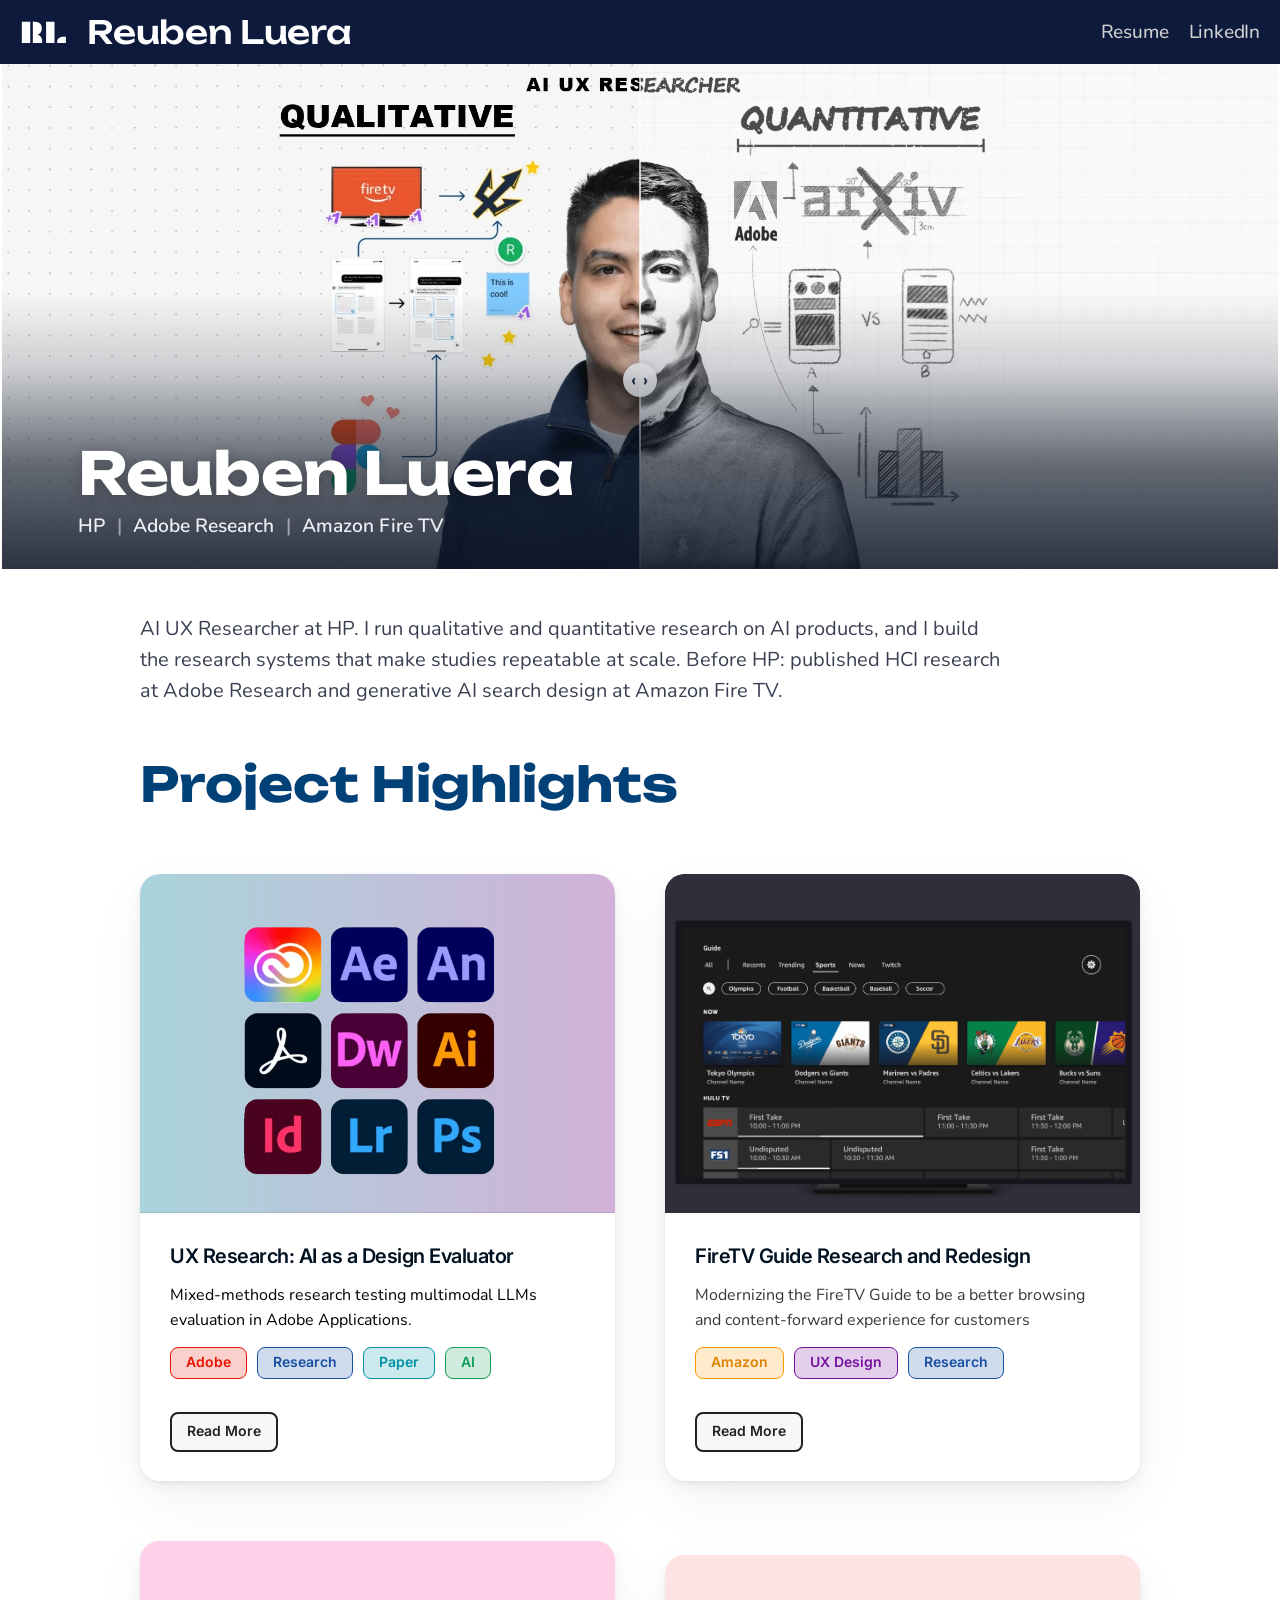
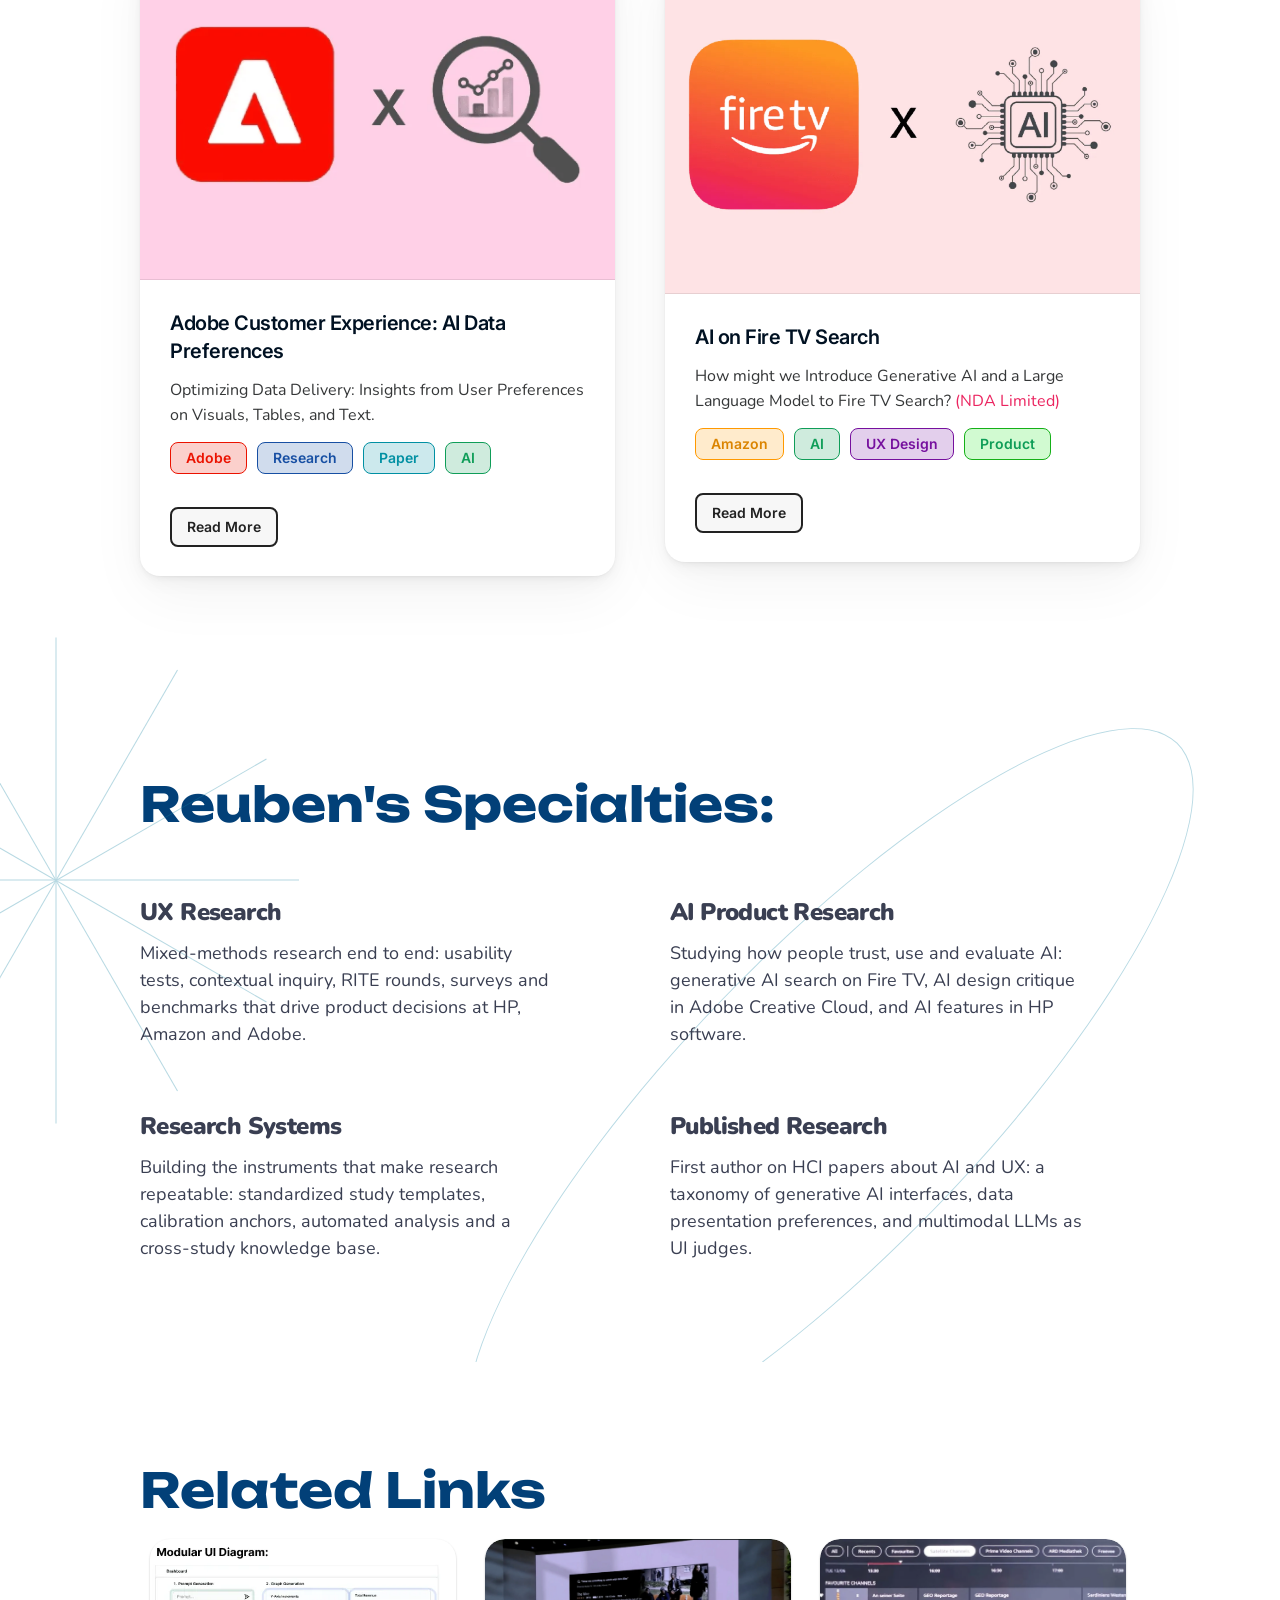
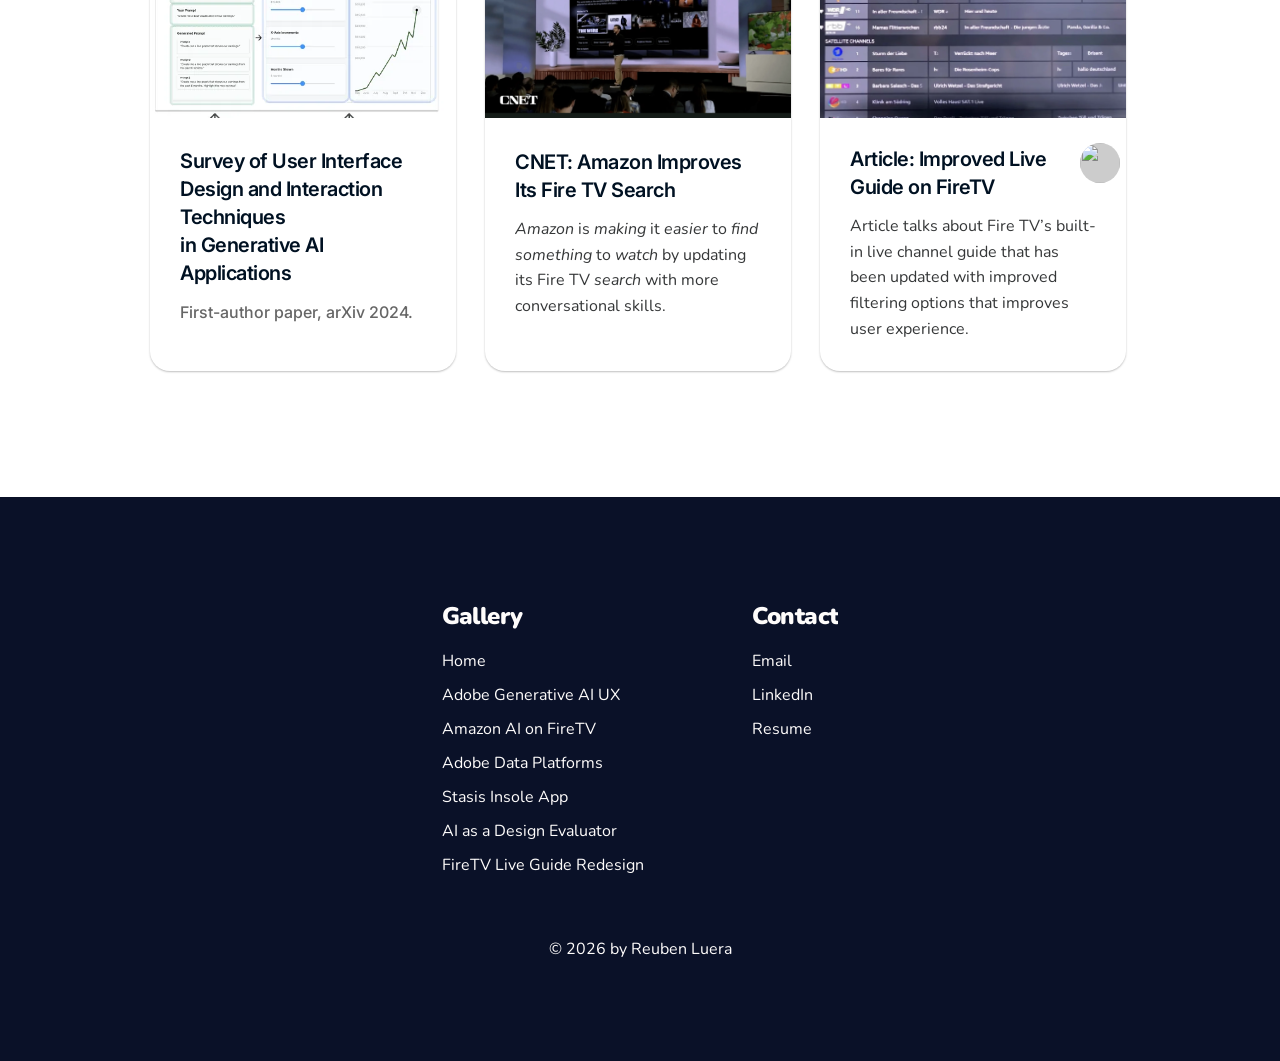
==== commit a35c7007: "Merge branch 'main' into hero-overlay" ====
--- a/index.html
+++ b/index.html
@@ -22,7 +22,7 @@
 <meta name="twitter:image" content="https://benluera.github.io/portfolio/assets/og.jpg?v=2">
 <link rel="preconnect" href="https://fonts.googleapis.com"><link rel="preconnect" href="https://fonts.gstatic.com" crossorigin>
 <link rel="stylesheet" href="https://fonts.googleapis.com/css2?family=Inter:wght@400;500;600;700;800&family=Inter+Tight:wght@500;600;700&family=Montserrat:ital,wght@0,400;0,500;0,600;0,700;0,800;0,900;1,400&family=Nunito:ital,wght@0,400;0,500;0,600;0,700;0,800;0,900;1,400&family=Plaster&family=Unbounded:wght@400;500;600;700&display=swap">
-<link rel="stylesheet" href="assets/base.css?v=qq7">
+<link rel="stylesheet" href="assets/base.css?v=ho1">
 <style>
 .nvA6p4UUqO{position:relative;width:100%;height:auto;display:flex;flex-direction:column;justify-content:flex-start;align-items:center;gap:0px;background:rgb(254, 252, 251);overflow:hidden}
 .nlQNIJgDFj{position:fixed;left:0px;right:0px;top:0px;flex-shrink:0;height:64px;z-index:10}
@@ -564,7 +564,7 @@
 </style>
 </head>
 <body>
-<div class="nvA6p4UUqO"><div class="inst nlQNIJgDFj" data-instance data-component="Navigation 4"><div class="variant nlQNIJgDFj_Ta37niE7v" data-variant="Ta37niE7v"><div class="nObHOKABcv"><div class="nXviI0Y9OV"><a class="rt ndkblyniXS" href="./"><p>RL</p></a><a class="rt nVkGFjsyVC" href="./"><p>Reuben Luera</p></a></div></div><div class="nDPiUMCuep"><div class="nOT2uP1n9U"></div><div class="ni_y7MMljP"><a class="rt nHM8JUFKR8" href="https://drive.google.com/file/d/1-4WC2Kq7KHPikC_4yO-IUz8NMZVW1yvx/view?usp=sharing" target="_blank" rel="noopener"><p>Resume</p></a><a class="rt nD02a3BYnx" href="https://www.linkedin.com/in/reuben-luera/" target="_blank" rel="noopener"><p>LinkedIn</p></a></div></div></div><div class="variant nlQNIJgDFj_x9P66OzGx" data-variant="x9P66OzGx"><div class="nav-phone-links"><a href="https://drive.google.com/file/d/1-4WC2Kq7KHPikC_4yO-IUz8NMZVW1yvx/view?usp=sharing" target="_blank" rel="noopener">Resume</a><a href="https://www.linkedin.com/in/reuben-luera/" target="_blank" rel="noopener">LinkedIn</a></div><div class="nx9P66OzGxObHOKABcv"><div class="nx9P66OzGxXviI0Y9OV"><a class="rt nx9P66OzGxdkblyniXS" href="./"><p>RL</p></a><a class="rt nx9P66OzGxVkGFjsyVC" href="./"><p>Reuben Luera</p></a></div></div><div class="nx9P66OzGxDPiUMCuep"><div class="inst nx9P66OzGxiq1JCvODL" data-component="Links: Product"></div><div class="nx9P66OzGxOT2uP1n9U"></div><div class="nx9P66OzGxi_y7MMljP"><a class="rt nx9P66OzGxHM8JUFKR8" href="https://drive.google.com/file/d/1-4WC2Kq7KHPikC_4yO-IUz8NMZVW1yvx/view?usp=sharing" target="_blank" rel="noopener"><p>Resume</p></a><a class="rt nx9P66OzGxD02a3BYnx" href="https://www.linkedin.com/in/reuben-luera/" target="_blank" rel="noopener"><p>LinkedIn</p></a></div><div class="inst nx9P66OzGxJdBYxtasJ" data-component="Links: Resources"></div><div class="inst nx9P66OzGxxjlnjooMd" data-component="Links: Community"></div></div></div></div><div class="nbJl4YPxNB"><div class="nMbd5OdMxj"><div class="inst nc6zq_F9zd before-after" data-instance data-component="BeforeAfter" style="--pos:50%"><img class="ba-left" src="assets/images/hero-qual-quant-color.webp?v=3" alt="Reuben Luera, AI UX Researcher. Split portrait labeled Qualitative on the left and Quantitative on the right."><img class="ba-right" src="assets/images/hero-qual-quant-sketch.webp?v=3" alt=""><div class="ba-line"></div><input class="ba-range" type="range" min="0" max="100" value="50" aria-label="Compare"></div><div class="hero-intro"><h1>Reuben Luera</h1><p>AI UX Researcher at HP. I run qualitative and quantitative research on AI products, and I build the research systems that make studies repeatable at scale. Before HP: published HCI research at Adobe Research and generative AI search design at Amazon Fire TV.</p></div></div></div><div class="nIWrqHTkji"><div class="rt nyTndgTSx0"><h2>Project Highlights</h2></div><div class="nYycZgH4dD"><div class="inst nTnsw82KDW" data-instance data-component="Card"><a class="variant nTnsw82KDW_YEi3f_NM_" data-variant="YEi3f_NM_" href="mllmjudge/"><div class="nYEi3f_NM_YPnArTXVZ"><div class="nYEi3f_NM_EdpnKjpIN"><div class="nYEi3f_NM_bCOuGcbKQ" role="img" aria-label="Figure: Project Highlights"></div></div></div><div class="nYEi3f_NM_U0TUU7XFZ"><div class="rt nYEi3f_NM_srI__Fmmy"><h3>UX Research: AI as a Design Evaluator</h3></div><div class="rt nYEi3f_NM_foAq5zC_T"><p>Mixed-methods research testing multimodal LLMs evaluation in Adobe Applications.</p></div><div class="nYEi3f_NM_Lu4RU06_U"><button class="nYEi3f_NM_w8pEQqQ3s"><div class="rt nYEi3f_NM_itZlyiTNU"><p>Adobe</p></div></button><button class="nYEi3f_NM_MuwVS09m0"><div class="rt nYEi3f_NM_J2SQM0_gv"><p>Research</p></div></button><button class="nYEi3f_NM_BOkAE0vN0"><div class="rt nYEi3f_NM_CCWZikfdw"><p>Paper</p></div></button><button class="nYEi3f_NM_I0Na0LCwt"><div class="rt nYEi3f_NM_QroBZlQdn"><p>AI</p></div></button></div><div class="inst nYEi3f_NM_XKVEcJ_xk" data-instance data-component="Read more Button"><div class="variant nYEi3f_NM_XKVEcJ_xk_Sn5kPeTr0" data-variant="Sn5kPeTr0"><div class="rt nSn5kPeTr0IHy4gOEuU"><p>Read More</p></div></div></div></div></a><a class="variant nTnsw82KDW_BQ7REBfLw" data-variant="BQ7REBfLw" href="mllmjudge/"><div class="nBQ7REBfLwYPnArTXVZ"><div class="nBQ7REBfLwEdpnKjpIN"><div class="nBQ7REBfLwbCOuGcbKQ" role="img" aria-label="Figure: UX Research: AI as a Design Evaluator"></div></div></div><div class="nBQ7REBfLwU0TUU7XFZ"><div class="rt nBQ7REBfLwsrI__Fmmy"><h3>UX Research: AI as a Design Evaluator</h3></div><div class="rt nBQ7REBfLwfoAq5zC_T"><p>Mixed-methods research testing multimodal LLMs evaluation in Adobe Applications.</p></div><div class="nBQ7REBfLwLu4RU06_U"><button class="nBQ7REBfLww8pEQqQ3s"><div class="rt nBQ7REBfLwitZlyiTNU"><p>Adobe</p></div></button><button class="nBQ7REBfLwMuwVS09m0"><div class="rt nBQ7REBfLwJ2SQM0_gv"><p>Research</p></div></button><button class="nBQ7REBfLwBOkAE0vN0"><div class="rt nBQ7REBfLwCCWZikfdw"><p>Paper</p></div></button><button class="nBQ7REBfLwI0Na0LCwt"><div class="rt nBQ7REBfLwQroBZlQdn"><p>AI</p></div></button></div><div class="inst nBQ7REBfLwXKVEcJ_xk" data-instance data-component="Read more Button"><div class="variant nBQ7REBfLwXKVEcJ_xk_Bn1oOBSqa" data-variant="Bn1oOBSqa"><div class="rt nIHy4gOEuU"><p>Read More</p></div></div><div class="variant nBQ7REBfLwXKVEcJ_xk_y86CueWO_" data-variant="y86CueWO_"><div class="rt ny86CueWO_IHy4gOEuU"><p>Read More</p></div></div></div></div></a></div><div class="inst nevm9pJMn9" data-instance data-component="Card"><a class="variant nevm9pJMn9_JPomyDDf0" data-variant="JPomyDDf0" href="aiftv-2/"><div class="nJPomyDDf0YPnArTXVZ"><div class="nJPomyDDf0Gvytbhaiy" role="img" aria-label="Figure: UX Research: AI as a Design Evaluator"></div></div><div class="nJPomyDDf0U0TUU7XFZ"><div class="rt nJPomyDDf0srI__Fmmy"><h3>FireTV Guide Research and Redesign</h3></div><div class="rt nJPomyDDf0foAq5zC_T"><p>Modernizing the FireTV Guide to be a better browsing and content-forward experience for customers</p></div><div class="nJPomyDDf0Lu4RU06_U"><button class="nJPomyDDf0KfRNzQH7y"><div class="rt nJPomyDDf0pJMIOaBDW"><p>Amazon</p></div></button><button class="nJPomyDDf0jpQjS2kYt"><div class="rt nJPomyDDf0Nq6DZ0kDz"><p>UX Design</p></div></button><button class="nJPomyDDf0MuwVS09m0"><div class="rt nJPomyDDf0J2SQM0_gv"><p>Research</p></div></button></div><div class="inst nJPomyDDf0XKVEcJ_xk" data-instance data-component="Read more Button"><div class="variant nJPomyDDf0XKVEcJ_xk_Sn5kPeTr0" data-variant="Sn5kPeTr0"><div class="rt nSn5kPeTr0IHy4gOEuU"><p>Read More</p></div></div></div></div></a><a class="variant nevm9pJMn9_KJDtBRsJ9" data-variant="KJDtBRsJ9" href="aiftv-2/"><div class="nKJDtBRsJ9YPnArTXVZ"><div class="nKJDtBRsJ9Gvytbhaiy" role="img" aria-label="Figure: FireTV Guide Research and Redesign"></div></div><div class="nKJDtBRsJ9U0TUU7XFZ"><div class="rt nKJDtBRsJ9srI__Fmmy"><h3>FireTV Guide Research and Redesign</h3></div><div class="rt nKJDtBRsJ9foAq5zC_T"><p>Modernizing the FireTV Guide to be a better browsing and content-forward experience for customers</p></div><div class="nKJDtBRsJ9Lu4RU06_U"><button class="nKJDtBRsJ9KfRNzQH7y"><div class="rt nKJDtBRsJ9pJMIOaBDW"><p>Amazon</p></div></button><button class="nKJDtBRsJ9jpQjS2kYt"><div class="rt nKJDtBRsJ9Nq6DZ0kDz"><p>UX Design</p></div></button><button class="nKJDtBRsJ9MuwVS09m0"><div class="rt nKJDtBRsJ9J2SQM0_gv"><p>Research</p></div></button></div><div class="inst nKJDtBRsJ9XKVEcJ_xk" data-instance data-component="Read more Button"><div class="variant nKJDtBRsJ9XKVEcJ_xk_Bn1oOBSqa" data-variant="Bn1oOBSqa"><div class="rt nIHy4gOEuU"><p>Read More</p></div></div><div class="variant nKJDtBRsJ9XKVEcJ_xk_y86CueWO_" data-variant="y86CueWO_"><div class="rt ny86CueWO_IHy4gOEuU"><p>Read More</p></div></div></div></div></a></div></div><div class="ng4mm69FI1"><div class="inst ndTw_4PsgZ" data-instance data-component="Card"><a class="variant ndTw_4PsgZ_j5hLWVEib" data-variant="j5hLWVEib" href="optimizing/"><div class="nj5hLWVEibYPnArTXVZ"><div class="nj5hLWVEibGvytbhaiy" role="img" aria-label="Figure: FireTV Guide Research and Redesign"></div></div><div class="nj5hLWVEibU0TUU7XFZ"><div class="rt nj5hLWVEibsrI__Fmmy"><h3>Adobe Customer Experience: AI Data Preferences</h3></div><div class="rt nj5hLWVEibfoAq5zC_T"><p>Optimizing Data Delivery: Insights from User Preferences on Visuals, Tables, and Text.</p></div><div class="nj5hLWVEibLu4RU06_U"><button class="nj5hLWVEibw8pEQqQ3s"><div class="rt nj5hLWVEibitZlyiTNU"><p>Adobe</p></div></button><button class="nj5hLWVEibMuwVS09m0"><div class="rt nj5hLWVEibJ2SQM0_gv"><p>Research</p></div></button><button class="nj5hLWVEibBOkAE0vN0"><div class="rt nj5hLWVEibCCWZikfdw"><p>Paper</p></div></button><button class="nj5hLWVEibI0Na0LCwt"><div class="rt nj5hLWVEibQroBZlQdn"><p>AI</p></div></button></div><div class="inst nj5hLWVEibXKVEcJ_xk" data-instance data-component="Read more Button"><div class="variant nj5hLWVEibXKVEcJ_xk_Sn5kPeTr0" data-variant="Sn5kPeTr0"><div class="rt nSn5kPeTr0IHy4gOEuU"><p>Read More</p></div></div></div></div></a><a class="variant ndTw_4PsgZ_uJBEK4GE9" data-variant="uJBEK4GE9" href="optimizing/"><div class="nuJBEK4GE9YPnArTXVZ"><div class="nuJBEK4GE9Gvytbhaiy" role="img" aria-label="Figure: Adobe Customer Experience: AI Data Preferences"></div></div><div class="nuJBEK4GE9U0TUU7XFZ"><div class="rt nuJBEK4GE9srI__Fmmy"><h3>Adobe Customer Experience: AI Data Preferences</h3></div><div class="rt nuJBEK4GE9foAq5zC_T"><p>Optimizing Data Delivery: Insights from User Preferences on Visuals, Tables, and Text.</p></div><div class="nuJBEK4GE9Lu4RU06_U"><button class="nuJBEK4GE9w8pEQqQ3s"><div class="rt nuJBEK4GE9itZlyiTNU"><p>Adobe</p></div></button><button class="nuJBEK4GE9MuwVS09m0"><div class="rt nuJBEK4GE9J2SQM0_gv"><p>Research</p></div></button><button class="nuJBEK4GE9BOkAE0vN0"><div class="rt nuJBEK4GE9CCWZikfdw"><p>Paper</p></div></button><button class="nuJBEK4GE9I0Na0LCwt"><div class="rt nuJBEK4GE9QroBZlQdn"><p>AI</p></div></button></div><div class="inst nuJBEK4GE9XKVEcJ_xk" data-instance data-component="Read more Button"><div class="variant nuJBEK4GE9XKVEcJ_xk_Bn1oOBSqa" data-variant="Bn1oOBSqa"><div class="rt nIHy4gOEuU"><p>Read More</p></div></div><div class="variant nuJBEK4GE9XKVEcJ_xk_y86CueWO_" data-variant="y86CueWO_"><div class="rt ny86CueWO_IHy4gOEuU"><p>Read More</p></div></div></div></div></a></div><div class="inst nNQQDktcik" data-instance data-component="Card"><a class="variant nNQQDktcik_zKpzWK9U1" data-variant="zKpzWK9U1" href="aiftv/"><div class="nzKpzWK9U1YPnArTXVZ"><div class="nzKpzWK9U1Gvytbhaiy" role="img" aria-label="Figure: Adobe Customer Experience: AI Data Preferences"></div></div><div class="nzKpzWK9U1U0TUU7XFZ"><div class="rt nzKpzWK9U1srI__Fmmy"><h3>AI on Fire TV Search</h3></div><div class="rt nzKpzWK9U1foAq5zC_T"><p>How might we Introduce Generative AI and a Large Language Model to Fire TV Search? <span style="color:rgb(235, 37, 96)">(NDA Limited)</span></p></div><div class="nzKpzWK9U1Lu4RU06_U"><button class="nzKpzWK9U1KfRNzQH7y"><div class="rt nzKpzWK9U1pJMIOaBDW"><p>Amazon</p></div></button><button class="nzKpzWK9U1I0Na0LCwt"><div class="rt nzKpzWK9U1QroBZlQdn"><p>AI</p></div></button><button class="nzKpzWK9U1jpQjS2kYt"><div class="rt nzKpzWK9U1Nq6DZ0kDz"><p>UX Design</p></div></button><button class="nzKpzWK9U1CMFQTv3LN"><div class="rt nzKpzWK9U1KPjdi2VGD"><p>Product</p></div></button></div><div class="inst nzKpzWK9U1XKVEcJ_xk" data-instance data-component="Read more Button"><div class="variant nzKpzWK9U1XKVEcJ_xk_Sn5kPeTr0" data-variant="Sn5kPeTr0"><div class="rt nSn5kPeTr0IHy4gOEuU"><p>Read More</p></div></div></div></div></a><a class="variant nNQQDktcik_ivmprga4x" data-variant="ivmprga4x" href="aiftv/"><div class="nivmprga4xYPnArTXVZ"><div class="nivmprga4xGvytbhaiy" role="img" aria-label="Figure: AI on Fire TV Search"></div></div><div class="nivmprga4xU0TUU7XFZ"><div class="rt nivmprga4xsrI__Fmmy"><h3>AI on Fire TV Search</h3></div><div class="rt nivmprga4xfoAq5zC_T"><p>How might we Introduce Generative AI and a Large Language Model to Fire TV Search? <span style="color:rgb(235, 37, 96)">(NDA Limited)</span></p></div><div class="nivmprga4xLu4RU06_U"><button class="nivmprga4xKfRNzQH7y"><div class="rt nivmprga4xpJMIOaBDW"><p>Amazon</p></div></button><button class="nivmprga4xI0Na0LCwt"><div class="rt nivmprga4xQroBZlQdn"><p>AI</p></div></button><button class="nivmprga4xjpQjS2kYt"><div class="rt nivmprga4xNq6DZ0kDz"><p>UX Design</p></div></button><button class="nivmprga4xCMFQTv3LN"><div class="rt nivmprga4xKPjdi2VGD"><p>Product</p></div></button></div><div class="inst nivmprga4xXKVEcJ_xk" data-instance data-component="Read more Button"><div class="variant nivmprga4xXKVEcJ_xk_Bn1oOBSqa" data-variant="Bn1oOBSqa"><div class="rt nIHy4gOEuU"><p>Read More</p></div></div><div class="variant nivmprga4xXKVEcJ_xk_y86CueWO_" data-variant="y86CueWO_"><div class="rt ny86CueWO_IHy4gOEuU"><p>Read More</p></div></div></div></div></a></div></div></div><div class="nu819LNN5w"><div class="rt nXTihsQjj1"><h2>Reuben&#x27;s Specialties:</h2></div><div class="nJ7aakRI2A"><div class="neOUrByhQU"><div class="rt niHQtNsPX0"><h2>UX Research</h2></div><div class="rt nWnvtbm3vx"><p>Mixed-methods research end to end: usability tests, contextual inquiry, RITE rounds, surveys and benchmarks that drive product decisions at HP, Amazon and Adobe.</p></div></div><div class="nF___c2p4X"><div class="rt nWV8EMvyuf"><h2>AI Product Research</h2></div><div class="rt nLuE536VIq"><p>Studying how people trust, use and evaluate AI: generative AI search on Fire TV, AI design critique in Adobe Creative Cloud, and AI features in HP software.</p></div></div><div class="nk6rIrm1EP"><div class="rt nSifnk8UI_"><h2>Research Systems</h2></div><div class="rt ncUteRPi2Z"><p>Building the instruments that make research repeatable: standardized study templates, calibration anchors, automated analysis and a cross-study knowledge base.</p></div></div><div class="nZ5uAmNlef"><div class="rt nB0bdJ81an"><h2>Published Research</h2></div><div class="rt nNrjZbEo73"><p>First author on HCI papers about AI and UX: a taxonomy of generative AI interfaces, data presentation preferences, and multimodal LLMs as UI judges.</p></div></div><div class="nnXgXTR6Uy"></div><div class="nAUUtwLbwq"><div class="ntt90yurD_"></div><div class="ng8Ds1WdAc"></div><div class="niIcMUFmpa"></div><div class="nnN2vWdBgC"></div><div class="nGDe3MITj7"></div><div class="nYkqII0Shr"></div></div></div></div><div class="nNu7WDnfiU"><div class="nQRRlRV1js"><div class="rt nagAZ0PCSX"><h2>Related Links</h2></div><div class="inst nEgspn1MET carousel" data-instance data-component="Carousel" style="--gap:29px;--arrow-size:40px;--arrow-radius:40px;--arrow-pad:20px;--arrow-fill:rgba(0, 0, 0, 0.2);--track-pad:10px"><div class="carousel-track"><div class="inst nAJI_sTmRj" data-instance data-component="Card 2"><a class="variant nAJI_sTmRj_yP8RwTL82" data-variant="yP8RwTL82" href="https://arxiv.org/abs/2410.22370"><div class="nyP8RwTL82gq3QaVDPK" role="img" aria-label="Figure: Survey of User Interface Design and Interaction Techniques"></div><div class="nyP8RwTL82SeMC7gjNh"><div class="rt nyP8RwTL82q2tMERU6b"><h3>Survey of User Interface Design and Interaction Techniques</h3><h3>in Generative AI Applications</h3></div><div class="rt nyP8RwTL82KXQc1iMKM"><p>First-author paper, arXiv 2024.</p></div></div></a><a class="variant nAJI_sTmRj_QrHsQdJEP" data-variant="QrHsQdJEP" href="https://arxiv.org/abs/2410.22370"><div class="nQrHsQdJEPgq3QaVDPK" role="img" aria-label="Figure: Survey of User Interface Design and Interaction Techniques"></div><div class="nQrHsQdJEPSeMC7gjNh"><div class="rt nQrHsQdJEPq2tMERU6b"><h3>Survey of User Interface Design and Interaction Techniques</h3><h3>in Generative AI Applications</h3></div><div class="rt nQrHsQdJEPKXQc1iMKM"><p>First-author paper, arXiv 2024.</p></div></div></a></div><div class="inst nWtCBmdJjg" data-instance data-component="Card 2"><a class="variant nWtCBmdJjg_ILOQ4hLKS" data-variant="ILOQ4hLKS" href="https://www.cnet.com/videos/amazon-improves-its-fire-tv-search/" target="_blank" rel="noopener"><div class="nILOQ4hLKSgq3QaVDPK" role="img" aria-label="Figure: CNET: Amazon Improves Its Fire TV Search"></div><div class="nILOQ4hLKSSeMC7gjNh"><div class="rt nILOQ4hLKSq2tMERU6b"><h3>CNET: Amazon Improves Its Fire TV Search</h3></div><div class="rt nILOQ4hLKSKXQc1iMKM"><p><em>Amazon</em> is <em>making</em> it <em>easier</em> to <em>find something</em> to <em>watch</em> by updating its Fire TV <em>search</em> with more conversational skills.</p></div></div></a><a class="variant nWtCBmdJjg_ebx7whhVr" data-variant="ebx7whhVr" href="https://www.cnet.com/videos/amazon-improves-its-fire-tv-search/" target="_blank" rel="noopener"><div class="nebx7whhVrgq3QaVDPK" role="img" aria-label="Figure: CNET: Amazon Improves Its Fire TV Search"></div><div class="nebx7whhVrSeMC7gjNh"><div class="rt nebx7whhVrq2tMERU6b"><h3>CNET: Amazon Improves Its Fire TV Search</h3></div><div class="rt nebx7whhVrKXQc1iMKM"><p><em>Amazon</em> is <em>making</em> it <em>easier</em> to <em>find something</em> to <em>watch</em> by updating its Fire TV <em>search</em> with more conversational skills.</p></div></div></a></div><div class="inst nmayBF50sd" data-instance data-component="Card 2"><a class="variant nmayBF50sd_RNGqzo7D7" data-variant="RNGqzo7D7" href="https://www.aftvnews.com/fire-tvs-built-in-live-channel-guide-has-been-updated-with-improved-filtering-options/"><div class="nRNGqzo7D7gq3QaVDPK" role="img" aria-label="Figure: Article: Improved Live Guide on FireTV"></div><div class="nRNGqzo7D7SeMC7gjNh"><div class="rt nRNGqzo7D7q2tMERU6b"><h3>Article: Improved Live Guide on FireTV</h3></div><div class="rt nRNGqzo7D7KXQc1iMKM"><p>Article talks about Fire TV’s built-in live channel guide that has been updated with improved filtering options that improves user experience.</p></div></div></a><a class="variant nmayBF50sd_TnkrVVtuz" data-variant="TnkrVVtuz" href="https://www.aftvnews.com/fire-tvs-built-in-live-channel-guide-has-been-updated-with-improved-filtering-options/"><div class="nTnkrVVtuzgq3QaVDPK" role="img" aria-label="Figure: Article: Improved Live Guide on FireTV"></div><div class="nTnkrVVtuzSeMC7gjNh"><div class="rt nTnkrVVtuzq2tMERU6b"><h3>Article: Improved Live Guide on FireTV</h3></div><div class="rt nTnkrVVtuzKXQc1iMKM"><p>Article talks about Fire TV’s built-in live channel guide that has been updated with improved filtering options that improves user experience.</p></div></div></a></div><div class="inst nVlPK11xLf" data-instance data-component="Card 2"><a class="variant nVlPK11xLf_n0vyjMB6q" data-variant="n0vyjMB6q" href="https://research.adobe.com/news/gem-fellows-career-shifts-at-adobe-research/"><div class="ngq3QaVDPK" role="img" aria-label="Figure: Adobe Research: GEM Fellows&#x27; Experience"></div><div class="nSeMC7gjNh"><div class="rt nq2tMERU6b"><h3>Adobe Research: GEM Fellows&#x27; Experience</h3></div><div class="rt nKXQc1iMKM"><p>An inside interview at how GEM Fellows are making new discoveries, and big career shifts, at Adobe Research now and in the future</p></div></div></a><a class="variant nVlPK11xLf_xy_rqwukj" data-variant="xy_rqwukj" href="https://research.adobe.com/news/gem-fellows-career-shifts-at-adobe-research/"><div class="nxy_rqwukjgq3QaVDPK" role="img" aria-label="Figure: Adobe Research: GEM Fellows&#x27; Experience"></div><div class="nxy_rqwukjSeMC7gjNh"><div class="rt nxy_rqwukjq2tMERU6b"><h3>Adobe Research: GEM Fellows&#x27; Experience</h3></div><div class="rt nxy_rqwukjKXQc1iMKM"><p>An inside interview at how GEM Fellows are making new discoveries, and big career shifts, at Adobe Research now and in the future</p></div></div></a></div><div class="inst nbakmA86wN" data-instance data-component="Card 2"><a class="variant nbakmA86wN_fgtHtOY1f" data-variant="fgtHtOY1f" href="https://www.linkedin.com/posts/adobe_adobelife-activity-7381744840864124929-pdTQ?utm_source=share&amp;utm_medium=member_desktop&amp;rcm=ACoAACwvR_8BHjePMz2hO_xk6o689smtzLDTbwc" target="_blank" rel="noopener"><div class="nfgtHtOY1fgq3QaVDPK" role="img" aria-label="Figure: Adobe Life: Achievement Spotlight"></div><div class="nfgtHtOY1fSeMC7gjNh"><div class="rt nfgtHtOY1fq2tMERU6b"><h3>Adobe Life: <br>Achievement Spotlight</h3></div><div class="rt nfgtHtOY1fKXQc1iMKM"><p>&quot;From zero research experience to presenting his own research at an international conference. That’s been the journey for Adobe Research intern Reuben Luera…&quot;</p></div></div></a><a class="variant nbakmA86wN_DnjuPTQsV" data-variant="DnjuPTQsV" href="https://www.linkedin.com/posts/adobe_adobelife-activity-7381744840864124929-pdTQ?utm_source=share&amp;utm_medium=member_desktop&amp;rcm=ACoAACwvR_8BHjePMz2hO_xk6o689smtzLDTbwc" target="_blank" rel="noopener"><div class="nDnjuPTQsVgq3QaVDPK" role="img" aria-label="Figure: Adobe Life: Achievement Spotlight"></div><div class="nDnjuPTQsVSeMC7gjNh"><div class="rt nDnjuPTQsVq2tMERU6b"><h3>Adobe Life: <br>Achievement Spotlight</h3></div><div class="rt nDnjuPTQsVKXQc1iMKM"><p>&quot;From zero research experience to presenting his own research at an international conference. That’s been the journey for Adobe Research intern Reuben Luera…&quot;</p></div></div></a></div><div class="inst nBAQCFKot7" data-instance data-component="Card 2"><a class="variant nBAQCFKot7_pnt31bpxh" data-variant="pnt31bpxh" href="https://www.instagram.com/p/CUqmEHJPgy6/?igsh=MzRlODBiNWFlZA==" target="_blank" rel="noopener"><div class="npnt31bpxhgq3QaVDPK" role="img" aria-label="Figure: Friends of Figma Panel: Ask a UX Design Intern"></div><div class="npnt31bpxhSeMC7gjNh"><div class="rt npnt31bpxhq2tMERU6b"><h3>Friends of Figma Panel: Ask a UX Design Intern</h3></div><div class="rt npnt31bpxhKXQc1iMKM"><p>A Former Intern panel will answer questions you have on Friends of Figma&#x27;s first virtual event, &quot;Ask a UX Design Intern.&quot;</p></div></div></a><a class="variant nBAQCFKot7_ZBG1hEGly" data-variant="ZBG1hEGly" href="https://www.instagram.com/p/CUqmEHJPgy6/?igsh=MzRlODBiNWFlZA==" target="_blank" rel="noopener"><div class="nZBG1hEGlygq3QaVDPK" role="img" aria-label="Figure: Friends of Figma Panel: Ask a UX Design Intern"></div><div class="nZBG1hEGlySeMC7gjNh"><div class="rt nZBG1hEGlyq2tMERU6b"><h3>Friends of Figma Panel: Ask a UX Design Intern</h3></div><div class="rt nZBG1hEGlyKXQc1iMKM"><p>A Former Intern panel will answer questions you have on Friends of Figma&#x27;s first virtual event, &quot;Ask a UX Design Intern.&quot;</p></div></div></a></div></div><button class="car-btn car-prev" aria-label="Previous"><img src="assets/images/6tTbkXggWgQCAJ4DO2QEdXXmgM.svg" alt="" width="40" height="40"></button><button class="car-btn car-next" aria-label="Next"><img src="assets/images/11KSGbIZoRSg4pjdnUoif6MKHI.svg" alt="" width="40" height="40"></button></div></div></div><div class="inst nvX6TNWpYy" data-instance data-component="Footer"><div class="variant nvX6TNWpYy_fjMc43YoF" data-variant="fjMc43YoF"><div class="nePy9C0EDZ"><div class="nWdflHQpew"><div class="rt nS_Aza2TGs"><p>Gallery</p></div><div class="nmah2Uvv0M"><a class="rt nikoF5H0hH" href="./"><p>Home</p></a><a class="rt nw_UgKHZL5" href="survey/"><p>Adobe Generative AI UX</p></a><a class="rt nQmYWEWmqh" href="aiftv/"><p>Amazon AI on FireTV </p></a><a class="rt nqkWkVobJY" href="optimizing/"><p>Adobe Data Platforms</p></a><a class="rt ndkq2eQh4f" href="stasis/"><p>Stasis Insole App</p></a><a class="rt ndkq2eQh4f" href="mllmjudge/"><p>AI as a Design Evaluator</p></a><a class="rt ndkq2eQh4f" href="aiftv-2/"><p>FireTV Live Guide Redesign</p></a></div></div><div class="nHaTRU4PDT"><div class="rt nzrnhSoIMz"><p>Contact</p></div><div class="nv1gR5C3HJ"><a class="rt nY0LTVhZ7c" href="mailto:benluera@gmail.com" target="_blank" rel="noopener"><p>Email</p></a><a class="rt nNHWxEOAcc" href="https://www.linkedin.com/in/reuben-luera/" target="_blank" rel="noopener"><p>LinkedIn</p></a><a class="rt nyNUcHU0ae" href="https://drive.google.com/file/d/1-4WC2Kq7KHPikC_4yO-IUz8NMZVW1yvx/view?usp=sharing" target="_blank" rel="noopener"><p>Resume</p></a></div></div></div><div class="nMWJNcbJWX"><div class="rt nUcZFVxcfo"><p>© 2026 by Reuben Luera</p></div></div></div><div class="variant nvX6TNWpYy_sOCrE0xPT" data-variant="sOCrE0xPT"><div class="nsOCrE0xPTePy9C0EDZ"><div class="nsOCrE0xPTWdflHQpew"><div class="rt nsOCrE0xPTS_Aza2TGs"><p>Gallery</p></div><div class="nsOCrE0xPTmah2Uvv0M"><a class="rt nsOCrE0xPTikoF5H0hH" href="./"><p>Home</p></a><a class="rt nsOCrE0xPTPsgKB3hV1" href="survey/"><p>Adobe Generative AI UX</p></a><a class="rt nsOCrE0xPTw_UgKHZL5" href="aiftv/"><p>Amazon AI on FireTV </p></a><a class="rt nsOCrE0xPTQmYWEWmqh" href="optimizing/"><p>Adobe Data Platforms</p></a><a class="rt nsOCrE0xPTdkq2eQh4f" href="stasis/"><p>Stasis Insole App</p></a><a class="rt nsOCrE0xPTdkq2eQh4f" href="mllmjudge/"><p>AI as a Design Evaluator</p></a><a class="rt nsOCrE0xPTdkq2eQh4f" href="aiftv-2/"><p>FireTV Live Guide Redesign</p></a></div></div><div class="nsOCrE0xPTHaTRU4PDT"><div class="rt nsOCrE0xPTzrnhSoIMz"><p>Contact</p></div><div class="nsOCrE0xPTv1gR5C3HJ"><a class="rt nsOCrE0xPTY0LTVhZ7c" href="mailto:benluera@gmail.com" target="_blank" rel="noopener"><p>Email</p></a><a class="rt nsOCrE0xPTNHWxEOAcc" href="https://www.linkedin.com/in/reuben-luera/" target="_blank" rel="noopener"><p>LinkedIn</p></a><a class="rt nsOCrE0xPTyNUcHU0ae" href="https://drive.google.com/file/d/1-4WC2Kq7KHPikC_4yO-IUz8NMZVW1yvx/view?usp=sharing" target="_blank" rel="noopener"><p>Resume</p></a></div></div></div><div class="nsOCrE0xPTMWJNcbJWX"><div class="rt nsOCrE0xPTUcZFVxcfo"><p>© 2026 by Reuben Luera</p></div></div></div><div class="variant nvX6TNWpYy_wBDK0Rmvs" data-variant="wBDK0Rmvs"><div class="nwBDK0RmvsePy9C0EDZ"><div class="nwBDK0RmvsWdflHQpew"><div class="rt nwBDK0RmvsS_Aza2TGs"><p>Gallery</p></div><div class="nwBDK0Rmvsmah2Uvv0M"><a class="rt nwBDK0RmvsikoF5H0hH" href="./"><p>Home</p></a><a class="rt nwBDK0Rmvsw_UgKHZL5" href="survey/"><p>Adobe Generative AI UX</p></a><a class="rt nwBDK0RmvsQmYWEWmqh" href="aiftv/"><p>Amazon AI on FireTV </p></a><a class="rt nwBDK0RmvsqkWkVobJY" href="optimizing/"><p>Adobe Data Platforms</p></a><a class="rt nwBDK0Rmvsdkq2eQh4f" href="stasis/"><p>Stasis Insole App</p></a><a class="rt nwBDK0Rmvsdkq2eQh4f" href="mllmjudge/"><p>AI as a Design Evaluator</p></a><a class="rt nwBDK0Rmvsdkq2eQh4f" href="aiftv-2/"><p>FireTV Live Guide Redesign</p></a></div></div><div class="nwBDK0RmvsHaTRU4PDT"><div class="rt nwBDK0RmvszrnhSoIMz"><p>Contact</p></div><div class="nwBDK0Rmvsv1gR5C3HJ"><a class="rt nwBDK0RmvsY0LTVhZ7c" href="mailto:benluera@gmail.com" target="_blank" rel="noopener"><p>Email</p></a><a class="rt nwBDK0RmvsNHWxEOAcc" href="https://www.linkedin.com/in/reuben-luera/" target="_blank" rel="noopener"><p>LinkedIn</p></a><a class="rt nwBDK0RmvsyNUcHU0ae" href="https://drive.google.com/file/d/1-4WC2Kq7KHPikC_4yO-IUz8NMZVW1yvx/view?usp=sharing" target="_blank" rel="noopener"><p>Resume</p></a></div></div></div><div class="nwBDK0RmvsMWJNcbJWX"><div class="rt nwBDK0RmvsUcZFVxcfo"><p>© 2026 by Reuben Luera</p></div></div></div><div class="variant nvX6TNWpYy_axIoftzp1" data-variant="axIoftzp1"><div class="naxIoftzp1ePy9C0EDZ"><div class="naxIoftzp1WdflHQpew"><div class="rt naxIoftzp1S_Aza2TGs"><p>Gallery</p></div><div class="naxIoftzp1mah2Uvv0M"><a class="rt naxIoftzp1ikoF5H0hH" href="./"><p>Home</p></a><a class="rt naxIoftzp1trVZ0mjTp" href="survey/"><p>Adobe Generative AI UX</p></a><a class="rt naxIoftzp1w_UgKHZL5" href="aiftv/"><p>Amazon AI on FireTV </p></a><a class="rt naxIoftzp1QmYWEWmqh" href="optimizing/"><p>Adobe Data Platforms</p></a><a class="rt naxIoftzp1dkq2eQh4f" href="stasis/"><p>Stasis Insole App</p></a><a class="rt naxIoftzp1dkq2eQh4f" href="mllmjudge/"><p>AI as a Design Evaluator</p></a><a class="rt naxIoftzp1dkq2eQh4f" href="aiftv-2/"><p>FireTV Live Guide Redesign</p></a></div></div><div class="naxIoftzp1HaTRU4PDT"><div class="rt naxIoftzp1zrnhSoIMz"><p>Contact</p></div><div class="naxIoftzp1v1gR5C3HJ"><a class="rt naxIoftzp1Y0LTVhZ7c" href="mailto:benluera@gmail.com" target="_blank" rel="noopener"><p>Email</p></a><a class="rt naxIoftzp1NHWxEOAcc" href="https://www.linkedin.com/in/reuben-luera/" target="_blank" rel="noopener"><p>LinkedIn</p></a><a class="rt naxIoftzp1yNUcHU0ae" href="https://drive.google.com/file/d/1-4WC2Kq7KHPikC_4yO-IUz8NMZVW1yvx/view?usp=sharing" target="_blank" rel="noopener"><p>Resume</p></a></div></div></div><div class="naxIoftzp1MWJNcbJWX"><div class="rt naxIoftzp1UcZFVxcfo"><p>© 2026 by Reuben Luera</p></div></div></div></div></div>
+<div class="nvA6p4UUqO"><div class="inst nlQNIJgDFj" data-instance data-component="Navigation 4"><div class="variant nlQNIJgDFj_Ta37niE7v" data-variant="Ta37niE7v"><div class="nObHOKABcv"><div class="nXviI0Y9OV"><a class="rt ndkblyniXS" href="./"><p>RL</p></a><a class="rt nVkGFjsyVC" href="./"><p>Reuben Luera</p></a></div></div><div class="nDPiUMCuep"><div class="nOT2uP1n9U"></div><div class="ni_y7MMljP"><a class="rt nHM8JUFKR8" href="https://drive.google.com/file/d/1-4WC2Kq7KHPikC_4yO-IUz8NMZVW1yvx/view?usp=sharing" target="_blank" rel="noopener"><p>Resume</p></a><a class="rt nD02a3BYnx" href="https://www.linkedin.com/in/reuben-luera/" target="_blank" rel="noopener"><p>LinkedIn</p></a></div></div></div><div class="variant nlQNIJgDFj_x9P66OzGx" data-variant="x9P66OzGx"><div class="nav-phone-links"><a href="https://drive.google.com/file/d/1-4WC2Kq7KHPikC_4yO-IUz8NMZVW1yvx/view?usp=sharing" target="_blank" rel="noopener">Resume</a><a href="https://www.linkedin.com/in/reuben-luera/" target="_blank" rel="noopener">LinkedIn</a></div><div class="nx9P66OzGxObHOKABcv"><div class="nx9P66OzGxXviI0Y9OV"><a class="rt nx9P66OzGxdkblyniXS" href="./"><p>RL</p></a><a class="rt nx9P66OzGxVkGFjsyVC" href="./"><p>Reuben Luera</p></a></div></div><div class="nx9P66OzGxDPiUMCuep"><div class="inst nx9P66OzGxiq1JCvODL" data-component="Links: Product"></div><div class="nx9P66OzGxOT2uP1n9U"></div><div class="nx9P66OzGxi_y7MMljP"><a class="rt nx9P66OzGxHM8JUFKR8" href="https://drive.google.com/file/d/1-4WC2Kq7KHPikC_4yO-IUz8NMZVW1yvx/view?usp=sharing" target="_blank" rel="noopener"><p>Resume</p></a><a class="rt nx9P66OzGxD02a3BYnx" href="https://www.linkedin.com/in/reuben-luera/" target="_blank" rel="noopener"><p>LinkedIn</p></a></div><div class="inst nx9P66OzGxJdBYxtasJ" data-component="Links: Resources"></div><div class="inst nx9P66OzGxxjlnjooMd" data-component="Links: Community"></div></div></div></div><div class="nbJl4YPxNB"><div class="nMbd5OdMxj"><div class="hero-wrap"><div class="inst nc6zq_F9zd before-after" data-instance data-component="BeforeAfter" style="--pos:50%"><img class="ba-left" src="assets/images/hero-qual-quant-color.webp?v=3" alt="Reuben Luera, AI UX Researcher. Split portrait labeled Qualitative on the left and Quantitative on the right."><img class="ba-right" src="assets/images/hero-qual-quant-sketch.webp?v=3" alt=""><div class="ba-line"></div><input class="ba-range" type="range" min="0" max="100" value="50" aria-label="Compare"></div><div class="hero-overlay"><h1>Reuben Luera</h1><p class="hero-tag">HP<span class="sep">|</span>Adobe Research<span class="sep">|</span>Amazon Fire TV</p></div></div><div class="hero-lead"><p>AI UX Researcher at HP. I run qualitative and quantitative research on AI products, and I build the research systems that make studies repeatable at scale. Before HP: published HCI research at Adobe Research and generative AI search design at Amazon Fire TV.</p></div></div></div><div class="nIWrqHTkji"><div class="rt nyTndgTSx0"><h2>Project Highlights</h2></div><div class="nYycZgH4dD"><div class="inst nTnsw82KDW" data-instance data-component="Card"><a class="variant nTnsw82KDW_YEi3f_NM_" data-variant="YEi3f_NM_" href="mllmjudge/"><div class="nYEi3f_NM_YPnArTXVZ"><div class="nYEi3f_NM_EdpnKjpIN"><div class="nYEi3f_NM_bCOuGcbKQ" role="img" aria-label="Figure: Project Highlights"></div></div></div><div class="nYEi3f_NM_U0TUU7XFZ"><div class="rt nYEi3f_NM_srI__Fmmy"><h3>UX Research: AI as a Design Evaluator</h3></div><div class="rt nYEi3f_NM_foAq5zC_T"><p>Mixed-methods research testing multimodal LLMs evaluation in Adobe Applications.</p></div><div class="nYEi3f_NM_Lu4RU06_U"><button class="nYEi3f_NM_w8pEQqQ3s"><div class="rt nYEi3f_NM_itZlyiTNU"><p>Adobe</p></div></button><button class="nYEi3f_NM_MuwVS09m0"><div class="rt nYEi3f_NM_J2SQM0_gv"><p>Research</p></div></button><button class="nYEi3f_NM_BOkAE0vN0"><div class="rt nYEi3f_NM_CCWZikfdw"><p>Paper</p></div></button><button class="nYEi3f_NM_I0Na0LCwt"><div class="rt nYEi3f_NM_QroBZlQdn"><p>AI</p></div></button></div><div class="inst nYEi3f_NM_XKVEcJ_xk" data-instance data-component="Read more Button"><div class="variant nYEi3f_NM_XKVEcJ_xk_Sn5kPeTr0" data-variant="Sn5kPeTr0"><div class="rt nSn5kPeTr0IHy4gOEuU"><p>Read More</p></div></div></div></div></a><a class="variant nTnsw82KDW_BQ7REBfLw" data-variant="BQ7REBfLw" href="mllmjudge/"><div class="nBQ7REBfLwYPnArTXVZ"><div class="nBQ7REBfLwEdpnKjpIN"><div class="nBQ7REBfLwbCOuGcbKQ" role="img" aria-label="Figure: UX Research: AI as a Design Evaluator"></div></div></div><div class="nBQ7REBfLwU0TUU7XFZ"><div class="rt nBQ7REBfLwsrI__Fmmy"><h3>UX Research: AI as a Design Evaluator</h3></div><div class="rt nBQ7REBfLwfoAq5zC_T"><p>Mixed-methods research testing multimodal LLMs evaluation in Adobe Applications.</p></div><div class="nBQ7REBfLwLu4RU06_U"><button class="nBQ7REBfLww8pEQqQ3s"><div class="rt nBQ7REBfLwitZlyiTNU"><p>Adobe</p></div></button><button class="nBQ7REBfLwMuwVS09m0"><div class="rt nBQ7REBfLwJ2SQM0_gv"><p>Research</p></div></button><button class="nBQ7REBfLwBOkAE0vN0"><div class="rt nBQ7REBfLwCCWZikfdw"><p>Paper</p></div></button><button class="nBQ7REBfLwI0Na0LCwt"><div class="rt nBQ7REBfLwQroBZlQdn"><p>AI</p></div></button></div><div class="inst nBQ7REBfLwXKVEcJ_xk" data-instance data-component="Read more Button"><div class="variant nBQ7REBfLwXKVEcJ_xk_Bn1oOBSqa" data-variant="Bn1oOBSqa"><div class="rt nIHy4gOEuU"><p>Read More</p></div></div><div class="variant nBQ7REBfLwXKVEcJ_xk_y86CueWO_" data-variant="y86CueWO_"><div class="rt ny86CueWO_IHy4gOEuU"><p>Read More</p></div></div></div></div></a></div><div class="inst nevm9pJMn9" data-instance data-component="Card"><a class="variant nevm9pJMn9_JPomyDDf0" data-variant="JPomyDDf0" href="aiftv-2/"><div class="nJPomyDDf0YPnArTXVZ"><div class="nJPomyDDf0Gvytbhaiy" role="img" aria-label="Figure: UX Research: AI as a Design Evaluator"></div></div><div class="nJPomyDDf0U0TUU7XFZ"><div class="rt nJPomyDDf0srI__Fmmy"><h3>FireTV Guide Research and Redesign</h3></div><div class="rt nJPomyDDf0foAq5zC_T"><p>Modernizing the FireTV Guide to be a better browsing and content-forward experience for customers</p></div><div class="nJPomyDDf0Lu4RU06_U"><button class="nJPomyDDf0KfRNzQH7y"><div class="rt nJPomyDDf0pJMIOaBDW"><p>Amazon</p></div></button><button class="nJPomyDDf0jpQjS2kYt"><div class="rt nJPomyDDf0Nq6DZ0kDz"><p>UX Design</p></div></button><button class="nJPomyDDf0MuwVS09m0"><div class="rt nJPomyDDf0J2SQM0_gv"><p>Research</p></div></button></div><div class="inst nJPomyDDf0XKVEcJ_xk" data-instance data-component="Read more Button"><div class="variant nJPomyDDf0XKVEcJ_xk_Sn5kPeTr0" data-variant="Sn5kPeTr0"><div class="rt nSn5kPeTr0IHy4gOEuU"><p>Read More</p></div></div></div></div></a><a class="variant nevm9pJMn9_KJDtBRsJ9" data-variant="KJDtBRsJ9" href="aiftv-2/"><div class="nKJDtBRsJ9YPnArTXVZ"><div class="nKJDtBRsJ9Gvytbhaiy" role="img" aria-label="Figure: FireTV Guide Research and Redesign"></div></div><div class="nKJDtBRsJ9U0TUU7XFZ"><div class="rt nKJDtBRsJ9srI__Fmmy"><h3>FireTV Guide Research and Redesign</h3></div><div class="rt nKJDtBRsJ9foAq5zC_T"><p>Modernizing the FireTV Guide to be a better browsing and content-forward experience for customers</p></div><div class="nKJDtBRsJ9Lu4RU06_U"><button class="nKJDtBRsJ9KfRNzQH7y"><div class="rt nKJDtBRsJ9pJMIOaBDW"><p>Amazon</p></div></button><button class="nKJDtBRsJ9jpQjS2kYt"><div class="rt nKJDtBRsJ9Nq6DZ0kDz"><p>UX Design</p></div></button><button class="nKJDtBRsJ9MuwVS09m0"><div class="rt nKJDtBRsJ9J2SQM0_gv"><p>Research</p></div></button></div><div class="inst nKJDtBRsJ9XKVEcJ_xk" data-instance data-component="Read more Button"><div class="variant nKJDtBRsJ9XKVEcJ_xk_Bn1oOBSqa" data-variant="Bn1oOBSqa"><div class="rt nIHy4gOEuU"><p>Read More</p></div></div><div class="variant nKJDtBRsJ9XKVEcJ_xk_y86CueWO_" data-variant="y86CueWO_"><div class="rt ny86CueWO_IHy4gOEuU"><p>Read More</p></div></div></div></div></a></div></div><div class="ng4mm69FI1"><div class="inst ndTw_4PsgZ" data-instance data-component="Card"><a class="variant ndTw_4PsgZ_j5hLWVEib" data-variant="j5hLWVEib" href="optimizing/"><div class="nj5hLWVEibYPnArTXVZ"><div class="nj5hLWVEibGvytbhaiy" role="img" aria-label="Figure: FireTV Guide Research and Redesign"></div></div><div class="nj5hLWVEibU0TUU7XFZ"><div class="rt nj5hLWVEibsrI__Fmmy"><h3>Adobe Customer Experience: AI Data Preferences</h3></div><div class="rt nj5hLWVEibfoAq5zC_T"><p>Optimizing Data Delivery: Insights from User Preferences on Visuals, Tables, and Text.</p></div><div class="nj5hLWVEibLu4RU06_U"><button class="nj5hLWVEibw8pEQqQ3s"><div class="rt nj5hLWVEibitZlyiTNU"><p>Adobe</p></div></button><button class="nj5hLWVEibMuwVS09m0"><div class="rt nj5hLWVEibJ2SQM0_gv"><p>Research</p></div></button><button class="nj5hLWVEibBOkAE0vN0"><div class="rt nj5hLWVEibCCWZikfdw"><p>Paper</p></div></button><button class="nj5hLWVEibI0Na0LCwt"><div class="rt nj5hLWVEibQroBZlQdn"><p>AI</p></div></button></div><div class="inst nj5hLWVEibXKVEcJ_xk" data-instance data-component="Read more Button"><div class="variant nj5hLWVEibXKVEcJ_xk_Sn5kPeTr0" data-variant="Sn5kPeTr0"><div class="rt nSn5kPeTr0IHy4gOEuU"><p>Read More</p></div></div></div></div></a><a class="variant ndTw_4PsgZ_uJBEK4GE9" data-variant="uJBEK4GE9" href="optimizing/"><div class="nuJBEK4GE9YPnArTXVZ"><div class="nuJBEK4GE9Gvytbhaiy" role="img" aria-label="Figure: Adobe Customer Experience: AI Data Preferences"></div></div><div class="nuJBEK4GE9U0TUU7XFZ"><div class="rt nuJBEK4GE9srI__Fmmy"><h3>Adobe Customer Experience: AI Data Preferences</h3></div><div class="rt nuJBEK4GE9foAq5zC_T"><p>Optimizing Data Delivery: Insights from User Preferences on Visuals, Tables, and Text.</p></div><div class="nuJBEK4GE9Lu4RU06_U"><button class="nuJBEK4GE9w8pEQqQ3s"><div class="rt nuJBEK4GE9itZlyiTNU"><p>Adobe</p></div></button><button class="nuJBEK4GE9MuwVS09m0"><div class="rt nuJBEK4GE9J2SQM0_gv"><p>Research</p></div></button><button class="nuJBEK4GE9BOkAE0vN0"><div class="rt nuJBEK4GE9CCWZikfdw"><p>Paper</p></div></button><button class="nuJBEK4GE9I0Na0LCwt"><div class="rt nuJBEK4GE9QroBZlQdn"><p>AI</p></div></button></div><div class="inst nuJBEK4GE9XKVEcJ_xk" data-instance data-component="Read more Button"><div class="variant nuJBEK4GE9XKVEcJ_xk_Bn1oOBSqa" data-variant="Bn1oOBSqa"><div class="rt nIHy4gOEuU"><p>Read More</p></div></div><div class="variant nuJBEK4GE9XKVEcJ_xk_y86CueWO_" data-variant="y86CueWO_"><div class="rt ny86CueWO_IHy4gOEuU"><p>Read More</p></div></div></div></div></a></div><div class="inst nNQQDktcik" data-instance data-component="Card"><a class="variant nNQQDktcik_zKpzWK9U1" data-variant="zKpzWK9U1" href="aiftv/"><div class="nzKpzWK9U1YPnArTXVZ"><div class="nzKpzWK9U1Gvytbhaiy" role="img" aria-label="Figure: Adobe Customer Experience: AI Data Preferences"></div></div><div class="nzKpzWK9U1U0TUU7XFZ"><div class="rt nzKpzWK9U1srI__Fmmy"><h3>AI on Fire TV Search</h3></div><div class="rt nzKpzWK9U1foAq5zC_T"><p>How might we Introduce Generative AI and a Large Language Model to Fire TV Search? <span style="color:rgb(235, 37, 96)">(NDA Limited)</span></p></div><div class="nzKpzWK9U1Lu4RU06_U"><button class="nzKpzWK9U1KfRNzQH7y"><div class="rt nzKpzWK9U1pJMIOaBDW"><p>Amazon</p></div></button><button class="nzKpzWK9U1I0Na0LCwt"><div class="rt nzKpzWK9U1QroBZlQdn"><p>AI</p></div></button><button class="nzKpzWK9U1jpQjS2kYt"><div class="rt nzKpzWK9U1Nq6DZ0kDz"><p>UX Design</p></div></button><button class="nzKpzWK9U1CMFQTv3LN"><div class="rt nzKpzWK9U1KPjdi2VGD"><p>Product</p></div></button></div><div class="inst nzKpzWK9U1XKVEcJ_xk" data-instance data-component="Read more Button"><div class="variant nzKpzWK9U1XKVEcJ_xk_Sn5kPeTr0" data-variant="Sn5kPeTr0"><div class="rt nSn5kPeTr0IHy4gOEuU"><p>Read More</p></div></div></div></div></a><a class="variant nNQQDktcik_ivmprga4x" data-variant="ivmprga4x" href="aiftv/"><div class="nivmprga4xYPnArTXVZ"><div class="nivmprga4xGvytbhaiy" role="img" aria-label="Figure: AI on Fire TV Search"></div></div><div class="nivmprga4xU0TUU7XFZ"><div class="rt nivmprga4xsrI__Fmmy"><h3>AI on Fire TV Search</h3></div><div class="rt nivmprga4xfoAq5zC_T"><p>How might we Introduce Generative AI and a Large Language Model to Fire TV Search? <span style="color:rgb(235, 37, 96)">(NDA Limited)</span></p></div><div class="nivmprga4xLu4RU06_U"><button class="nivmprga4xKfRNzQH7y"><div class="rt nivmprga4xpJMIOaBDW"><p>Amazon</p></div></button><button class="nivmprga4xI0Na0LCwt"><div class="rt nivmprga4xQroBZlQdn"><p>AI</p></div></button><button class="nivmprga4xjpQjS2kYt"><div class="rt nivmprga4xNq6DZ0kDz"><p>UX Design</p></div></button><button class="nivmprga4xCMFQTv3LN"><div class="rt nivmprga4xKPjdi2VGD"><p>Product</p></div></button></div><div class="inst nivmprga4xXKVEcJ_xk" data-instance data-component="Read more Button"><div class="variant nivmprga4xXKVEcJ_xk_Bn1oOBSqa" data-variant="Bn1oOBSqa"><div class="rt nIHy4gOEuU"><p>Read More</p></div></div><div class="variant nivmprga4xXKVEcJ_xk_y86CueWO_" data-variant="y86CueWO_"><div class="rt ny86CueWO_IHy4gOEuU"><p>Read More</p></div></div></div></div></a></div></div></div><div class="nu819LNN5w"><div class="rt nXTihsQjj1"><h2>Reuben&#x27;s Specialties:</h2></div><div class="nJ7aakRI2A"><div class="neOUrByhQU"><div class="rt niHQtNsPX0"><h2>UX Research</h2></div><div class="rt nWnvtbm3vx"><p>Mixed-methods research end to end: usability tests, contextual inquiry, RITE rounds, surveys and benchmarks that drive product decisions at HP, Amazon and Adobe.</p></div></div><div class="nF___c2p4X"><div class="rt nWV8EMvyuf"><h2>AI Product Research</h2></div><div class="rt nLuE536VIq"><p>Studying how people trust, use and evaluate AI: generative AI search on Fire TV, AI design critique in Adobe Creative Cloud, and AI features in HP software.</p></div></div><div class="nk6rIrm1EP"><div class="rt nSifnk8UI_"><h2>Research Systems</h2></div><div class="rt ncUteRPi2Z"><p>Building the instruments that make research repeatable: standardized study templates, calibration anchors, automated analysis and a cross-study knowledge base.</p></div></div><div class="nZ5uAmNlef"><div class="rt nB0bdJ81an"><h2>Published Research</h2></div><div class="rt nNrjZbEo73"><p>First author on HCI papers about AI and UX: a taxonomy of generative AI interfaces, data presentation preferences, and multimodal LLMs as UI judges.</p></div></div><div class="nnXgXTR6Uy"></div><div class="nAUUtwLbwq"><div class="ntt90yurD_"></div><div class="ng8Ds1WdAc"></div><div class="niIcMUFmpa"></div><div class="nnN2vWdBgC"></div><div class="nGDe3MITj7"></div><div class="nYkqII0Shr"></div></div></div></div><div class="nNu7WDnfiU"><div class="nQRRlRV1js"><div class="rt nagAZ0PCSX"><h2>Related Links</h2></div><div class="inst nEgspn1MET carousel" data-instance data-component="Carousel" style="--gap:29px;--arrow-size:40px;--arrow-radius:40px;--arrow-pad:20px;--arrow-fill:rgba(0, 0, 0, 0.2);--track-pad:10px"><div class="carousel-track"><div class="inst nAJI_sTmRj" data-instance data-component="Card 2"><a class="variant nAJI_sTmRj_yP8RwTL82" data-variant="yP8RwTL82" href="https://arxiv.org/abs/2410.22370"><div class="nyP8RwTL82gq3QaVDPK" role="img" aria-label="Figure: Survey of User Interface Design and Interaction Techniques"></div><div class="nyP8RwTL82SeMC7gjNh"><div class="rt nyP8RwTL82q2tMERU6b"><h3>Survey of User Interface Design and Interaction Techniques</h3><h3>in Generative AI Applications</h3></div><div class="rt nyP8RwTL82KXQc1iMKM"><p>First-author paper, arXiv 2024.</p></div></div></a><a class="variant nAJI_sTmRj_QrHsQdJEP" data-variant="QrHsQdJEP" href="https://arxiv.org/abs/2410.22370"><div class="nQrHsQdJEPgq3QaVDPK" role="img" aria-label="Figure: Survey of User Interface Design and Interaction Techniques"></div><div class="nQrHsQdJEPSeMC7gjNh"><div class="rt nQrHsQdJEPq2tMERU6b"><h3>Survey of User Interface Design and Interaction Techniques</h3><h3>in Generative AI Applications</h3></div><div class="rt nQrHsQdJEPKXQc1iMKM"><p>First-author paper, arXiv 2024.</p></div></div></a></div><div class="inst nWtCBmdJjg" data-instance data-component="Card 2"><a class="variant nWtCBmdJjg_ILOQ4hLKS" data-variant="ILOQ4hLKS" href="https://www.cnet.com/videos/amazon-improves-its-fire-tv-search/" target="_blank" rel="noopener"><div class="nILOQ4hLKSgq3QaVDPK" role="img" aria-label="Figure: CNET: Amazon Improves Its Fire TV Search"></div><div class="nILOQ4hLKSSeMC7gjNh"><div class="rt nILOQ4hLKSq2tMERU6b"><h3>CNET: Amazon Improves Its Fire TV Search</h3></div><div class="rt nILOQ4hLKSKXQc1iMKM"><p><em>Amazon</em> is <em>making</em> it <em>easier</em> to <em>find something</em> to <em>watch</em> by updating its Fire TV <em>search</em> with more conversational skills.</p></div></div></a><a class="variant nWtCBmdJjg_ebx7whhVr" data-variant="ebx7whhVr" href="https://www.cnet.com/videos/amazon-improves-its-fire-tv-search/" target="_blank" rel="noopener"><div class="nebx7whhVrgq3QaVDPK" role="img" aria-label="Figure: CNET: Amazon Improves Its Fire TV Search"></div><div class="nebx7whhVrSeMC7gjNh"><div class="rt nebx7whhVrq2tMERU6b"><h3>CNET: Amazon Improves Its Fire TV Search</h3></div><div class="rt nebx7whhVrKXQc1iMKM"><p><em>Amazon</em> is <em>making</em> it <em>easier</em> to <em>find something</em> to <em>watch</em> by updating its Fire TV <em>search</em> with more conversational skills.</p></div></div></a></div><div class="inst nmayBF50sd" data-instance data-component="Card 2"><a class="variant nmayBF50sd_RNGqzo7D7" data-variant="RNGqzo7D7" href="https://www.aftvnews.com/fire-tvs-built-in-live-channel-guide-has-been-updated-with-improved-filtering-options/"><div class="nRNGqzo7D7gq3QaVDPK" role="img" aria-label="Figure: Article: Improved Live Guide on FireTV"></div><div class="nRNGqzo7D7SeMC7gjNh"><div class="rt nRNGqzo7D7q2tMERU6b"><h3>Article: Improved Live Guide on FireTV</h3></div><div class="rt nRNGqzo7D7KXQc1iMKM"><p>Article talks about Fire TV’s built-in live channel guide that has been updated with improved filtering options that improves user experience.</p></div></div></a><a class="variant nmayBF50sd_TnkrVVtuz" data-variant="TnkrVVtuz" href="https://www.aftvnews.com/fire-tvs-built-in-live-channel-guide-has-been-updated-with-improved-filtering-options/"><div class="nTnkrVVtuzgq3QaVDPK" role="img" aria-label="Figure: Article: Improved Live Guide on FireTV"></div><div class="nTnkrVVtuzSeMC7gjNh"><div class="rt nTnkrVVtuzq2tMERU6b"><h3>Article: Improved Live Guide on FireTV</h3></div><div class="rt nTnkrVVtuzKXQc1iMKM"><p>Article talks about Fire TV’s built-in live channel guide that has been updated with improved filtering options that improves user experience.</p></div></div></a></div><div class="inst nVlPK11xLf" data-instance data-component="Card 2"><a class="variant nVlPK11xLf_n0vyjMB6q" data-variant="n0vyjMB6q" href="https://research.adobe.com/news/gem-fellows-career-shifts-at-adobe-research/"><div class="ngq3QaVDPK" role="img" aria-label="Figure: Adobe Research: GEM Fellows&#x27; Experience"></div><div class="nSeMC7gjNh"><div class="rt nq2tMERU6b"><h3>Adobe Research: GEM Fellows&#x27; Experience</h3></div><div class="rt nKXQc1iMKM"><p>An inside interview at how GEM Fellows are making new discoveries, and big career shifts, at Adobe Research now and in the future</p></div></div></a><a class="variant nVlPK11xLf_xy_rqwukj" data-variant="xy_rqwukj" href="https://research.adobe.com/news/gem-fellows-career-shifts-at-adobe-research/"><div class="nxy_rqwukjgq3QaVDPK" role="img" aria-label="Figure: Adobe Research: GEM Fellows&#x27; Experience"></div><div class="nxy_rqwukjSeMC7gjNh"><div class="rt nxy_rqwukjq2tMERU6b"><h3>Adobe Research: GEM Fellows&#x27; Experience</h3></div><div class="rt nxy_rqwukjKXQc1iMKM"><p>An inside interview at how GEM Fellows are making new discoveries, and big career shifts, at Adobe Research now and in the future</p></div></div></a></div><div class="inst nbakmA86wN" data-instance data-component="Card 2"><a class="variant nbakmA86wN_fgtHtOY1f" data-variant="fgtHtOY1f" href="https://www.linkedin.com/posts/adobe_adobelife-activity-7381744840864124929-pdTQ?utm_source=share&amp;utm_medium=member_desktop&amp;rcm=ACoAACwvR_8BHjePMz2hO_xk6o689smtzLDTbwc" target="_blank" rel="noopener"><div class="nfgtHtOY1fgq3QaVDPK" role="img" aria-label="Figure: Adobe Life: Achievement Spotlight"></div><div class="nfgtHtOY1fSeMC7gjNh"><div class="rt nfgtHtOY1fq2tMERU6b"><h3>Adobe Life: <br>Achievement Spotlight</h3></div><div class="rt nfgtHtOY1fKXQc1iMKM"><p>&quot;From zero research experience to presenting his own research at an international conference. That’s been the journey for Adobe Research intern Reuben Luera…&quot;</p></div></div></a><a class="variant nbakmA86wN_DnjuPTQsV" data-variant="DnjuPTQsV" href="https://www.linkedin.com/posts/adobe_adobelife-activity-7381744840864124929-pdTQ?utm_source=share&amp;utm_medium=member_desktop&amp;rcm=ACoAACwvR_8BHjePMz2hO_xk6o689smtzLDTbwc" target="_blank" rel="noopener"><div class="nDnjuPTQsVgq3QaVDPK" role="img" aria-label="Figure: Adobe Life: Achievement Spotlight"></div><div class="nDnjuPTQsVSeMC7gjNh"><div class="rt nDnjuPTQsVq2tMERU6b"><h3>Adobe Life: <br>Achievement Spotlight</h3></div><div class="rt nDnjuPTQsVKXQc1iMKM"><p>&quot;From zero research experience to presenting his own research at an international conference. That’s been the journey for Adobe Research intern Reuben Luera…&quot;</p></div></div></a></div><div class="inst nBAQCFKot7" data-instance data-component="Card 2"><a class="variant nBAQCFKot7_pnt31bpxh" data-variant="pnt31bpxh" href="https://www.instagram.com/p/CUqmEHJPgy6/?igsh=MzRlODBiNWFlZA==" target="_blank" rel="noopener"><div class="npnt31bpxhgq3QaVDPK" role="img" aria-label="Figure: Friends of Figma Panel: Ask a UX Design Intern"></div><div class="npnt31bpxhSeMC7gjNh"><div class="rt npnt31bpxhq2tMERU6b"><h3>Friends of Figma Panel: Ask a UX Design Intern</h3></div><div class="rt npnt31bpxhKXQc1iMKM"><p>A Former Intern panel will answer questions you have on Friends of Figma&#x27;s first virtual event, &quot;Ask a UX Design Intern.&quot;</p></div></div></a><a class="variant nBAQCFKot7_ZBG1hEGly" data-variant="ZBG1hEGly" href="https://www.instagram.com/p/CUqmEHJPgy6/?igsh=MzRlODBiNWFlZA==" target="_blank" rel="noopener"><div class="nZBG1hEGlygq3QaVDPK" role="img" aria-label="Figure: Friends of Figma Panel: Ask a UX Design Intern"></div><div class="nZBG1hEGlySeMC7gjNh"><div class="rt nZBG1hEGlyq2tMERU6b"><h3>Friends of Figma Panel: Ask a UX Design Intern</h3></div><div class="rt nZBG1hEGlyKXQc1iMKM"><p>A Former Intern panel will answer questions you have on Friends of Figma&#x27;s first virtual event, &quot;Ask a UX Design Intern.&quot;</p></div></div></a></div></div><button class="car-btn car-prev" aria-label="Previous"><img src="assets/images/6tTbkXggWgQCAJ4DO2QEdXXmgM.svg" alt="" width="40" height="40"></button><button class="car-btn car-next" aria-label="Next"><img src="assets/images/11KSGbIZoRSg4pjdnUoif6MKHI.svg" alt="" width="40" height="40"></button></div></div></div><div class="inst nvX6TNWpYy" data-instance data-component="Footer"><div class="variant nvX6TNWpYy_fjMc43YoF" data-variant="fjMc43YoF"><div class="nePy9C0EDZ"><div class="nWdflHQpew"><div class="rt nS_Aza2TGs"><p>Gallery</p></div><div class="nmah2Uvv0M"><a class="rt nikoF5H0hH" href="./"><p>Home</p></a><a class="rt nw_UgKHZL5" href="survey/"><p>Adobe Generative AI UX</p></a><a class="rt nQmYWEWmqh" href="aiftv/"><p>Amazon AI on FireTV </p></a><a class="rt nqkWkVobJY" href="optimizing/"><p>Adobe Data Platforms</p></a><a class="rt ndkq2eQh4f" href="stasis/"><p>Stasis Insole App</p></a><a class="rt ndkq2eQh4f" href="mllmjudge/"><p>AI as a Design Evaluator</p></a><a class="rt ndkq2eQh4f" href="aiftv-2/"><p>FireTV Live Guide Redesign</p></a></div></div><div class="nHaTRU4PDT"><div class="rt nzrnhSoIMz"><p>Contact</p></div><div class="nv1gR5C3HJ"><a class="rt nY0LTVhZ7c" href="mailto:benluera@gmail.com" target="_blank" rel="noopener"><p>Email</p></a><a class="rt nNHWxEOAcc" href="https://www.linkedin.com/in/reuben-luera/" target="_blank" rel="noopener"><p>LinkedIn</p></a><a class="rt nyNUcHU0ae" href="https://drive.google.com/file/d/1-4WC2Kq7KHPikC_4yO-IUz8NMZVW1yvx/view?usp=sharing" target="_blank" rel="noopener"><p>Resume</p></a></div></div></div><div class="nMWJNcbJWX"><div class="rt nUcZFVxcfo"><p>© 2026 by Reuben Luera</p></div></div></div><div class="variant nvX6TNWpYy_sOCrE0xPT" data-variant="sOCrE0xPT"><div class="nsOCrE0xPTePy9C0EDZ"><div class="nsOCrE0xPTWdflHQpew"><div class="rt nsOCrE0xPTS_Aza2TGs"><p>Gallery</p></div><div class="nsOCrE0xPTmah2Uvv0M"><a class="rt nsOCrE0xPTikoF5H0hH" href="./"><p>Home</p></a><a class="rt nsOCrE0xPTPsgKB3hV1" href="survey/"><p>Adobe Generative AI UX</p></a><a class="rt nsOCrE0xPTw_UgKHZL5" href="aiftv/"><p>Amazon AI on FireTV </p></a><a class="rt nsOCrE0xPTQmYWEWmqh" href="optimizing/"><p>Adobe Data Platforms</p></a><a class="rt nsOCrE0xPTdkq2eQh4f" href="stasis/"><p>Stasis Insole App</p></a><a class="rt nsOCrE0xPTdkq2eQh4f" href="mllmjudge/"><p>AI as a Design Evaluator</p></a><a class="rt nsOCrE0xPTdkq2eQh4f" href="aiftv-2/"><p>FireTV Live Guide Redesign</p></a></div></div><div class="nsOCrE0xPTHaTRU4PDT"><div class="rt nsOCrE0xPTzrnhSoIMz"><p>Contact</p></div><div class="nsOCrE0xPTv1gR5C3HJ"><a class="rt nsOCrE0xPTY0LTVhZ7c" href="mailto:benluera@gmail.com" target="_blank" rel="noopener"><p>Email</p></a><a class="rt nsOCrE0xPTNHWxEOAcc" href="https://www.linkedin.com/in/reuben-luera/" target="_blank" rel="noopener"><p>LinkedIn</p></a><a class="rt nsOCrE0xPTyNUcHU0ae" href="https://drive.google.com/file/d/1-4WC2Kq7KHPikC_4yO-IUz8NMZVW1yvx/view?usp=sharing" target="_blank" rel="noopener"><p>Resume</p></a></div></div></div><div class="nsOCrE0xPTMWJNcbJWX"><div class="rt nsOCrE0xPTUcZFVxcfo"><p>© 2026 by Reuben Luera</p></div></div></div><div class="variant nvX6TNWpYy_wBDK0Rmvs" data-variant="wBDK0Rmvs"><div class="nwBDK0RmvsePy9C0EDZ"><div class="nwBDK0RmvsWdflHQpew"><div class="rt nwBDK0RmvsS_Aza2TGs"><p>Gallery</p></div><div class="nwBDK0Rmvsmah2Uvv0M"><a class="rt nwBDK0RmvsikoF5H0hH" href="./"><p>Home</p></a><a class="rt nwBDK0Rmvsw_UgKHZL5" href="survey/"><p>Adobe Generative AI UX</p></a><a class="rt nwBDK0RmvsQmYWEWmqh" href="aiftv/"><p>Amazon AI on FireTV </p></a><a class="rt nwBDK0RmvsqkWkVobJY" href="optimizing/"><p>Adobe Data Platforms</p></a><a class="rt nwBDK0Rmvsdkq2eQh4f" href="stasis/"><p>Stasis Insole App</p></a><a class="rt nwBDK0Rmvsdkq2eQh4f" href="mllmjudge/"><p>AI as a Design Evaluator</p></a><a class="rt nwBDK0Rmvsdkq2eQh4f" href="aiftv-2/"><p>FireTV Live Guide Redesign</p></a></div></div><div class="nwBDK0RmvsHaTRU4PDT"><div class="rt nwBDK0RmvszrnhSoIMz"><p>Contact</p></div><div class="nwBDK0Rmvsv1gR5C3HJ"><a class="rt nwBDK0RmvsY0LTVhZ7c" href="mailto:benluera@gmail.com" target="_blank" rel="noopener"><p>Email</p></a><a class="rt nwBDK0RmvsNHWxEOAcc" href="https://www.linkedin.com/in/reuben-luera/" target="_blank" rel="noopener"><p>LinkedIn</p></a><a class="rt nwBDK0RmvsyNUcHU0ae" href="https://drive.google.com/file/d/1-4WC2Kq7KHPikC_4yO-IUz8NMZVW1yvx/view?usp=sharing" target="_blank" rel="noopener"><p>Resume</p></a></div></div></div><div class="nwBDK0RmvsMWJNcbJWX"><div class="rt nwBDK0RmvsUcZFVxcfo"><p>© 2026 by Reuben Luera</p></div></div></div><div class="variant nvX6TNWpYy_axIoftzp1" data-variant="axIoftzp1"><div class="naxIoftzp1ePy9C0EDZ"><div class="naxIoftzp1WdflHQpew"><div class="rt naxIoftzp1S_Aza2TGs"><p>Gallery</p></div><div class="naxIoftzp1mah2Uvv0M"><a class="rt naxIoftzp1ikoF5H0hH" href="./"><p>Home</p></a><a class="rt naxIoftzp1trVZ0mjTp" href="survey/"><p>Adobe Generative AI UX</p></a><a class="rt naxIoftzp1w_UgKHZL5" href="aiftv/"><p>Amazon AI on FireTV </p></a><a class="rt naxIoftzp1QmYWEWmqh" href="optimizing/"><p>Adobe Data Platforms</p></a><a class="rt naxIoftzp1dkq2eQh4f" href="stasis/"><p>Stasis Insole App</p></a><a class="rt naxIoftzp1dkq2eQh4f" href="mllmjudge/"><p>AI as a Design Evaluator</p></a><a class="rt naxIoftzp1dkq2eQh4f" href="aiftv-2/"><p>FireTV Live Guide Redesign</p></a></div></div><div class="naxIoftzp1HaTRU4PDT"><div class="rt naxIoftzp1zrnhSoIMz"><p>Contact</p></div><div class="naxIoftzp1v1gR5C3HJ"><a class="rt naxIoftzp1Y0LTVhZ7c" href="mailto:benluera@gmail.com" target="_blank" rel="noopener"><p>Email</p></a><a class="rt naxIoftzp1NHWxEOAcc" href="https://www.linkedin.com/in/reuben-luera/" target="_blank" rel="noopener"><p>LinkedIn</p></a><a class="rt naxIoftzp1yNUcHU0ae" href="https://drive.google.com/file/d/1-4WC2Kq7KHPikC_4yO-IUz8NMZVW1yvx/view?usp=sharing" target="_blank" rel="noopener"><p>Resume</p></a></div></div></div><div class="naxIoftzp1MWJNcbJWX"><div class="rt naxIoftzp1UcZFVxcfo"><p>© 2026 by Reuben Luera</p></div></div></div></div></div>
 <script src="assets/site.js?v=ns1"></script>
 </body>
 </html>
